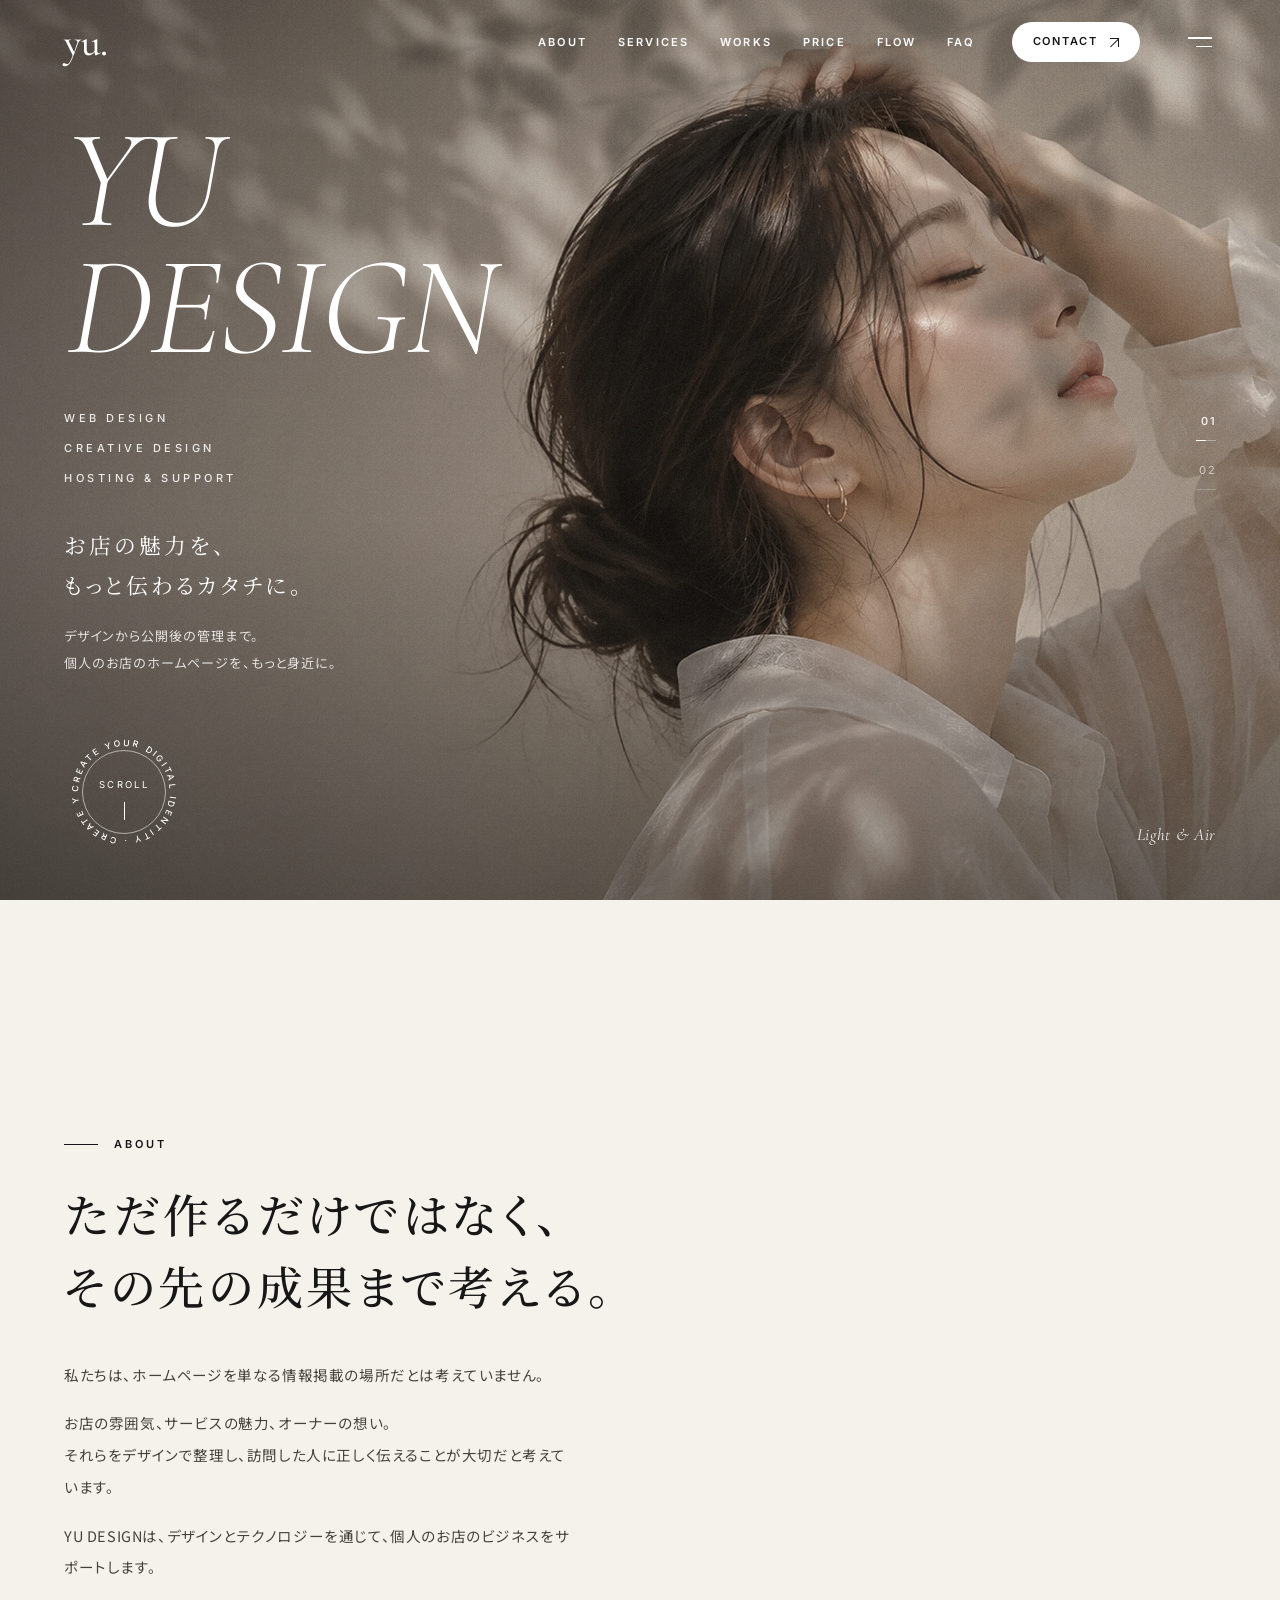
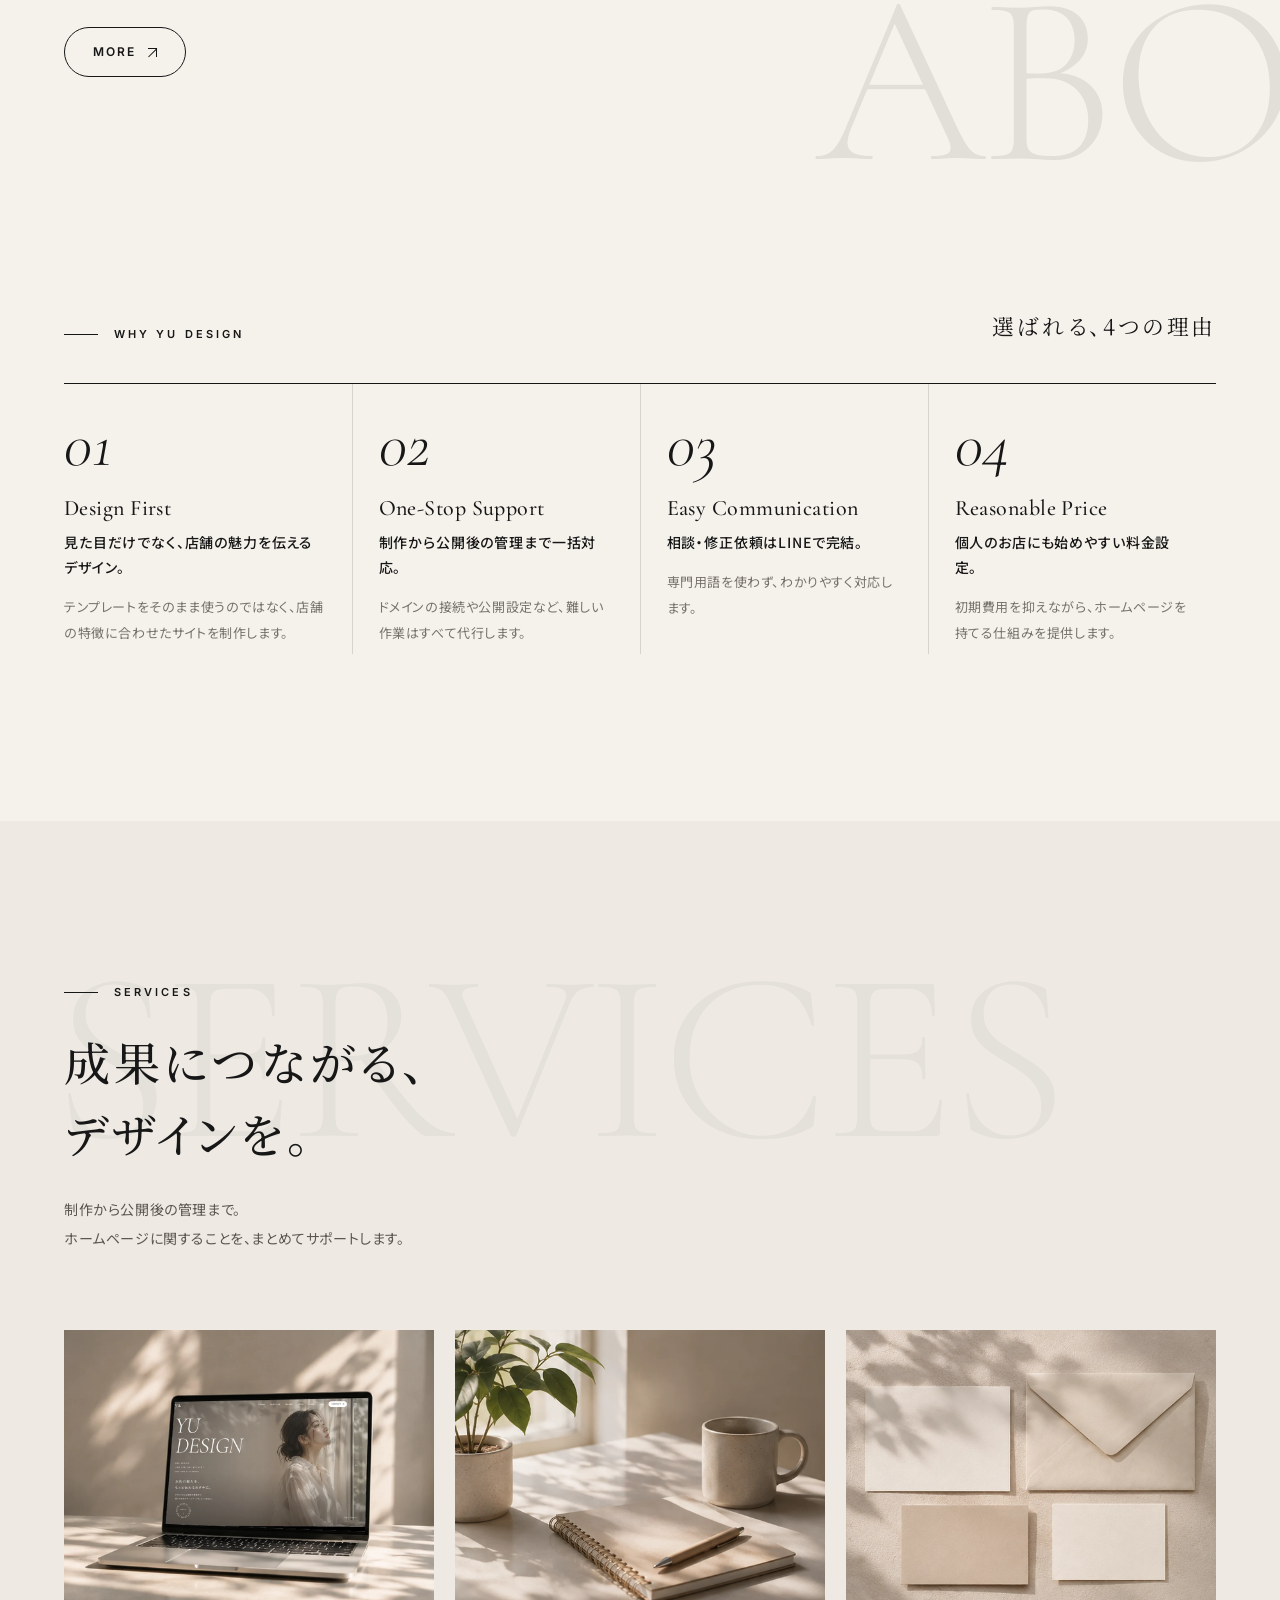
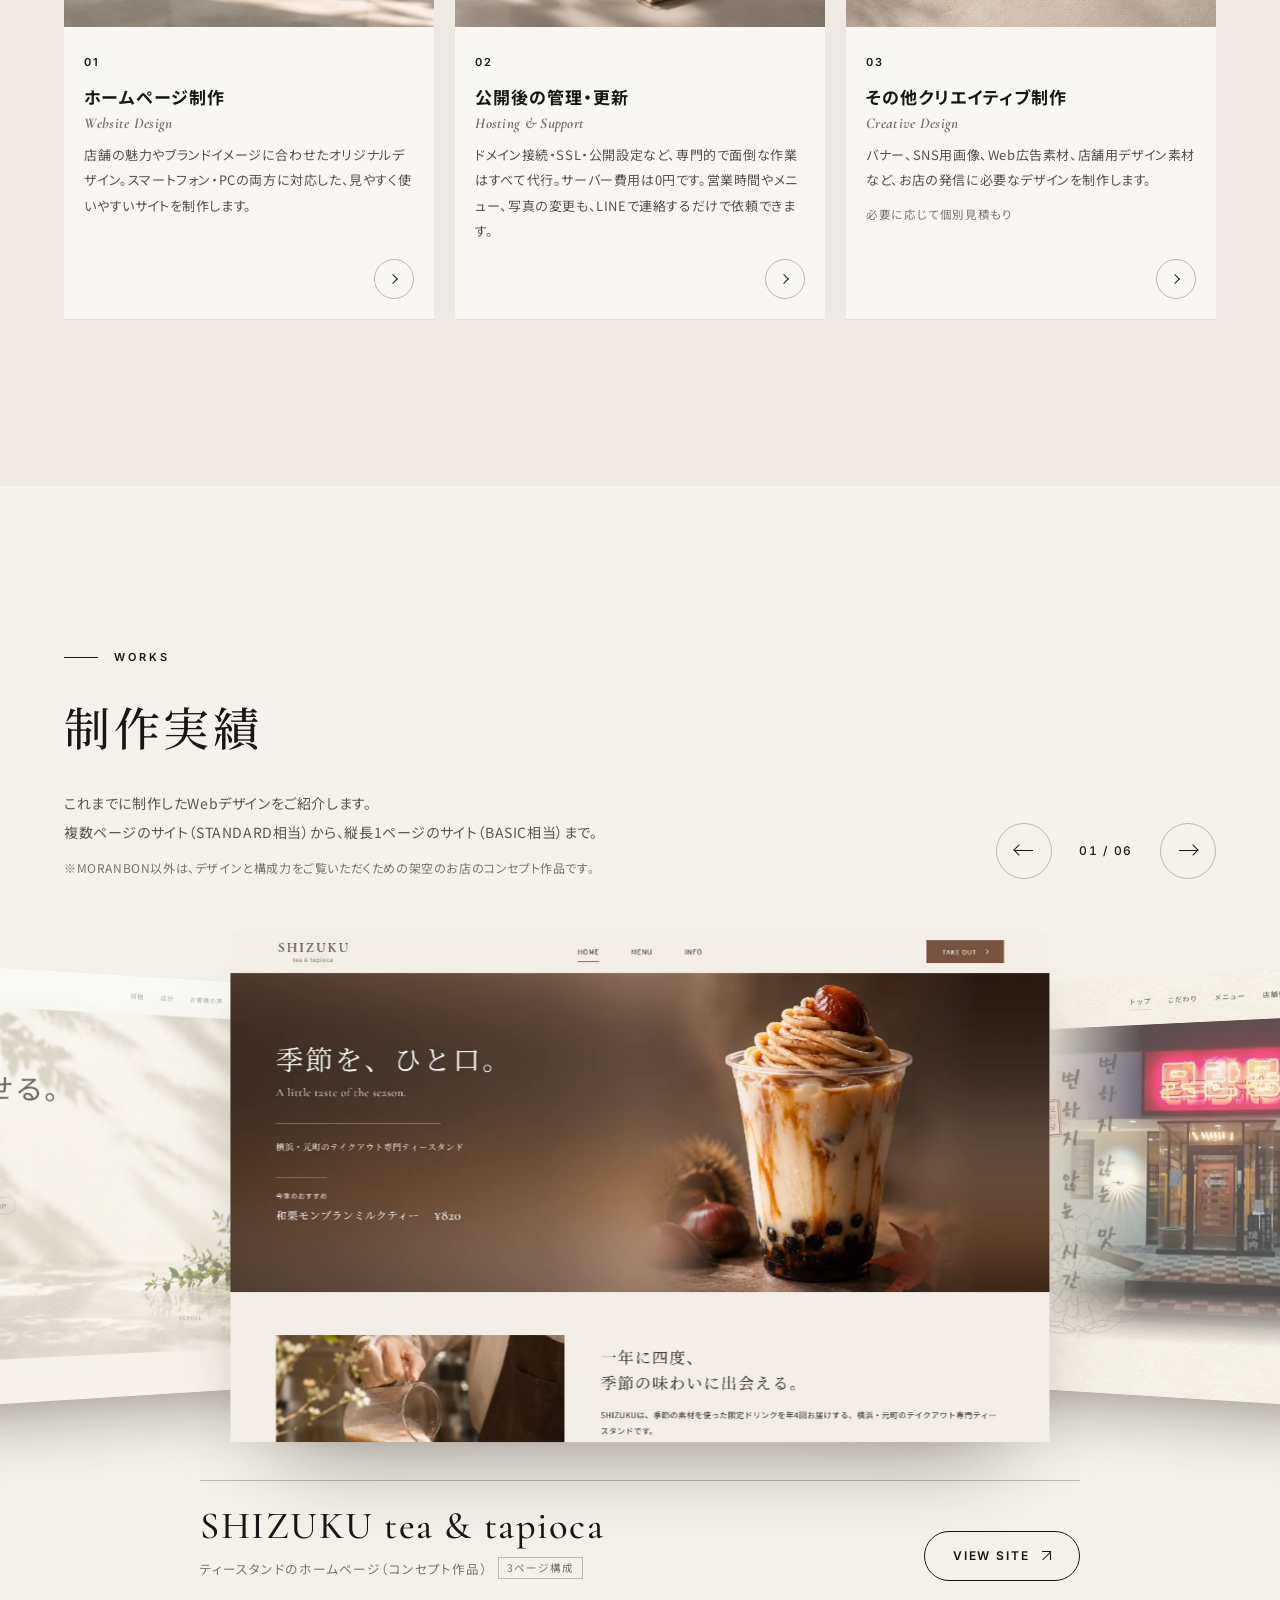
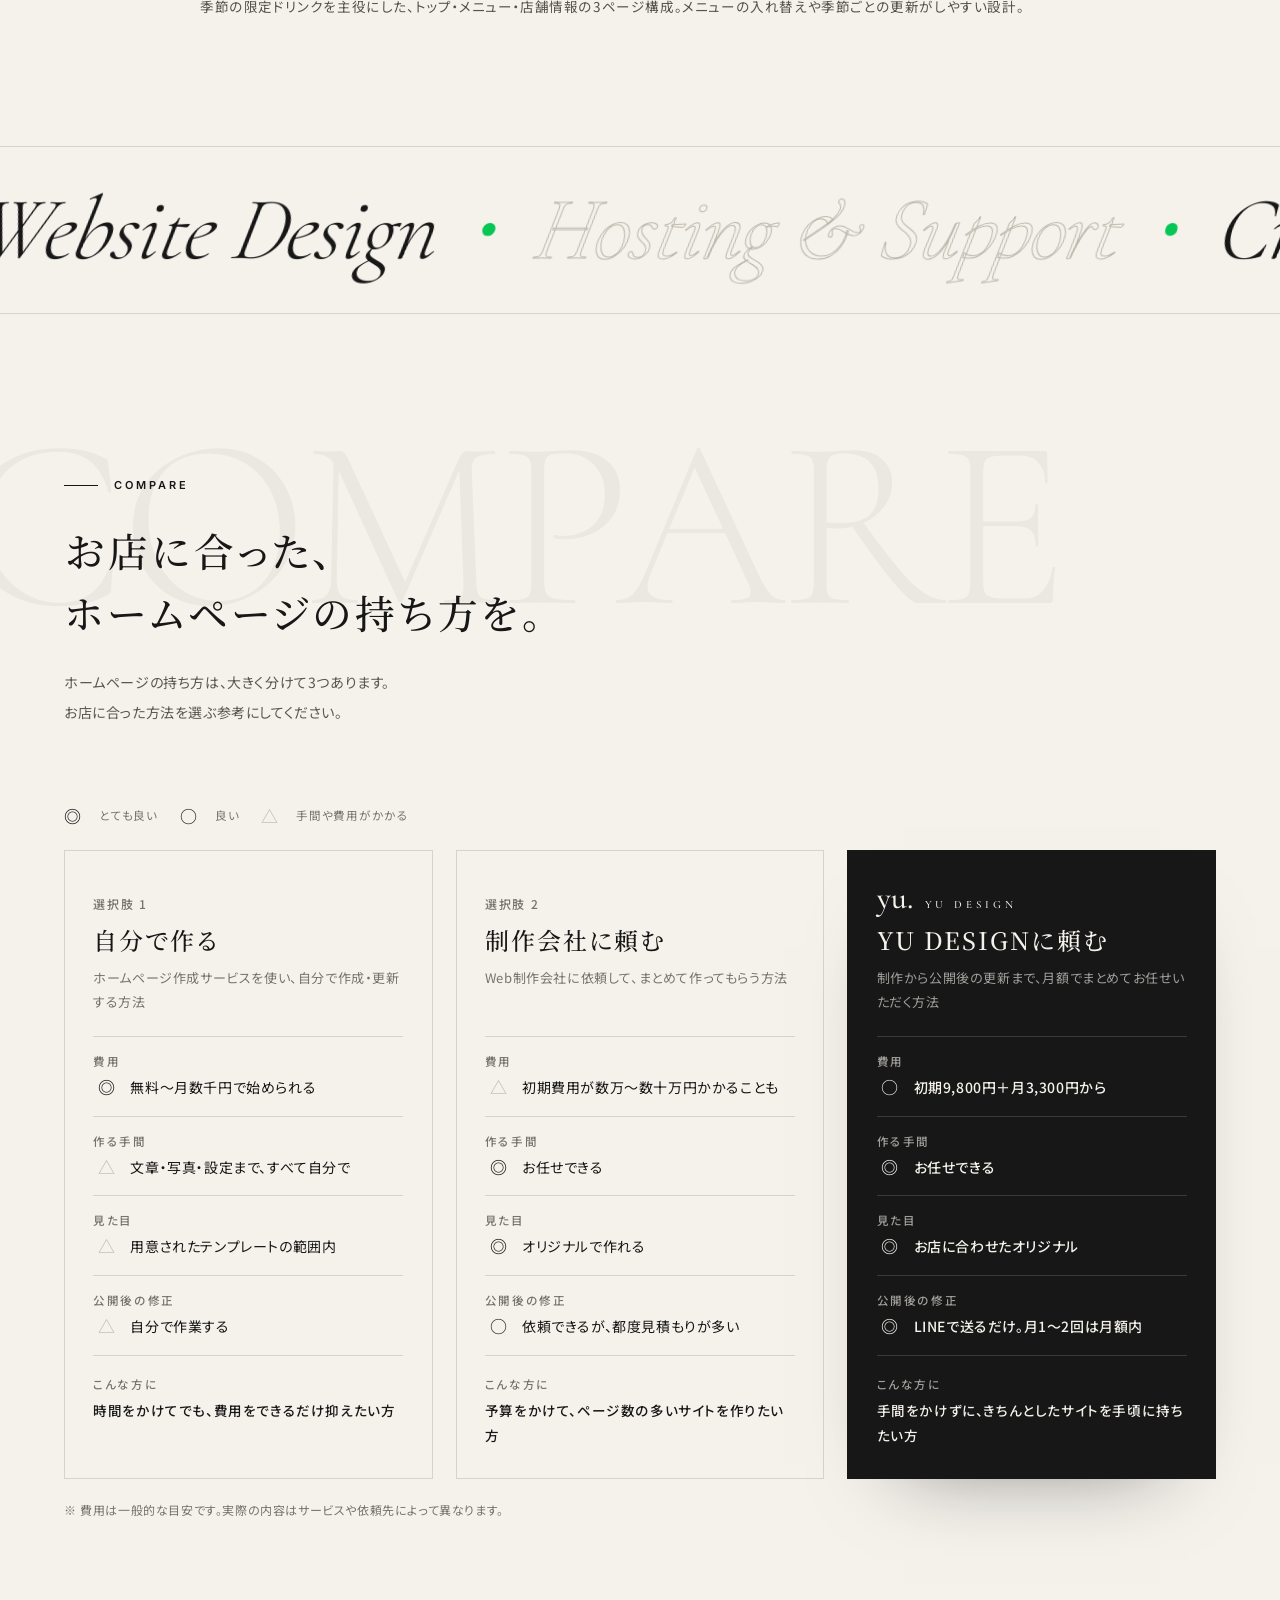
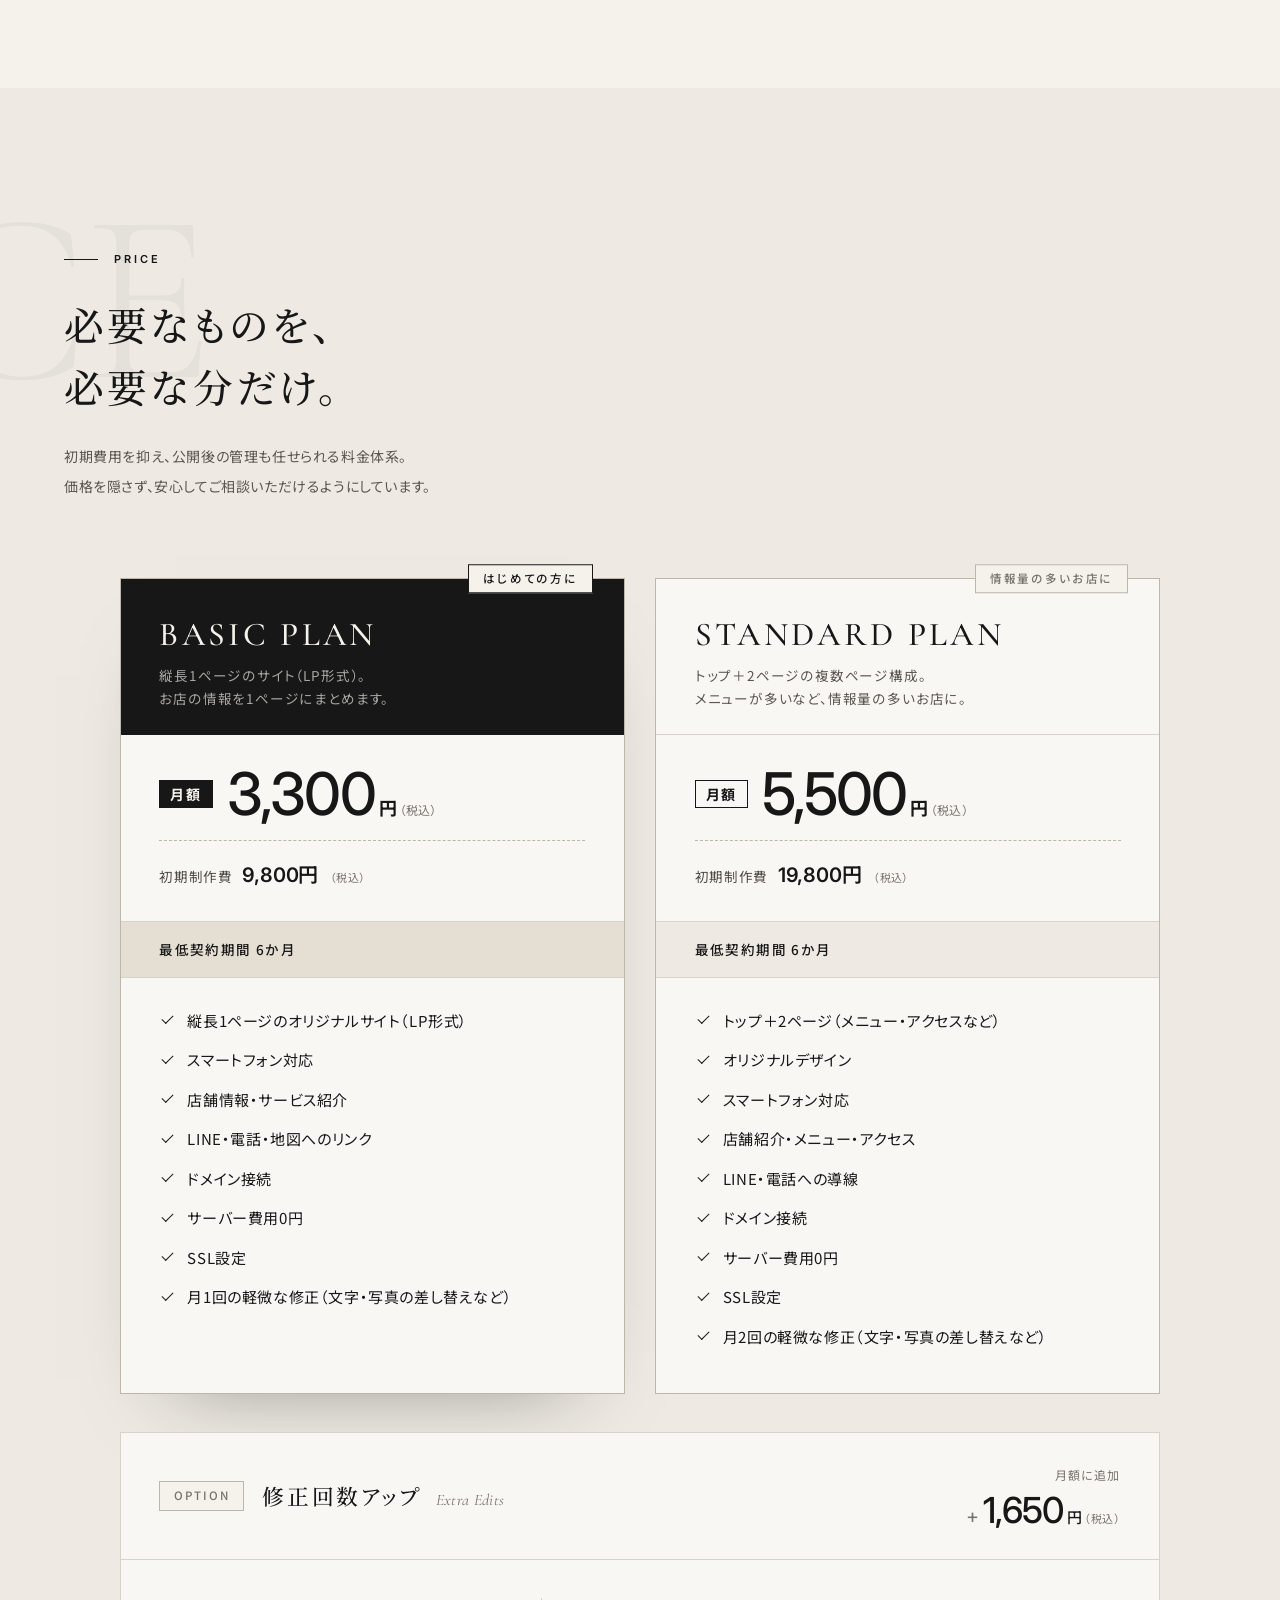
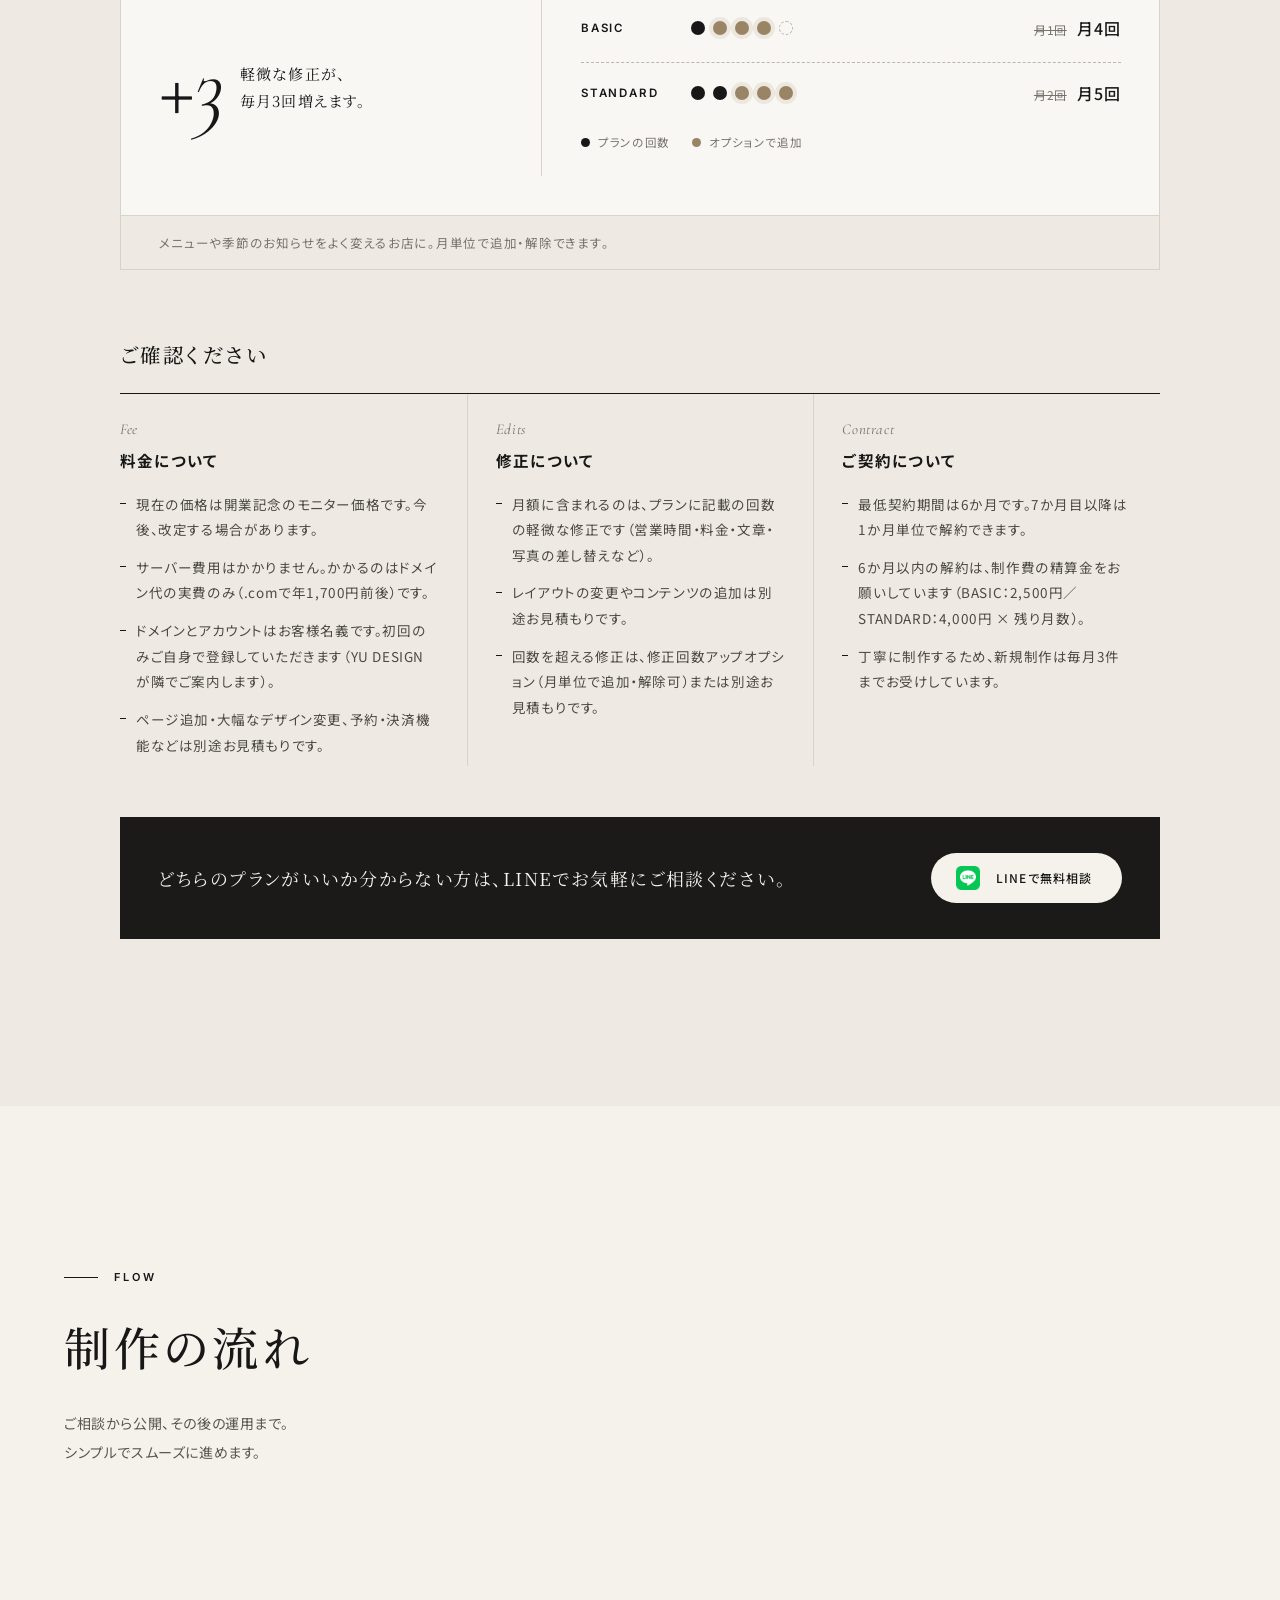
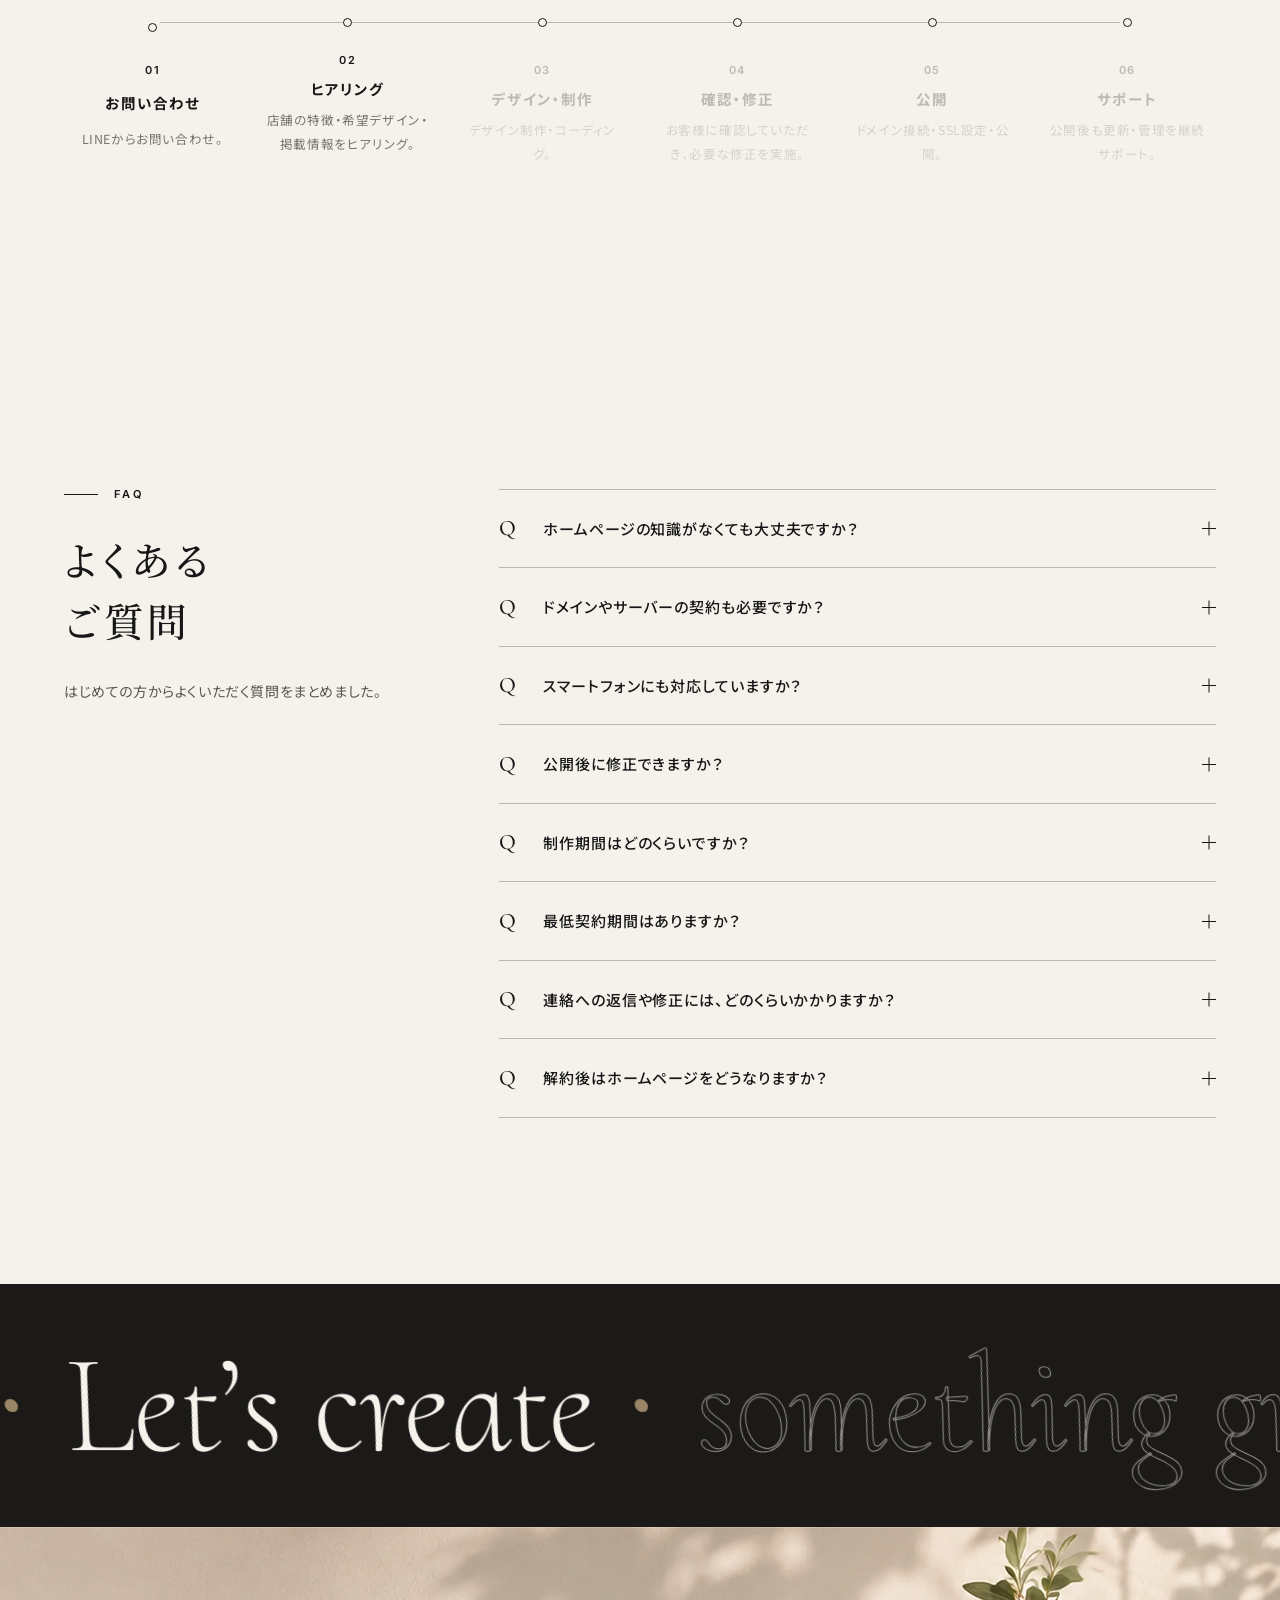
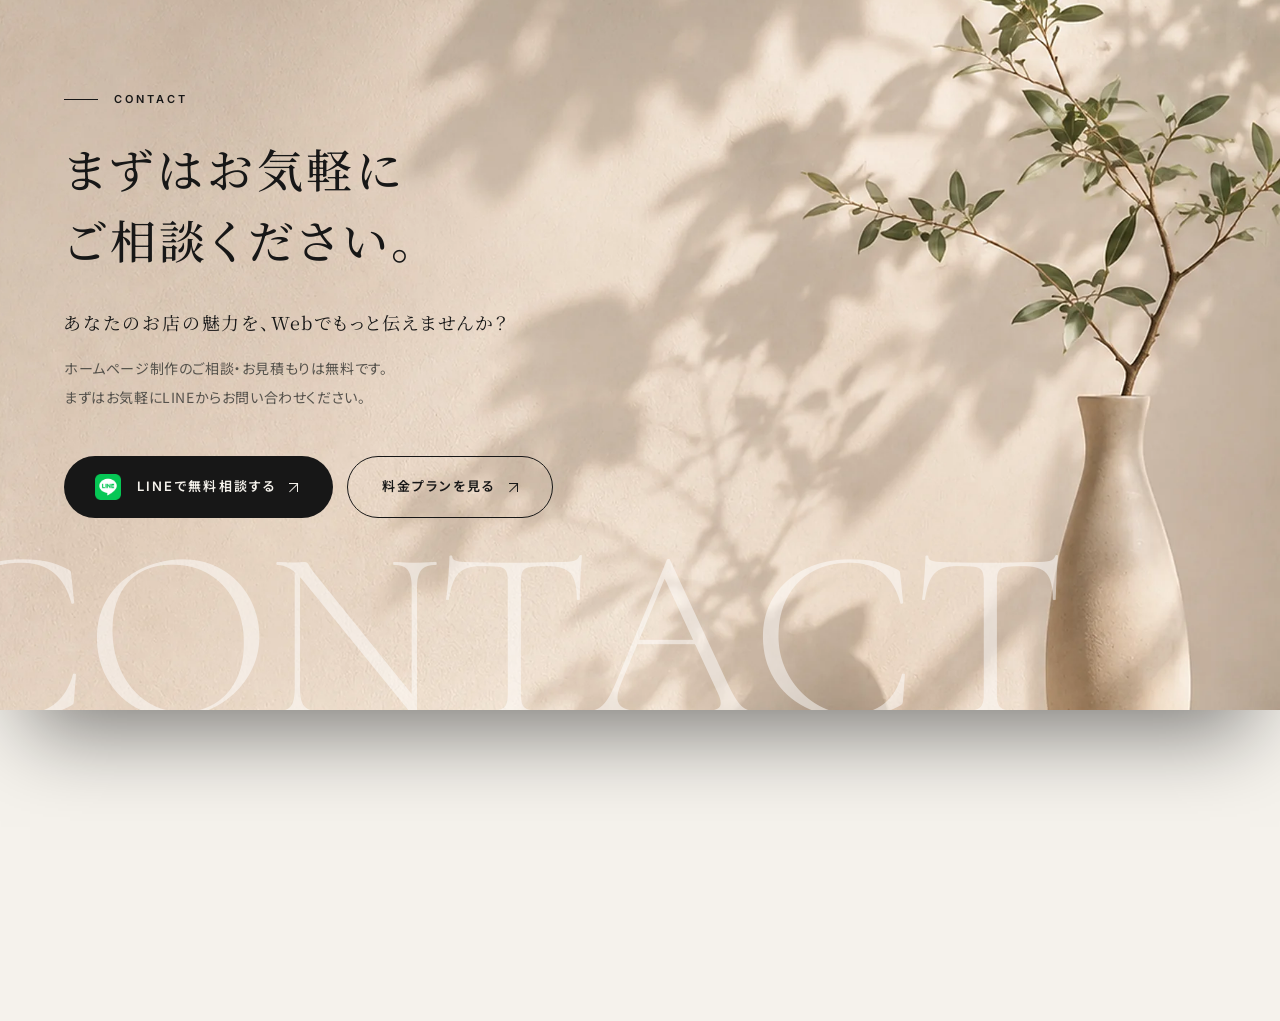
==== index.html @ 45cfcd92 "Feature SHIZUKU (3-page concept site) as the lead work; label it as a sample Co-Authored-By: Claude " ====
<!DOCTYPE html>
<html lang="ja">
<head>
  <meta charset="UTF-8">
  <meta name="viewport" content="width=device-width, initial-scale=1, viewport-fit=cover">
  <title>YU DESIGN｜個人のお店のホームページ制作・管理</title>
  <meta name="description" content="YU DESIGNは、個人経営のお店・個人事業主向けのホームページ制作・管理サービスです。デザイン制作から公開設定、公開後の更新までLINEでまとめてサポート。サーバー費用0円。初期制作費9,800円から。">
  <meta name="theme-color" content="#F5F2EC">
  <link rel="canonical" href="https://yu-creative-studio.github.io/">

  <!-- OGP -->
  <meta property="og:type" content="website">
  <meta property="og:site_name" content="YU DESIGN">
  <meta property="og:title" content="YU DESIGN｜個人のお店のホームページ制作・管理">
  <meta property="og:description" content="デザインから公開後の管理まで。個人のお店のホームページを、もっと身近に。">
  <meta property="og:url" content="https://yu-creative-studio.github.io/">
  <meta property="og:image" content="https://yu-creative-studio.github.io/images/common/ogp.jpg">
  <meta property="og:image:width" content="1200">
  <meta property="og:image:height" content="630">
  <meta property="og:locale" content="ja_JP">
  <meta name="twitter:card" content="summary_large_image">

  <link rel="icon" href="assets/favicon.svg" type="image/svg+xml">
  <link rel="apple-touch-icon" href="assets/apple-touch-icon.png">

  <!-- Fonts -->
  <link rel="preconnect" href="https://fonts.googleapis.com">
  <link rel="preconnect" href="https://fonts.gstatic.com" crossorigin>
  <link rel="stylesheet" href="https://fonts.googleapis.com/css2?family=Cormorant+Garamond:ital,wght@0,300;0,400;0,500;0,600;1,300;1,400;1,500&family=Inter:wght@400;500;600&family=Noto+Sans+JP:wght@400;500;700&family=Noto+Serif+JP:wght@400;500&display=swap">

  <link rel="preload" as="image" href="images/hero/slide-1.webp" type="image/webp">
  <link rel="stylesheet" href="css/style.css">
  <script>document.documentElement.classList.add("js");</script>

  <script type="application/ld+json">
  {
    "@context": "https://schema.org",
    "@type": "ProfessionalService",
    "name": "YU DESIGN",
    "description": "個人経営のお店・個人事業主向けのホームページ制作・管理サービス",
    "url": "https://yu-creative-studio.github.io/",
    "slogan": "Design that moves business forward.",
    "priceRange": "¥9,800〜"
  }
  </script>
</head>
<body>
  <a class="skip-link" href="#main">本文へスキップ</a>

  <!-- ============ LOADER ============ -->
  <div class="loader" aria-hidden="true">
    <div class="loader__panels"><i></i><i></i><i></i><i></i><i></i></div>
    <div class="loader__inner">
      <p class="loader__mark">yu.</p>
      <p class="loader__sub">YU DESIGN</p>
    </div>
    <p class="loader__count"><span class="js-load-num">000</span></p>
  </div>

  <!-- cursor -->
  <div class="cursor" aria-hidden="true"><span class="cursor__dot"></span><span class="cursor__ring"><em class="cursor__label"></em></span></div>
  <div class="progress" aria-hidden="true"><i></i></div>

  <!-- ============ HEADER ============ -->
  <header class="header" id="top">
    <div class="header__inner">
      <a class="logo" href="#top" aria-label="YU DESIGN トップへ戻る"><span class="logo__mark" aria-hidden="true">yu.</span></a>

      <nav class="gnav" aria-label="メインナビゲーション">
        <ul class="gnav__list">
          <li><a href="#about" data-hover>ABOUT</a></li>
          <li><a href="#services" data-hover>SERVICES</a></li>
          <li><a href="#works" data-hover>WORKS</a></li>
          <li><a href="#price" data-hover>PRICE</a></li>
          <li><a href="#flow" data-hover>FLOW</a></li>
          <li><a href="#faq" data-hover>FAQ</a></li>
        </ul>
      </nav>

      <a class="pill pill--dark header__cta js-line" role="link" data-magnetic>CONTACT<span class="pill__arrow" aria-hidden="true"></span></a>

      <button class="menu-btn" type="button" aria-expanded="false" aria-controls="menu" aria-label="メニューを開く" data-magnetic>
        <span></span><span></span>
      </button>
    </div>
  </header>

  <!-- Full-screen menu -->
  <div class="menu" id="menu" aria-hidden="true">
    <div class="menu__bg"></div>
    <div class="menu__inner">
      <nav class="menu__nav" aria-label="メニュー">
        <ol>
          <li><a href="#about"><span class="menu__no">01</span><span class="menu__word">About</span><span class="menu__ja">私たちについて</span></a></li>
          <li><a href="#services"><span class="menu__no">02</span><span class="menu__word">Services</span><span class="menu__ja">サービス</span></a></li>
          <li><a href="#works"><span class="menu__no">03</span><span class="menu__word">Works</span><span class="menu__ja">制作実績</span></a></li>
          <li><a href="#price"><span class="menu__no">04</span><span class="menu__word">Price</span><span class="menu__ja">料金</span></a></li>
          <li><a href="#flow"><span class="menu__no">05</span><span class="menu__word">Flow</span><span class="menu__ja">制作の流れ</span></a></li>
          <li><a href="#contact"><span class="menu__no">06</span><span class="menu__word">Contact</span><span class="menu__ja">お問い合わせ</span></a></li>
        </ol>
      </nav>
      <div class="menu__side">
        <p class="menu__mark">yu.</p>
        <p class="menu__tag">Design that moves business forward.</p>
        <a class="pill pill--line js-line" role="link"><img class="line-logo" src="assets/line-icon.png" alt="" width="24" height="24" aria-hidden="true">LINEで無料相談</a>
      </div>
    </div>
  </div>

  <main id="main">

    <!-- ============ HERO ============ -->
    <section class="hero" aria-labelledby="hero-title">
      <div class="hero__media">
        <img class="hero__fallback" src="images/hero/slide-1.webp" alt="" width="2400" height="1351" fetchpriority="high">
        <canvas class="hero__gl" aria-hidden="true"
          data-slides='[{"src":"images/hero/slide-1.webp","fx":0.8,"fy":0.42},{"src":"images/hero/slide-2.webp","fx":0.76,"fy":0.42}]'></canvas>
      </div>

      <div class="hero__inner">
        <h1 class="hero__title" id="hero-title">
          <span class="visually-hidden">YU DESIGN｜個人のお店のホームページ制作・管理</span>
          <span class="hero__line" aria-hidden="true" data-chars>YU</span>
          <span class="hero__line hero__line--2" aria-hidden="true" data-chars>DESIGN</span>
        </h1>
        <ul class="hero__tags" aria-label="サービス">
          <li>WEB DESIGN</li>
          <li>CREATIVE DESIGN</li>
          <li>HOSTING &amp; SUPPORT</li>
        </ul>
        <p class="hero__catch">お店の魅力を、<br>もっと伝わるカタチに。</p>
        <p class="hero__text">デザインから公開後の管理まで。<br>個人のお店のホームページを、もっと身近に。</p>
      </div>

      <a class="hero__scroll" href="#about" aria-label="下へスクロール" data-magnetic>
        <svg viewBox="0 0 120 120" aria-hidden="true">
          <defs><path id="circlePath" d="M60,60 m-46,0 a46,46 0 1,1 92,0 a46,46 0 1,1 -92,0"/></defs>
          <text><textPath href="#circlePath">CREATE YOUR DIGITAL IDENTITY · CREATE YOUR DIGITAL IDENTITY · </textPath></text>
        </svg>
        <span class="hero__scroll-label">SCROLL</span>
        <span class="hero__scroll-arrow" aria-hidden="true"></span>
      </a>

      <ol class="hero__index" aria-hidden="true">
        <li class="is-active"><span>01</span><i></i></li>
        <li><span>02</span><i></i></li>
      </ol>
      <p class="hero__caption" aria-hidden="true"><span class="js-hero-cap">Light &amp; Air</span></p>
    </section>

    <!-- ============ ABOUT ============ -->
    <section class="section about" id="about" aria-labelledby="about-title">
      <div class="container about__grid">
        <p class="wm wm--about" aria-hidden="true" data-wm>About</p>
        <div class="about__text">
          <p class="kicker" data-reveal>ABOUT</p>
          <h2 class="shead__title shead__title--xl" id="about-title" data-split>ただ作るだけではなく、<br>その先の成果まで考える。</h2>
          <div class="about__body" data-reveal>
            <p>私たちは、ホームページを単なる情報掲載の場所だとは考えていません。</p>
            <p>お店の雰囲気、サービスの魅力、オーナーの想い。<br>それらをデザインで整理し、訪問した人に正しく伝えることが大切だと考えています。</p>
            <p>YU DESIGNは、デザインとテクノロジーを通じて、個人のお店のビジネスをサポートします。</p>
          </div>
          <a class="pill pill--outline" href="#strength" data-reveal data-magnetic>MORE<span class="pill__arrow" aria-hidden="true"></span></a>
        </div>
        <figure class="about__arch" data-reveal="mask">
          <img src="images/common/about-arch.webp" alt="" width="1200" height="1500" loading="lazy" decoding="async" data-parallax-img>
        </figure>
      </div>

      <!-- STRENGTH -->
      <div class="container strength" id="strength">
        <div class="strength__head">
          <p class="kicker" data-reveal>WHY YU DESIGN</p>
          <p class="strength__title" data-reveal>選ばれる、4つの理由</p>
        </div>
        <ol class="strength__list">
          <li class="str" data-reveal>
            <span class="str__num" data-count-text>01</span>
            <h3 class="str__title"><span class="en">Design First</span><span class="ja">見た目だけでなく、店舗の魅力を伝えるデザイン。</span></h3>
            <p class="str__text">テンプレートをそのまま使うのではなく、店舗の特徴に合わせたサイトを制作します。</p>
          </li>
          <li class="str" data-reveal>
            <span class="str__num">02</span>
            <h3 class="str__title"><span class="en">One-Stop Support</span><span class="ja">制作から公開後の管理まで一括対応。</span></h3>
            <p class="str__text">ドメインの接続や公開設定など、難しい作業はすべて代行します。</p>
          </li>
          <li class="str" data-reveal>
            <span class="str__num">03</span>
            <h3 class="str__title"><span class="en">Easy Communication</span><span class="ja">相談・修正依頼はLINEで完結。</span></h3>
            <p class="str__text">専門用語を使わず、わかりやすく対応します。</p>
          </li>
          <li class="str" data-reveal>
            <span class="str__num">04</span>
            <h3 class="str__title"><span class="en">Reasonable Price</span><span class="ja">個人のお店にも始めやすい料金設定。</span></h3>
            <p class="str__text">初期費用を抑えながら、ホームページを持てる仕組みを提供します。</p>
          </li>
        </ol>
      </div>
    </section>

    <!-- ============ SERVICES ============ -->
    <section class="section services" id="services" aria-labelledby="services-title">
      <p class="wm wm--services" aria-hidden="true" data-wm>Services</p>
      <div class="container">
        <div class="shead">
          <p class="kicker" data-reveal>SERVICES</p>
          <h2 class="shead__title shead__title--xl" id="services-title" data-split>成果につながる、<br>デザインを。</h2>
          <p class="shead__lead" data-reveal>制作から公開後の管理まで。<br>ホームページに関することを、まとめてサポートします。</p>
        </div>

        <ul class="svc-list" role="list">
          <li class="svc" data-reveal data-tilt>
            <figure class="svc__img"><img src="images/service/service-01.webp" alt="ノートPCに表示されたYU DESIGNのWebサイト" width="1200" height="960" loading="lazy" decoding="async"></figure>
            <div class="svc__body">
              <p class="svc__num">01</p>
              <h3 class="svc__title"><span class="ja">ホームページ制作</span><span class="en">Website Design</span></h3>
              <p class="svc__text">店舗の魅力やブランドイメージに合わせたオリジナルデザイン。スマートフォン・PCの両方に対応した、見やすく使いやすいサイトを制作します。</p>
            </div>
            <span class="svc__go" aria-hidden="true"></span>
          </li>
          <li class="svc" data-reveal data-tilt>
            <figure class="svc__img"><img src="images/service/service-02.webp" alt="観葉植物とノートが置かれた作業デスク" width="1200" height="960" loading="lazy" decoding="async"></figure>
            <div class="svc__body">
              <p class="svc__num">02</p>
              <h3 class="svc__title"><span class="ja">公開後の管理・更新</span><span class="en">Hosting &amp; Support</span></h3>
              <p class="svc__text">ドメイン接続・SSL・公開設定など、専門的で面倒な作業はすべて代行。サーバー費用は0円です。営業時間やメニュー、写真の変更も、LINEで連絡するだけで依頼できます。</p>
            </div>
            <span class="svc__go" aria-hidden="true"></span>
          </li>
          <li class="svc" data-reveal data-tilt>
            <figure class="svc__img"><img src="images/service/service-04.webp" alt="カードや封筒などの紙のデザイン制作物" width="1200" height="960" loading="lazy" decoding="async"></figure>
            <div class="svc__body">
              <p class="svc__num">03</p>
              <h3 class="svc__title"><span class="ja">その他クリエイティブ制作</span><span class="en">Creative Design</span></h3>
              <p class="svc__text">バナー、SNS用画像、Web広告素材、店舗用デザイン素材など、お店の発信に必要なデザインを制作します。</p>
              <p class="svc__note">必要に応じて個別見積もり</p>
            </div>
            <span class="svc__go" aria-hidden="true"></span>
          </li>
        </ul>
      </div>
    </section>

    <!-- ============ WORKS ============ -->
    <section class="section works" id="works" aria-labelledby="works-title">
      <div class="container works__head">
        <div class="shead">
          <p class="kicker" data-reveal>WORKS</p>
          <h2 class="shead__title shead__title--xl" id="works-title" data-split>制作実績</h2>
          <p class="shead__lead" data-reveal>これまでに制作したWebデザインをご紹介します。<br>複数ページのサイト（STANDARD相当）から、縦長1ページのサイト（BASIC相当）まで。<br><small class="works__note">※MORANBON以外は、デザインと構成力をご覧いただくための架空のお店のコンセプト作品です。</small></p>
        </div>
        <div class="works__nav" data-reveal>
          <button class="round-btn js-works-prev" type="button" aria-label="前の作品" data-magnetic><span class="round-btn__arrow round-btn__arrow--prev" aria-hidden="true"></span></button>
          <p class="works__count" aria-live="polite"><em class="js-works-cur">01</em> / <span class="js-works-total">06</span></p>
          <button class="round-btn js-works-next" type="button" aria-label="次の作品" data-magnetic><span class="round-btn__arrow" aria-hidden="true"></span></button>
        </div>
      </div>

      <div class="coverflow" data-reveal>
        <ul class="coverflow__track" role="list">
          <li class="cf" data-work="shizuku" data-type="3ページ構成">
            <a class="cf__card js-work" aria-label="SHIZUKU tea &amp; tapioca">
              <img src="images/works/shizuku.webp" alt="SHIZUKU tea &amp; tapioca ティースタンドのホームページのトップ画面" width="1440" height="900" loading="lazy" decoding="async" draggable="false">
            </a>
            <div class="cf__meta">
              <h3 class="cf__title">SHIZUKU tea &amp; tapioca</h3>
              <p class="cf__cat">ティースタンドのホームページ（コンセプト作品）</p>
              <p class="cf__desc">季節の限定ドリンクを主役にした、トップ・メニュー・店舗情報の3ページ構成。メニューの入れ替えや季節ごとの更新がしやすい設計。</p>
            </div>
          </li>
          <li class="cf" data-work="moranbon" data-type="1ページ構成・実案件">
            <a class="cf__card js-work" aria-label="MORANBON">
              <img src="images/works/moranbon.webp" alt="MORANBON 韓国料理店のホームページのトップ画面" width="1440" height="900" loading="lazy" decoding="async" draggable="false">
            </a>
            <div class="cf__meta">
              <h3 class="cf__title">MORANBON</h3>
              <p class="cf__cat">韓国料理店のホームページ</p>
              <p class="cf__desc">韓紙をイメージした背景で、韓国の伝統的な雰囲気と高級感のある店舗の世界観を表現。</p>
            </div>
          </li>
          <li class="cf" data-work="rezard">
            <a class="cf__card js-work" aria-label="REZARD GYM">
              <img src="images/works/rezard-gym.webp" alt="REZARD GYM フィットネス・ジム向けLPのトップ画面" width="1440" height="900" loading="lazy" decoding="async" draggable="false">
            </a>
            <div class="cf__meta">
              <h3 class="cf__title">REZARD GYM</h3>
              <p class="cf__cat">フィットネス・ジム向けLP（コンセプト作品）</p>
              <p class="cf__desc">トレーニングの力強さを、スタイリッシュな構成で。サービスの魅力が伝わる導線設計。</p>
            </div>
          </li>
          <li class="cf" data-work="lumie">
            <a class="cf__card js-work" aria-label="LUMIÉ">
              <img src="images/works/lumie-nail.webp" alt="Nail Atelier LUMIÉ ネイルサロン向けLPのトップ画面" width="1440" height="900" loading="lazy" decoding="async" draggable="false">
            </a>
            <div class="cf__meta">
              <h3 class="cf__title">LUMIÉ</h3>
              <p class="cf__cat">ネイルサロン向けLP（コンセプト作品）</p>
              <p class="cf__desc">韓国トレンドネイルの世界観を、やわらかなピンクの配色で表現。LINE予約へ自然につながる導線設計。</p>
            </div>
          </li>
          <li class="cf" data-work="kohi">
            <a class="cf__card js-work" aria-label="KOH-I SEOUL">
              <img src="images/works/kohi-seoul.webp" alt="KOH-I SEOUL カフェ向けLPのトップ画面" width="1440" height="900" loading="lazy" decoding="async" draggable="false">
            </a>
            <div class="cf__meta">
              <h3 class="cf__title">KOH-I SEOUL</h3>
              <p class="cf__cat">カフェ向けLP（コンセプト作品）</p>
              <p class="cf__desc">韓国カフェの世界観を、写真を活かしたミニマルなデザインで表現。</p>
            </div>
          </li>
          <li class="cf" data-work="botanica">
            <a class="cf__card js-work" aria-label="BOTANICA">
              <img src="images/works/botanica.webp" alt="BOTANICA ヘアケア・シャンプーブランド向けLPのトップ画面" width="1440" height="900" loading="lazy" decoding="async" draggable="false">
            </a>
            <div class="cf__meta">
              <h3 class="cf__title">BOTANICA</h3>
              <p class="cf__cat">ヘアケア・シャンプーブランド向けLP（コンセプト作品）</p>
              <p class="cf__desc">美容ブランドらしい上質な配色と、商品の魅力を引き出すビジュアル構成。</p>
            </div>
          </li>
        </ul>
      </div>
      <div class="container works__info" aria-live="polite">
        <div class="works__info-inner js-works-info"></div>
      </div>
    </section>

    <div class="marquee" aria-hidden="true">
      <div class="marquee__track">
        <span>Website Design</span><i></i><span>Hosting &amp; Support</span><i></i><span>Creative Design</span><i></i><span>Brand Visual</span><i></i>
        <span>Website Design</span><i></i><span>Hosting &amp; Support</span><i></i><span>Creative Design</span><i></i><span>Brand Visual</span><i></i>
      </div>
    </div>

    <!-- ============ COMPARE ============ -->
    <section class="section compare" id="compare" aria-labelledby="compare-title">
      <p class="wm" aria-hidden="true" data-wm>Compare</p>
      <div class="container">
        <div class="shead">
          <p class="kicker" data-reveal>COMPARE</p>
          <h2 class="shead__title" id="compare-title" data-split>お店に合った、<br>ホームページの持ち方を。</h2>
          <p class="shead__lead" data-reveal>ホームページの持ち方は、大きく分けて3つあります。<br>お店に合った方法を選ぶ参考にしてください。</p>
        </div>

        <ul class="opt-legend" data-reveal aria-label="記号の見方">
          <li><span class="mk mk--best" aria-hidden="true">◎</span>とても良い</li>
          <li><span class="mk mk--good" aria-hidden="true">○</span>良い</li>
          <li><span class="mk mk--weak" aria-hidden="true">△</span>手間や費用がかかる</li>
        </ul>

        <div class="opts">
          <article class="opt" data-reveal>
            <header class="opt__head">
              <p class="opt__no">選択肢 1</p>
              <h3 class="opt__title">自分で作る</h3>
              <p class="opt__desc">ホームページ作成サービスを使い、自分で作成・更新する方法</p>
            </header>
            <div class="opt__row"><p class="opt__label">費用</p><p class="opt__val"><span class="mk mk--best" role="img" aria-label="とても良い">◎</span><span>無料〜月数千円で始められる</span></p></div>
            <div class="opt__row"><p class="opt__label">作る手間</p><p class="opt__val"><span class="mk mk--weak" role="img" aria-label="手間や費用がかかる">△</span><span>文章・写真・設定まで、すべて自分で</span></p></div>
            <div class="opt__row"><p class="opt__label">見た目</p><p class="opt__val"><span class="mk mk--weak" role="img" aria-label="手間や費用がかかる">△</span><span>用意されたテンプレートの範囲内</span></p></div>
            <div class="opt__row"><p class="opt__label">公開後の修正</p><p class="opt__val"><span class="mk mk--weak" role="img" aria-label="手間や費用がかかる">△</span><span>自分で作業する</span></p></div>
            <p class="opt__fit"><span>こんな方に</span>時間をかけてでも、費用をできるだけ抑えたい方</p>
          </article>
          <article class="opt" data-reveal>
            <header class="opt__head">
              <p class="opt__no">選択肢 2</p>
              <h3 class="opt__title">制作会社に頼む</h3>
              <p class="opt__desc">Web制作会社に依頼して、まとめて作ってもらう方法</p>
            </header>
            <div class="opt__row"><p class="opt__label">費用</p><p class="opt__val"><span class="mk mk--weak" role="img" aria-label="手間や費用がかかる">△</span><span>初期費用が数万〜数十万円かかることも</span></p></div>
            <div class="opt__row"><p class="opt__label">作る手間</p><p class="opt__val"><span class="mk mk--best" role="img" aria-label="とても良い">◎</span><span>お任せできる</span></p></div>
            <div class="opt__row"><p class="opt__label">見た目</p><p class="opt__val"><span class="mk mk--best" role="img" aria-label="とても良い">◎</span><span>オリジナルで作れる</span></p></div>
            <div class="opt__row"><p class="opt__label">公開後の修正</p><p class="opt__val"><span class="mk mk--good" role="img" aria-label="良い">○</span><span>依頼できるが、都度見積もりが多い</span></p></div>
            <p class="opt__fit"><span>こんな方に</span>予算をかけて、ページ数の多いサイトを作りたい方</p>
          </article>
          <article class="opt opt--us" data-reveal>
            <header class="opt__head">
              <p class="opt__no"><span class="opt__mark">yu.</span>YU DESIGN</p>
              <h3 class="opt__title">YU DESIGNに頼む</h3>
              <p class="opt__desc">制作から公開後の更新まで、月額でまとめてお任せいただく方法</p>
            </header>
            <div class="opt__row"><p class="opt__label">費用</p><p class="opt__val"><span class="mk mk--good" role="img" aria-label="良い">○</span><span>初期9,800円＋月3,300円から</span></p></div>
            <div class="opt__row"><p class="opt__label">作る手間</p><p class="opt__val"><span class="mk mk--best" role="img" aria-label="とても良い">◎</span><span>お任せできる</span></p></div>
            <div class="opt__row"><p class="opt__label">見た目</p><p class="opt__val"><span class="mk mk--best" role="img" aria-label="とても良い">◎</span><span>お店に合わせたオリジナル</span></p></div>
            <div class="opt__row"><p class="opt__label">公開後の修正</p><p class="opt__val"><span class="mk mk--best" role="img" aria-label="とても良い">◎</span><span>LINEで送るだけ。月1〜2回は月額内</span></p></div>
            <p class="opt__fit"><span>こんな方に</span>手間をかけずに、きちんとしたサイトを手頃に持ちたい方</p>
          </article>
        </div>
        <p class="cmp__note" data-reveal>※ 費用は一般的な目安です。実際の内容はサービスや依頼先によって異なります。</p>
      </div>
    </section>

    <!-- ============ PRICE ============ -->
    <section class="section price" id="price" aria-labelledby="price-title">
      <p class="wm" aria-hidden="true" data-wm>Price</p>
      <div class="container">
        <div class="shead">
          <p class="kicker" data-reveal>PRICE</p>
          <h2 class="shead__title" id="price-title" data-split>必要なものを、<br>必要な分だけ。</h2>
          <p class="shead__lead" data-reveal>初期費用を抑え、公開後の管理も任せられる料金体系。<br>価格を隠さず、安心してご相談いただけるようにしています。</p>
        </div>

        <div class="plans">
          <article class="plan plan--featured" data-reveal aria-labelledby="plan-basic">
            <p class="plan__badge">はじめての方に</p>
            <header class="plan__head">
              <h3 class="plan__name" id="plan-basic">BASIC PLAN</h3>
              <p class="plan__desc">縦長1ページのサイト（LP形式）。<br>お店の情報を1ページにまとめます。</p>
            </header>
            <div class="plan__prices">
              <p class="plan__price-main"><span class="plan__price-label">月額</span><span class="num">3,300</span><span class="yen">円</span><small>（税込）</small></p>
              <p class="plan__price-sub"><span>初期制作費</span><b>9,800円</b><small>（税込）</small></p>
            </div>
            <p class="plan__term">最低契約期間 6か月</p>
            <ul class="plan__list" role="list">
              <li>縦長1ページのオリジナルサイト（LP形式）</li>
              <li>スマートフォン対応</li>
              <li>店舗情報・サービス紹介</li>
              <li>LINE・電話・地図へのリンク</li>
              <li>ドメイン接続</li>
              <li>サーバー費用0円</li>
              <li>SSL設定</li>
              <li>月1回の軽微な修正（文字・写真の差し替えなど）</li>
            </ul>
          </article>

          <article class="plan" data-reveal aria-labelledby="plan-standard">
            <p class="plan__badge plan__badge--sub">情報量の多いお店に</p>
            <header class="plan__head">
              <h3 class="plan__name" id="plan-standard">STANDARD PLAN</h3>
              <p class="plan__desc">トップ＋2ページの複数ページ構成。<br>メニューが多いなど、情報量の多いお店に。</p>
            </header>
            <div class="plan__prices">
              <p class="plan__price-main"><span class="plan__price-label">月額</span><span class="num">5,500</span><span class="yen">円</span><small>（税込）</small></p>
              <p class="plan__price-sub"><span>初期制作費</span><b>19,800円</b><small>（税込）</small></p>
            </div>
            <p class="plan__term">最低契約期間 6か月</p>
            <ul class="plan__list" role="list">
              <li>トップ＋2ページ（メニュー・アクセスなど）</li>
              <li>オリジナルデザイン</li>
              <li>スマートフォン対応</li>
              <li>店舗紹介・メニュー・アクセス</li>
              <li>LINE・電話への導線</li>
              <li>ドメイン接続</li>
              <li>サーバー費用0円</li>
              <li>SSL設定</li>
              <li>月2回の軽微な修正（文字・写真の差し替えなど）</li>
            </ul>
          </article>
        </div>

        <article class="opt-card" data-reveal>
          <header class="opt-card__head">
            <div class="opt-card__name">
              <span class="plan__badge plan__badge--sub">OPTION</span>
              <h3 class="opt-card__title">修正回数アップ<span class="opt-card__en">Extra Edits</span></h3>
            </div>
            <dl class="opt-card__price">
              <dt>月額に追加</dt>
              <dd><span class="opt-card__plus">+</span><span class="num">1,650</span><span class="yen">円</span><small>（税込）</small></dd>
            </dl>
          </header>
          <div class="opt-card__body">
            <p class="opt-card__lead"><span class="opt-card__big">+3</span><span>軽微な修正が、<br>毎月3回増えます。</span></p>
            <div class="opt-card__right">
            <ul class="opt-card__rows" role="list">
              <li class="opt-row">
                <span class="opt-row__plan">BASIC</span>
                <span class="opt-row__meter" aria-hidden="true"><i class="dot dot--base"></i><i class="dot dot--add" style="--d:0"></i><i class="dot dot--add" style="--d:1"></i><i class="dot dot--add" style="--d:2"></i><i class="dot dot--empty"></i></span>
                <span class="opt-row__val"><s>月1回</s><b>月4回</b></span>
              </li>
              <li class="opt-row">
                <span class="opt-row__plan">STANDARD</span>
                <span class="opt-row__meter" aria-hidden="true"><i class="dot dot--base"></i><i class="dot dot--base"></i><i class="dot dot--add" style="--d:0"></i><i class="dot dot--add" style="--d:1"></i><i class="dot dot--add" style="--d:2"></i></span>
                <span class="opt-row__val"><s>月2回</s><b>月5回</b></span>
              </li>
            </ul>
            <p class="opt-legend" aria-hidden="true"><span><i class="dot dot--base"></i>プランの回数</span><span><i class="dot dot--add" style="--d:0"></i>オプションで追加</span></p>
            </div>
          </div>
          <p class="opt-card__foot">メニューや季節のお知らせをよく変えるお店に。月単位で追加・解除できます。</p>
        </article>

        <div class="price-notes" data-reveal>
          <h3 class="price-notes__title">ご確認ください</h3>
          <div class="price-notes__grid">
            <section class="price-notes__col">
              <p class="price-notes__en">Fee</p>
              <h4>料金について</h4>
              <ul role="list">
                <li>現在の価格は開業記念のモニター価格です。今後、改定する場合があります。</li>
                <li>サーバー費用はかかりません。かかるのはドメイン代の実費のみ（.comで年1,700円前後）です。</li>
                <li>ドメインとアカウントはお客様名義です。初回のみご自身で登録していただきます（YU DESIGNが隣でご案内します）。</li>
                <li>ページ追加・大幅なデザイン変更、予約・決済機能などは別途お見積もりです。</li>
              </ul>
            </section>
            <section class="price-notes__col">
              <p class="price-notes__en">Edits</p>
              <h4>修正について</h4>
              <ul role="list">
                <li>月額に含まれるのは、プランに記載の回数の軽微な修正です（営業時間・料金・文章・写真の差し替えなど）。</li>
                <li>レイアウトの変更やコンテンツの追加は別途お見積もりです。</li>
                <li>回数を超える修正は、修正回数アップオプション（月単位で追加・解除可）または別途お見積もりです。</li>
              </ul>
            </section>
            <section class="price-notes__col">
              <p class="price-notes__en">Contract</p>
              <h4>ご契約について</h4>
              <ul role="list">
                <li>最低契約期間は6か月です。7か月目以降は1か月単位で解約できます。</li>
                <li>6か月以内の解約は、制作費の精算金をお願いしています（BASIC：2,500円／STANDARD：4,000円 × 残り月数）。</li>
                <li>丁寧に制作するため、新規制作は毎月3件までお受けしています。</li>
              </ul>
            </section>
          </div>
        </div>

        <div class="price-cta" data-reveal>
          <p class="price-cta__text">どちらのプランがいいか分からない方は、<br class="sp-only">LINEでお気軽にご相談ください。</p>
          <a class="pill pill--line js-line" data-magnetic role="link"><img class="line-logo" src="assets/line-icon.png" alt="" width="24" height="24" aria-hidden="true">LINEで無料相談</a>
        </div>
      </div>
    </section>

    <!-- ============ FLOW ============ -->
    <section class="section flow" id="flow" aria-labelledby="flow-title">
      <div class="container">
        <div class="shead">
          <p class="kicker" data-reveal>FLOW</p>
          <h2 class="shead__title shead__title--xl" id="flow-title" data-split>制作の流れ</h2>
          <p class="shead__lead" data-reveal>ご相談から公開、その後の運用まで。<br>シンプルでスムーズに進めます。</p>
        </div>
        <ol class="flow__list" data-line>
          <li class="step">
            <span class="step__icon" aria-hidden="true"><svg viewBox="0 0 32 32"><path d="M5 8.5C5 7.1 6.1 6 7.5 6h17C25.9 6 27 7.1 27 8.5v11c0 1.4-1.1 2.5-2.5 2.5H14l-6 4.5V22h-.5C6.1 22 5 20.9 5 19.5z"/><path d="M11 13h10M11 16.5h6"/></svg></span>
            <span class="step__dot" aria-hidden="true"></span>
            <span class="step__num">01</span>
            <h3 class="step__title">お問い合わせ</h3>
            <p class="step__text">LINEからお問い合わせ。</p>
          </li>
          <li class="step">
            <span class="step__icon" aria-hidden="true"><svg viewBox="0 0 32 32"><rect x="8" y="5.5" width="16" height="22" rx="1.5"/><path d="M12.5 5.5V4h7v1.5"/><path d="M12 12h8M12 16h8M12 20h5"/></svg></span>
            <span class="step__dot" aria-hidden="true"></span>
            <span class="step__num">02</span>
            <h3 class="step__title">ヒアリング</h3>
            <p class="step__text">店舗の特徴・希望デザイン・掲載情報をヒアリング。</p>
          </li>
          <li class="step">
            <span class="step__icon" aria-hidden="true"><svg viewBox="0 0 32 32"><rect x="4.5" y="7" width="23" height="15" rx="1.5"/><path d="M12 26h8M16 22v4"/><path d="M10 17.5l3-4 2.5 3 2-2 3.5 3"/></svg></span>
            <span class="step__dot" aria-hidden="true"></span>
            <span class="step__num">03</span>
            <h3 class="step__title">デザイン・制作</h3>
            <p class="step__text">デザイン制作・コーディング。</p>
          </li>
          <li class="step">
            <span class="step__icon" aria-hidden="true"><svg viewBox="0 0 32 32"><circle cx="16" cy="16" r="11"/><path d="M11 16.3l3.3 3.2 6.7-6.8"/></svg></span>
            <span class="step__dot" aria-hidden="true"></span>
            <span class="step__num">04</span>
            <h3 class="step__title">確認・修正</h3>
            <p class="step__text">お客様に確認していただき、必要な修正を実施。</p>
          </li>
          <li class="step">
            <span class="step__icon" aria-hidden="true"><svg viewBox="0 0 32 32"><circle cx="16" cy="16" r="11"/><path d="M5 16h22M16 5c3 3 4.5 6.8 4.5 11S19 24 16 27c-3-3-4.5-6.8-4.5-11S13 8 16 5z"/></svg></span>
            <span class="step__dot" aria-hidden="true"></span>
            <span class="step__num">05</span>
            <h3 class="step__title">公開</h3>
            <p class="step__text">ドメイン接続・SSL設定・公開。</p>
          </li>
          <li class="step">
            <span class="step__icon" aria-hidden="true"><svg viewBox="0 0 32 32"><path d="M25.5 13A10 10 0 0 0 7.8 9.5M6.5 19a10 10 0 0 0 17.7 3.5"/><path d="M7 5v5h5M25 27v-5h-5"/></svg></span>
            <span class="step__dot" aria-hidden="true"></span>
            <span class="step__num">06</span>
            <h3 class="step__title">サポート</h3>
            <p class="step__text">公開後も更新・管理を継続サポート。</p>
          </li>
        </ol>
      </div>
    </section>

    <!-- ============ FAQ ============ -->
    <section class="section faq" id="faq" aria-labelledby="faq-title">
      <div class="container faq__grid">
        <div class="shead">
          <p class="kicker" data-reveal>FAQ</p>
          <h2 class="shead__title" id="faq-title" data-split>よくある<br>ご質問</h2>
          <p class="shead__lead" data-reveal>はじめての方からよくいただく質問をまとめました。</p>
        </div>
        <div class="faq__list">
          <details class="qa" data-reveal>
            <summary><span class="qa__q">Q</span><span class="qa__text">ホームページの知識がなくても大丈夫ですか？</span><span class="qa__icon" aria-hidden="true"></span></summary>
            <div class="qa__a"><span class="qa__mark">A</span><p>問題ありません。必要な情報をお伺いし、制作から公開までサポートします。</p></div>
          </details>
          <details class="qa" data-reveal>
            <summary><span class="qa__q">Q</span><span class="qa__text">ドメインやサーバーの契約も必要ですか？</span><span class="qa__icon" aria-hidden="true"></span></summary>
            <div class="qa__a"><span class="qa__mark">A</span><p>サーバー費用は0円です。初回のお打ち合わせで、お客様ご自身のスマートフォンからアカウント登録とドメイン取得をしていただきます（15〜20分ほど。YU DESIGNが隣でご案内します）。ドメイン代（.comの場合で年1,700円前後）は、お客様から直接お支払いいただく実費です。その後の設定・公開・管理はすべてYU DESIGNが行います。</p></div>
          </details>
          <details class="qa" data-reveal>
            <summary><span class="qa__q">Q</span><span class="qa__text">スマートフォンにも対応していますか？</span><span class="qa__icon" aria-hidden="true"></span></summary>
            <div class="qa__a"><span class="qa__mark">A</span><p>はい。スマートフォン・タブレット・PCに対応したレスポンシブデザインで制作します。</p></div>
          </details>
          <details class="qa" data-reveal>
            <summary><span class="qa__q">Q</span><span class="qa__text">公開後に修正できますか？</span><span class="qa__icon" aria-hidden="true"></span></summary>
            <div class="qa__a"><span class="qa__mark">A</span><p>はい。プランに応じた軽微な修正を月額管理費内で対応します。</p></div>
          </details>
          <details class="qa" data-reveal>
            <summary><span class="qa__q">Q</span><span class="qa__text">制作期間はどのくらいですか？</span><span class="qa__icon" aria-hidden="true"></span></summary>
            <div class="qa__a"><span class="qa__mark">A</span><p>掲載内容やページ数によって異なります。ヒアリング後に目安をご案内します。</p></div>
          </details>
          <details class="qa" data-reveal>
            <summary><span class="qa__q">Q</span><span class="qa__text">最低契約期間はありますか？</span><span class="qa__icon" aria-hidden="true"></span></summary>
            <div class="qa__a"><span class="qa__mark">A</span><p>6か月です。初期制作費を抑えた分を月額でいただく仕組みのため、6か月以内に解約される場合は、残り月数に応じた制作費の精算金をお願いしています（BASIC：2,500円×残り月数／STANDARD：4,000円×残り月数）。7か月目以降は1か月単位で解約できます。</p></div>
          </details>
          <details class="qa" data-reveal>
            <summary><span class="qa__q">Q</span><span class="qa__text">連絡への返信や修正には、どのくらいかかりますか？</span><span class="qa__icon" aria-hidden="true"></span></summary>
            <div class="qa__a"><span class="qa__mark">A</span><p>LINEでのご連絡には、原則24時間以内に返信します。軽微な修正は、内容を確認したうえで数日以内に反映します。</p></div>
          </details>
          <details class="qa" data-reveal>
            <summary><span class="qa__q">Q</span><span class="qa__text">解約後はホームページをどうなりますか？</span><span class="qa__icon" aria-hidden="true"></span></summary>
            <div class="qa__a"><span class="qa__mark">A</span><p>ドメインとアカウントはもともとお客様名義のため、そのままお使いいただけます。YU DESIGNの管理権限を外し、ご希望に応じてサイトデータ一式をお渡しします。</p></div>
          </details>
        </div>
      </div>
    </section>

    <div class="marquee marquee--cta" aria-hidden="true">
      <div class="marquee__track" data-dir="1">
        <span>Let’s create</span><i></i><span>something great</span><i></i><span>Let’s create</span><i></i><span>something great</span><i></i><span>Let’s create</span><i></i><span>something great</span><i></i>
      </div>
    </div>

    <!-- ============ CONTACT ============ -->
    <section class="contact" id="contact" aria-labelledby="contact-title">
      <p class="wm wm--contact" aria-hidden="true" data-wm data-wmchars>Contact</p>
      <figure class="contact__visual" aria-hidden="true"><img src="images/common/contact-bg.webp" alt="" width="2400" height="1351" loading="lazy" decoding="async"></figure>
      <div class="container contact__inner">
        <p class="kicker" data-reveal>CONTACT</p>
        <h2 class="shead__title shead__title--xl" id="contact-title" data-split>まずはお気軽に<br>ご相談ください。</h2>
        <p class="contact__lead" data-reveal>あなたのお店の魅力を、Webでもっと伝えませんか？</p>
        <p class="contact__text" data-reveal>ホームページ制作のご相談・お見積もりは無料です。<br>まずはお気軽にLINEからお問い合わせください。</p>
        <div class="contact__cta" data-reveal>
          <a class="pill pill--dark pill--lg js-line" role="link" data-magnetic><img class="line-logo" src="assets/line-icon.png" alt="" width="24" height="24" aria-hidden="true">LINEで無料相談する<span class="pill__arrow" aria-hidden="true"></span></a>
          <a class="pill pill--outline pill--lg" href="#price" data-magnetic>料金プランを見る<span class="pill__arrow" aria-hidden="true"></span></a>
        </div>
        <p class="line-status" hidden>LINE公式アカウントは現在準備中です。公開まで今しばらくお待ちください。</p>
      </div>
    </section>
  </main>

  <!-- ============ FOOTER ============ -->
  <footer class="footer">
    <div class="container footer__inner">
      <a class="footer__logo" href="#top" aria-label="YU DESIGN トップへ戻る"><span class="logo__mark" aria-hidden="true">yu.</span><span class="footer__sub" aria-hidden="true">YU DESIGN</span></a>
      <nav aria-label="フッターナビゲーション">
        <ul class="footer__nav">
          <li><a href="#about">ABOUT</a></li>
          <li><a href="#services">SERVICES</a></li>
          <li><a href="#works">WORKS</a></li>
          <li><a href="#price">PRICE</a></li>
          <li><a href="#flow">FLOW</a></li>
          <li><a href="#faq">FAQ</a></li>
          <li><a href="#contact">CONTACT</a></li>
        </ul>
      </nav>
      <a class="footer__line js-line" role="link" aria-label="LINE公式アカウント"><img class="line-logo" src="assets/line-icon.png" alt="" width="24" height="24" aria-hidden="true"></a>
      <p class="footer__tag">Design that moves business forward.</p>
      <p class="footer__copy"><small>Copyright © YU DESIGN. All Rights Reserved.</small></p>
    </div>
    <p class="footer__big" aria-hidden="true" data-wmchars>yu.</p>
  </footer>

  <!-- Mobile sticky CTA -->
  <div class="sticky-cta" aria-hidden="true">
    <a class="pill pill--line pill--block js-line" role="link" tabindex="-1"><img class="line-logo" src="assets/line-icon.png" alt="" width="24" height="24" aria-hidden="true">LINEで無料相談</a>
  </div>

  <script src="js/config.js"></script>
  <script src="js/hero-gl.js" defer></script>
  <script src="js/main.js" defer></script>
</body>
</html>
---- css/style.css ----
/* =========================================================
   YU DESIGN — Official Website v2
   Editorial × Korean minimal × light & shadow
   ========================================================= */

:root {
  --bg: #F5F2EC;
  --bg-2: #EEEAE3;
  --bg-3: #E4DED3;
  --card: #F9F7F3;
  --ink: #171717;
  --sub: #77736C;
  --line: #D8D3CA;
  --line-strong: #BDB6AA;
  --green: #06C755;
  --white: #FFFFFF;
  --dark: #1B1A18;

  --f-logo: "Cormorant Garamond", "Noto Serif JP", serif;
  --f-display: "Cormorant Garamond", "Noto Serif JP", "Hiragino Mincho ProN", serif;
  --f-en: "Inter", "Noto Sans JP", system-ui, sans-serif;
  --f-ja: "Noto Sans JP", "Hiragino Sans", "Hiragino Kaku Gothic ProN", "Yu Gothic", sans-serif;
  --f-ja-serif: "Noto Serif JP", "Hiragino Mincho ProN", "Yu Mincho", serif;

  --gutter: clamp(20px, 5vw, 80px);
  --container: 1280px;
  --header-h: 84px;
  --sec-pad: clamp(110px, 13vw, 200px);
  --ease: cubic-bezier(.22, .61, .36, 1);
  --ease-out: cubic-bezier(.16, 1, .3, 1);
  --ease-io: cubic-bezier(.76, 0, .24, 1);
  --acc: #9A8466;
}

*, *::before, *::after { box-sizing: border-box; }
html { -webkit-text-size-adjust: 100%; scroll-padding-top: 72px; }
body {
  margin: 0; background: var(--bg); color: var(--ink);
  font-family: var(--f-ja); font-size: 15px; line-height: 2; letter-spacing: .04em;
  -webkit-font-smoothing: antialiased; -moz-osx-font-smoothing: grayscale;
  font-feature-settings: "palt" 1; overflow-x: clip;
}
img { display: block; max-width: 100%; height: auto; }
a { color: inherit; text-decoration: none; }
ul, ol { list-style: none; margin: 0; padding: 0; }
h1, h2, h3, p, figure, dl, dd { margin: 0; }
button { font: inherit; color: inherit; background: none; border: 0; padding: 0; cursor: pointer; }
:focus-visible { outline: 2px solid var(--ink); outline-offset: 3px; }
::selection { background: var(--ink); color: var(--bg); }
.sp-only { display: none; }
.visually-hidden { position: absolute !important; width: 1px; height: 1px; overflow: hidden; clip: rect(0 0 0 0); white-space: nowrap; }
.skip-link { position: fixed; left: 12px; top: 12px; z-index: 900; padding: 10px 16px; background: var(--ink); color: var(--bg); font-size: 13px; transform: translateY(-200%); transition: transform .2s; }
.skip-link:focus { transform: none; }
.container { width: min(100% - var(--gutter) * 2, var(--container)); margin-inline: auto; }
.section { position: relative; padding-block: var(--sec-pad); }

/* ---------- Type ---------- */
.kicker {
  display: flex; align-items: center; gap: 16px;
  font-family: var(--f-en); font-size: 11px; font-weight: 600; letter-spacing: .28em; line-height: 1;
  margin-bottom: 28px;
}
.kicker::before { content: ""; width: 34px; height: 1px; background: currentColor; transform-origin: left; transition: transform 1.2s var(--ease-out) .1s; }
.js .kicker[data-reveal]:not(.is-in)::before { transform: scaleX(0); }
.shead { position: relative; z-index: 1; margin-bottom: clamp(56px, 6vw, 88px); max-width: 760px; }
.shead__title {
  font-family: var(--f-ja-serif); font-weight: 500;
  font-size: clamp(28px, 3.1vw, 44px); line-height: 1.55; letter-spacing: .08em;
  font-feature-settings: "palt" 1;
}
.shead__title--xl { font-size: clamp(30px, 3.6vw, 52px); }
.shead__lead { margin-top: 26px; font-size: 14px; line-height: 2.1; color: #5a5650; }

/* Watermark words */
.wm {
  position: absolute; z-index: 0; pointer-events: none; user-select: none;
  font-family: var(--f-display); font-weight: 300; font-style: normal;
  font-size: clamp(120px, 19vw, 320px); line-height: .8; letter-spacing: -.02em; white-space: nowrap;
  color: rgba(23, 23, 23, .045); text-transform: uppercase;
  will-change: transform;
}

/* ---------- Pills & buttons ---------- */
.pill {
  --h: 50px;
  position: relative; isolation: isolate; overflow: hidden;
  display: inline-flex; align-items: center; justify-content: center; gap: 12px;
  min-height: var(--h); padding: 0 28px; border-radius: 999px;
  font-family: var(--f-en); font-size: 12px; font-weight: 600; letter-spacing: .16em; line-height: 1.2;
  border: 1px solid transparent; white-space: nowrap; cursor: pointer;
  transition: color .5s var(--ease), border-color .5s var(--ease);
}
.pill::before {
  content: ""; position: absolute; z-index: -1; left: 50%; top: 100%;
  width: 150%; aspect-ratio: 1; border-radius: 50%;
  transform: translate(-50%, 0) scale(.2); transition: transform .65s var(--ease-io), top .65s var(--ease-io);
}
.pill:hover::before { top: 50%; transform: translate(-50%, -50%) scale(1); }
.pill--lg { --h: 62px; padding: 0 34px; font-size: 13px; }
.pill--block { display: flex; width: 100%; }
.pill--dark { background: var(--ink); color: var(--bg); }
.pill--dark::before { background: #3a3732; }
.pill--outline { border-color: var(--ink); color: var(--ink); }
.pill--outline::before { background: var(--ink); }
.pill--outline:hover { color: var(--bg); }
.pill--line { background: var(--ink); color: var(--white); letter-spacing: .1em; font-family: var(--f-ja); font-weight: 500; }
.pill--line::before { background: #000; }
.menu .pill--line { background: var(--bg); color: var(--ink); }
.menu .pill--line::before { background: #fff; }
.pill__arrow { position: relative; width: 9px; height: 9px; flex: none; }
.pill__arrow::before { content: ""; position: absolute; inset: 0; border-top: 1.2px solid currentColor; border-right: 1.2px solid currentColor; }
.pill__arrow::after { content: ""; position: absolute; right: 0; top: 0; width: 12px; height: 1.2px; background: currentColor; transform-origin: right; transform: rotate(-45deg); }
.pill:hover .pill__arrow { animation: arrowOut .6s var(--ease-io); }
@keyframes arrowOut { 0% { transform: none; } 45% { transform: translate(10px, -10px); opacity: 0; } 46% { transform: translate(-10px, 10px); opacity: 0; } 100% { transform: none; opacity: 1; } }
.js-line.is-pending { cursor: default; }
.js-line.is-pending::before { display: none; }
.line-status { margin-top: 16px; font-size: 12px; color: var(--sub); }

.round-btn { position: relative; width: 56px; height: 56px; border-radius: 50%; border: 1px solid var(--line-strong); display: grid; place-items: center; transition: background-color .4s var(--ease), border-color .4s var(--ease); }
.round-btn:hover { background: var(--ink); border-color: var(--ink); }
.round-btn__arrow { position: relative; width: 18px; height: 1px; background: var(--ink); transition: background-color .4s; }
.round-btn__arrow::after { content: ""; position: absolute; right: 0; top: -4px; width: 8px; height: 8px; border-top: 1px solid var(--ink); border-right: 1px solid var(--ink); transform: rotate(45deg); transition: border-color .4s; }
.round-btn__arrow--prev { transform: scaleX(-1); }
.round-btn:hover .round-btn__arrow { background: var(--bg); }
.round-btn:hover .round-btn__arrow::after { border-color: var(--bg); }

.line-logo { flex: none; display: block; width: 24px; height: 24px; margin: 0 4px 0 -4px; position: relative; z-index: 1; }
.pill--lg .line-logo { width: 26px; height: 26px; }
.footer__line .line-logo { width: 32px; height: 32px; margin: 0; }

/* =========================================================
   LOADER
   ========================================================= */
.loader { position: fixed; inset: 0; z-index: 800; pointer-events: none; }
html:not(.js) .loader, .loader.is-skip { display: none; }
.loader__panels { position: absolute; inset: 0; display: grid; grid-template-columns: repeat(5, 1fr); }
.loader__panels i { background: var(--bg); transition: transform 1.1s var(--ease-io); }
.loader__panels i:nth-child(2) { transition-delay: .06s; } .loader__panels i:nth-child(3) { transition-delay: .12s; }
.loader__panels i:nth-child(4) { transition-delay: .18s; } .loader__panels i:nth-child(5) { transition-delay: .24s; }
.loader__inner { position: absolute; inset: 0; display: grid; place-content: center; justify-items: center; gap: 18px; transition: opacity .5s var(--ease), transform .9s var(--ease-io); }
.loader__mark { font-family: var(--f-logo); font-weight: 500; font-size: clamp(88px, 12vw, 150px); line-height: .8; clip-path: inset(0 100% 0 0); animation: ldMark 1.2s var(--ease-io) .1s forwards; }
.loader__sub { font-family: var(--f-logo); font-weight: 500; font-size: 13px; letter-spacing: .6em; margin-right: -.6em; opacity: 0; animation: ldFade .8s var(--ease) .8s forwards; }
.loader__count { position: absolute; right: var(--gutter); bottom: calc(28px + env(safe-area-inset-bottom, 0px)); font-family: var(--f-display); font-size: clamp(48px, 7vw, 96px); font-weight: 300; line-height: 1; font-variant-numeric: tabular-nums; transition: opacity .4s; }
@keyframes ldMark { to { clip-path: inset(0 0 0 0); } }
@keyframes ldFade { to { opacity: 1; } }
.is-loaded .loader__inner { opacity: 0; transform: translateY(-40px); }
.is-loaded .loader__count { opacity: 0; }
.is-loaded .loader__panels i { transform: translateY(-101%); }
.is-gone .loader { display: none; }

/* =========================================================
   CURSOR / PROGRESS
   ========================================================= */
.cursor { position: fixed; left: 0; top: 0; z-index: 700; pointer-events: none; mix-blend-mode: difference; display: none; }
.has-cursor .cursor { display: block; }
.cursor__dot, .cursor__ring { position: absolute; left: 0; top: 0; border-radius: 50%; will-change: transform; }
.cursor__dot { width: 6px; height: 6px; margin: -3px 0 0 -3px; background: #fff; transition: opacity .3s; }
.cursor__ring { width: 40px; height: 40px; margin: -20px 0 0 -20px; border: 1px solid rgba(255,255,255,.7); display: grid; place-items: center; transition: width .45s var(--ease-out), height .45s var(--ease-out), margin .45s var(--ease-out), background-color .45s var(--ease-out), border-color .45s; }
.cursor__label { font-style: normal; font-family: var(--f-en); font-size: 10px; font-weight: 600; letter-spacing: .16em; color: #000; opacity: 0; transition: opacity .3s; }
.cursor.is-hover .cursor__ring { width: 72px; height: 72px; margin: -36px 0 0 -36px; border-color: rgba(255,255,255,.95); }
.cursor.is-label .cursor__ring { width: 96px; height: 96px; margin: -48px 0 0 -48px; background: #fff; border-color: #fff; }
.cursor.is-label .cursor__label { opacity: 1; }
.cursor.is-label .cursor__dot { opacity: 0; }
.has-cursor, .has-cursor a, .has-cursor button { cursor: none; }
.progress { position: fixed; left: 0; top: 0; right: 0; z-index: 650; height: 2px; pointer-events: none; }
.progress i { display: block; height: 100%; background: var(--ink); transform-origin: left; transform: scaleX(var(--p, 0)); }

/* =========================================================
   HEADER & MENU
   ========================================================= */
.header {
  position: fixed; left: 0; right: 0; top: 0; z-index: 600;
  height: var(--header-h); color: var(--white);
  transition: transform .6s var(--ease-out), color .4s var(--ease), background-color .4s var(--ease), height .4s var(--ease);
}
.header::before { content: ""; position: absolute; inset: 0; background: rgba(245,242,236,.86); backdrop-filter: blur(14px) saturate(1.2); -webkit-backdrop-filter: blur(14px) saturate(1.2); border-bottom: 1px solid rgba(216,211,202,.7); opacity: 0; transition: opacity .4s var(--ease); }
.header.is-solid { color: var(--ink); --header-h: 70px; }
.header.is-solid::before { opacity: 1; }
.header.is-hidden { transform: translateY(-100%); }
.menu-open .header { color: var(--bg); transform: none; }
.menu-open .header::before { opacity: 0; }
.header__inner { position: relative; height: 100%; width: min(100% - var(--gutter) * 2, 1520px); margin-inline: auto; display: flex; align-items: center; gap: 36px; }
.logo { display: inline-flex; align-items: center; }
.logo__mark { font-family: var(--f-logo); font-size: 40px; font-weight: 500; line-height: .8; letter-spacing: -.01em; }
.gnav { margin-left: auto; }
.gnav__list { display: flex; gap: clamp(20px, 2.4vw, 40px); }
.gnav__list a { position: relative; display: block; font-family: var(--f-en); font-size: 11px; font-weight: 600; letter-spacing: .2em; padding-block: 8px; overflow: hidden; }
.gnav__list a::after { content: ""; position: absolute; left: 0; right: 0; bottom: 3px; height: 1px; background: currentColor; transform: scaleX(0); transform-origin: right; transition: transform .5s var(--ease-out); }
.gnav__list a:hover::after, .gnav__list a.is-current::after { transform: scaleX(1); transform-origin: left; }
.header__cta { --h: 40px; padding: 0 20px; font-size: 11px; }
.header:not(.is-solid) .header__cta { background: var(--white); color: var(--ink); }
.header:not(.is-solid) .header__cta::before { background: #e9e4db; }
.menu-btn { position: relative; width: 48px; height: 48px; border-radius: 50%; display: grid; place-content: center; gap: 7px; margin-right: -8px; }
.menu-btn span { display: block; width: 24px; height: 1.2px; background: currentColor; transition: transform .6s var(--ease-io), width .4s; }
.menu-btn span:last-child { width: 16px; justify-self: end; }
.menu-btn:hover span:last-child { width: 24px; }
.menu-open .menu-btn span:first-child { transform: translateY(4.2px) rotate(45deg); }
.menu-open .menu-btn span:last-child { width: 24px; transform: translateY(-4.2px) rotate(-45deg); }

.menu { position: fixed; inset: 0; z-index: 590; visibility: hidden; color: var(--bg); }
.menu__bg { position: absolute; inset: 0; background: var(--dark); clip-path: circle(0 at calc(100% - var(--gutter) - 16px) 42px); transition: clip-path .9s var(--ease-io); }
.menu.is-open { visibility: visible; }
.menu.is-open .menu__bg { clip-path: circle(150% at calc(100% - var(--gutter) - 16px) 42px); }
.menu__inner { position: relative; height: 100%; width: min(100% - var(--gutter) * 2, 1520px); margin-inline: auto; display: grid; grid-template-columns: minmax(0, 1fr) 320px; align-items: center; gap: 48px; padding-block: calc(var(--header-h) + 24px) 40px; overflow-y: auto; }
.menu__nav li { overflow: hidden; border-bottom: 1px solid rgba(245,242,236,.12); }
.menu__nav a { display: grid; grid-template-columns: 56px auto 1fr; align-items: baseline; gap: 20px; padding: 10px 0 14px; transform: translateY(105%); transition: transform .9s var(--ease-out), opacity .4s; }
.menu.is-open .menu__nav a { transform: none; }
.menu.is-open .menu__nav li:nth-child(1) a { transition-delay: .25s; } .menu.is-open .menu__nav li:nth-child(2) a { transition-delay: .3s; }
.menu.is-open .menu__nav li:nth-child(3) a { transition-delay: .35s; } .menu.is-open .menu__nav li:nth-child(4) a { transition-delay: .4s; }
.menu.is-open .menu__nav li:nth-child(5) a { transition-delay: .45s; } .menu.is-open .menu__nav li:nth-child(6) a { transition-delay: .5s; }
.menu__no { font-family: var(--f-en); font-size: 11px; letter-spacing: .2em; opacity: .5; }
.menu__word { font-family: var(--f-display); font-style: italic; font-weight: 300; font-size: clamp(44px, 6vw, 92px); line-height: 1; letter-spacing: -.01em; transition: transform .6s var(--ease-out); }
.menu__ja { font-size: 12px; letter-spacing: .14em; opacity: .55; justify-self: end; }
.menu__nav ol:hover a { opacity: .35; }
.menu__nav ol:hover a:hover { opacity: 1; }
.menu__nav a:hover .menu__word { transform: translateX(18px); }
.menu__side { display: grid; gap: 20px; justify-items: start; opacity: 0; transform: translateY(20px); transition: opacity .6s var(--ease) 0s, transform .8s var(--ease-out) 0s; }
.menu.is-open .menu__side { opacity: 1; transform: none; transition-delay: .6s; }
.menu__mark { font-family: var(--f-logo); font-size: 96px; line-height: .8; font-weight: 500; }
.menu__tag { font-family: var(--f-display); font-style: italic; font-size: 18px; opacity: .7; }
.menu-open { overflow: hidden; }

/* =========================================================
   HERO
   ========================================================= */
.hero { position: relative; height: 100svh; min-height: 640px; max-height: 1200px; overflow: hidden; background: #8f8a83; color: var(--white); isolation: isolate; }
.hero__media { position: absolute; inset: 0; z-index: -1; }
.hero__fallback { position: absolute; inset: 0; width: 100%; height: 100%; object-fit: cover; filter: grayscale(.35) brightness(.72) contrast(1.02); transition: opacity 1s var(--ease); }
.hero__gl { position: absolute; inset: 0; width: 100%; height: 100%; display: block; }
.gl-ready .hero__fallback { opacity: 0; }
.hero__media::after { content: ""; position: absolute; inset: 0; background: linear-gradient(100deg, rgba(20,18,16,.42) 0%, rgba(20,18,16,.12) 46%, rgba(20,18,16,0) 70%), linear-gradient(0deg, rgba(20,18,16,.32), rgba(20,18,16,0) 42%); pointer-events: none; }
.hero__inner { position: absolute; left: max(var(--gutter), calc((100vw - 1520px) / 2)); top: calc(var(--header-h) + 3.5vh); width: min(760px, 70vw); }
.hero__title { font-family: var(--f-display); font-style: italic; font-weight: 300; font-size: clamp(72px, min(11vw, 18vh), 200px); line-height: .84; letter-spacing: -.02em; margin-bottom: clamp(30px, 3vw, 44px); }
.hero__line { display: block; overflow: hidden; padding: .04em .12em .1em 0; margin-bottom: -.08em; }
.hero__line--2 { margin-left: .02em; }
.ch { display: inline-block; will-change: transform; }
.js .hero__line .ch { transform: translateY(115%) skewY(10deg); opacity: 0; transition: transform 1.4s var(--ease-out), opacity .8s var(--ease); transition-delay: calc(var(--i) * 55ms + .15s); }
.is-loaded .hero__line .ch { transform: none; opacity: 1; }
.hero__tags { display: grid; gap: 8px; margin-bottom: clamp(28px, 4vh, 52px); font-family: var(--f-en); font-size: 11px; font-weight: 500; letter-spacing: .32em; opacity: .88; }
.hero__catch { font-family: var(--f-ja-serif); font-size: clamp(18px, 1.7vw, 24px); font-weight: 400; line-height: 1.8; letter-spacing: .14em; margin-bottom: 18px; }
.hero__text { font-size: 13px; line-height: 2.1; opacity: .82; letter-spacing: .08em; }
.js .hero__tags li, .js .hero__catch, .js .hero__text { opacity: 0; transform: translateY(24px); transition: opacity 1s var(--ease), transform 1.2s var(--ease-out); }
.js .hero__tags li:nth-child(1) { transition-delay: .7s; } .js .hero__tags li:nth-child(2) { transition-delay: .78s; } .js .hero__tags li:nth-child(3) { transition-delay: .86s; }
.js .hero__catch { transition-delay: 1s; } .js .hero__text { transition-delay: 1.12s; }
.is-loaded .hero__tags li, .is-loaded .hero__catch { opacity: 1; transform: none; }
.is-loaded .hero__text { opacity: .82; transform: none; }
.hero__scroll { position: absolute; left: max(var(--gutter), calc((100vw - 1520px) / 2)); bottom: clamp(28px, 4vw, 48px); width: 120px; height: 120px; display: grid; place-items: center; }
.hero__scroll svg { position: absolute; inset: 0; width: 100%; height: 100%; animation: spin 18s linear infinite; }
.hero__scroll text { fill: currentColor; font-family: var(--f-en); font-size: 8.6px; letter-spacing: 2.6px; font-weight: 500; }
.hero__scroll::before { content: ""; position: absolute; inset: 18px; border: 1px solid rgba(255,255,255,.55); border-radius: 50%; transition: transform .6s var(--ease-out), background-color .5s; }
.hero__scroll:hover::before { transform: scale(1.12); background: rgba(255,255,255,.12); }
.hero__scroll-label { font-family: var(--f-en); font-size: 9.5px; letter-spacing: .24em; transform: translateY(-8px); }
.hero__scroll-arrow { position: absolute; left: 50%; top: 58%; width: 1px; height: 18px; background: currentColor; overflow: hidden; animation: drip 2.2s var(--ease-io) infinite; }
.hero__scroll-arrow::after { content: ""; position: absolute; left: -3px; bottom: 0; width: 7px; height: 7px; border-right: 1px solid currentColor; border-bottom: 1px solid currentColor; transform: rotate(45deg); }
@keyframes spin { to { transform: rotate(360deg); } }
@keyframes drip { 0% { clip-path: inset(0 0 100% 0); } 50% { clip-path: inset(0 0 0 0); } 100% { clip-path: inset(100% 0 0 0); } }
.js .hero__scroll { opacity: 0; transition: opacity 1s var(--ease) 1.3s; }
.is-loaded .hero__scroll { opacity: 1; }
.hero__index { position: absolute; right: max(var(--gutter), calc((100vw - 1520px) / 2)); top: 50%; transform: translateY(-50%); display: grid; gap: 18px; font-family: var(--f-en); font-size: 11px; font-weight: 500; letter-spacing: .12em; }
.hero__index li { display: grid; justify-items: end; gap: 8px; opacity: .55; transition: opacity .5s; }
.hero__index li.is-active { opacity: 1; }
.hero__index i { display: block; width: 20px; height: 1px; background: rgba(255,255,255,.35); position: relative; overflow: hidden; }
.hero__index i::after { content: ""; position: absolute; inset: 0; background: #fff; transform-origin: left; transform: scaleX(0); }
.hero__index li.is-active i::after { transform: scaleX(var(--hp, 0)); }
.hero__caption { position: absolute; right: max(var(--gutter), calc((100vw - 1520px) / 2)); bottom: clamp(28px, 4vw, 48px); font-family: var(--f-display); font-style: italic; font-size: 17px; letter-spacing: .04em; overflow: hidden; opacity: .9; }
.hero__caption span { display: block; transition: transform .7s var(--ease-io), opacity .5s; }
.hero__caption.is-swap span { transform: translateY(-100%); opacity: 0; }

/* =========================================================
   ABOUT
   ========================================================= */
.about { overflow: hidden; }
.wm--about { left: 44%; bottom: -.12em; z-index: 2; color: rgba(255, 255, 255, .42); mix-blend-mode: soft-light; }
.about .wm--about { color: rgba(60, 52, 44, .1); mix-blend-mode: normal; }
.about__grid { position: relative; z-index: 1; display: grid; grid-template-columns: minmax(0, 6fr) minmax(0, 5fr); gap: clamp(40px, 7vw, 120px); align-items: center; }
.about__body { margin: 38px 0 44px; display: grid; gap: 1.1em; max-width: 34em; }
.about__body p { font-size: 14.5px; line-height: 2.2; color: #45423d; }
.about__arch { position: relative; aspect-ratio: 4 / 5; overflow: hidden; background: var(--bg-3); margin-right: calc(-1 * max(var(--gutter), (100vw - 1280px) / 2)); }
.about__arch img { position: absolute; inset: -8% 0; width: 100%; height: 116%; object-fit: cover; will-change: transform; }
.about__arch::after { content: ""; position: absolute; inset: 0; border-radius: inherit; box-shadow: inset 0 0 0 1px rgba(23,23,23,.05); pointer-events: none; }

.strength { position: relative; z-index: 1; margin-top: clamp(110px, 12vw, 180px); }
.strength__head { display: flex; align-items: baseline; justify-content: space-between; gap: 24px; margin-bottom: 36px; }
.strength__head .kicker { margin: 0; }
.strength__title { font-family: var(--f-ja-serif); font-size: clamp(18px, 1.7vw, 22px); letter-spacing: .12em; }
.strength__list { display: grid; grid-template-columns: repeat(4, minmax(0, 1fr)); border-top: 1px solid var(--ink); }
.str { padding: 32px clamp(16px, 2vw, 30px) 8px 0; position: relative; }
.str + .str { padding-left: clamp(16px, 2vw, 30px); border-left: 1px solid var(--line); }
.str__num { display: block; font-family: var(--f-display); font-style: italic; font-weight: 300; font-size: clamp(56px, 5vw, 80px); line-height: .9; color: var(--ink); margin-bottom: 22px; }
.str__title { display: grid; gap: 10px; margin-bottom: 14px; }
.str__title .en { font-family: var(--f-display); font-size: 22px; font-weight: 500; letter-spacing: .02em; line-height: 1.1; }
.str__title .ja { font-size: 14px; font-weight: 500; line-height: 1.8; letter-spacing: .06em; }
.str__text { font-size: 13px; color: var(--sub); line-height: 2; }

/* =========================================================
   SERVICES
   ========================================================= */
.services { background: var(--bg-2); overflow: hidden; }
.wm--services { right: -3vw; top: clamp(90px, 11vw, 170px); }
.svc-list { position: relative; z-index: 1; display: grid; grid-template-columns: repeat(3, minmax(0, 1fr)); gap: clamp(14px, 1.6vw, 24px); perspective: 1200px; }
.svc {
  --rx: 0deg; --ry: 0deg; --mx: 50%; --my: 50%;
  position: relative; display: flex; flex-direction: column; background: var(--card);
  transform: rotateX(var(--rx)) rotateY(var(--ry)); transform-style: preserve-3d;
  transition: transform .6s var(--ease-out), box-shadow .6s var(--ease-out);
  box-shadow: 0 1px 0 rgba(23,23,23,.04);
}
.svc:hover { box-shadow: 0 40px 70px -40px rgba(43,34,24,.45); }
.svc::after { content: ""; position: absolute; inset: 0; pointer-events: none; background: radial-gradient(420px circle at var(--mx) var(--my), rgba(255,255,255,.55), transparent 45%); opacity: 0; transition: opacity .5s; mix-blend-mode: soft-light; }
.svc:hover::after { opacity: 1; }
.svc__img { aspect-ratio: 4 / 3.2; overflow: hidden; background: var(--bg-3); }
.svc__img img { width: 100%; height: 100%; object-fit: cover; transform: scale(1.04); transition: transform 1.4s var(--ease-out); }
.svc:hover .svc__img img { transform: scale(1.12); }
.svc__body { padding: 24px clamp(18px, 1.6vw, 26px) 76px; display: grid; gap: 10px; align-content: start; }
.svc__num { font-family: var(--f-en); font-size: 11px; font-weight: 600; letter-spacing: .16em; }
.svc__title { display: grid; gap: 4px; }
.svc__title .ja { font-size: 17px; font-weight: 700; letter-spacing: .06em; line-height: 1.6; }
.svc__title .en { font-family: var(--f-display); font-style: italic; font-size: 15px; color: var(--sub); letter-spacing: .02em; line-height: 1.2; }
.svc__text { font-size: 13px; line-height: 1.95; color: #55524c; }
.svc__note { font-size: 11.5px; color: var(--sub); }
.svc__go { position: absolute; right: 20px; bottom: 20px; width: 40px; height: 40px; border-radius: 50%; border: 1px solid var(--line-strong); transition: background-color .4s, border-color .4s, transform .6s var(--ease-out); }
.svc__go::before { content: ""; position: absolute; left: 50%; top: 50%; width: 7px; height: 7px; border-top: 1px solid var(--ink); border-right: 1px solid var(--ink); transform: translate(-65%, -50%) rotate(45deg); transition: border-color .4s; }
.svc:hover .svc__go { background: var(--ink); border-color: var(--ink); transform: rotate(-45deg); }
.svc:hover .svc__go::before { border-color: var(--bg); }

/* =========================================================
   WORKS — coverflow
   ========================================================= */
.works { overflow: hidden; padding-bottom: clamp(80px, 9vw, 130px); }
.works__head { display: flex; align-items: flex-end; justify-content: space-between; gap: 32px; }
.works__head .shead { margin-bottom: clamp(40px, 4vw, 60px); }
.works__nav { display: flex; align-items: center; gap: 22px; margin-bottom: clamp(40px, 4vw, 60px); }
.works__count { font-family: var(--f-en); font-size: 12px; font-weight: 500; letter-spacing: .14em; font-variant-numeric: tabular-nums; min-width: 64px; text-align: center; }
.works__count em { font-style: normal; color: var(--ink); }
.coverflow { position: relative; height: clamp(300px, 40vw, 600px); perspective: 1800px; touch-action: pan-y; user-select: none; -webkit-user-select: none; }
.coverflow__track { position: absolute; inset: 0; transform-style: preserve-3d; }
.cf { position: absolute; left: 50%; top: 50%; width: min(64vw, 880px); aspect-ratio: 16 / 10; margin: 0; transform-style: preserve-3d; will-change: transform; }
.cf__card { position: absolute; inset: 0; display: block; overflow: hidden; background: #d9d3c9; box-shadow: 0 50px 90px -50px rgba(40,30,20,.55); }
.cf__card img { width: 100%; height: 100%; object-fit: cover; object-position: 50% 0; pointer-events: none; }
.cf__card::after { content: ""; position: absolute; inset: 0; background: var(--bg); opacity: var(--dim, 0); pointer-events: none; transition: opacity .3s; }
.cf__meta { display: none; }
.works__info { margin-top: clamp(30px, 3vw, 44px); min-height: 150px; }
.works__info-inner { display: grid; grid-template-columns: minmax(0, 1fr) auto; align-items: end; gap: 12px 32px; max-width: 880px; margin-inline: auto; border-top: 1px solid var(--line-strong); padding-top: 24px; }
.works__info-inner > * { transition: opacity .5s var(--ease), transform .7s var(--ease-out); }
.works__info-inner.is-swap > * { opacity: 0; transform: translateY(12px); }
.wi__title { font-family: var(--f-display); font-size: clamp(30px, 3vw, 44px); font-weight: 500; letter-spacing: .04em; line-height: 1.1; }
.wi__cat { margin-top: 8px; font-size: 12.5px; color: var(--sub); letter-spacing: .08em; display: flex; flex-wrap: wrap; gap: 10px; align-items: center; }
.wi__tag { padding: 2px 8px; border: 1px solid var(--line-strong); font-size: 10.5px; line-height: 1.5; }
.wi__desc { grid-column: 1 / -1; font-size: 13.5px; line-height: 2; color: #55524c; }
.wi__link { grid-row: 1; grid-column: 2; }

/* marquee */
.marquee { overflow: hidden; border-block: 1px solid var(--line); background: var(--bg); padding-block: clamp(22px, 3vw, 40px); }
.marquee__track { display: flex; align-items: center; gap: clamp(28px, 3.4vw, 56px); width: max-content; will-change: transform; }
.marquee__track span { font-family: var(--f-display); font-style: italic; font-weight: 300; font-size: clamp(44px, 7vw, 120px); line-height: 1; white-space: nowrap; letter-spacing: -.01em; }
.marquee__track span:nth-of-type(even) { color: transparent; -webkit-text-stroke: 1px var(--line-strong); }
.marquee__track i { flex: none; width: clamp(8px, 1vw, 14px); aspect-ratio: 1; border-radius: 50%; background: var(--green); }

/* =========================================================
   COMPARE — three ways to have a website
   ========================================================= */
.visually-hidden { position: absolute !important; width: 1px; height: 1px; overflow: hidden; clip: rect(0 0 0 0); white-space: nowrap; }
.opt-legend { display: flex; flex-wrap: wrap; gap: 8px 28px; margin-bottom: 22px; font-size: 12.5px; color: var(--sub); }
.opt-legend li { display: flex; align-items: center; gap: 8px; }
.opts {
  display: grid;
  grid-template-columns: repeat(3, minmax(0, 1fr));
  grid-template-rows: repeat(6, auto);
  gap: 0 clamp(14px, 1.8vw, 24px);
}
.opt {
  display: grid; grid-row: span 6; grid-template-rows: subgrid;
  background: var(--bg); border: 1px solid var(--line);
  padding: 0 clamp(20px, 2.2vw, 32px);
}
.opt__head { padding: clamp(26px, 2.6vw, 34px) 0 22px; }
.opt__no { font-size: 12px; font-weight: 500; letter-spacing: .14em; color: var(--sub); line-height: 1; height: 26px; display: flex; align-items: flex-end; }
.opt__title { font-family: var(--f-ja-serif); font-size: clamp(20px, 1.9vw, 24px); font-weight: 500; letter-spacing: .08em; line-height: 1.5; margin-top: 12px; }
.opt__desc { font-size: 13px; line-height: 1.85; color: var(--sub); margin-top: 8px; }
.opt__row { border-top: 1px solid var(--line); padding: 16px 0; }
.opt__label { font-size: 11.5px; font-weight: 500; letter-spacing: .14em; color: var(--sub); line-height: 1.4; margin-bottom: 6px; }
.opt__val { display: flex; align-items: flex-start; gap: 10px; font-size: 14px; line-height: 1.75; }
.mk { flex: none; display: inline-grid; place-items: center; width: 1.6em; font-size: 17px; line-height: 1.4; font-weight: 700; font-family: var(--f-ja); }
.mk--best { color: var(--ink); }
.mk--good { color: var(--ink); font-weight: 400; }
.mk--weak { color: var(--line-strong); font-weight: 400; }
.opt__fit { border-top: 1px solid var(--line); padding: 18px 0 clamp(24px, 2.4vw, 32px); font-size: 13.5px; line-height: 1.8; font-weight: 500; }
.opt__fit span { display: block; font-size: 11.5px; font-weight: 500; letter-spacing: .14em; color: var(--sub); margin-bottom: 4px; }

.opt--us { background: var(--ink); color: var(--bg); border-color: var(--ink); box-shadow: 0 40px 80px -56px rgba(23,23,23,.55); }
.opt--us .opt__no { color: var(--bg); font-family: var(--f-logo); font-size: 11px; letter-spacing: .36em; gap: 12px; }
.opt__mark { font-size: 32px; letter-spacing: 0; line-height: .8;  font-family: var(--f-logo);}
.opt--us .opt__desc, .opt--us .opt__label, .opt--us .opt__fit span { color: rgba(245,242,236,.62); }
.opt--us .opt__row, .opt--us .opt__fit { border-color: rgba(245,242,236,.16); }
.opt--us .mk--best, .opt--us .mk--good { color: var(--bg); }
.opt--us .opt__val { font-weight: 500; }
.cmp__note { margin-top: 20px; font-size: 12px; line-height: 1.9; color: var(--sub); }

/* =========================================================
   PRICE
   ========================================================= */
.price { background: var(--bg-2); }
.plans {
  display: grid;
  grid-template-columns: repeat(2, minmax(0, 1fr));
  gap: clamp(16px, 2.4vw, 32px);
  align-items: stretch;
  max-width: 1040px;
  margin-inline: auto;
}
.plan {
  position: relative;
  background: var(--bg);
  border: 1px solid var(--line);
  padding: 0 0 clamp(32px, 3.4vw, 44px);
  display: flex; flex-direction: column;
}
.plan__head { padding: clamp(28px, 3vw, 40px) clamp(24px, 3vw, 44px) 26px; border-bottom: 1px solid var(--line); }
.plan__name { font-family: var(--f-display); font-size: clamp(26px, 2.4vw, 32px); font-weight: 500; letter-spacing: .1em; line-height: 1.1; }
.plan__desc { font-size: 12.5px; color: var(--sub); margin-top: 10px; letter-spacing: .06em; line-height: 1.7; }
.plan__prices { display: grid; grid-template-columns: 1fr 1fr; padding: 28px clamp(24px, 3vw, 44px); gap: 16px; border-bottom: 1px solid var(--line); }
.plan__prices dt { font-size: 12px; color: var(--sub); letter-spacing: .1em; margin-bottom: 8px; line-height: 1.4; }
.plan__prices dd { display: flex; align-items: baseline; flex-wrap: wrap; line-height: 1; }
.plan__prices .num { font-family: var(--f-en); font-size: clamp(32px, 3.1vw, 44px); font-weight: 500; letter-spacing: -.02em; }
.plan__prices .yen { font-size: 15px; font-weight: 500; margin-left: 3px; }
.plan__prices small { font-size: 11px; color: var(--sub); margin-left: 2px; letter-spacing: .02em; }
.plan__term { padding: 14px clamp(24px, 3vw, 44px); font-size: 12.5px; font-weight: 500; letter-spacing: .1em; border-bottom: 1px solid var(--line); background: var(--bg-2); }
.plan--featured .plan__term { background: var(--bg-3); }
.plan__list { padding: 28px clamp(24px, 3vw, 44px) 0; display: grid; gap: 12px; }
.plan__list li { position: relative; padding-left: 28px; font-size: 14px; line-height: 1.7; }
.plan__list li::before {
  content: ""; position: absolute; left: 3px; top: .5em; width: 11px; height: 6px;
  border-left: 1.5px solid currentColor; border-bottom: 1.5px solid currentColor; transform: rotate(-45deg);
}
.plan--featured { border-color: var(--ink); box-shadow: 0 40px 80px -56px rgba(23,23,23,.5); }
.plan--featured .plan__head { background: var(--ink); color: var(--bg); border-color: var(--ink); }
.plan--featured .plan__desc { color: rgba(245,242,236,.66); }
.plan__badge {
  position: absolute; top: 0; right: clamp(20px, 2.4vw, 32px); transform: translateY(-50%); z-index: 1;
  background: var(--bg); color: var(--ink); border: 1px solid var(--ink);
  font-size: 11.5px; font-weight: 500; letter-spacing: .16em; line-height: 1; padding: 8px 14px;
}
.plan__badge--sub { color: var(--sub); border-color: var(--line-strong); }
.work__type { display: inline-block; margin-left: 10px; padding: 3px 8px; border: 1px solid var(--line-strong); font-size: 10.5px; letter-spacing: .08em; line-height: 1.3; vertical-align: 1px; color: var(--sub); }

.price__foot {
  max-width: 1040px; margin: clamp(40px, 4vw, 56px) auto 0;
  display: grid; grid-template-columns: minmax(0, 1.5fr) minmax(0, 1fr); gap: clamp(24px, 4vw, 64px); align-items: end;
}
.price__notes-title { font-size: 13px; font-weight: 500; letter-spacing: .12em; margin-bottom: 14px; }
.price__notes li { position: relative; padding-left: 1.2em; font-size: 12.5px; line-height: 1.95; color: var(--sub); }
.price__notes li::before { content: "※"; position: absolute; left: 0; }
.price__cta { display: grid; gap: 18px; justify-items: start; }
.price__cta p { font-family: var(--f-ja-serif); font-size: 16px; line-height: 1.8; letter-spacing: .08em; }

/* =========================================================
   FAQ
   ========================================================= */
.faq { padding-top: var(--sec-pad); }
.faq__grid { display: grid; grid-template-columns: minmax(0, 4fr) minmax(0, 8fr); gap: clamp(32px, 6vw, 96px); padding-top: var(--sec-pad); border-top: 1px solid var(--line); }
.faq__list { border-top: 1px solid var(--line-strong); }
.qa { border-bottom: 1px solid var(--line-strong); }
.qa summary {
  list-style: none; cursor: pointer;
  display: grid; grid-template-columns: 36px 1fr 28px; align-items: center; gap: 8px;
  padding: 26px 0;
  font-size: 15px; font-weight: 500; letter-spacing: .06em; line-height: 1.7;
}
.qa summary::-webkit-details-marker { display: none; }
.qa__q, .qa__mark { font-family: var(--f-display); font-size: 22px; line-height: 1; font-weight: 500; }
.qa__icon { position: relative; width: 14px; height: 14px; justify-self: end; }
.qa__icon::before, .qa__icon::after { content: ""; position: absolute; left: 0; top: 50%; width: 100%; height: 1px; background: currentColor; transition: transform .45s var(--ease); }
.qa__icon::after { transform: rotate(90deg); }
.qa[open] .qa__icon::after { transform: rotate(0); }
.qa summary:hover .qa__text { opacity: .7; }
.qa__a { display: grid; grid-template-columns: 36px 1fr; gap: 8px; padding: 0 44px 28px 0; }
.qa__mark { color: var(--sub); padding-top: 4px; }
.qa__a p { font-size: 14px; line-height: 2.05; color: #4b4842; }
.qa__a { animation: qaOpen .5s var(--ease-out); }
@keyframes qaOpen { from { opacity: 0; transform: translateY(-6px); } to { opacity: 1; transform: none; } }


/* =========================================================
   COMPARE / PRICE overrides for v2
   ========================================================= */
.compare, .price, .faq { overflow: hidden; }
.compare .wm { right: -2vw; top: clamp(70px, 9vw, 140px); }
.price { background: var(--bg-2); }
.price .wm { left: -1vw; top: clamp(70px, 9vw, 140px); }
.compare .container, .price .container { position: relative; z-index: 1; }
.opt { transition: transform .7s var(--ease-out), box-shadow .7s var(--ease-out); }
.opt:hover { transform: translateY(-6px); box-shadow: 0 40px 70px -46px rgba(43,34,24,.45); }
.price__cta .pill { justify-self: start; }

/* =========================================================
   FLOW
   ========================================================= */
.flow__list { position: relative; display: grid; grid-template-columns: repeat(6, minmax(0, 1fr)); gap: 0 clamp(10px, 1.4vw, 22px); }
.flow__list::before, .flow__list::after { content: ""; position: absolute; left: calc(100% / 12); right: calc(100% / 12); top: 78px; height: 1px; }
.flow__list::before { background: var(--line-strong); }
.flow__list::after { background: var(--ink); transform-origin: left; transform: scaleX(var(--p, 0)); }
.step { position: relative; z-index: 1; display: grid; justify-items: center; text-align: center; }
.step__icon { width: 56px; height: 56px; display: grid; place-items: center; margin-bottom: 18px; }
.step__icon svg { width: 34px; height: 34px; fill: none; stroke: var(--ink); stroke-width: 1.2; stroke-linecap: round; stroke-linejoin: round; }
.step__icon path, .step__icon rect, .step__icon circle { stroke-dasharray: 120; stroke-dashoffset: var(--dash, 0); transition: stroke-dashoffset 1.6s var(--ease-out); }
.js .step:not(.is-on) .step__icon { --dash: 120; }
.step__dot { width: 9px; height: 9px; border-radius: 50%; background: var(--bg); border: 1px solid var(--ink); margin-bottom: 22px; transition: background-color .5s, transform .6s var(--ease-out); }
.step.is-on .step__dot { background: var(--ink); transform: scale(1.25); }
.step__num { font-family: var(--f-en); font-size: 11px; font-weight: 600; letter-spacing: .14em; margin-bottom: 6px; }
.step__title { font-size: 14.5px; font-weight: 700; letter-spacing: .08em; line-height: 1.6; margin-bottom: 8px; }
.step__text { font-size: 12.5px; line-height: 1.9; color: var(--sub); max-width: 13em; }
.step > :not(.step__dot) { transition: opacity .8s var(--ease), transform .9s var(--ease-out); }
.js .step:not(.is-on) > :not(.step__dot):not(.step__icon) { opacity: .25; transform: translateY(10px); }

/* =========================================================
   FAQ
   ========================================================= */
.faq__grid { display: grid; grid-template-columns: minmax(0, 4fr) minmax(0, 8fr); gap: clamp(32px, 6vw, 96px); padding-top: 0; border-top: 0; }
.faq .shead { margin-bottom: 0; }
.qa__a { overflow: hidden; }

/* =========================================================
   CONTACT
   ========================================================= */
.contact { position: relative; overflow: hidden; background: var(--bg-2); padding-block: clamp(120px, 13vw, 200px) clamp(150px, 15vw, 230px); }
.wm--contact { left: -1vw; bottom: -.1em; z-index: 1; color: rgba(255,255,255,.5); }
.contact__visual { position: absolute; inset: 0; overflow: hidden; }
.contact__visual img { position: absolute; inset: -12% 0; width: 100%; height: 124%; object-fit: cover; object-position: 100% 70%; }
.contact__inner { position: relative; z-index: 1; }
.contact__lead { margin-top: 30px; font-family: var(--f-ja-serif); font-size: clamp(16px, 1.4vw, 19px); letter-spacing: .1em; line-height: 1.9; }
.contact__text { margin-top: 14px; font-size: 14px; line-height: 2.1; color: #55524c; }
.contact__cta { display: flex; flex-wrap: wrap; gap: 14px; margin-top: 44px; }
.contact__en { position: absolute; right: max(var(--gutter), calc((100vw - 1280px) / 2)); bottom: clamp(36px, 4vw, 60px); z-index: 1; font-family: var(--f-display); font-style: italic; font-size: clamp(18px, 1.6vw, 22px); color: var(--sub); }

/* =========================================================
   FOOTER
   ========================================================= */
.footer { position: relative; overflow: hidden; background: var(--dark); color: var(--bg); padding: clamp(64px, 7vw, 96px) 0 calc(36px + env(safe-area-inset-bottom, 0px)); }
.footer__inner { position: relative; z-index: 1; display: grid; grid-template-columns: auto 1fr auto; grid-template-areas: "logo nav line" "tag tag tag" "copy copy copy"; align-items: center; gap: 28px 48px; }
.footer__logo { grid-area: logo; display: inline-flex; align-items: baseline; gap: 16px; }
.footer__logo .logo__mark { font-size: 44px; }
.footer__sub { font-family: var(--f-logo); font-size: 11px; letter-spacing: .5em; opacity: .7; }
.footer__nav { grid-area: nav; display: flex; flex-wrap: wrap; justify-content: center; gap: 12px 30px; }
.footer__nav a { font-family: var(--f-en); font-size: 11px; font-weight: 600; letter-spacing: .18em; opacity: .8; transition: opacity .3s; }
.footer__nav a:hover { opacity: 1; }
.footer__line { grid-area: line; width: 44px; height: 44px; display: grid; place-items: center; transition: opacity .4s; }
.footer__line:hover { opacity: .8; }
.footer__tag { grid-area: tag; font-family: var(--f-display); font-style: italic; font-size: 17px; opacity: .6; padding-top: 28px; border-top: 1px solid rgba(245,242,236,.12); }
.footer__copy { grid-area: copy; font-family: var(--f-en); font-size: 11px; letter-spacing: .08em; opacity: .5; }
.footer__big { position: absolute; right: -2vw; bottom: -.24em; font-family: var(--f-logo); font-weight: 500; font-size: clamp(200px, 32vw, 520px); line-height: 1; color: rgba(245,242,236,.035); pointer-events: none; }

.sticky-cta { display: none; }

/* =========================================================
   REVEALS
   ========================================================= */
.js [data-reveal] { opacity: 0; transform: translateY(40px); transition: opacity 1.2s var(--ease), transform 1.4s var(--ease-out); transition-delay: var(--d, 0s); }
.js [data-reveal].is-in { opacity: 1; transform: none; }
.js [data-reveal="mask"] { opacity: 1; transform: none; clip-path: inset(100% 0 0 0); transition: clip-path 1.8s var(--ease-io); }
.js [data-reveal="mask"].is-in { clip-path: inset(0 0 0 0); }
.js [data-reveal="mask"] img { scale: 1.3; transition: scale 2.4s var(--ease-out); }
.js [data-reveal="mask"].is-in img { scale: 1; }
.js .kicker[data-reveal] { transform: none; }
.sl { display: block; overflow: hidden; padding-bottom: .08em; margin-bottom: -.08em; }
.sl > span { display: block; transform: translateY(110%) rotate(3deg); transform-origin: left top; transition: transform 1.3s var(--ease-out); transition-delay: calc(var(--l, 0) * 90ms); }
.is-in .sl > span, .no-split .sl > span { transform: none; }
.svc[data-reveal] { transition: opacity 1.2s var(--ease), transform 1.4s var(--ease-out), box-shadow .6s var(--ease-out); }
.coverflow[data-reveal] { transform: translateY(60px) scale(.96); }
.coverflow[data-reveal].is-in { transform: none; }

/* =========================================================
   RESPONSIVE
   ========================================================= */
@media (max-width: 1100px) {
  .gnav { display: none; }
  .header__cta { margin-left: auto; }
  .svc-list { grid-template-columns: repeat(3, minmax(0, 1fr)); }
  .strength__list { grid-template-columns: repeat(2, minmax(0, 1fr)); }
  .str:nth-child(3) { padding-left: 0; border-left: 0; }
  .str:nth-child(n+3) { border-top: 1px solid var(--line); margin-top: 24px; }
  .flow__list { grid-template-columns: repeat(3, minmax(0, 1fr)); row-gap: 56px; }
  .flow__list::before, .flow__list::after { display: none; }
  .menu__inner { grid-template-columns: 1fr; align-content: center; }
  .menu__side { display: none; }
}

@media (max-width: 767px) {
  :root { --header-h: 64px; --sec-pad: 100px; }
  body { font-size: 14px; }
  .sp-only { display: inline; }
  .header.is-solid { --header-h: 58px; }
  .logo__mark { font-size: 34px; }
  .header__cta { display: none; }
  .menu-btn { margin-left: auto; }
  .shead { margin-bottom: 48px; }
  .shead__title, .shead__title--xl { font-size: clamp(26px, 7.4vw, 32px); }
  .shead__lead { font-size: 13px; }
  .wm { font-size: clamp(96px, 30vw, 150px); }

  .menu__nav a { grid-template-columns: 34px 1fr; gap: 12px; padding: 8px 0 10px; }
  .menu__ja { display: none; }
  .menu__word { font-size: clamp(40px, 12vw, 56px); }

  .hero { min-height: 600px; }
  .hero__inner { top: auto; bottom: 168px; transform: none; width: calc(100% - var(--gutter) * 2); }
  .hero__title { font-size: clamp(76px, 24vw, 112px); margin-bottom: 26px; }
  .hero__tags { font-size: 10px; letter-spacing: .26em; gap: 6px; margin-bottom: 28px; }
  .hero__catch { font-size: 18px; margin-bottom: 10px; }
  .hero__text { font-size: 12.5px; }
  .hero__scroll { width: 92px; height: 92px; bottom: 34px; }
  .hero__scroll::before { inset: 14px; }
  .hero__scroll text { font-size: 10px; letter-spacing: 2.2px; }
  .hero__index { top: auto; bottom: 46px; transform: none; display: flex; gap: 16px; }
  .hero__index li { justify-items: center; }
  .hero__caption { display: none; }
  .hero__media::after { background: linear-gradient(0deg, rgba(20,18,16,.72) 0%, rgba(20,18,16,.45) 45%, rgba(20,18,16,.08) 80%); }

  .about__grid { grid-template-columns: 1fr; }
  .about__arch { width: 82%; margin-left: auto; margin-top: 24px; }
  .about__body { margin: 30px 0 36px; }
  .about__body p { font-size: 14px; }
  .strength__head { display: block; }
  .strength__title { margin-top: -8px; }
  .strength__list { grid-template-columns: 1fr; }
  .str, .str + .str { padding: 26px 0; border-left: 0; display: grid; grid-template-columns: 70px 1fr; column-gap: 12px; margin: 0; }
  .str + .str { border-top: 1px solid var(--line); }
  .str__num { grid-row: span 2; font-size: 48px; margin: 0; }

  .services .container { width: 100%; }
  .services .shead { width: calc(100% - var(--gutter) * 2); margin-inline: auto; }
  .svc-list { display: flex; overflow-x: auto; scroll-snap-type: x mandatory; gap: 12px; padding: 0 var(--gutter) 10px; scroll-padding-inline: var(--gutter); scrollbar-width: none; perspective: none; }
  .svc-list::-webkit-scrollbar { display: none; }
  .svc { flex: 0 0 82%; scroll-snap-align: start; transform: none !important; }

  .works__head { display: block; }
  .works__nav { justify-content: space-between; margin-bottom: 28px; }
  .coverflow { height: clamp(220px, 66vw, 320px); }
  .cf { width: 78vw; }
  .works__info-inner { width: calc(100% - 0px); grid-template-columns: 1fr; }
  .wi__link { grid-row: auto; grid-column: auto; justify-self: start; }

  .faq__grid { grid-template-columns: 1fr; }

  .flow__list { grid-template-columns: 1fr; row-gap: 0; }
  .flow__list::before, .flow__list::after { display: block; left: 27px; right: auto; top: 28px; bottom: 28px; width: 1px; height: auto; }
  .flow__list::after { transform-origin: top; transform: scaleY(var(--p, 0)); }
  .step { grid-template-columns: 56px 1fr; justify-items: start; text-align: left; column-gap: 18px; padding-bottom: 28px; }
  .step__icon { grid-row: span 3; margin: 0; background: var(--bg); }
  .step__dot { display: none; }
  .step__num { margin: 6px 0 2px; }
  .step__text { max-width: none; }

  .contact__visual img { object-position: 96% 100%; opacity: .7; }
  .contact__visual::after { content: ""; position: absolute; inset: 0; background: linear-gradient(180deg, rgba(238,234,227,.9) 0%, rgba(238,234,227,.82) 55%, rgba(238,234,227,.2) 100%); }
  .contact__cta { flex-direction: column; }
  .contact__cta .pill { width: 100%; }
  .contact__en { left: var(--gutter); right: auto; }

  .footer { padding-bottom: calc(110px + env(safe-area-inset-bottom, 0px)); }
  .footer__inner { grid-template-columns: 1fr auto; grid-template-areas: "logo line" "nav nav" "tag tag" "copy copy"; }
  .footer__nav { justify-content: flex-start; gap: 14px 22px; }

  .sticky-cta { display: block; position: fixed; left: 0; right: 0; bottom: 0; z-index: 560; padding: 12px var(--gutter) calc(12px + env(safe-area-inset-bottom, 0px)); background: rgba(245,242,236,.94); border-top: 1px solid var(--line); transform: translateY(110%); transition: transform .5s var(--ease-out); }
  .sticky-cta.is-show { transform: none; }
}

@media (max-width: 380px) {
  .hero__title { font-size: 72px; }
  .hero__inner { bottom: 150px; }
}

@media (prefers-reduced-motion: reduce) {
  *, *::before, *::after { animation-duration: .01ms !important; animation-iteration-count: 1 !important; transition-duration: .01ms !important; transition-delay: 0s !important; }
  .js [data-reveal], .js [data-reveal="mask"], .js [data-reveal="mask"] img { opacity: 1; transform: none; clip-path: none; scale: 1; }
  .sl > span, .js .hero__line .ch { transform: none; opacity: 1; }
  .js .hero__tags li, .js .hero__catch, .js .hero__text, .js .hero__scroll { opacity: 1; transform: none; }
  .loader { display: none; }
  .js .step:not(.is-on) > * { opacity: 1; transform: none; }
  .js .step:not(.is-on) .step__icon { --dash: 0; }
}

@media (max-width: 767px) {
  /* COMPARE: stacked cards, our option first */
  .opts { grid-template-columns: 1fr; grid-template-rows: none; gap: 16px; }
  .opt { grid-row: auto; grid-template-rows: none; display: block; }
  .opt--us { order: -1; }
  .opt__head { padding-top: 26px; }
  .opt__row { display: grid; grid-template-columns: 6.5em 1fr; gap: 10px; align-items: baseline; padding: 13px 0; }
  .opt__label { margin: 0; }
  .opt__val { font-size: 13.5px; }

  /* PRICE */
  .plans { grid-template-columns: 1fr; gap: 28px; }
  .plan--featured { order: -1; }

}

.works__note { display: block; margin-top: 10px; font-size: 12px; color: var(--sub); line-height: 1.8; }

/* price option */
.opt-card { position: relative; z-index: 1; max-width: 1040px; margin: clamp(28px, 3vw, 40px) auto 0; background: var(--card); border: 1px solid var(--line); overflow: hidden; }
.opt-card__head { display: flex; align-items: center; justify-content: space-between; gap: 24px; padding: clamp(22px, 2.4vw, 30px) clamp(24px, 3vw, 44px); border-bottom: 1px solid var(--line); }
.opt-card__name { display: flex; align-items: center; gap: 18px; }
.opt-card__name .plan__badge { position: static; transform: none; }
.opt-card__title { font-family: var(--f-ja-serif); font-size: clamp(19px, 1.7vw, 23px); font-weight: 500; letter-spacing: .12em; display: flex; align-items: baseline; gap: 14px; }
.opt-card__en { font-family: var(--f-display); font-style: italic; font-weight: 400; font-size: 16px; letter-spacing: .02em; color: var(--sub); }
.opt-card__price { text-align: right; }
.opt-card__price dt { font-size: 12px; color: var(--sub); letter-spacing: .1em; margin-bottom: 6px; }
.opt-card__price dd { display: flex; align-items: baseline; justify-content: flex-end; line-height: 1; }
.opt-card__price .num { font-family: var(--f-en); font-size: clamp(30px, 2.8vw, 40px); font-weight: 500; letter-spacing: -.02em; }
.opt-card__plus { font-family: var(--f-en); font-size: 20px; font-weight: 400; margin-right: 4px; color: var(--sub); }
.opt-card__price .yen { font-size: 15px; font-weight: 500; margin-left: 3px; }
.opt-card__price small { font-size: 11px; color: var(--sub); margin-left: 2px; }
.opt-card__body { display: grid; grid-template-columns: minmax(0, 4fr) minmax(0, 7fr); align-items: center; gap: clamp(24px, 4vw, 64px); padding: clamp(26px, 3vw, 40px) clamp(24px, 3vw, 44px); }
.opt-card__lead { display: flex; align-items: center; gap: 18px; font-family: var(--f-ja-serif); font-size: 15px; letter-spacing: .08em; line-height: 1.8; }
.opt-card__big { font-family: var(--f-display); font-style: italic; font-weight: 300; font-size: clamp(72px, 7vw, 104px); line-height: .8; letter-spacing: -.02em; }
.opt-card__right { border-left: 1px solid var(--line); padding-left: clamp(20px, 3vw, 48px); }
.opt-card__rows { display: grid; gap: 4px; }
.opt-row { display: grid; grid-template-columns: 92px 1fr auto; align-items: center; gap: 18px; padding: 14px 0; }
.opt-row + .opt-row { border-top: 1px dashed var(--line-strong); }
.opt-row__plan { font-family: var(--f-en); font-size: 11.5px; font-weight: 600; letter-spacing: .16em; }
.opt-row__meter { display: flex; gap: 8px; }
.dot { width: 14px; height: 14px; border-radius: 50%; display: block; }
.dot--base { background: var(--ink); }
.dot--add { background: var(--acc, #9A8466); box-shadow: 0 0 0 4px rgba(154,132,102,.14); }
.dot--empty { border: 1px dashed var(--line-strong); }
.opt-row__val { display: flex; align-items: baseline; gap: 10px; white-space: nowrap; }
.opt-row__val s { font-size: 12px; color: var(--sub); text-decoration-thickness: 1px; }
.opt-row__val b { font-size: 16px; font-weight: 500; letter-spacing: .06em; }
.opt-legend { display: flex; gap: 22px; margin-top: 8px; font-size: 11.5px; color: var(--sub); letter-spacing: .06em; }
.opt-legend span { display: flex; align-items: center; gap: 8px; }
.opt-legend .dot { width: 9px; height: 9px; box-shadow: none; }
.js .opt-card .opt-legend .dot--add { transform: none; }
.opt-card__foot { padding: 14px clamp(24px, 3vw, 44px); font-size: 12.5px; letter-spacing: .06em; color: var(--sub); background: var(--bg-2); border-top: 1px solid var(--line); }
/* reveal: added dots pop in */
.js .opt-card .dot--add { transform: scale(0); transition: transform .7s cubic-bezier(.34,1.56,.64,1) calc(.5s + var(--d) * .14s); }
.js .opt-card.is-in .dot--add { transform: scale(1); }
.js .opt-card .opt-card__big { display: inline-block; transform: translateY(30%); opacity: 0; transition: transform 1.2s var(--ease-out), opacity 1.2s; }
.js .opt-card.is-in .opt-card__big { transform: none; opacity: 1; }
@media (prefers-reduced-motion: reduce) { .js .opt-card .dot--add, .js .opt-card .opt-card__big { transform: none; opacity: 1; transition: none; } }
@media (max-width: 767px) {
  .opt-card__head { flex-direction: column; align-items: flex-start; gap: 16px; padding: 24px 22px; }
  .opt-card__name { flex-direction: column; align-items: flex-start; gap: 12px; }
  .opt-card__price { text-align: left; }
  .opt-card__price dd { justify-content: flex-start; }
  .opt-card__body { grid-template-columns: 1fr; gap: 22px; padding: 24px 22px; }
  .opt-card__right { border-left: 0; padding-left: 0; border-top: 1px solid var(--line); padding-top: 6px; }
  .opt-row { grid-template-columns: 1fr auto; gap: 10px 14px; }
  .opt-row__meter { grid-column: 1 / -1; grid-row: 2; }
  .opt-card__foot { padding: 14px 22px; }
  .opt-legend { margin-top: 4px; }
}

/* =========================================================
   LATTER-HALF FX (compare / price / flow / faq / contact / footer)
   ========================================================= */
/* spotlight that follows the pointer */
.plan, .opt, .opt-card, .qa { position: relative; }
.plan::after, .opt::after, .opt-card::after { content: ""; position: absolute; inset: 0; pointer-events: none; opacity: 0; transition: opacity .5s; background: radial-gradient(420px circle at var(--sx, 50%) var(--sy, 50%), rgba(154,132,102,.16), transparent 60%); z-index: 2; }
.opt--us::after, .plan--featured::after { background: radial-gradient(420px circle at var(--sx, 50%) var(--sy, 50%), rgba(255,255,255,.14), transparent 60%); }
.plan:hover::after, .opt:hover::after, .opt-card:hover::after { opacity: 1; }

/* compare: cards fall into place in 3D */
.js .opts > .opt[data-reveal] { opacity: 0; transform: perspective(1400px) rotateX(52deg) translateY(110px) scale(.9); transform-origin: 50% 0; transition: opacity 1s var(--ease), transform 1.7s var(--ease-out); transition-delay: var(--d, 0s); }
.js .opts > .opt[data-reveal].is-in { opacity: 1; transform: none; }
.js .opt .mk { transform: scale(0) rotate(-120deg); transition: transform .9s cubic-bezier(.34,1.56,.64,1); transition-delay: calc(var(--d, 0s) + .7s + var(--r, 0) * .12s); }
.js .opt.is-in .mk { transform: none; }
.opt--us { overflow: hidden; }
.opt--us::before { content: ""; position: absolute; top: -20%; bottom: -20%; left: -60%; width: 40%; background: linear-gradient(100deg, transparent, rgba(255,255,255,.18), transparent); transform: skewX(-18deg); pointer-events: none; z-index: 3; }
.js .opt--us.is-in::before { animation: yu-sheen 1.6s var(--ease-io) 1.2s 1 both; }
@keyframes yu-sheen { from { left: -60%; } to { left: 140%; } }

/* price: plans swing in from both sides */
.js .plans > .plan[data-reveal] { opacity: 0; transition: opacity 1s var(--ease), transform 1.8s var(--ease-out); transition-delay: var(--d, 0s); }
.js .plans > .plan[data-reveal]:nth-child(1) { transform: perspective(1600px) rotateY(28deg) translate3d(-90px, 70px, 0); transform-origin: 0 50%; }
.js .plans > .plan[data-reveal]:nth-child(2) { transform: perspective(1600px) rotateY(-28deg) translate3d(90px, 70px, 0); transform-origin: 100% 50%; }
.js .plans > .plan[data-reveal].is-in { opacity: 1; transform: none; }
.js .plan .plan__list li { opacity: 0; transform: translateX(-22px); transition: opacity .7s var(--ease), transform .9s var(--ease-out); transition-delay: calc(.45s + var(--li, 0) * .05s); }
.js .plan.is-in .plan__list li { opacity: 1; transform: none; }
.js .plan .plan__list li::before { transform: scale(0) rotate(-135deg); transition: transform .6s cubic-bezier(.34,1.56,.64,1); transition-delay: calc(.6s + var(--li, 0) * .05s); }
.js .plan.is-in .plan__list li::before { transform: rotate(-45deg); }
.plan--featured { overflow: visible; }
.js .plan--featured .plan__head { position: relative; overflow: hidden; }
.js .plan--featured .plan__head::before { content: ""; position: absolute; top: 0; bottom: 0; left: -60%; width: 35%; background: linear-gradient(100deg, transparent, rgba(255,255,255,.16), transparent); transform: skewX(-18deg); pointer-events: none; }
.js .plan--featured.is-in .plan__head::before { animation: yu-sheen 1.6s var(--ease-io) 1.1s 1 both; }
.js .opt-card[data-reveal] { transform: translateY(80px) scale(.94); transition: opacity 1s var(--ease), transform 1.6s var(--ease-out); }
.js .opt-card[data-reveal].is-in { transform: none; }

/* flow: icons spring in, a glowing runner rides the line */
.js .step .step__icon { transform: scale(.4) rotate(-35deg); opacity: .2; transition: transform 1s cubic-bezier(.34,1.56,.64,1), opacity .6s; }
.js .step.is-on .step__icon { transform: none; opacity: 1; }
.js .step.is-on .step__dot { animation: yu-ping 1s var(--ease-out) 1; }
@keyframes yu-ping { 0% { box-shadow: 0 0 0 0 rgba(23,23,23,.35); } 100% { box-shadow: 0 0 0 16px rgba(23,23,23,0); } }
.flow__runner { position: absolute; z-index: 2; top: 78px; left: calc(100% / 12 + (100% - 100% / 6) * var(--p, 0)); width: 15px; height: 15px; margin: -7px 0 0 -7px; border-radius: 50%; background: var(--ink); box-shadow: 0 0 0 6px rgba(23,23,23,.08), 0 0 24px 6px rgba(154,132,102,.45); pointer-events: none; transition: transform .4s var(--ease-out); opacity: calc(min(1, var(--p, 0) * 30)); }
.flow__runner.is-run { transform: scale(1.5); }
.flow__runner::after { content: ""; position: absolute; inset: -9px; border-radius: 50%; border: 1px solid rgba(23,23,23,.35); animation: yu-ring 1.8s var(--ease-out) infinite; }
@keyframes yu-ring { from { transform: scale(.4); opacity: 1; } to { transform: scale(1.6); opacity: 0; } }

/* faq: questions slide in from the right with blur */
.js .faq__list > .qa[data-reveal] { opacity: 0; transform: translate3d(120px, 0, 0) rotate(1.5deg); filter: blur(8px); transition: opacity 1s var(--ease), transform 1.4s var(--ease-out), filter 1.1s var(--ease); transition-delay: var(--d, 0s); }
.js .faq__list > .qa[data-reveal].is-in { opacity: 1; transform: none; filter: none; }
.js .qa .qa__q { display: inline-block; transform: rotate(-180deg) scale(.3); transition: transform 1.1s cubic-bezier(.34,1.56,.64,1); transition-delay: calc(var(--d, 0s) + .3s); }
.js .qa.is-in .qa__q { transform: none; }
.qa summary { transition: padding-left .5s var(--ease-out); }
.qa:hover summary { padding-left: 10px; }

/* cta marquee: giant outlined line before contact */
.marquee--cta { background: var(--dark); border: 0; padding-block: clamp(28px, 4vw, 56px); }
.marquee--cta .marquee__track span { font-size: clamp(64px, 11vw, 190px); color: var(--bg); }
.marquee--cta .marquee__track span:nth-of-type(even) { color: transparent; -webkit-text-stroke: 1px rgba(245,242,236,.55); }
.marquee--cta .marquee__track i { background: var(--acc, #9A8466); }

/* contact: photo opens like a window, title letters rise */
.contact { --cp: 0; }
.js .contact__visual { clip-path: inset(calc((1 - var(--cp)) * 14%) calc((1 - var(--cp)) * 10%) round calc((1 - var(--cp)) * 56px)); }
.js .contact__visual img { transform: scale(calc(1.32 - var(--cp) * .32)); }
.wch { display: inline-block; }
.js [data-wmchars] .wch { transform: translate3d(0, 105%, 0) rotate(10deg); transition: transform 1.4s var(--ease-out); transition-delay: calc(var(--i) * .07s); }
.js .contact.is-lit [data-wmchars] .wch { transform: none; }
.js .contact__cta .pill { opacity: 0; transform: translateY(30px) scale(.9); transition: opacity .8s var(--ease), transform 1.1s cubic-bezier(.34,1.56,.64,1); transition-delay: calc(.3s + var(--b, 0) * .12s); }
.js .contact__cta.is-in .pill { opacity: 1; transform: none; }

/* footer curtain reveal */
.has-curtain main { position: relative; z-index: 1; background: var(--bg); box-shadow: 0 50px 80px -30px rgba(0,0,0,.5); }
.has-curtain .footer { position: sticky; bottom: 0; z-index: 0; }
.footer { --fp: 0; }
.js .footer .footer__big .wch { transform: translate3d(0, calc((1 - var(--fp)) * 60%), 0); transition: none; }
.js .footer .footer__big { color: rgba(245,242,236, calc(.03 + var(--fp) * .05)); }
.js .footer__inner > * { opacity: calc(.15 + var(--fp) * 1.2); transform: translateY(calc((1 - var(--fp)) * 40px)); }

@media (max-width: 767px) {
  .flow__runner { display: none; }
  .js .plans > .plan[data-reveal]:nth-child(n) { transform: perspective(1200px) rotateX(30deg) translateY(80px); transform-origin: 50% 0; }
  .js .plans > .plan[data-reveal].is-in:nth-child(n) { transform: none; }
  .js .faq__list > .qa[data-reveal] { transform: translate3d(60px, 0, 0); }
}
@media (prefers-reduced-motion: reduce) {
  .js .opts > .opt[data-reveal], .js .plans > .plan[data-reveal], .js .faq__list > .qa[data-reveal], .js .opt .mk, .js .plan .plan__list li, .js .step .step__icon, .js .qa .qa__q, .js [data-wmchars] .wch, .js .contact__cta .pill, .js .opt-card[data-reveal] { opacity: 1 !important; transform: none !important; filter: none !important; transition: none !important; }
  .js .contact__visual { clip-path: none; } .js .contact__visual img { transform: none; }
  .flow__runner { display: none; }
  .js .footer__inner > * { opacity: 1; transform: none; }
}

/* =========================================================
   PRICE — readability pass
   ========================================================= */
.plan { background: var(--card); border-color: var(--line-strong); }
.plan__head { padding-bottom: 24px; }
.plan__name { font-size: clamp(28px, 2.6vw, 34px); }
.plan__desc { font-size: 13.5px; color: #5b5750; }
.plan__prices { display: block; padding: 30px clamp(24px, 3vw, 44px) 26px; }
.plan__price-main { display: flex; align-items: baseline; flex-wrap: wrap; line-height: 1; }
.plan__price-label { font-size: 14px; font-weight: 700; letter-spacing: .12em; margin-right: 14px; padding: 6px 10px; border: 1px solid var(--ink); line-height: 1; align-self: center; }
.plan__prices .plan__price-main .num { font-family: var(--f-en); font-size: clamp(46px, 4.6vw, 62px); font-weight: 500; letter-spacing: -.03em; }
.plan__prices .plan__price-main .yen { font-size: 18px; font-weight: 700; margin-left: 4px; }
.plan__prices .plan__price-main small { font-size: 12px; color: var(--sub); margin-left: 2px; }
.plan__price-sub { display: flex; align-items: baseline; gap: 10px; margin-top: 16px; padding-top: 14px; border-top: 1px dashed var(--line-strong); font-size: 13.5px; color: #4d4a44; }
.plan__price-sub b { font-family: var(--f-en); font-size: 20px; font-weight: 600; color: var(--ink); letter-spacing: -.01em; }
.plan__price-sub small { font-size: 11px; color: var(--sub); }
.plan__term { font-size: 13.5px; color: var(--ink); }
.plan__list { gap: 14px; padding-top: 30px; }
.plan__list li { font-size: 15px; color: var(--ink); }
.plan--featured .plan__price-label { background: var(--ink); color: var(--bg); }

.price-notes { max-width: 1040px; margin: clamp(48px, 5vw, 72px) auto 0; }
.price-notes__title { font-family: var(--f-ja-serif); font-size: clamp(19px, 1.6vw, 22px); font-weight: 500; letter-spacing: .12em; padding-bottom: 18px; border-bottom: 1px solid var(--ink); }
.price-notes__grid { display: grid; grid-template-columns: repeat(3, minmax(0, 1fr)); }
.price-notes__col { padding: 28px clamp(18px, 2.2vw, 32px) 8px; }
.price-notes__col:first-child { padding-left: 0; }
.price-notes__col + .price-notes__col { border-left: 1px solid var(--line); }
.price-notes__en { font-family: var(--f-display); font-style: italic; font-size: 15px; color: var(--sub); line-height: 1; }
.price-notes__col h4 { font-size: 15.5px; font-weight: 700; letter-spacing: .08em; margin: 8px 0 16px; }
.price-notes__col ul { display: grid; gap: 12px; }
.price-notes__col li { position: relative; padding-left: 16px; font-size: 13.5px; line-height: 1.9; color: #4d4a44; }
.price-notes__col li::before { content: ""; position: absolute; left: 0; top: .85em; width: 6px; height: 1px; background: var(--ink); }

.price-cta { max-width: 1040px; margin: clamp(40px, 4vw, 56px) auto 0; display: flex; align-items: center; justify-content: space-between; gap: 24px; padding: clamp(26px, 3vw, 36px) clamp(24px, 3vw, 44px); background: var(--dark); color: var(--bg); }
.price-cta__text { font-family: var(--f-ja-serif); font-size: clamp(16px, 1.4vw, 19px); letter-spacing: .08em; line-height: 1.8; }
.price-cta .pill--line { background: var(--bg); color: var(--ink); }
.price-cta .pill--line::before { background: #fff; }

@media (max-width: 767px) {
  .plan__prices { padding: 26px 22px 22px; }
  .plan__prices .plan__price-main .num { font-size: 48px; }
  .plan__list li { font-size: 14.5px; }
  .price-notes__grid { grid-template-columns: 1fr; }
  .price-notes__col, .price-notes__col:first-child { padding: 26px 0 4px; }
  .price-notes__col + .price-notes__col { border-left: 0; border-top: 1px solid var(--line); }
  .price-cta { flex-direction: column; align-items: stretch; text-align: center; padding: 30px 22px; }
  .price-cta .pill { width: 100%; justify-content: center; }
}
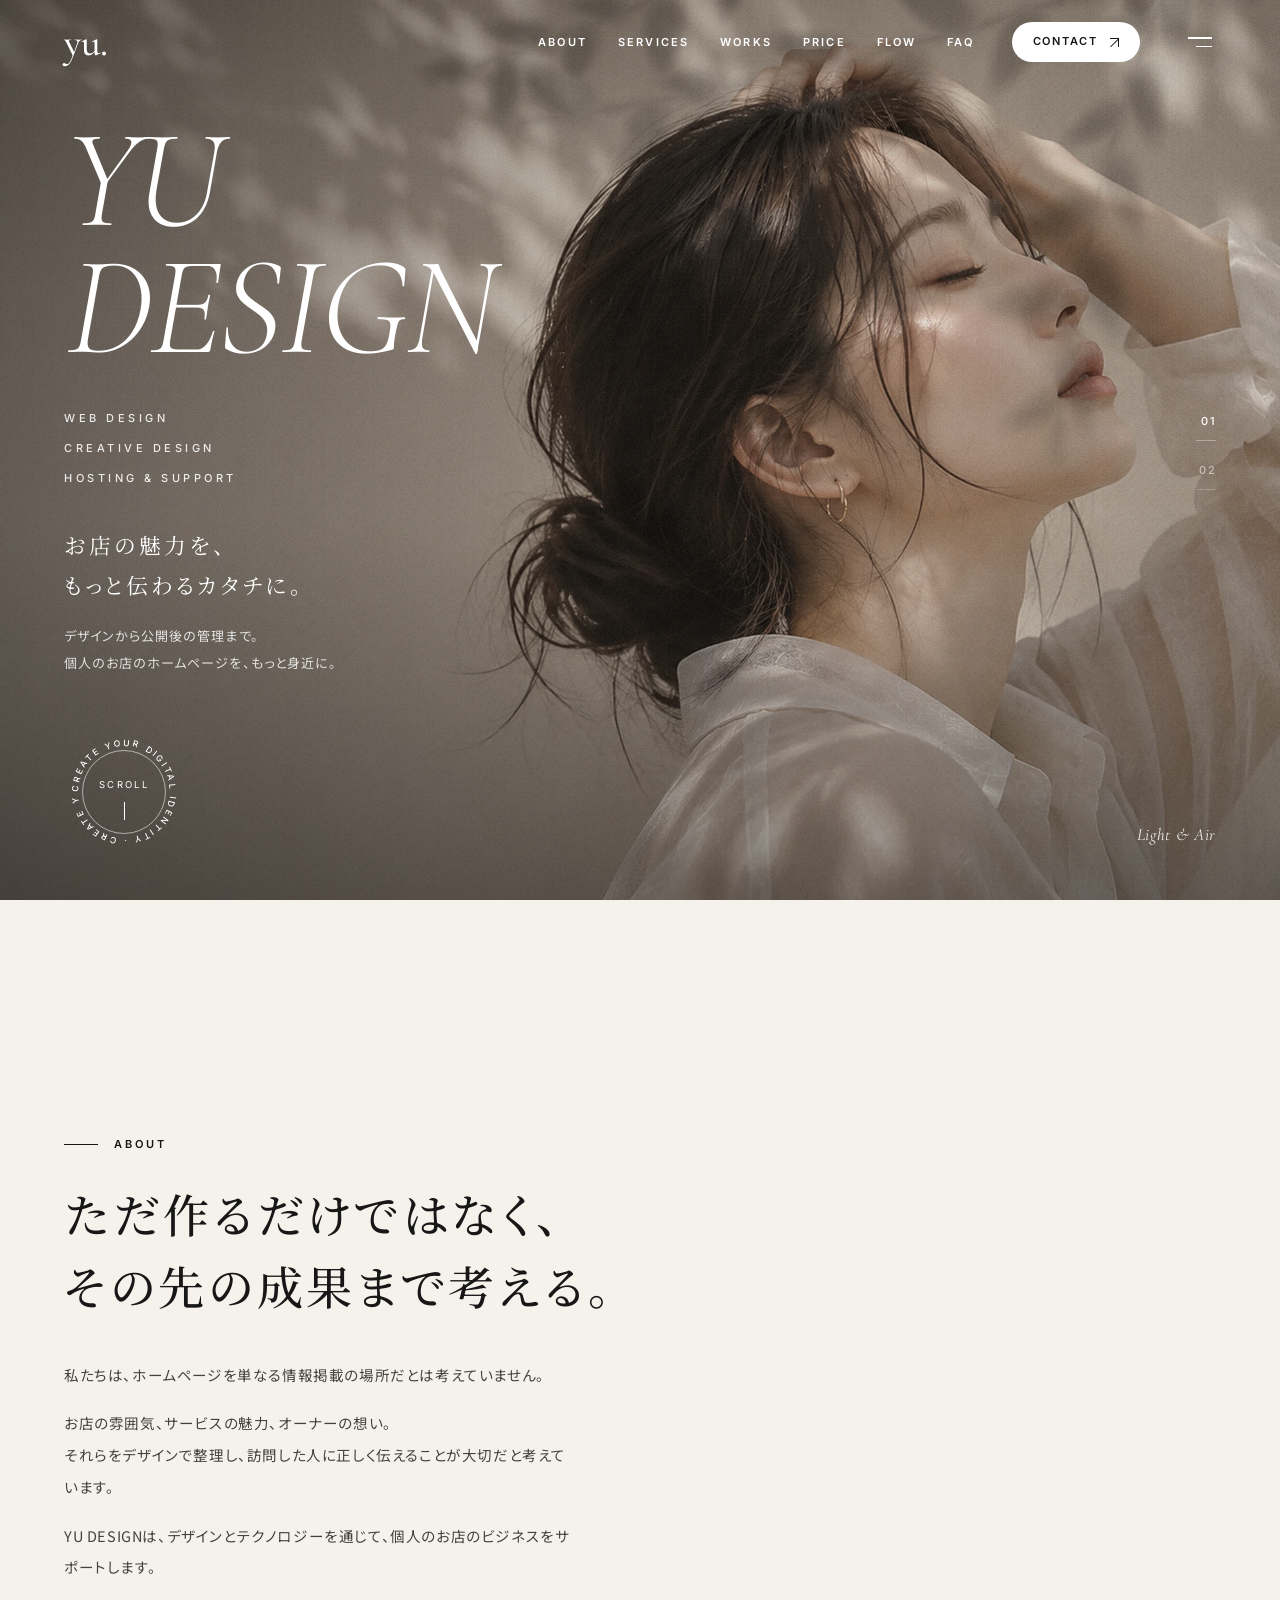
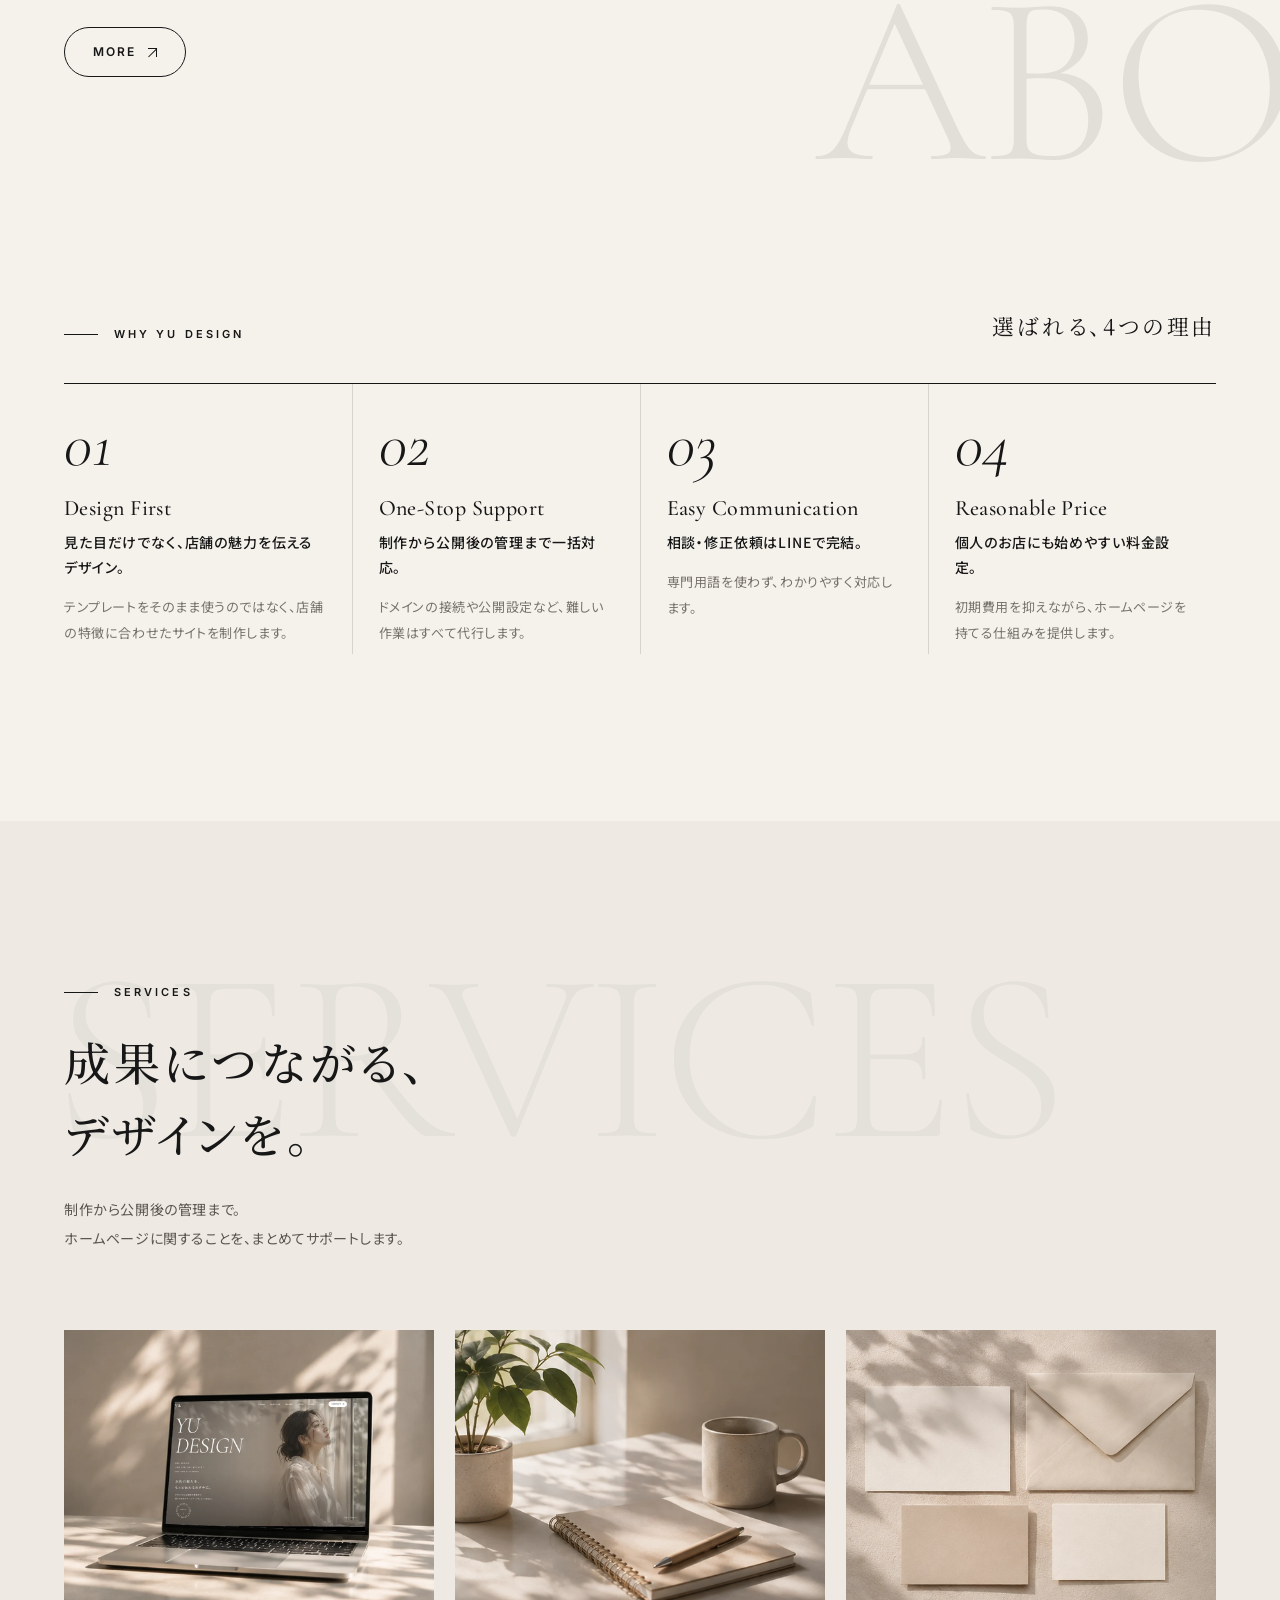
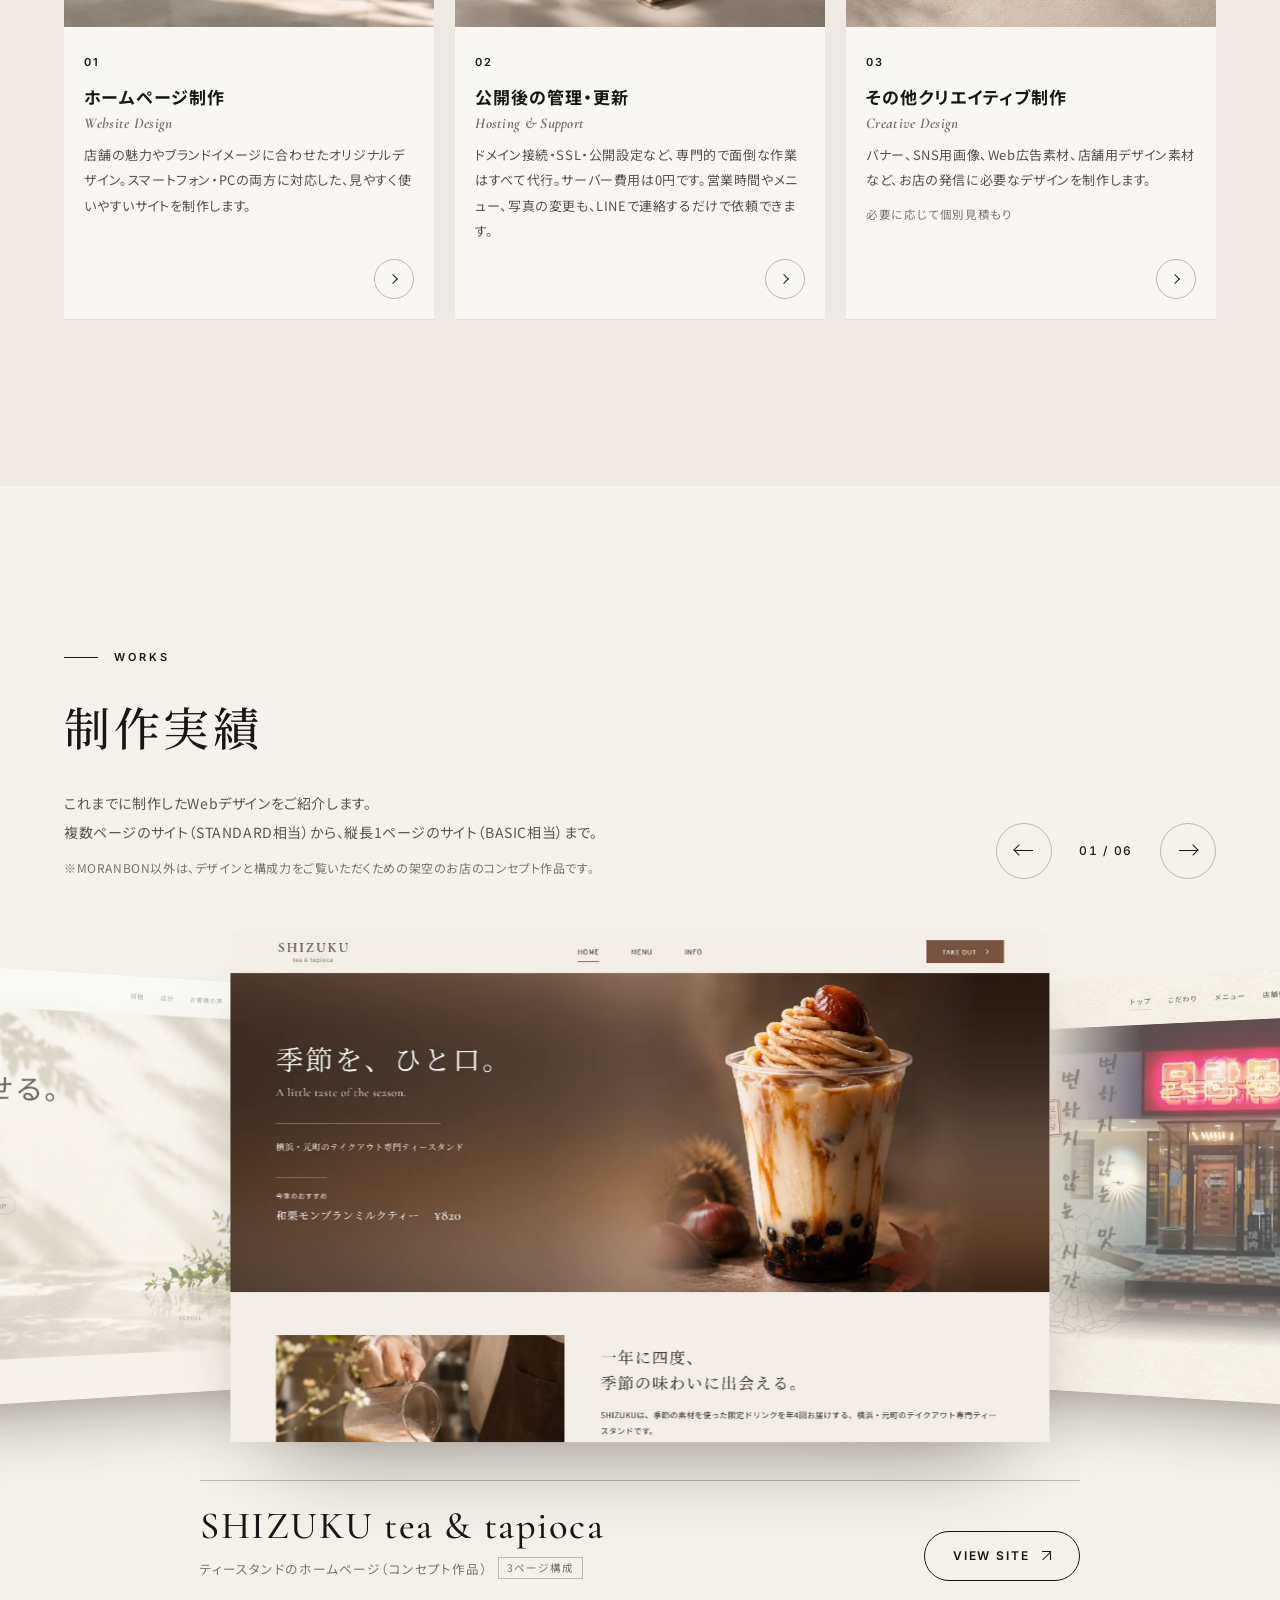
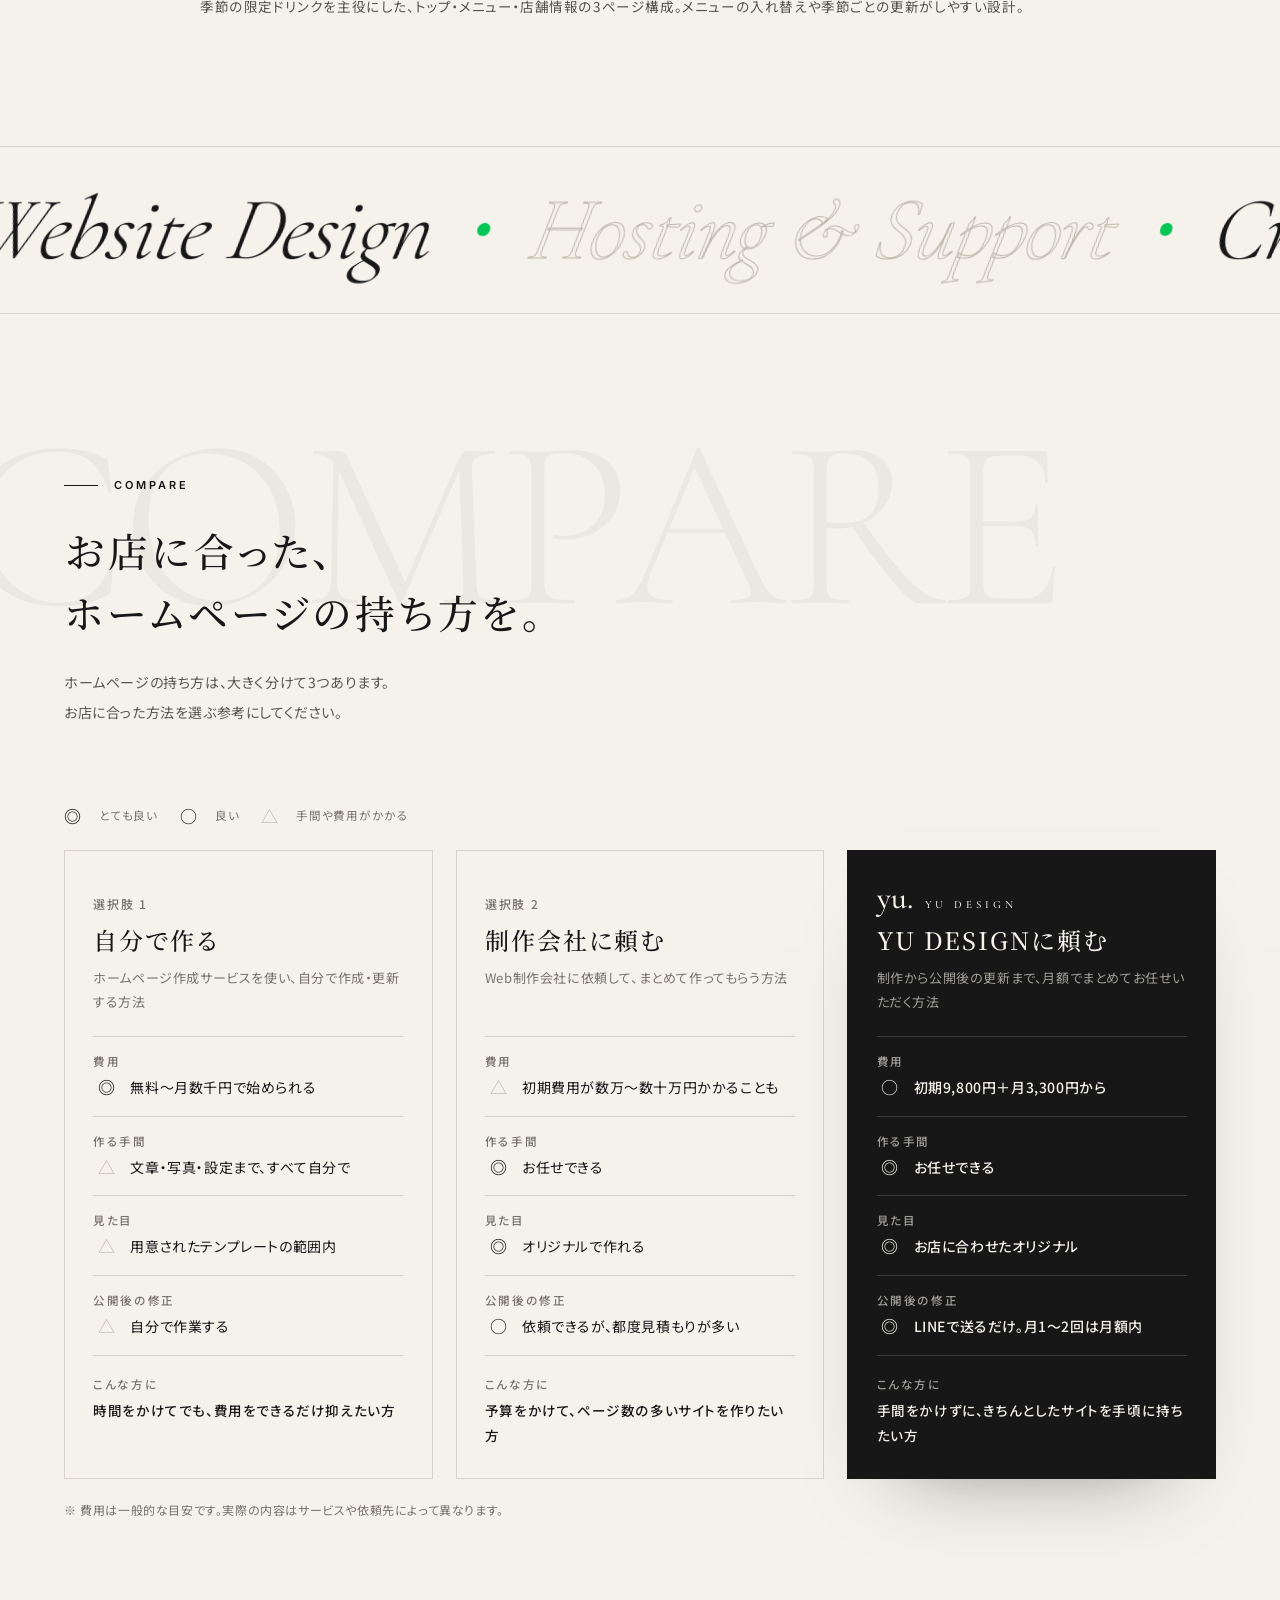
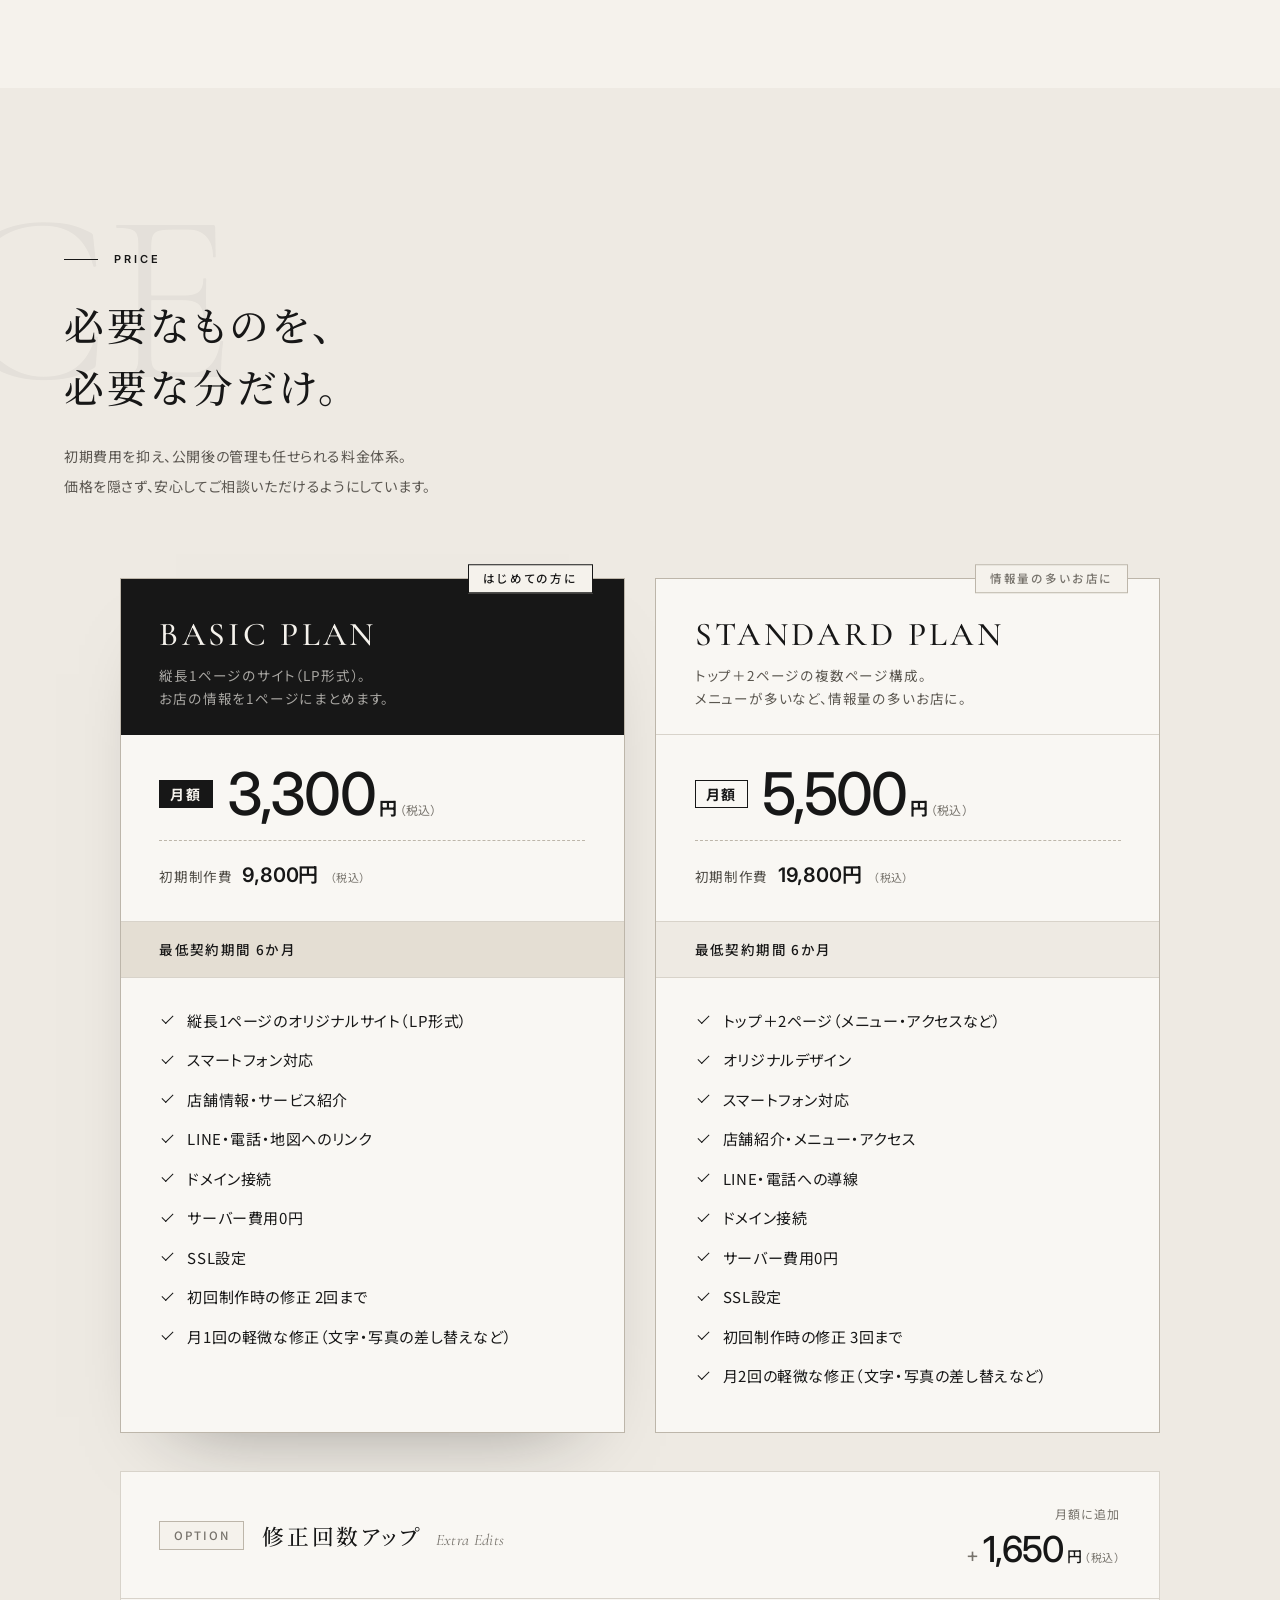
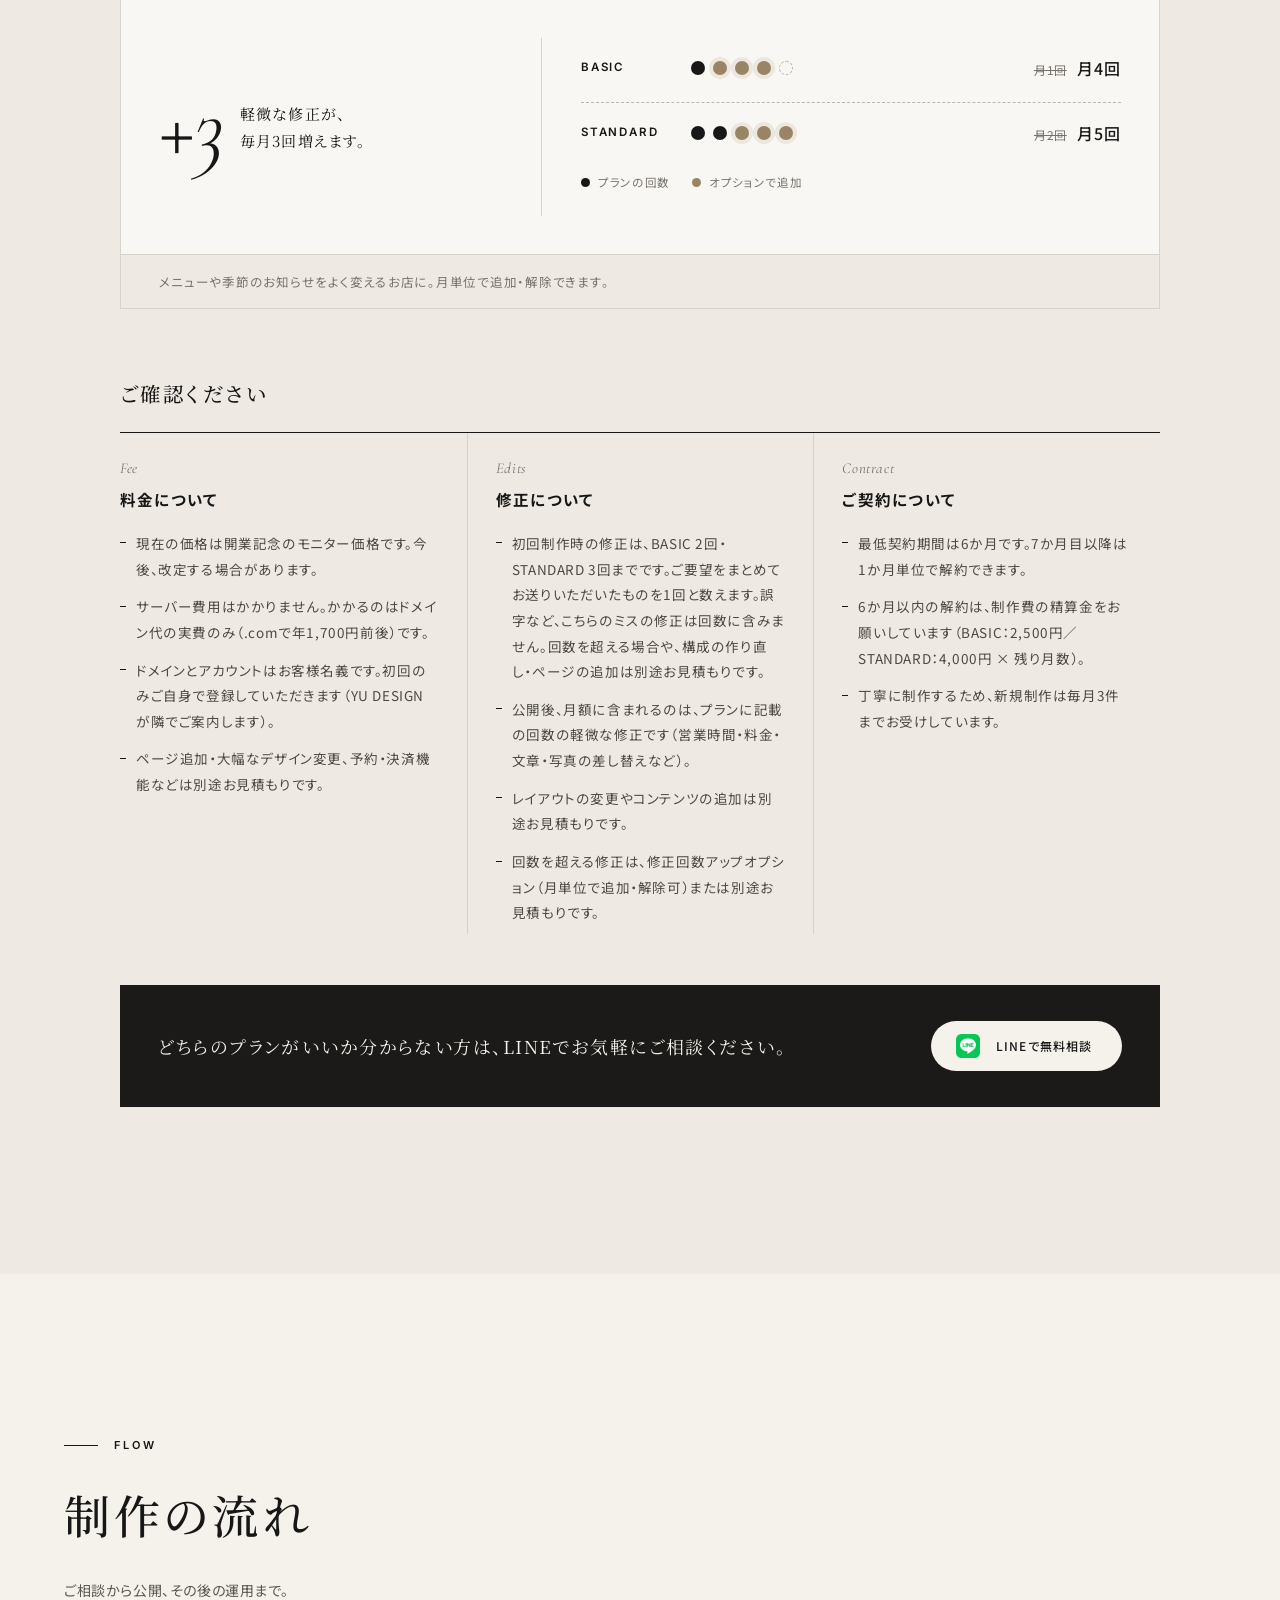
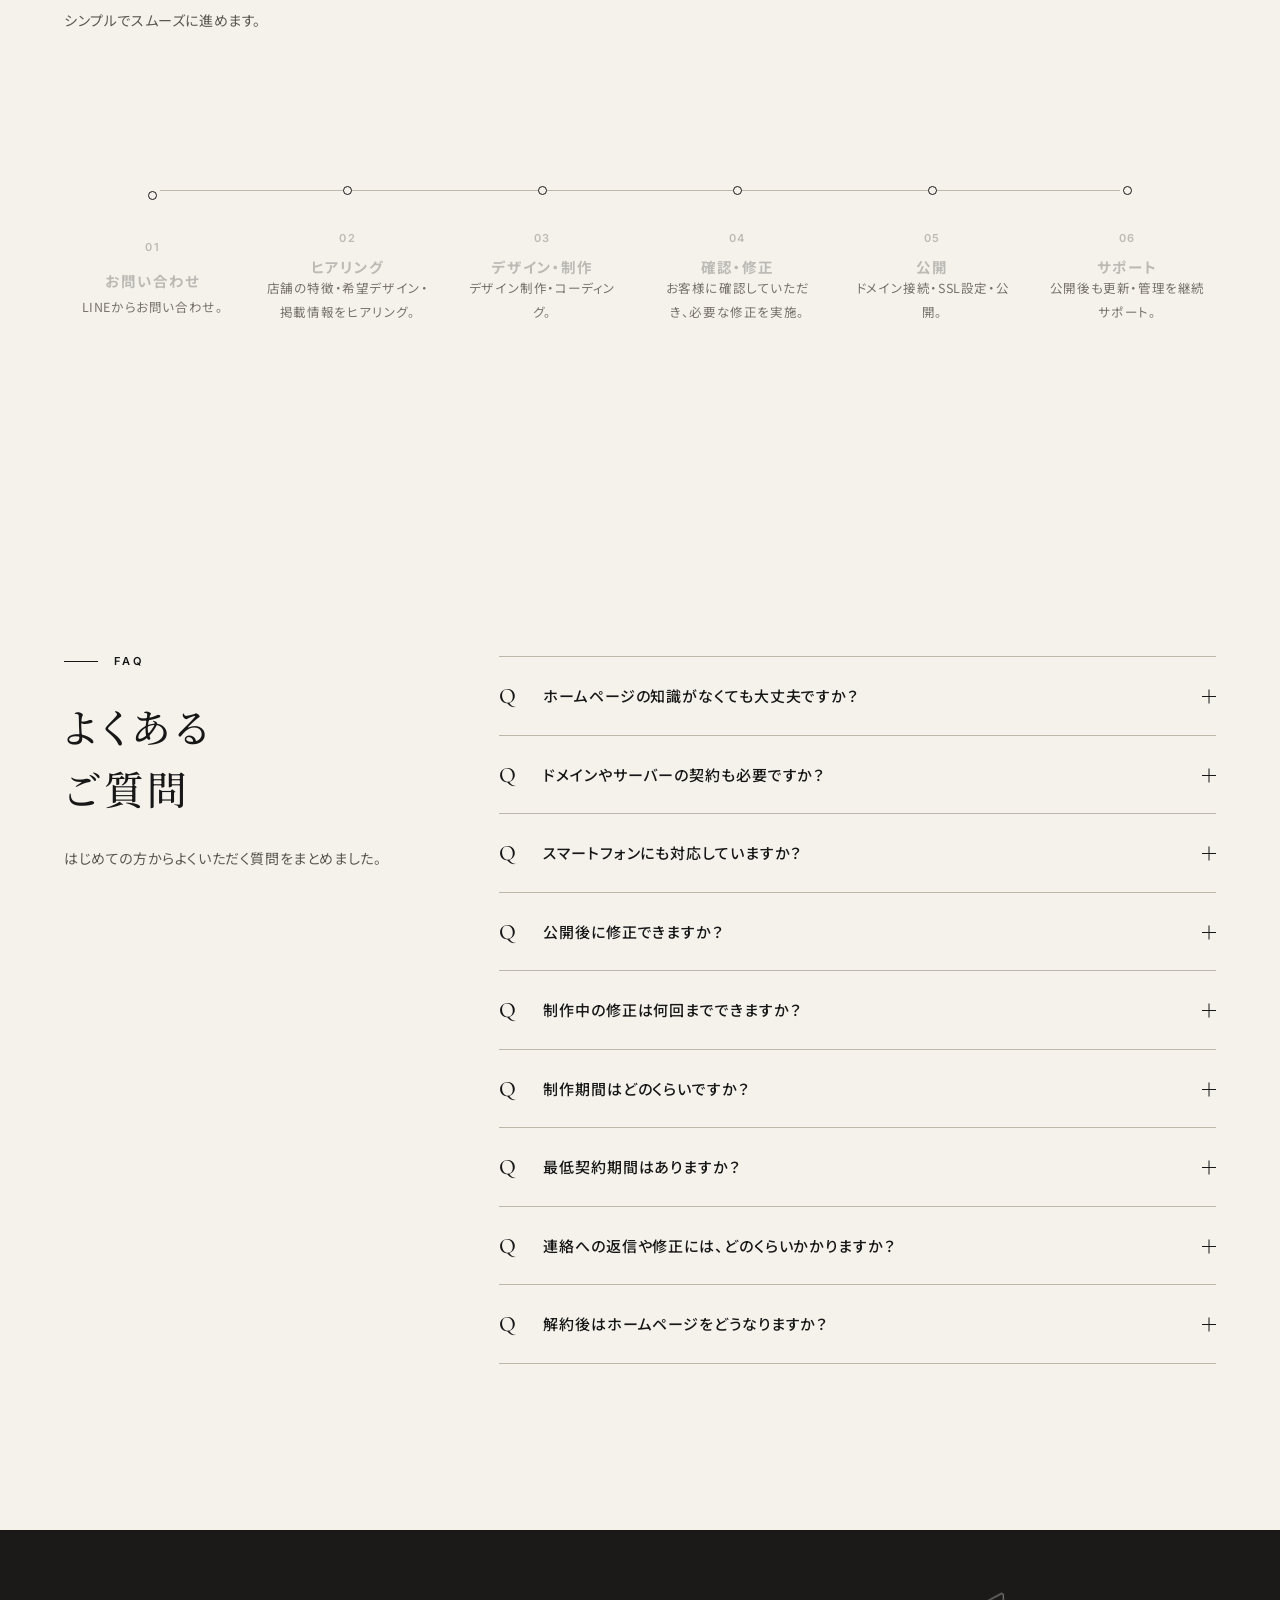
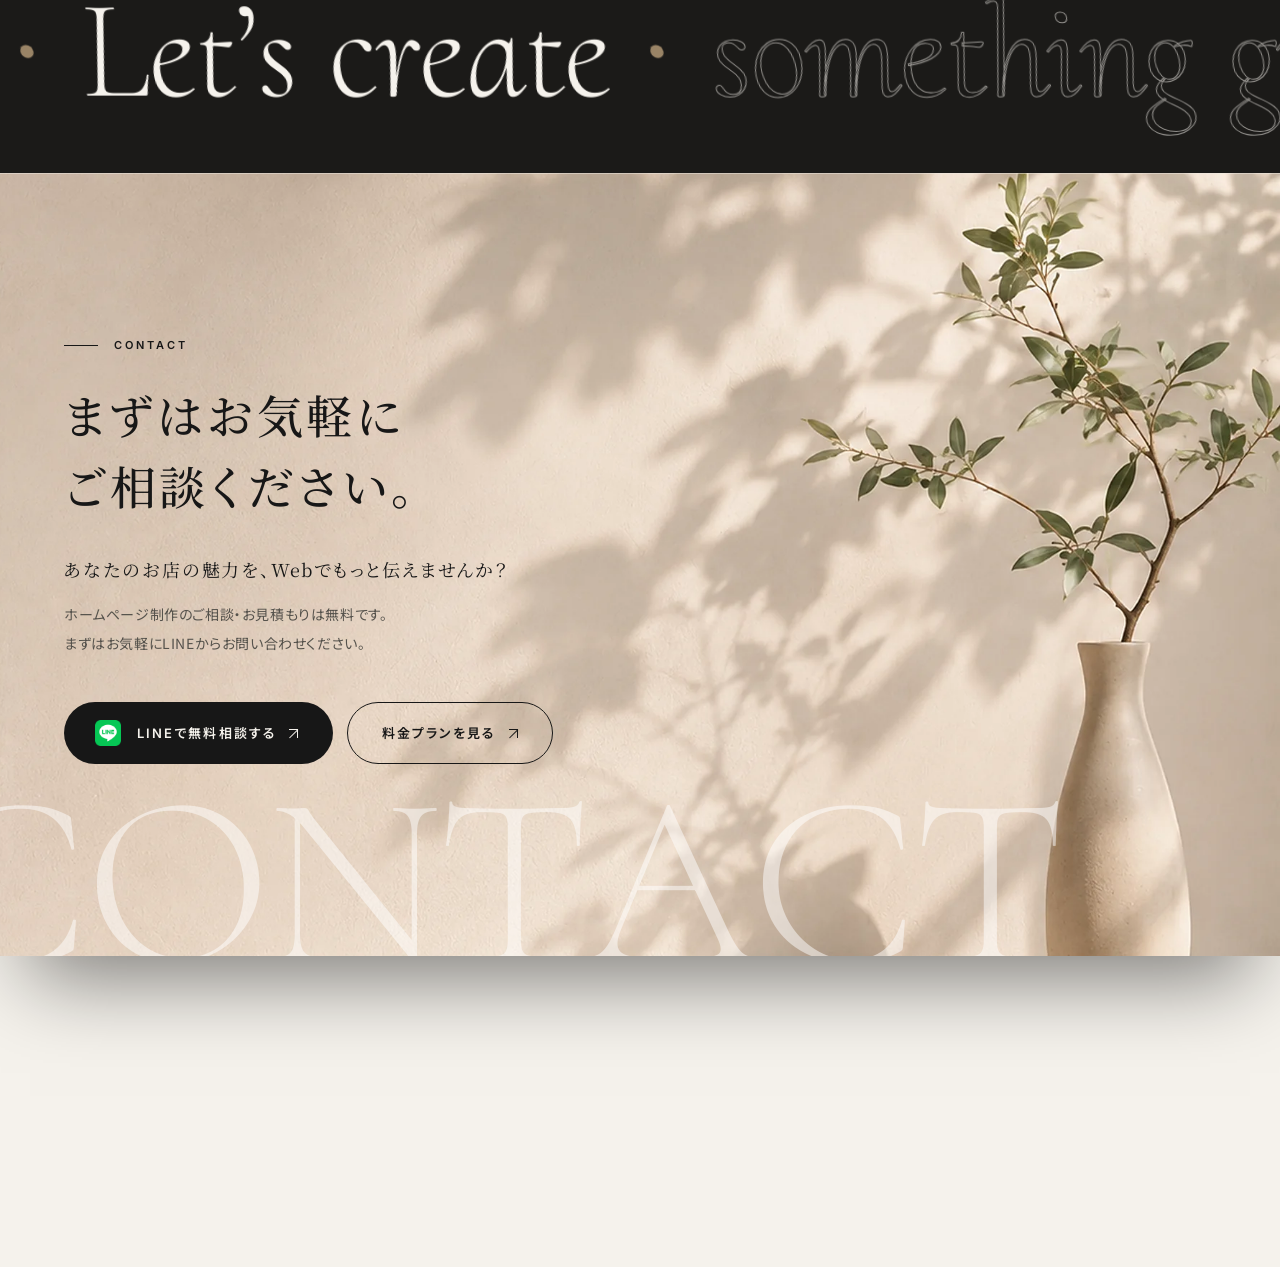
==== commit ad76f581: "Add initial revision limits (BASIC 2 / STANDARD 3) to plans, notes and FAQ Co-Authored-By: Claude Op" ====
--- a/index.html
+++ b/index.html
@@ -420,6 +420,7 @@
               <li>ドメイン接続</li>
               <li>サーバー費用0円</li>
               <li>SSL設定</li>
+              <li>初回制作時の修正 2回まで</li>
               <li>月1回の軽微な修正（文字・写真の差し替えなど）</li>
             </ul>
           </article>
@@ -444,6 +445,7 @@
               <li>ドメイン接続</li>
               <li>サーバー費用0円</li>
               <li>SSL設定</li>
+              <li>初回制作時の修正 3回まで</li>
               <li>月2回の軽微な修正（文字・写真の差し替えなど）</li>
             </ul>
           </article>
@@ -498,7 +500,8 @@
               <p class="price-notes__en">Edits</p>
               <h4>修正について</h4>
               <ul role="list">
-                <li>月額に含まれるのは、プランに記載の回数の軽微な修正です（営業時間・料金・文章・写真の差し替えなど）。</li>
+                <li>初回制作時の修正は、BASIC 2回・STANDARD 3回までです。ご要望をまとめてお送りいただいたものを1回と数えます。誤字など、こちらのミスの修正は回数に含みません。回数を超える場合や、構成の作り直し・ページの追加は別途お見積もりです。</li>
+                <li>公開後、月額に含まれるのは、プランに記載の回数の軽微な修正です（営業時間・料金・文章・写真の差し替えなど）。</li>
                 <li>レイアウトの変更やコンテンツの追加は別途お見積もりです。</li>
                 <li>回数を超える修正は、修正回数アップオプション（月単位で追加・解除可）または別途お見積もりです。</li>
               </ul>
@@ -601,6 +604,10 @@
           <details class="qa" data-reveal>
             <summary><span class="qa__q">Q</span><span class="qa__text">公開後に修正できますか？</span><span class="qa__icon" aria-hidden="true"></span></summary>
             <div class="qa__a"><span class="qa__mark">A</span><p>はい。プランに応じた軽微な修正を月額管理費内で対応します。</p></div>
+          </details>
+          <details class="qa" data-reveal>
+            <summary><span class="qa__q">Q</span><span class="qa__text">制作中の修正は何回までできますか？</span><span class="qa__icon" aria-hidden="true"></span></summary>
+            <div class="qa__a"><span class="qa__mark">A</span><p>BASICは2回、STANDARDは3回までです。ご要望をまとめてお送りいただいたものを1回と数えます。誤字など、こちらのミスによる修正は回数に含みません。</p></div>
           </details>
           <details class="qa" data-reveal>
             <summary><span class="qa__q">Q</span><span class="qa__text">制作期間はどのくらいですか？</span><span class="qa__icon" aria-hidden="true"></span></summary>
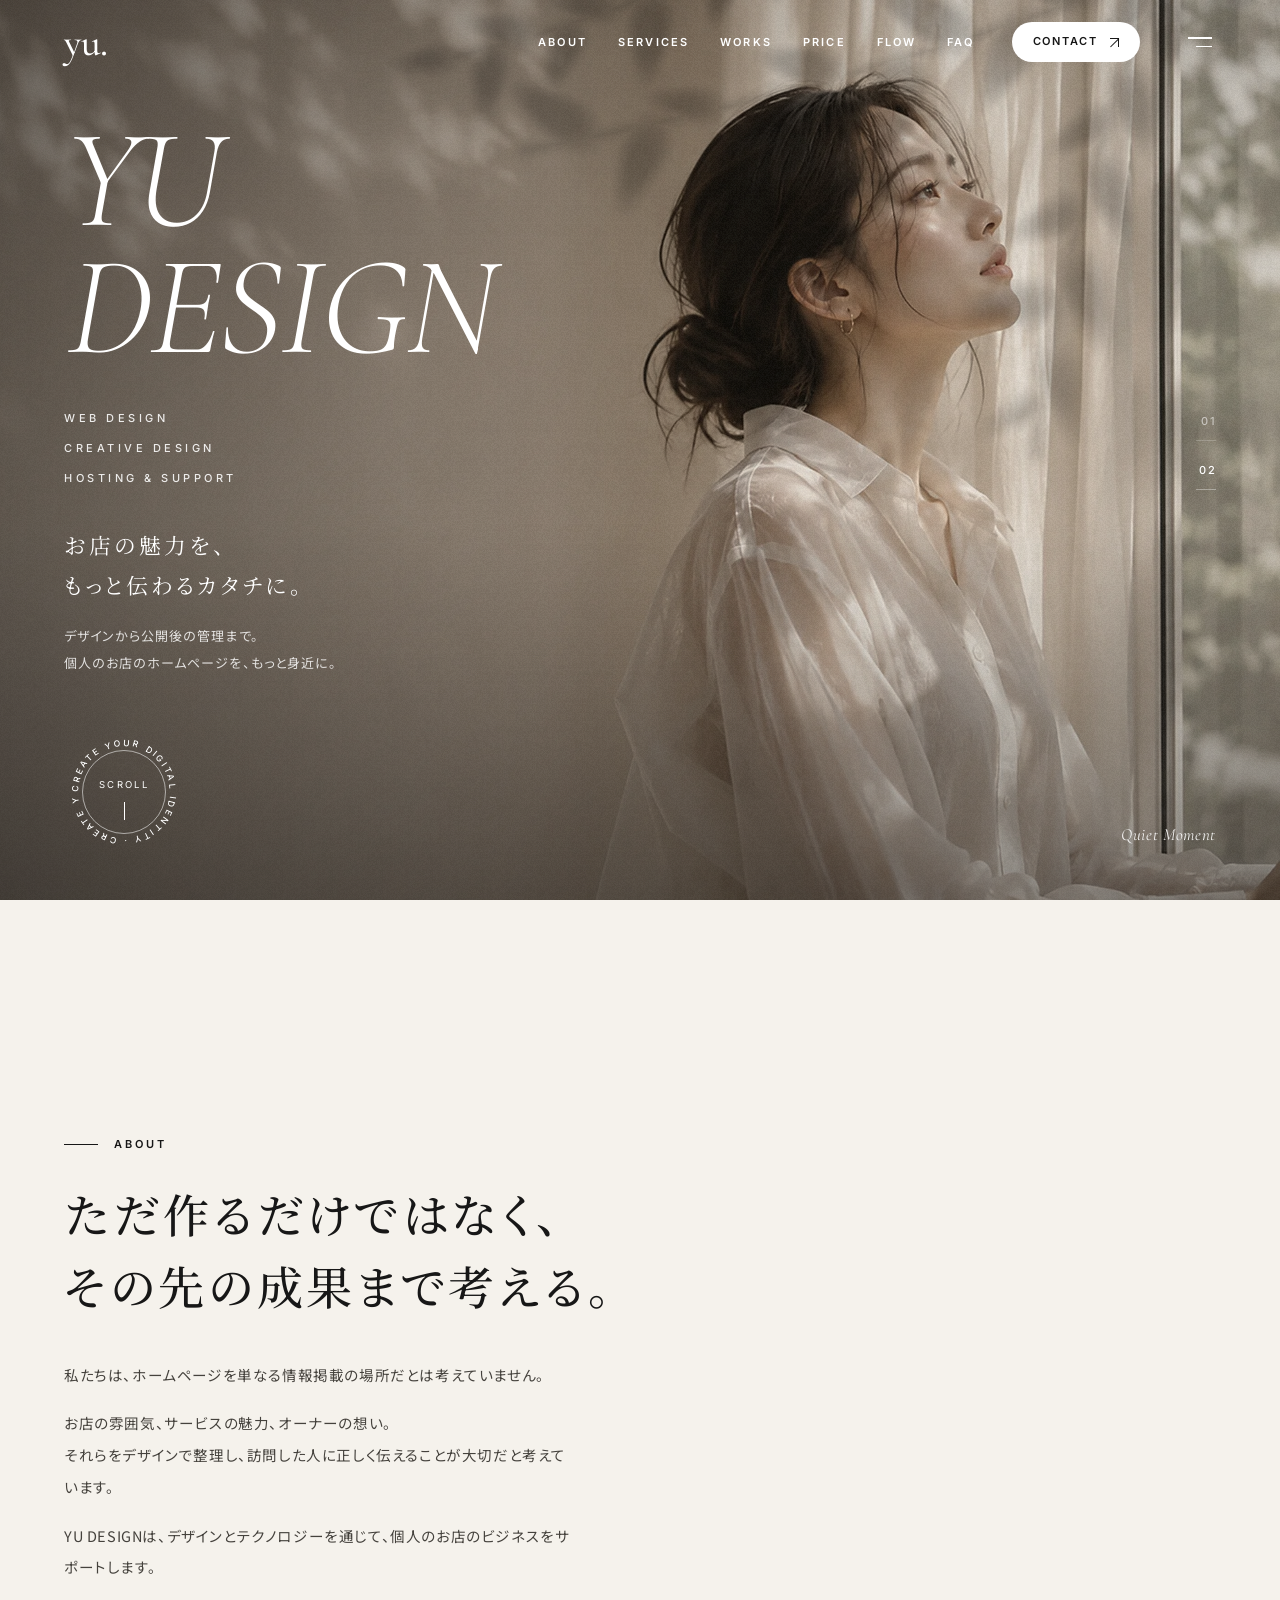
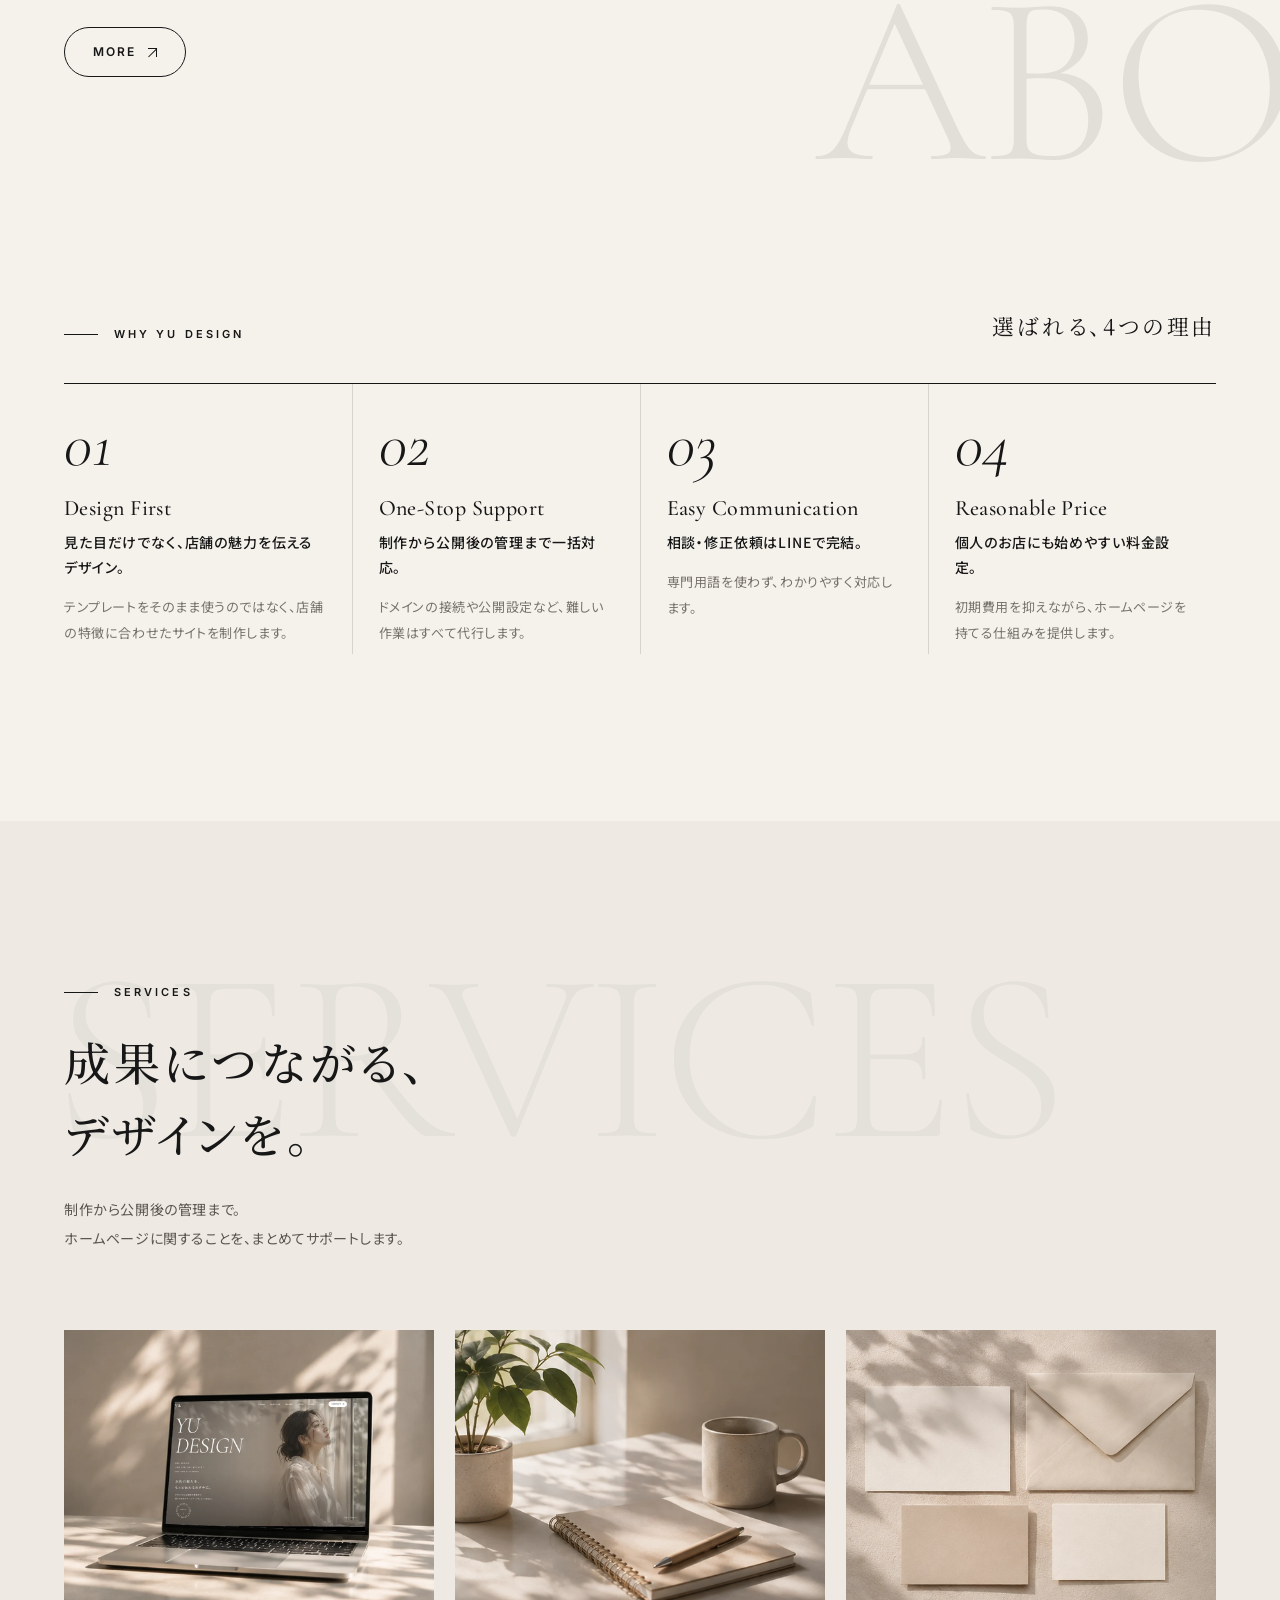
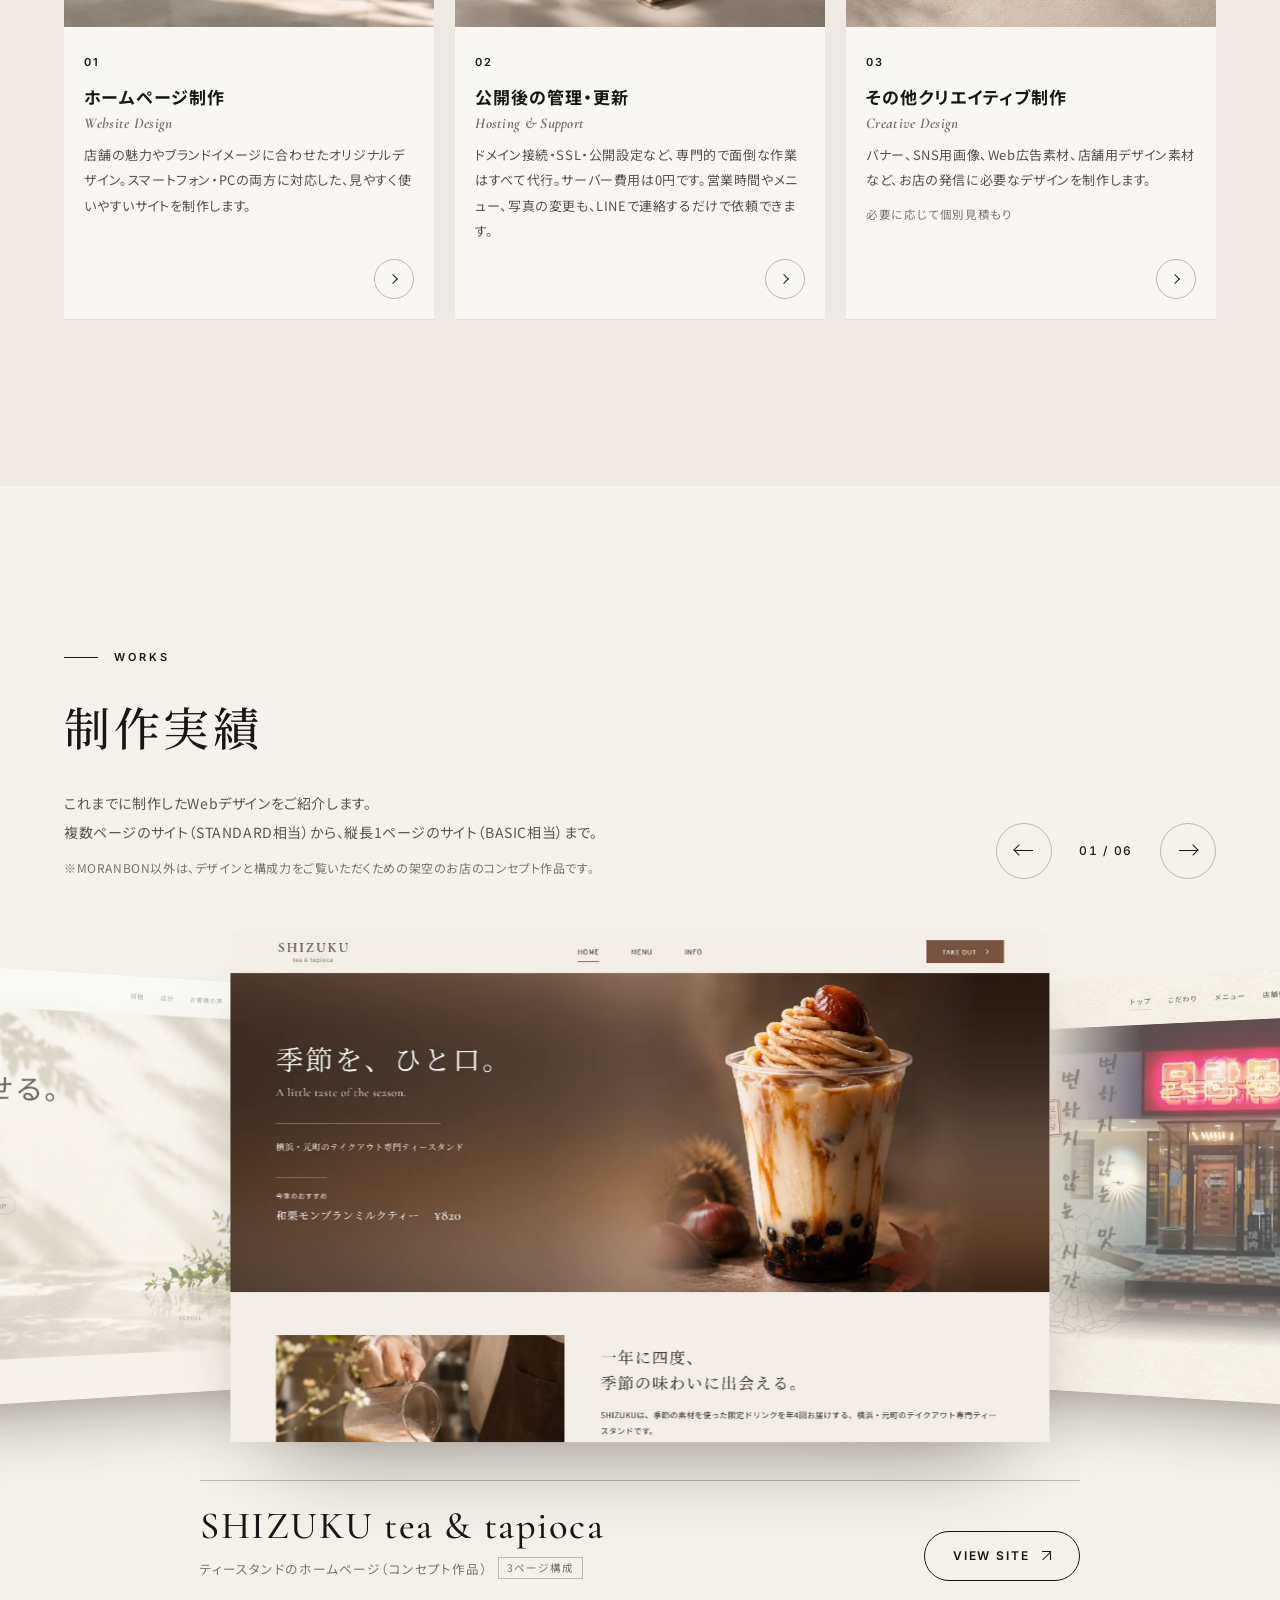
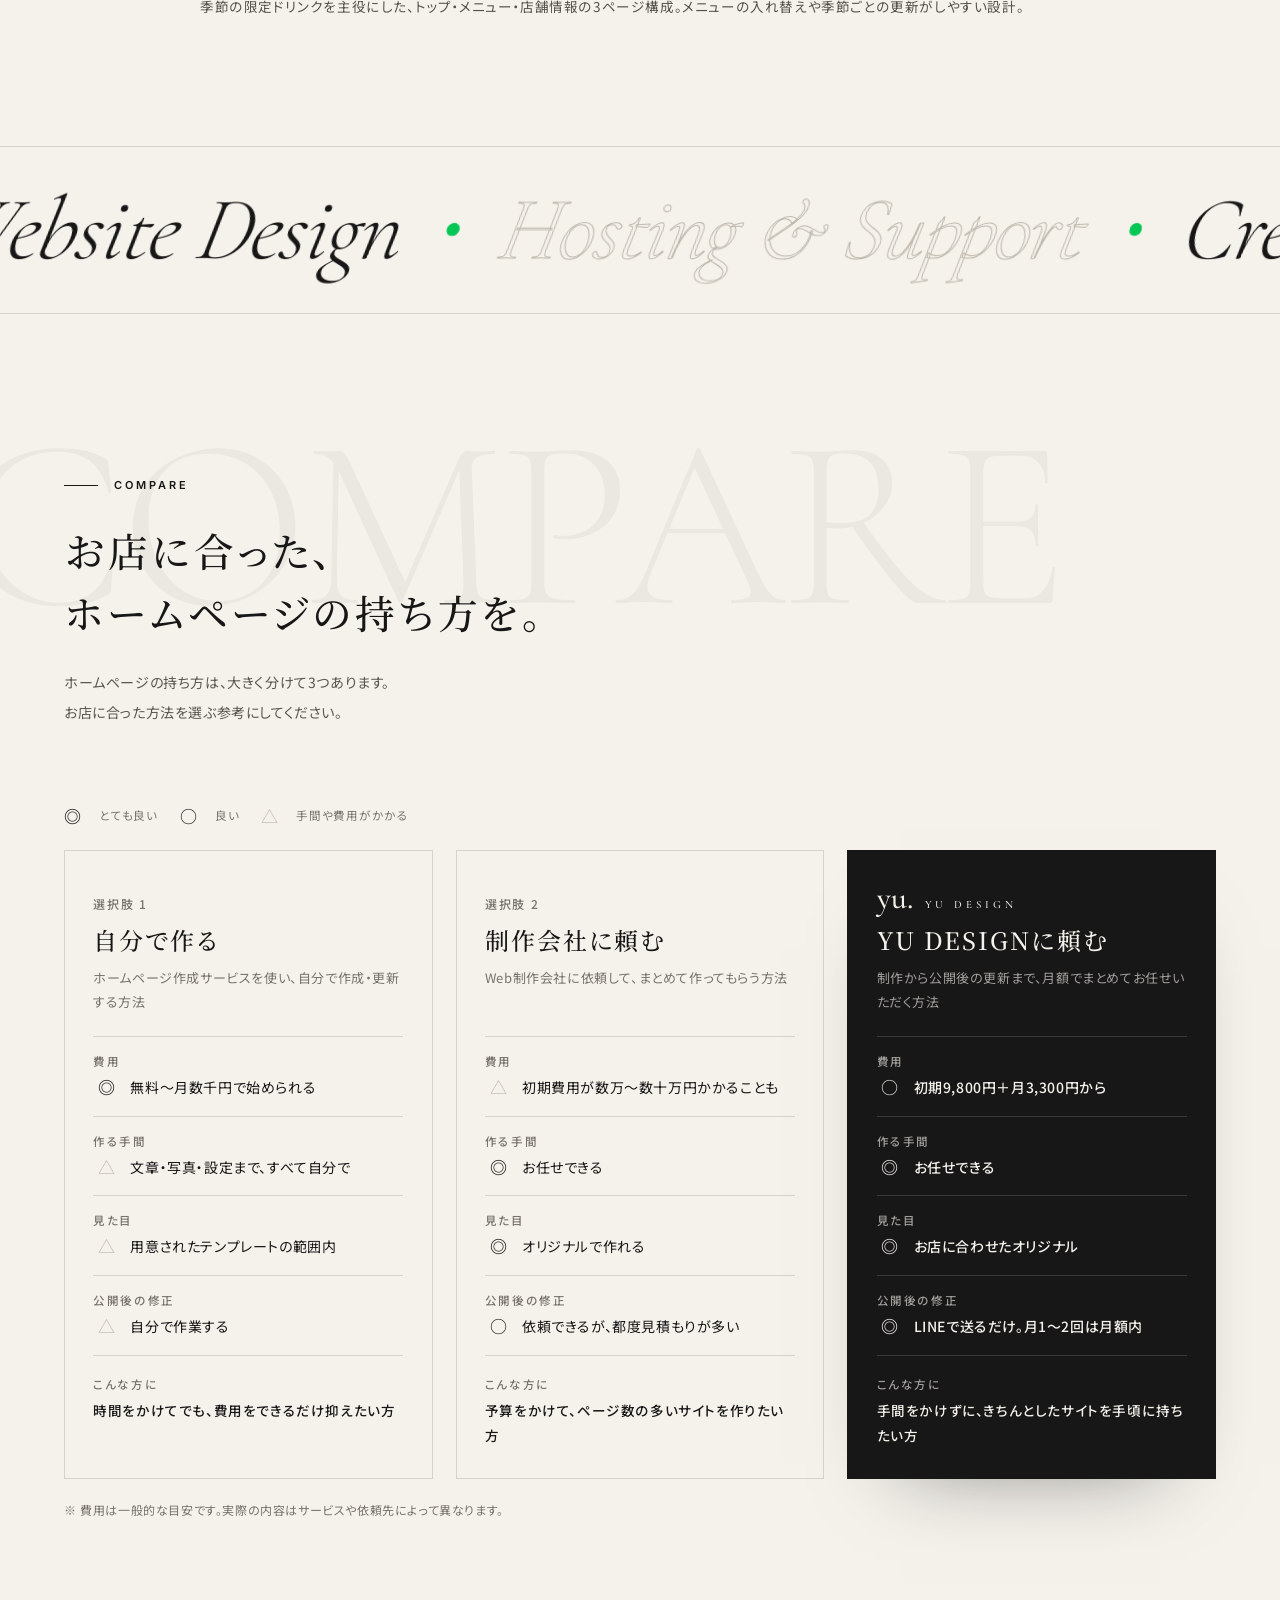
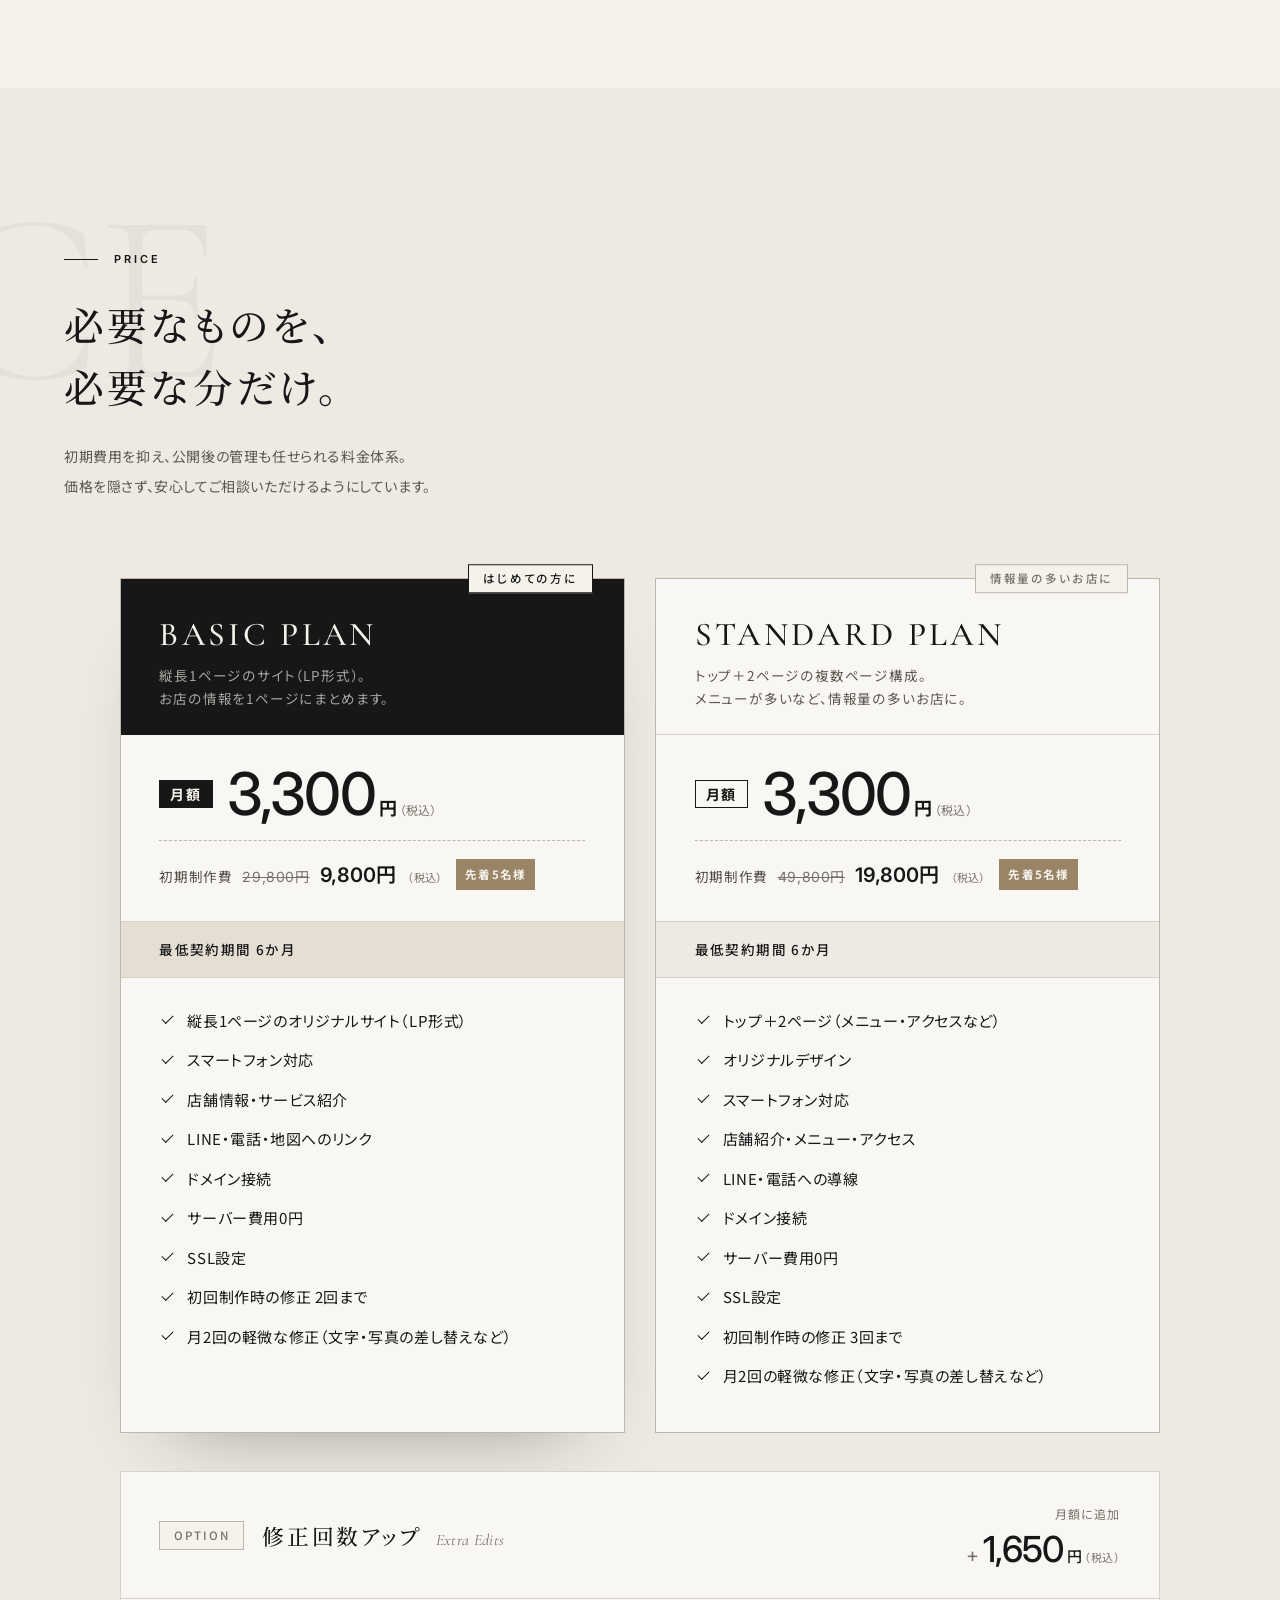
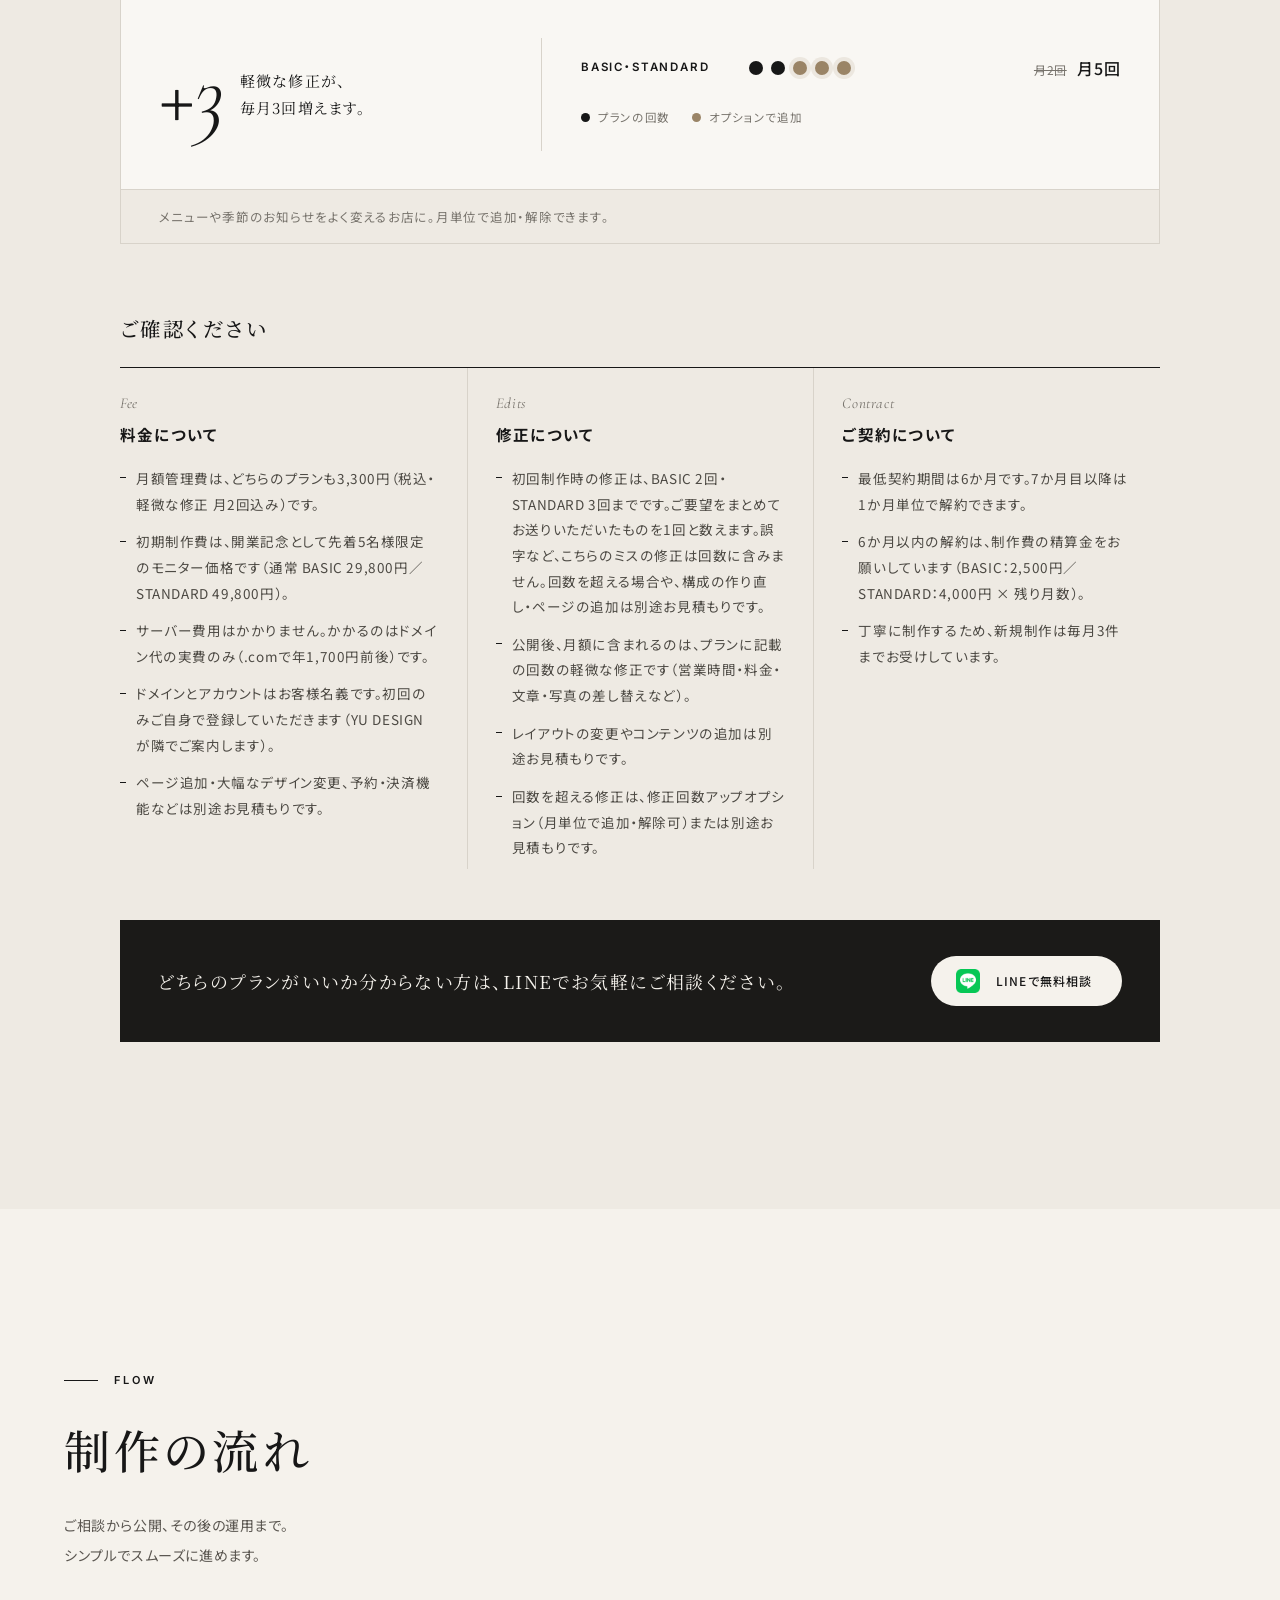
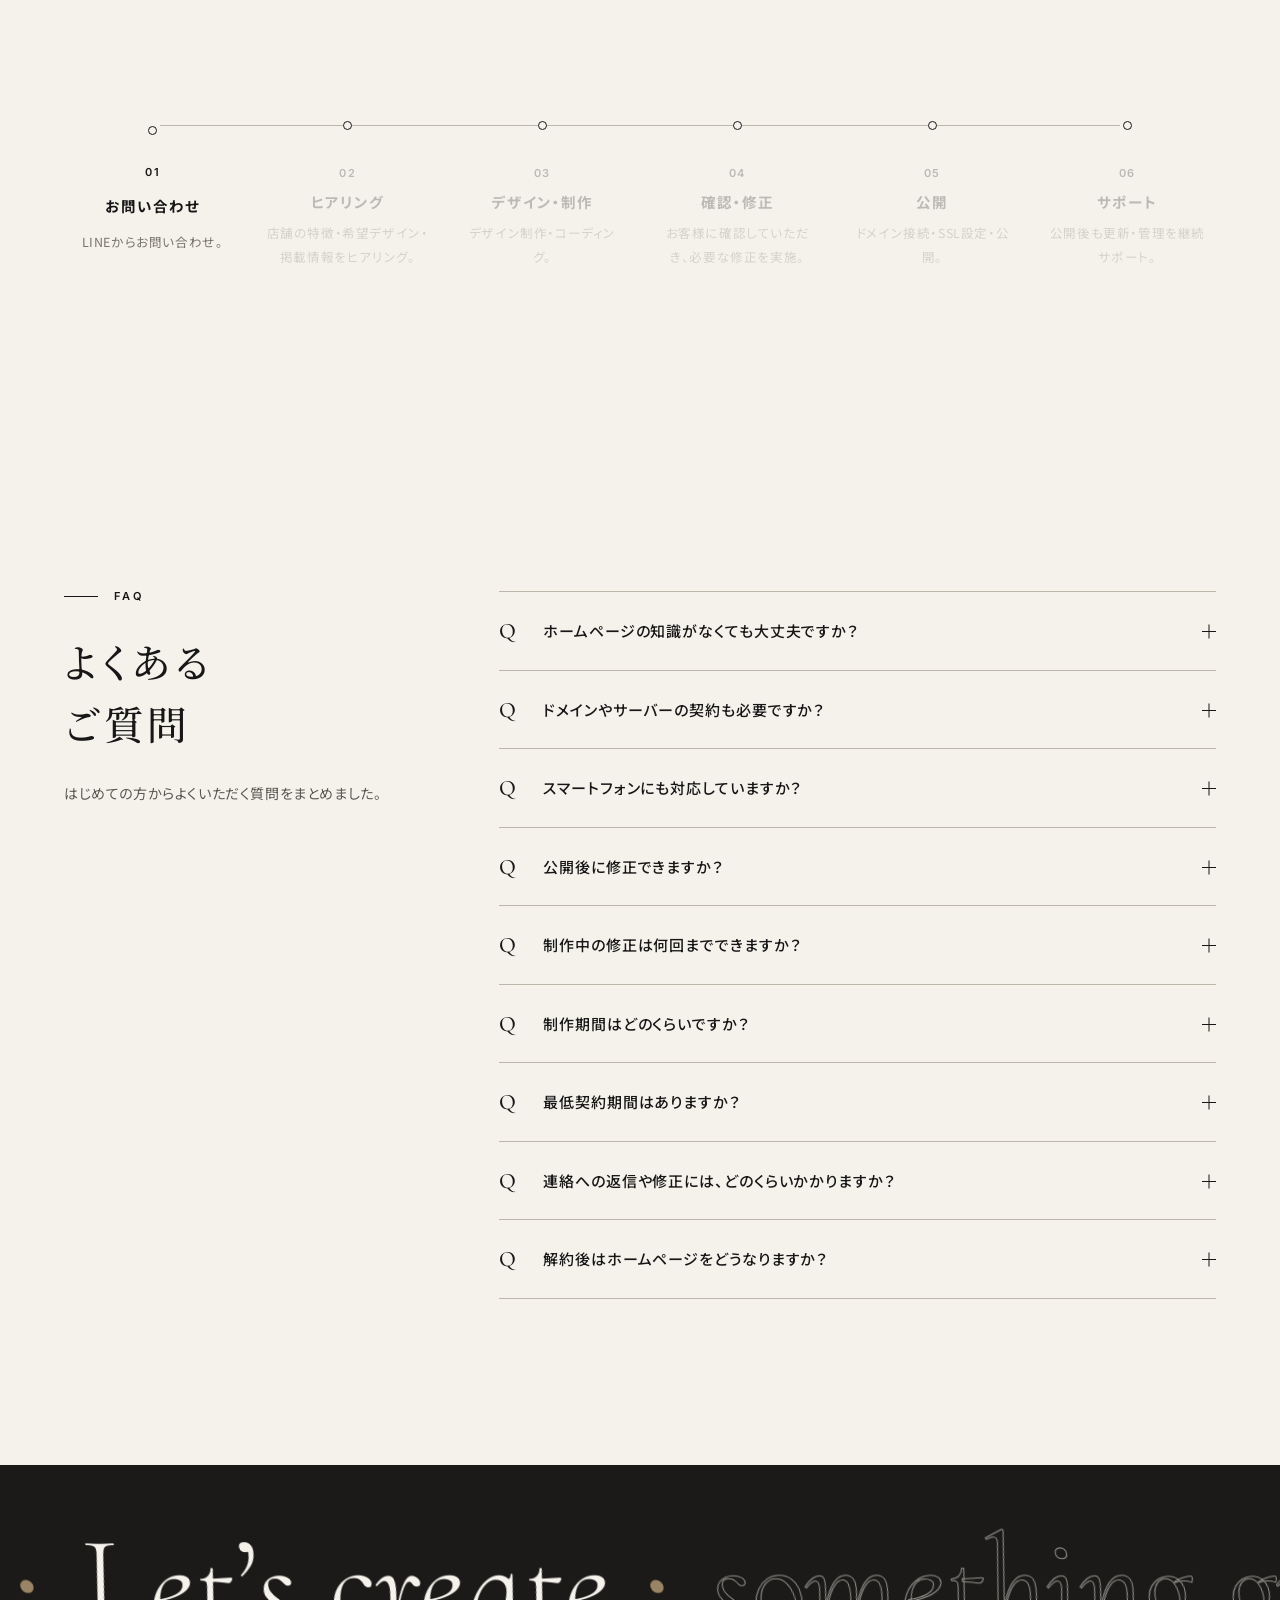
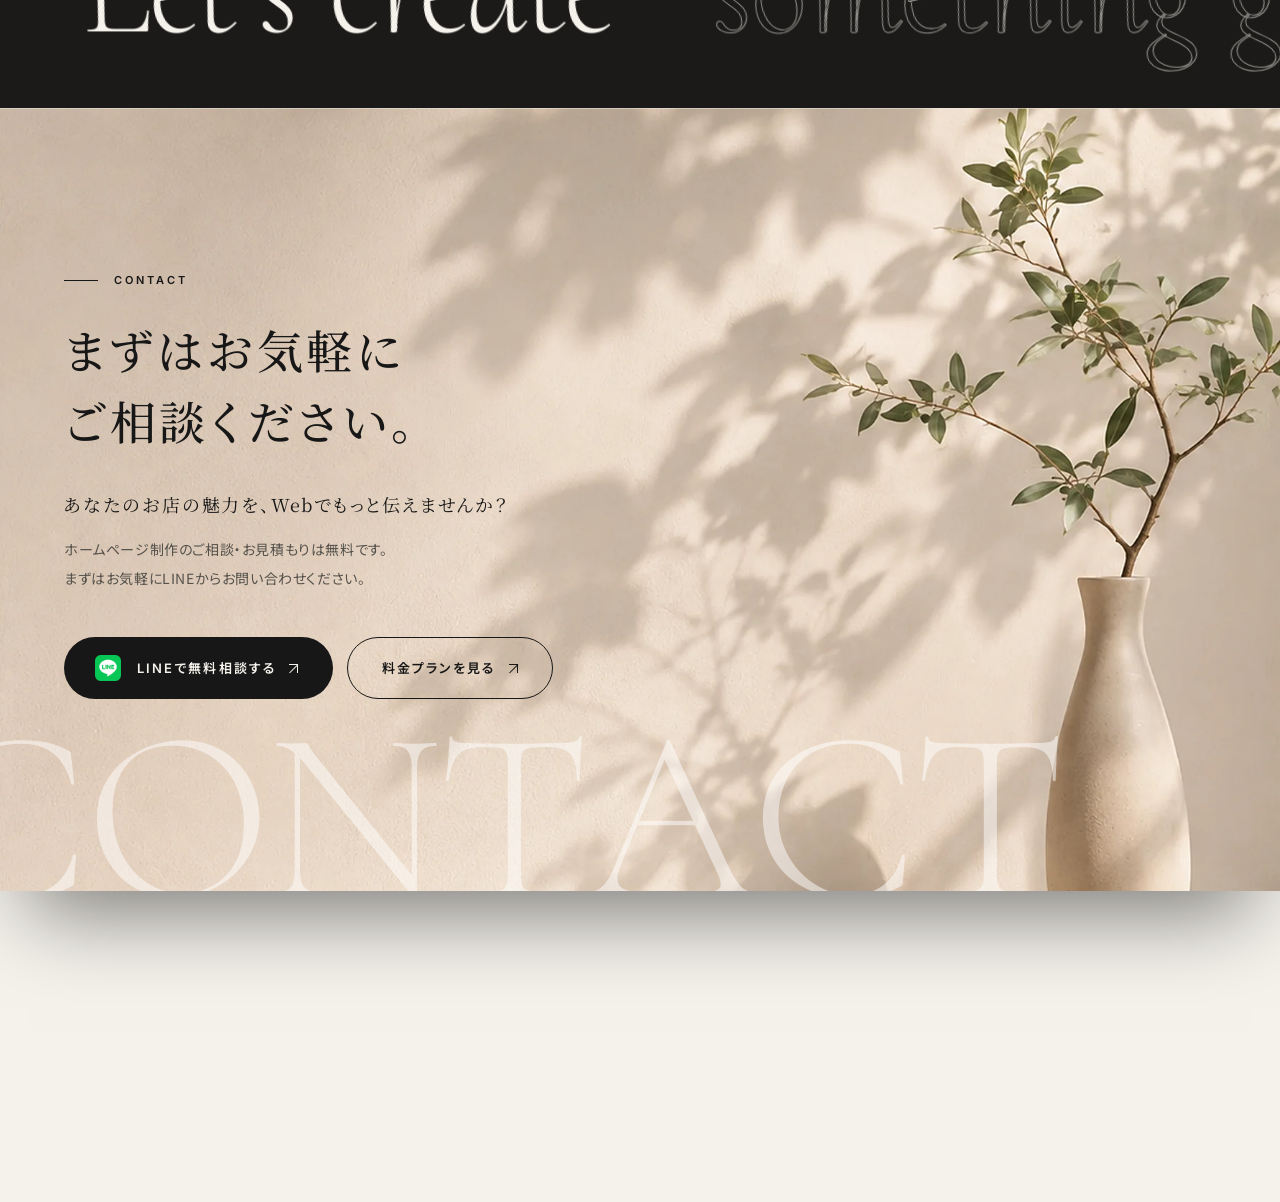
==== commit 12774ac0: "Unify monthly fee at 3,300 yen with 2 edits; monitor initial price for first 5 clients Co-Authored-B" ====
--- a/index.html
+++ b/index.html
@@ -409,7 +409,7 @@
             </header>
             <div class="plan__prices">
               <p class="plan__price-main"><span class="plan__price-label">月額</span><span class="num">3,300</span><span class="yen">円</span><small>（税込）</small></p>
-              <p class="plan__price-sub"><span>初期制作費</span><b>9,800円</b><small>（税込）</small></p>
+              <p class="plan__price-sub"><span>初期制作費</span><s class="plan__price-reg">29,800円</s><b>9,800円</b><small>（税込）</small><em class="plan__monitor">先着5名様</em></p>
             </div>
             <p class="plan__term">最低契約期間 6か月</p>
             <ul class="plan__list" role="list">
@@ -421,7 +421,7 @@
               <li>サーバー費用0円</li>
               <li>SSL設定</li>
               <li>初回制作時の修正 2回まで</li>
-              <li>月1回の軽微な修正（文字・写真の差し替えなど）</li>
+              <li>月2回の軽微な修正（文字・写真の差し替えなど）</li>
             </ul>
           </article>
 
@@ -432,8 +432,8 @@
               <p class="plan__desc">トップ＋2ページの複数ページ構成。<br>メニューが多いなど、情報量の多いお店に。</p>
             </header>
             <div class="plan__prices">
-              <p class="plan__price-main"><span class="plan__price-label">月額</span><span class="num">5,500</span><span class="yen">円</span><small>（税込）</small></p>
-              <p class="plan__price-sub"><span>初期制作費</span><b>19,800円</b><small>（税込）</small></p>
+              <p class="plan__price-main"><span class="plan__price-label">月額</span><span class="num">3,300</span><span class="yen">円</span><small>（税込）</small></p>
+              <p class="plan__price-sub"><span>初期制作費</span><s class="plan__price-reg">49,800円</s><b>19,800円</b><small>（税込）</small><em class="plan__monitor">先着5名様</em></p>
             </div>
             <p class="plan__term">最低契約期間 6か月</p>
             <ul class="plan__list" role="list">
@@ -467,12 +467,7 @@
             <div class="opt-card__right">
             <ul class="opt-card__rows" role="list">
               <li class="opt-row">
-                <span class="opt-row__plan">BASIC</span>
-                <span class="opt-row__meter" aria-hidden="true"><i class="dot dot--base"></i><i class="dot dot--add" style="--d:0"></i><i class="dot dot--add" style="--d:1"></i><i class="dot dot--add" style="--d:2"></i><i class="dot dot--empty"></i></span>
-                <span class="opt-row__val"><s>月1回</s><b>月4回</b></span>
-              </li>
-              <li class="opt-row">
-                <span class="opt-row__plan">STANDARD</span>
+                <span class="opt-row__plan">BASIC・STANDARD</span>
                 <span class="opt-row__meter" aria-hidden="true"><i class="dot dot--base"></i><i class="dot dot--base"></i><i class="dot dot--add" style="--d:0"></i><i class="dot dot--add" style="--d:1"></i><i class="dot dot--add" style="--d:2"></i></span>
                 <span class="opt-row__val"><s>月2回</s><b>月5回</b></span>
               </li>
@@ -490,7 +485,8 @@
               <p class="price-notes__en">Fee</p>
               <h4>料金について</h4>
               <ul role="list">
-                <li>現在の価格は開業記念のモニター価格です。今後、改定する場合があります。</li>
+                <li>月額管理費は、どちらのプランも3,300円（税込・軽微な修正 月2回込み）です。</li>
+                <li>初期制作費は、開業記念として先着5名様限定のモニター価格です（通常 BASIC 29,800円／STANDARD 49,800円）。</li>
                 <li>サーバー費用はかかりません。かかるのはドメイン代の実費のみ（.comで年1,700円前後）です。</li>
                 <li>ドメインとアカウントはお客様名義です。初回のみご自身で登録していただきます（YU DESIGNが隣でご案内します）。</li>
                 <li>ページ追加・大幅なデザイン変更、予約・決済機能などは別途お見積もりです。</li>
--- a/css/style.css
+++ b/css/style.css
@@ -889,3 +889,9 @@
   .price-cta { flex-direction: column; align-items: stretch; text-align: center; padding: 30px 22px; }
   .price-cta .pill { width: 100%; justify-content: center; }
 }
+
+.plan__price-sub { flex-wrap: wrap; row-gap: 6px; }
+.plan__price-reg { font-family: var(--f-en); font-size: 14px; color: var(--sub); text-decoration-thickness: 1px; }
+.plan__monitor { font-style: normal; font-size: 11.5px; font-weight: 700; letter-spacing: .1em; color: var(--bg); background: var(--acc); padding: 4px 9px; margin-left: 4px; align-self: center; }
+.opt-row { grid-template-columns: 150px 1fr auto; }
+@media (max-width: 767px) { .opt-row { grid-template-columns: 1fr auto; } }
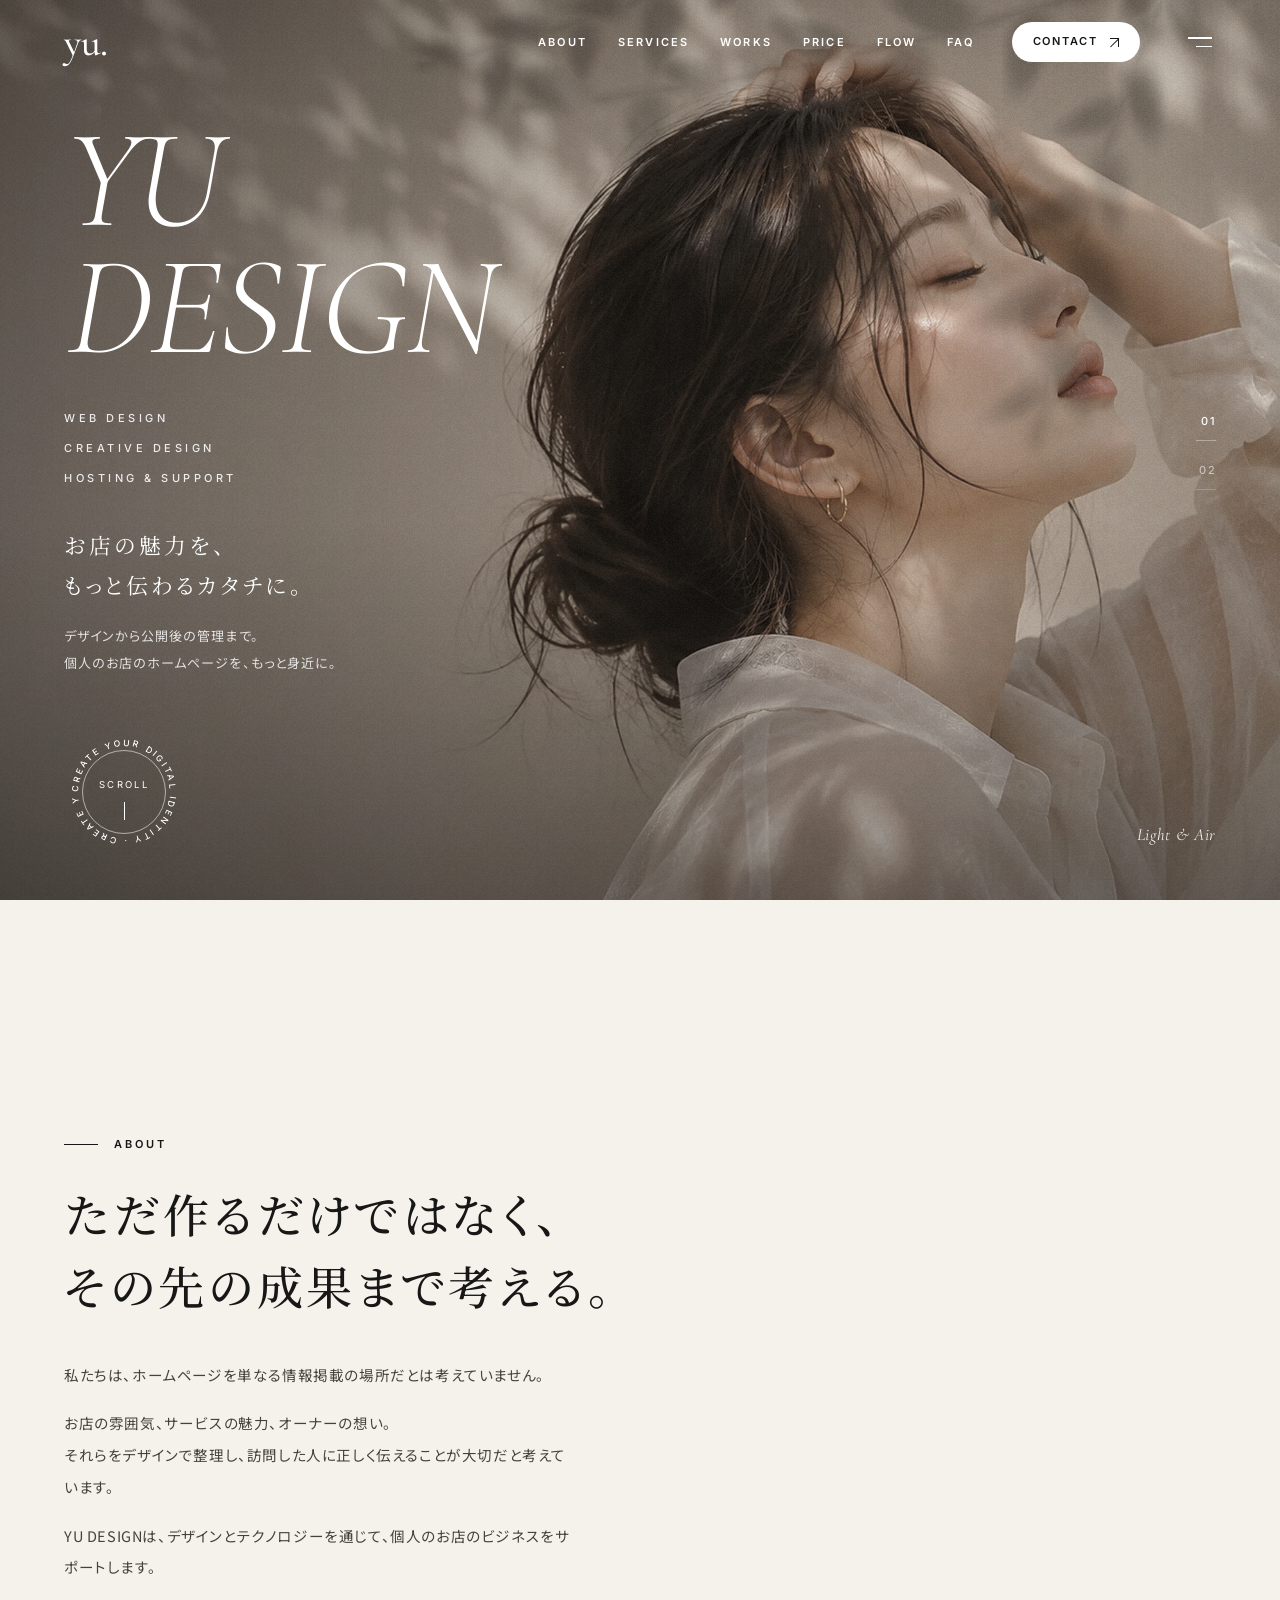
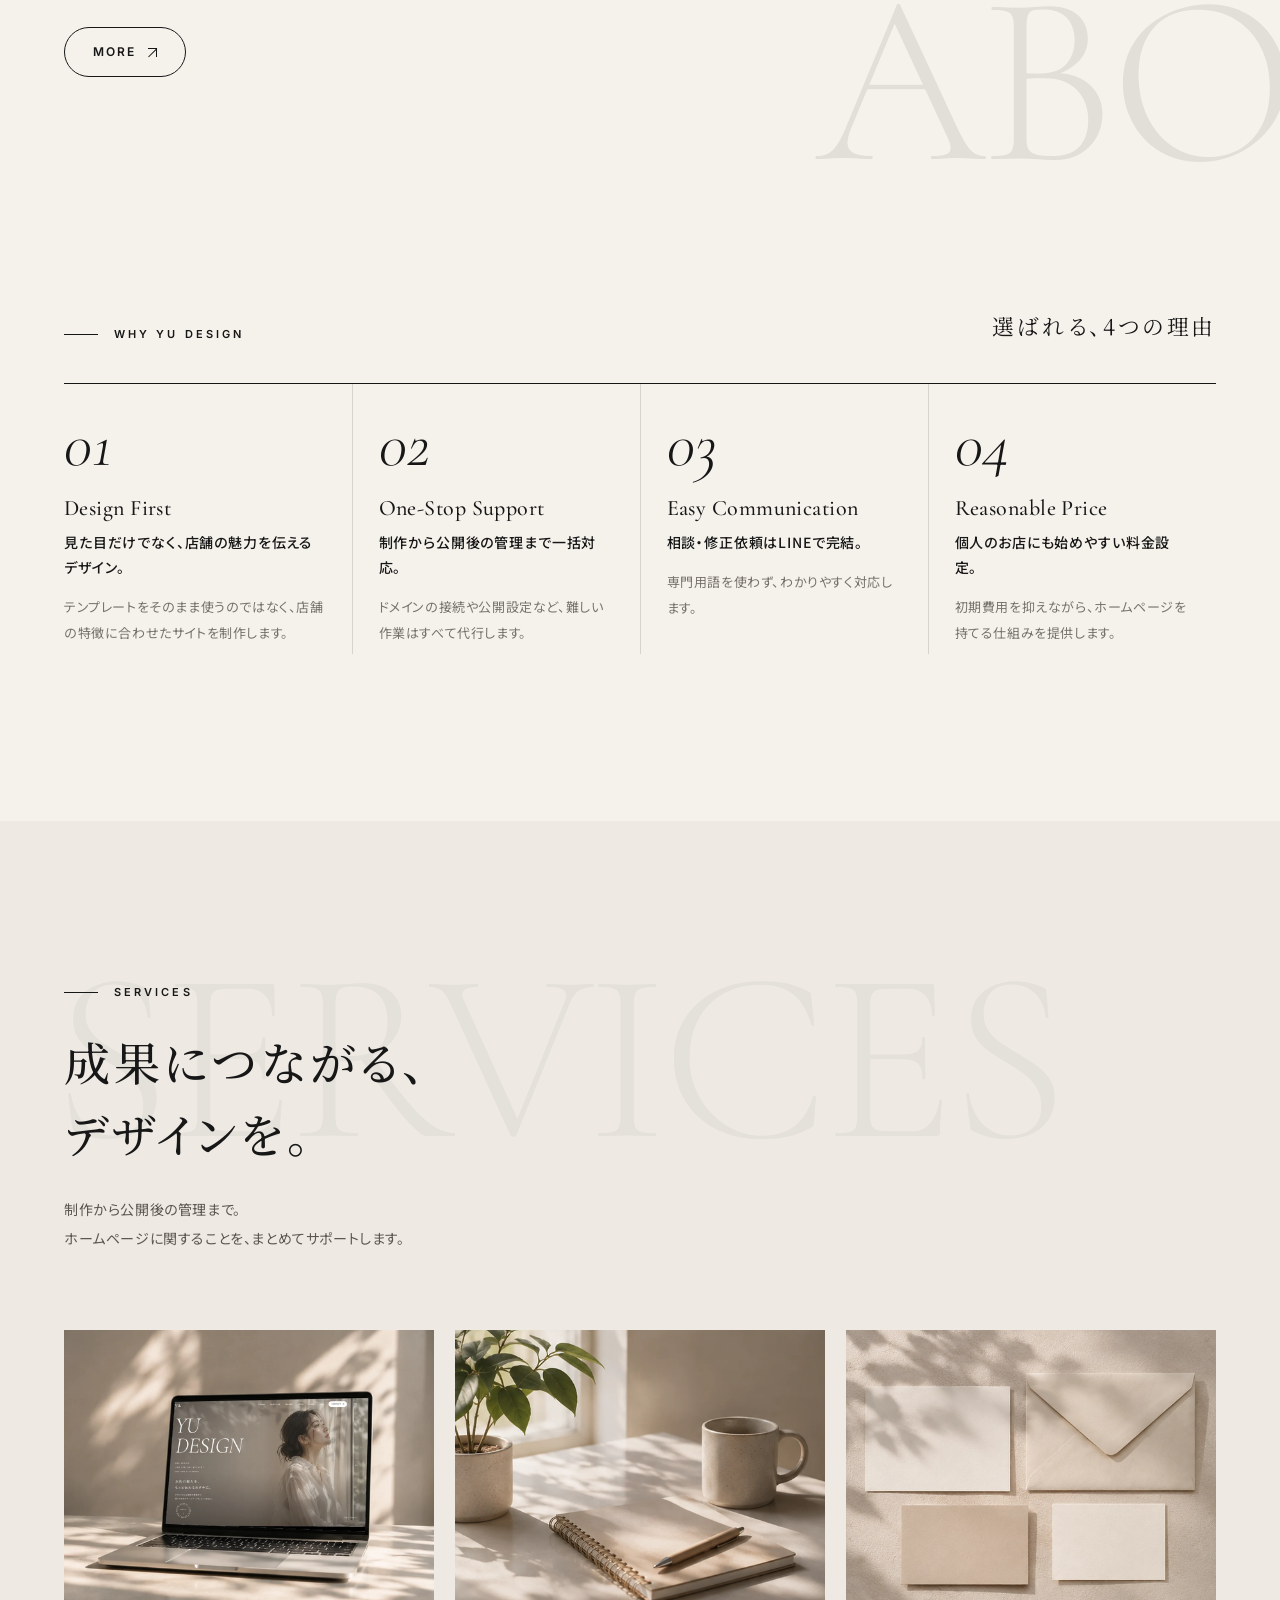
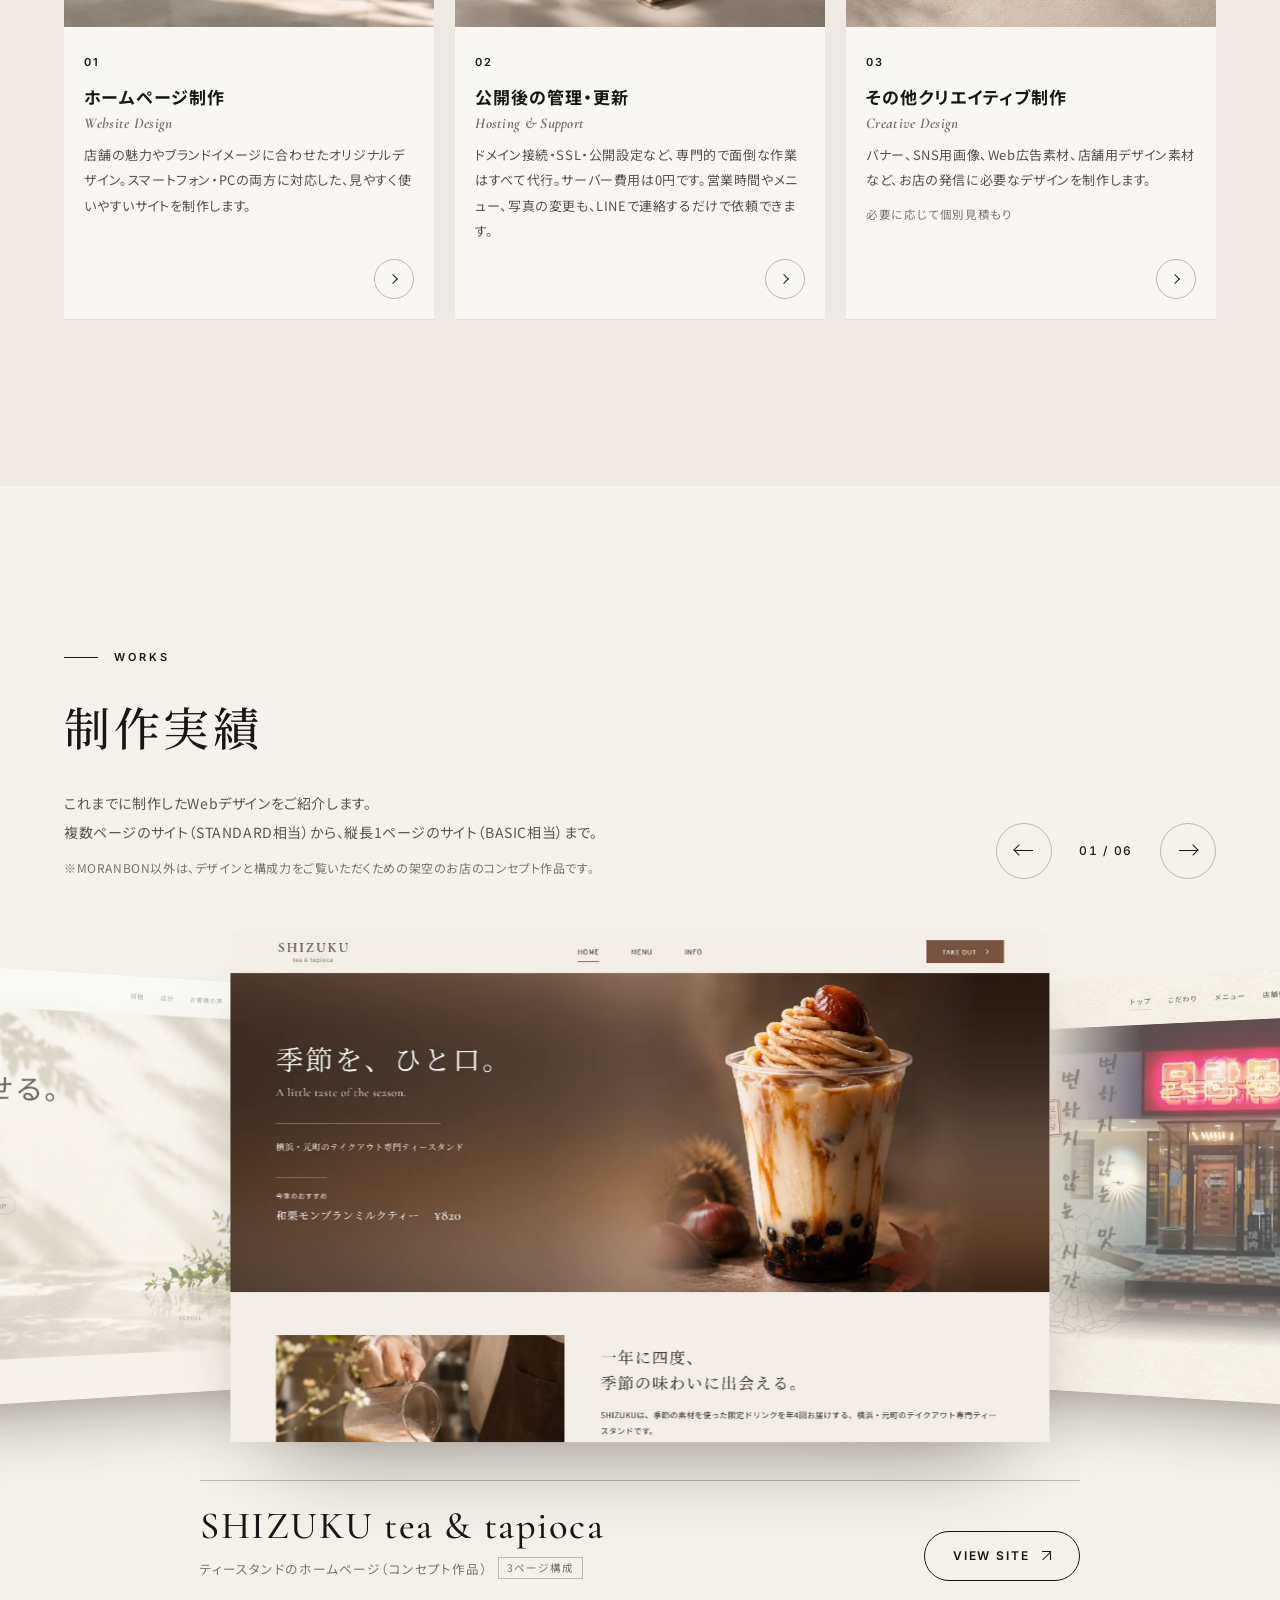
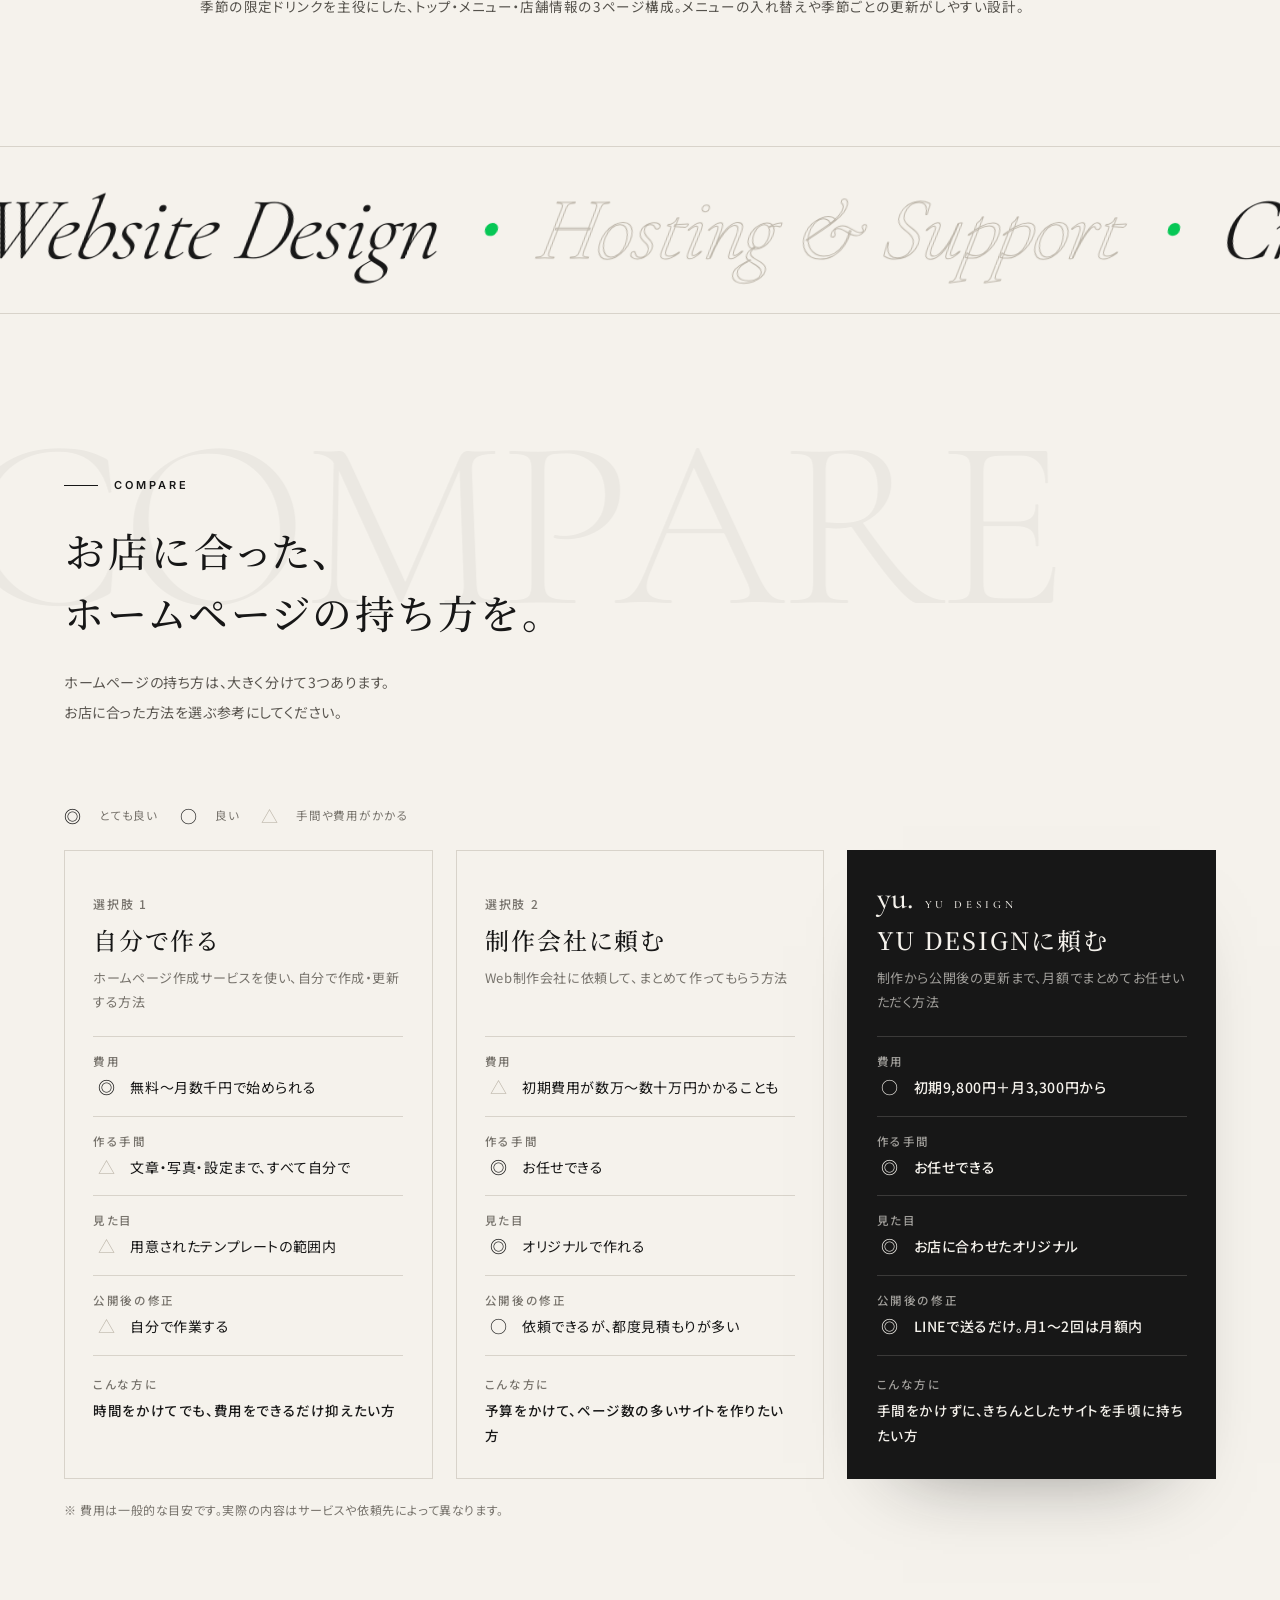
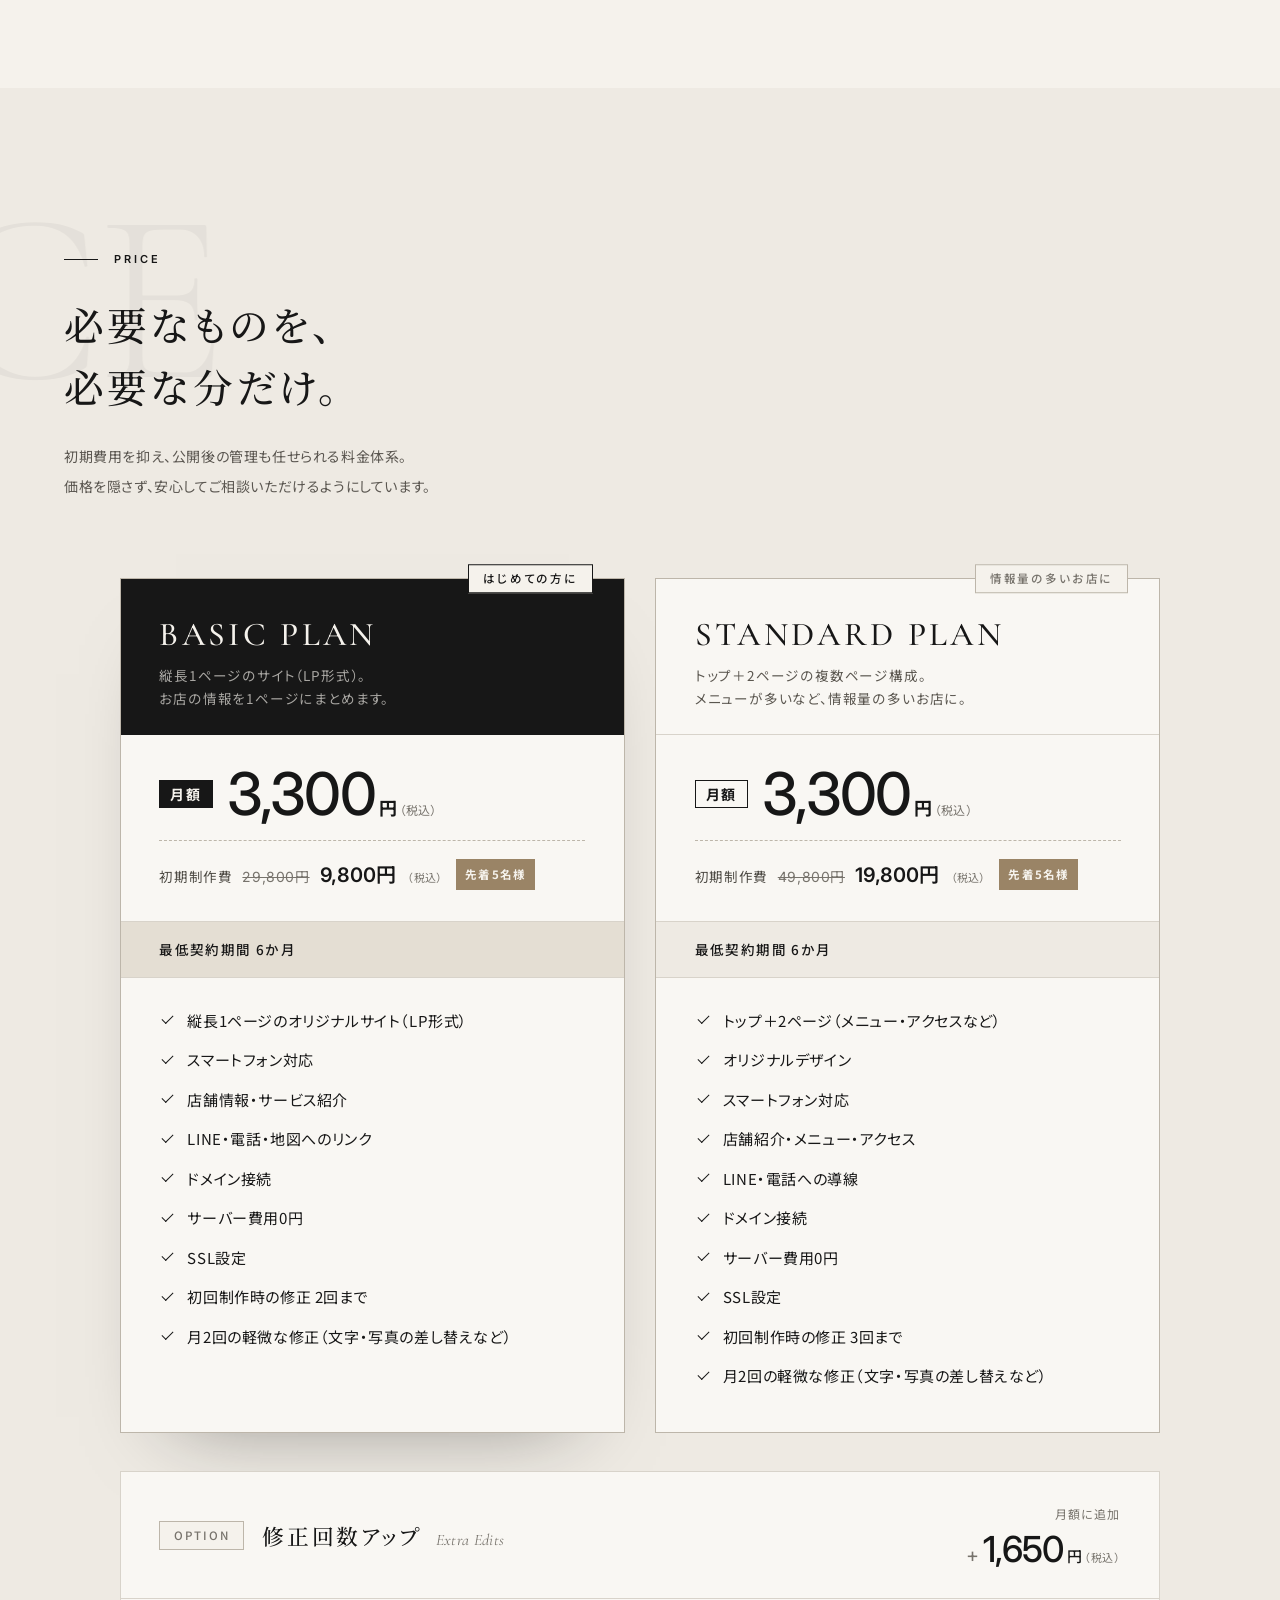
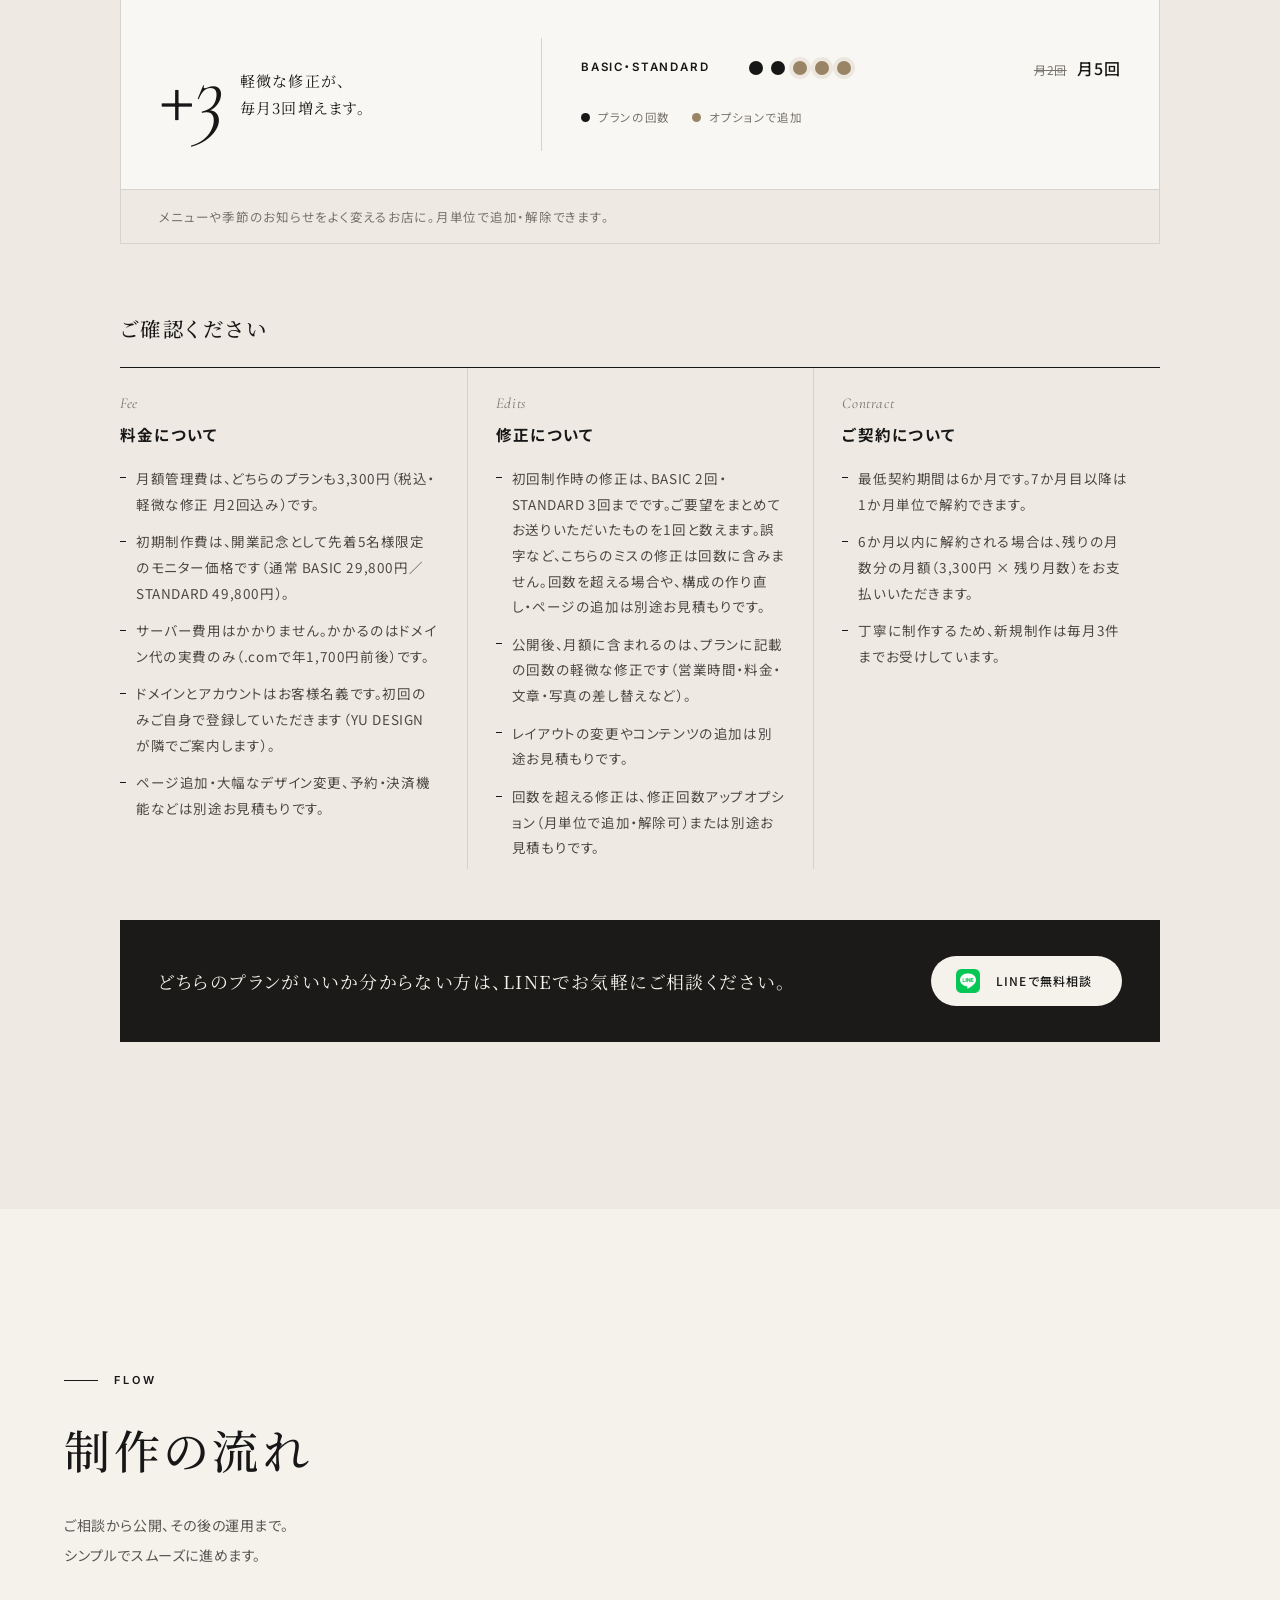
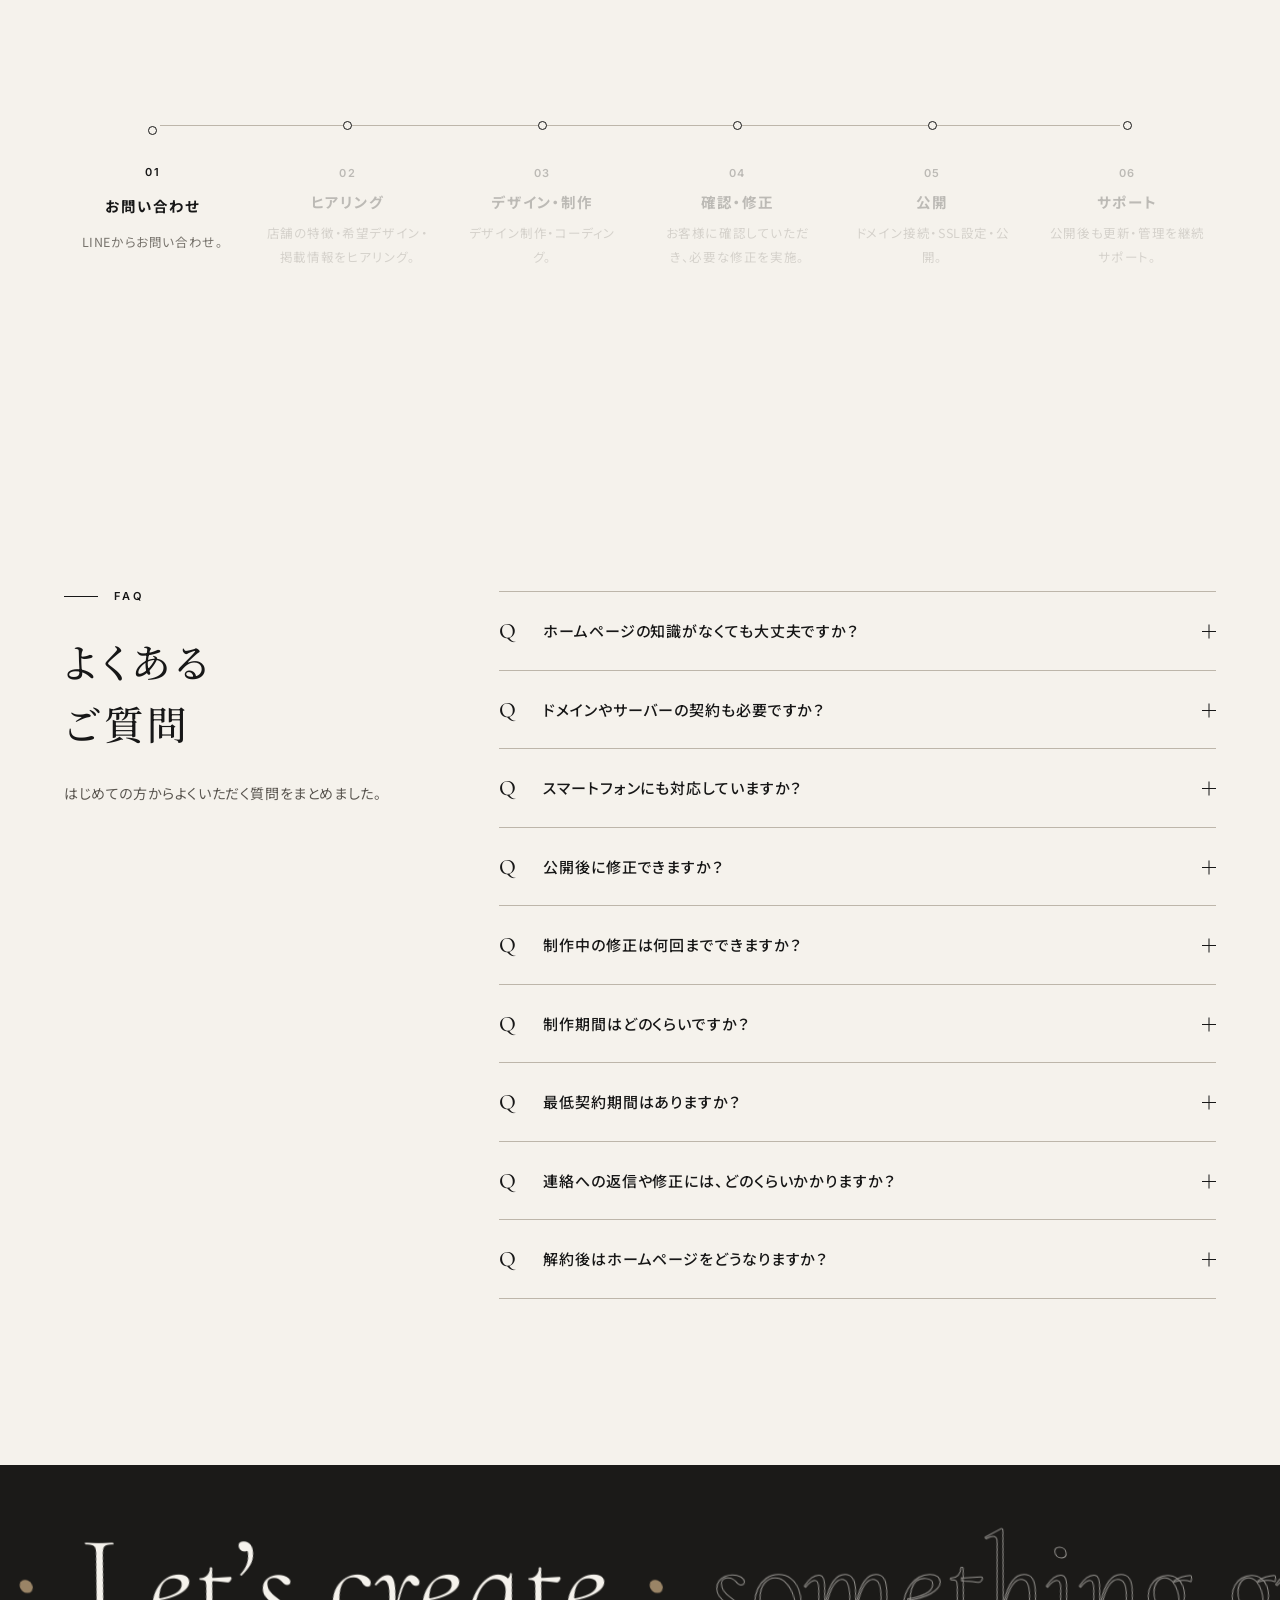
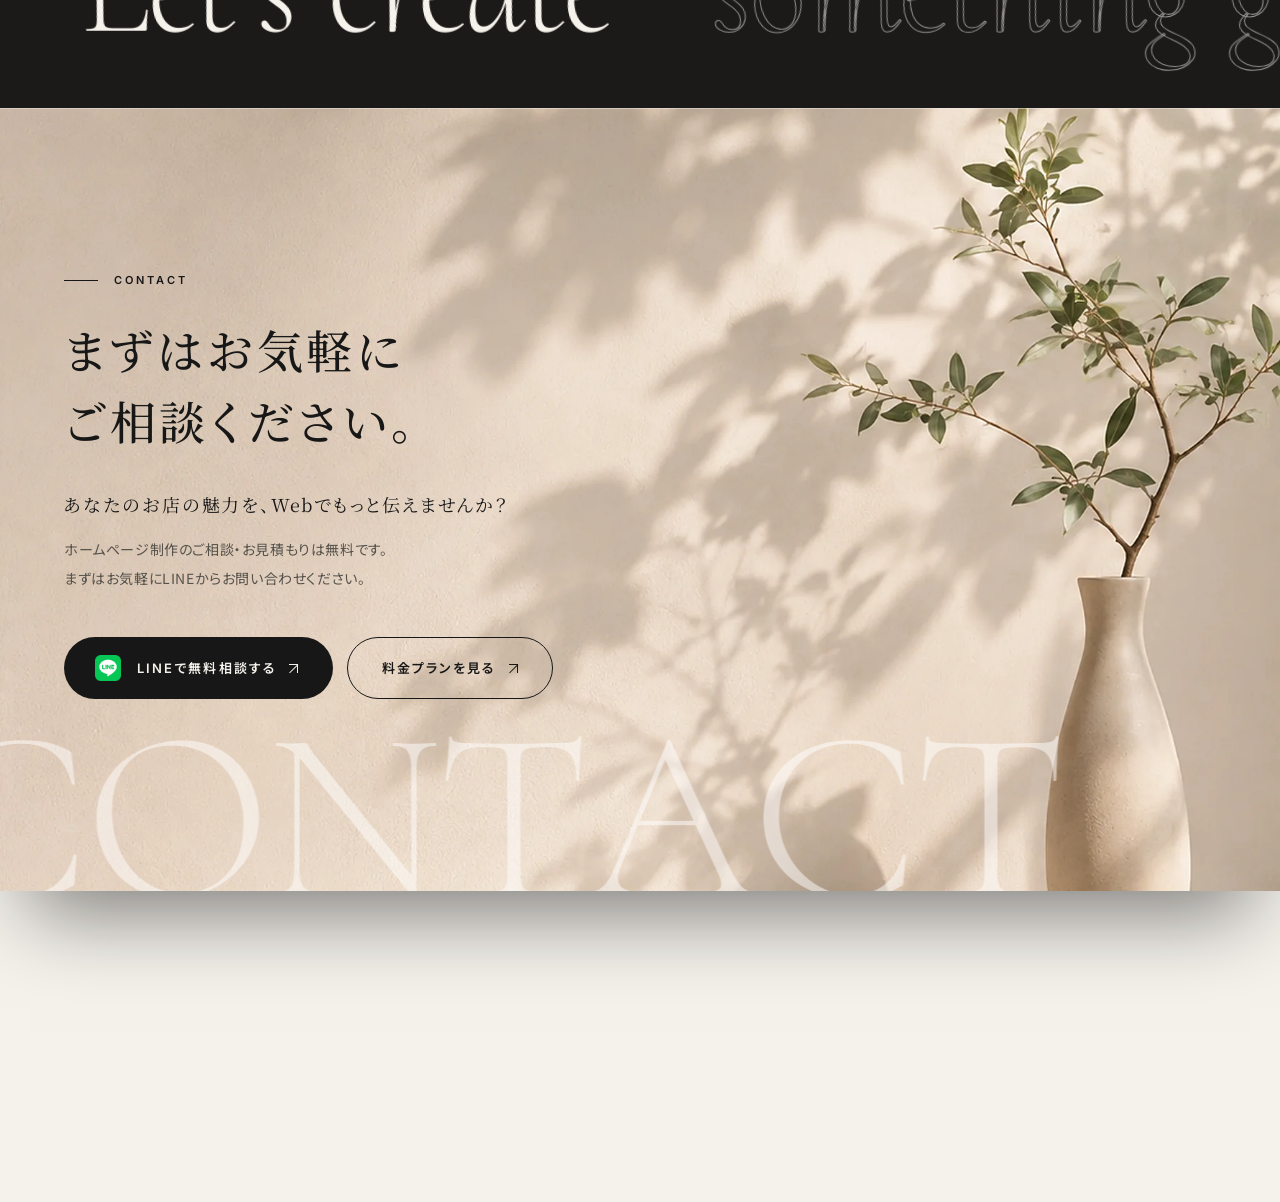
==== commit dc4bbbf1: "Simplify early cancellation: remaining months x 3,300 yen for all plans Co-Authored-By: Claude Opus " ====
--- a/index.html
+++ b/index.html
@@ -507,7 +507,7 @@
               <h4>ご契約について</h4>
               <ul role="list">
                 <li>最低契約期間は6か月です。7か月目以降は1か月単位で解約できます。</li>
-                <li>6か月以内の解約は、制作費の精算金をお願いしています（BASIC：2,500円／STANDARD：4,000円 × 残り月数）。</li>
+                <li>6か月以内に解約される場合は、残りの月数分の月額（3,300円 × 残り月数）をお支払いいただきます。</li>
                 <li>丁寧に制作するため、新規制作は毎月3件までお受けしています。</li>
               </ul>
             </section>
@@ -611,7 +611,7 @@
           </details>
           <details class="qa" data-reveal>
             <summary><span class="qa__q">Q</span><span class="qa__text">最低契約期間はありますか？</span><span class="qa__icon" aria-hidden="true"></span></summary>
-            <div class="qa__a"><span class="qa__mark">A</span><p>6か月です。初期制作費を抑えた分を月額でいただく仕組みのため、6か月以内に解約される場合は、残り月数に応じた制作費の精算金をお願いしています（BASIC：2,500円×残り月数／STANDARD：4,000円×残り月数）。7か月目以降は1か月単位で解約できます。</p></div>
+            <div class="qa__a"><span class="qa__mark">A</span><p>6か月です（どちらのプランも共通）。6か月以内に解約される場合は、残りの月数分の月額（3,300円×残り月数）をお支払いいただきます。7か月目以降は1か月単位で解約できます。</p></div>
           </details>
           <details class="qa" data-reveal>
             <summary><span class="qa__q">Q</span><span class="qa__text">連絡への返信や修正には、どのくらいかかりますか？</span><span class="qa__icon" aria-hidden="true"></span></summary>
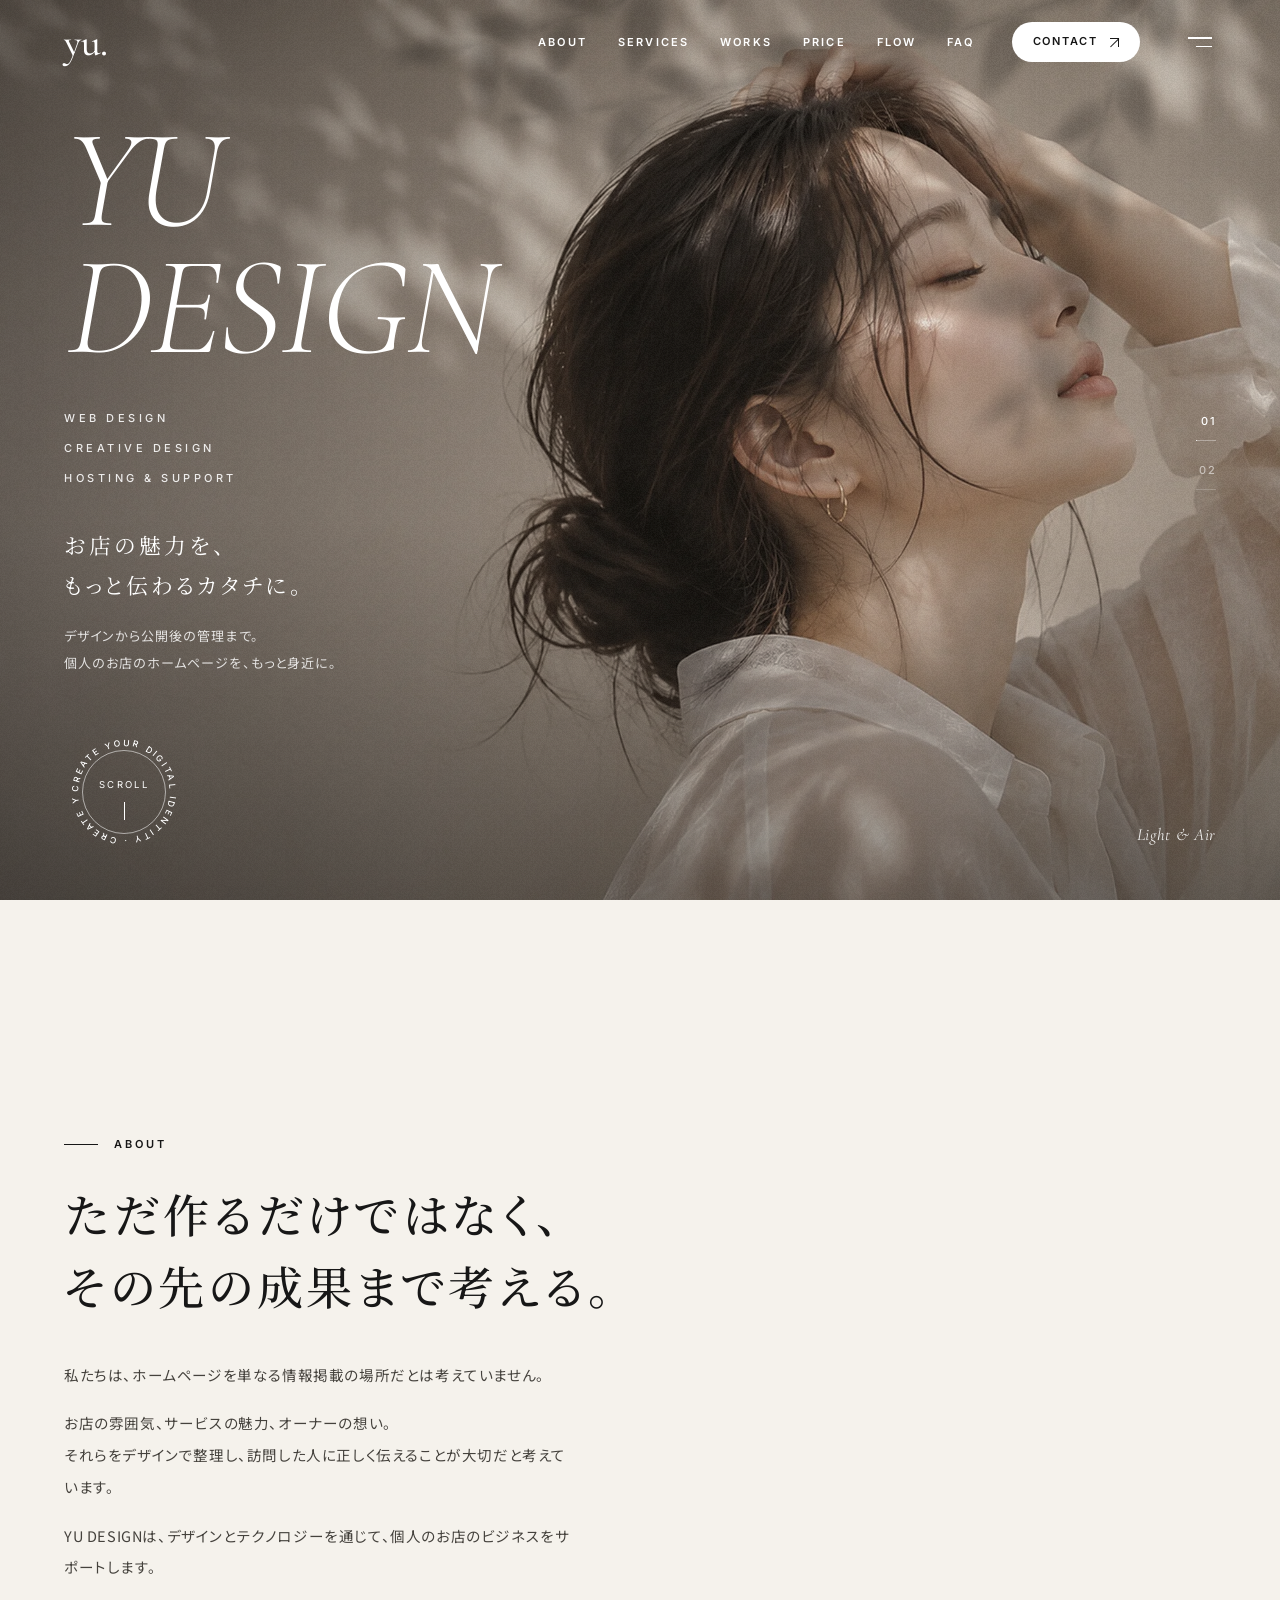
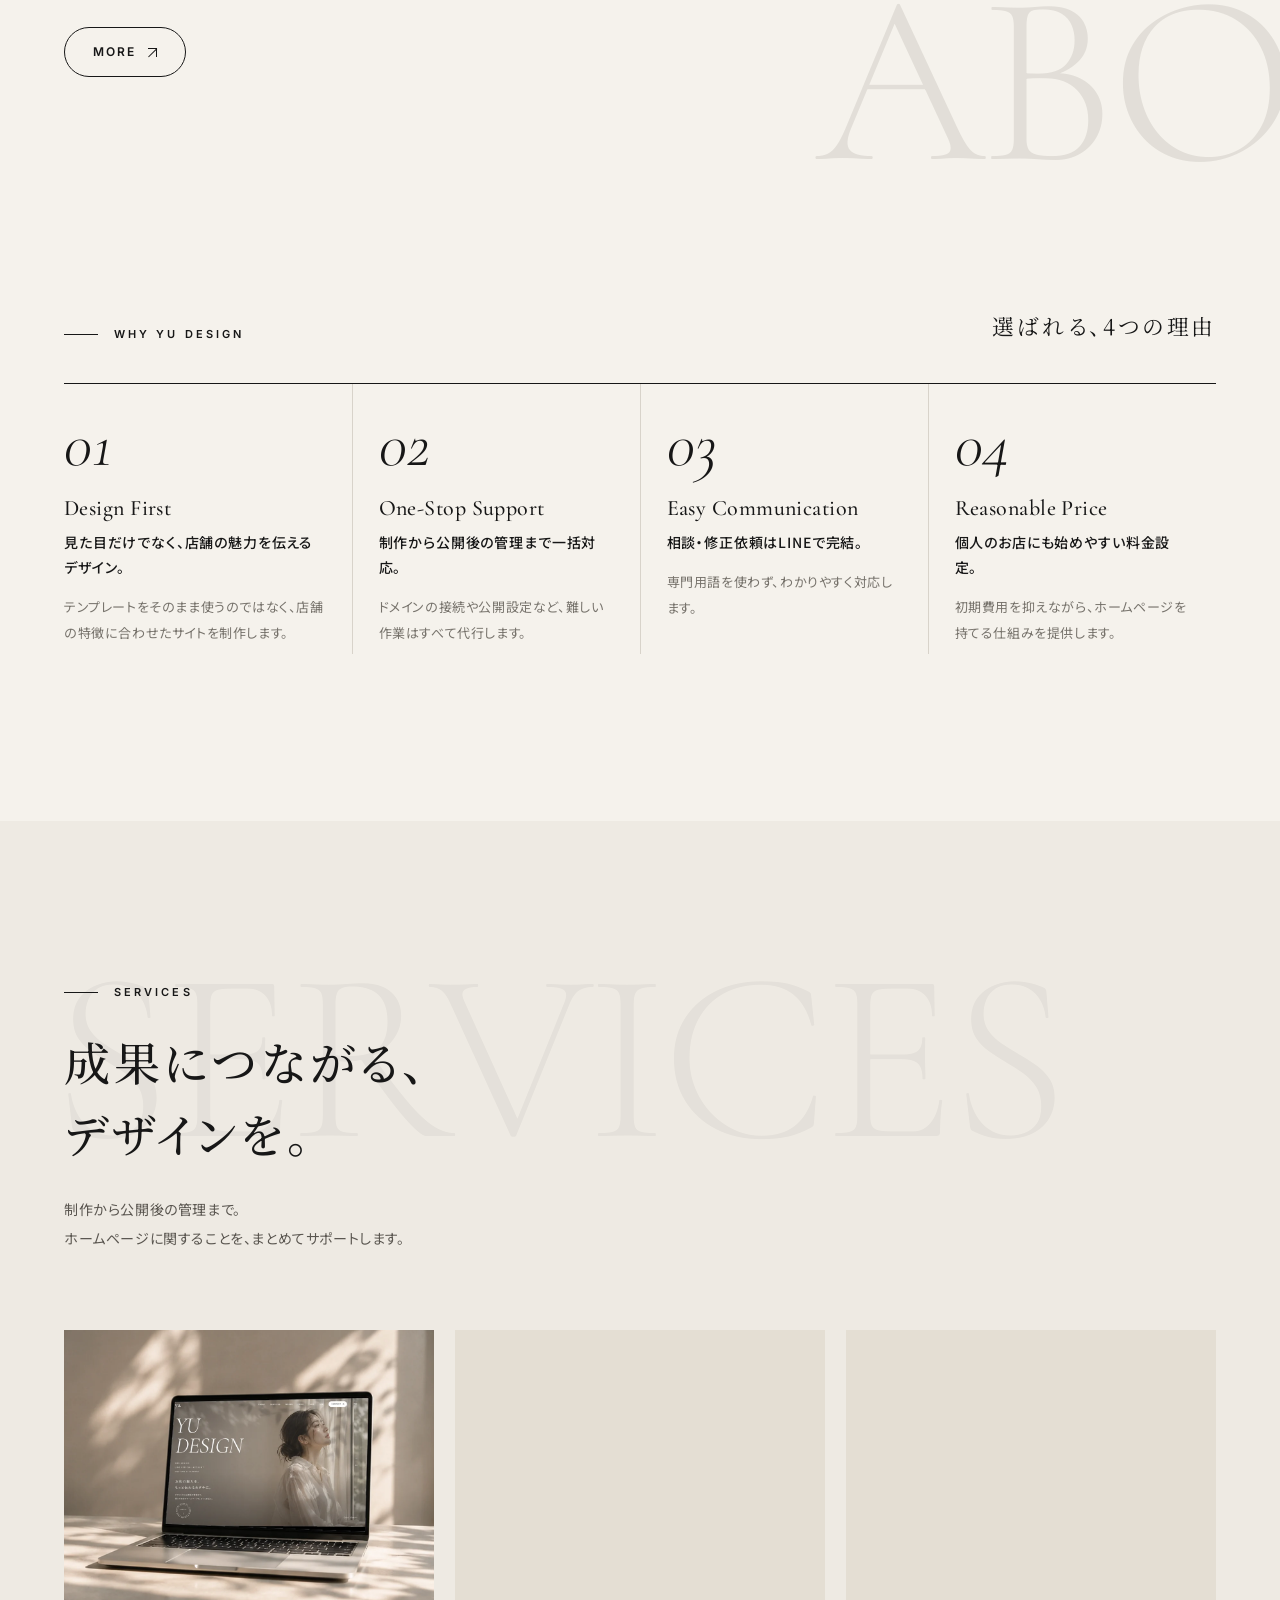
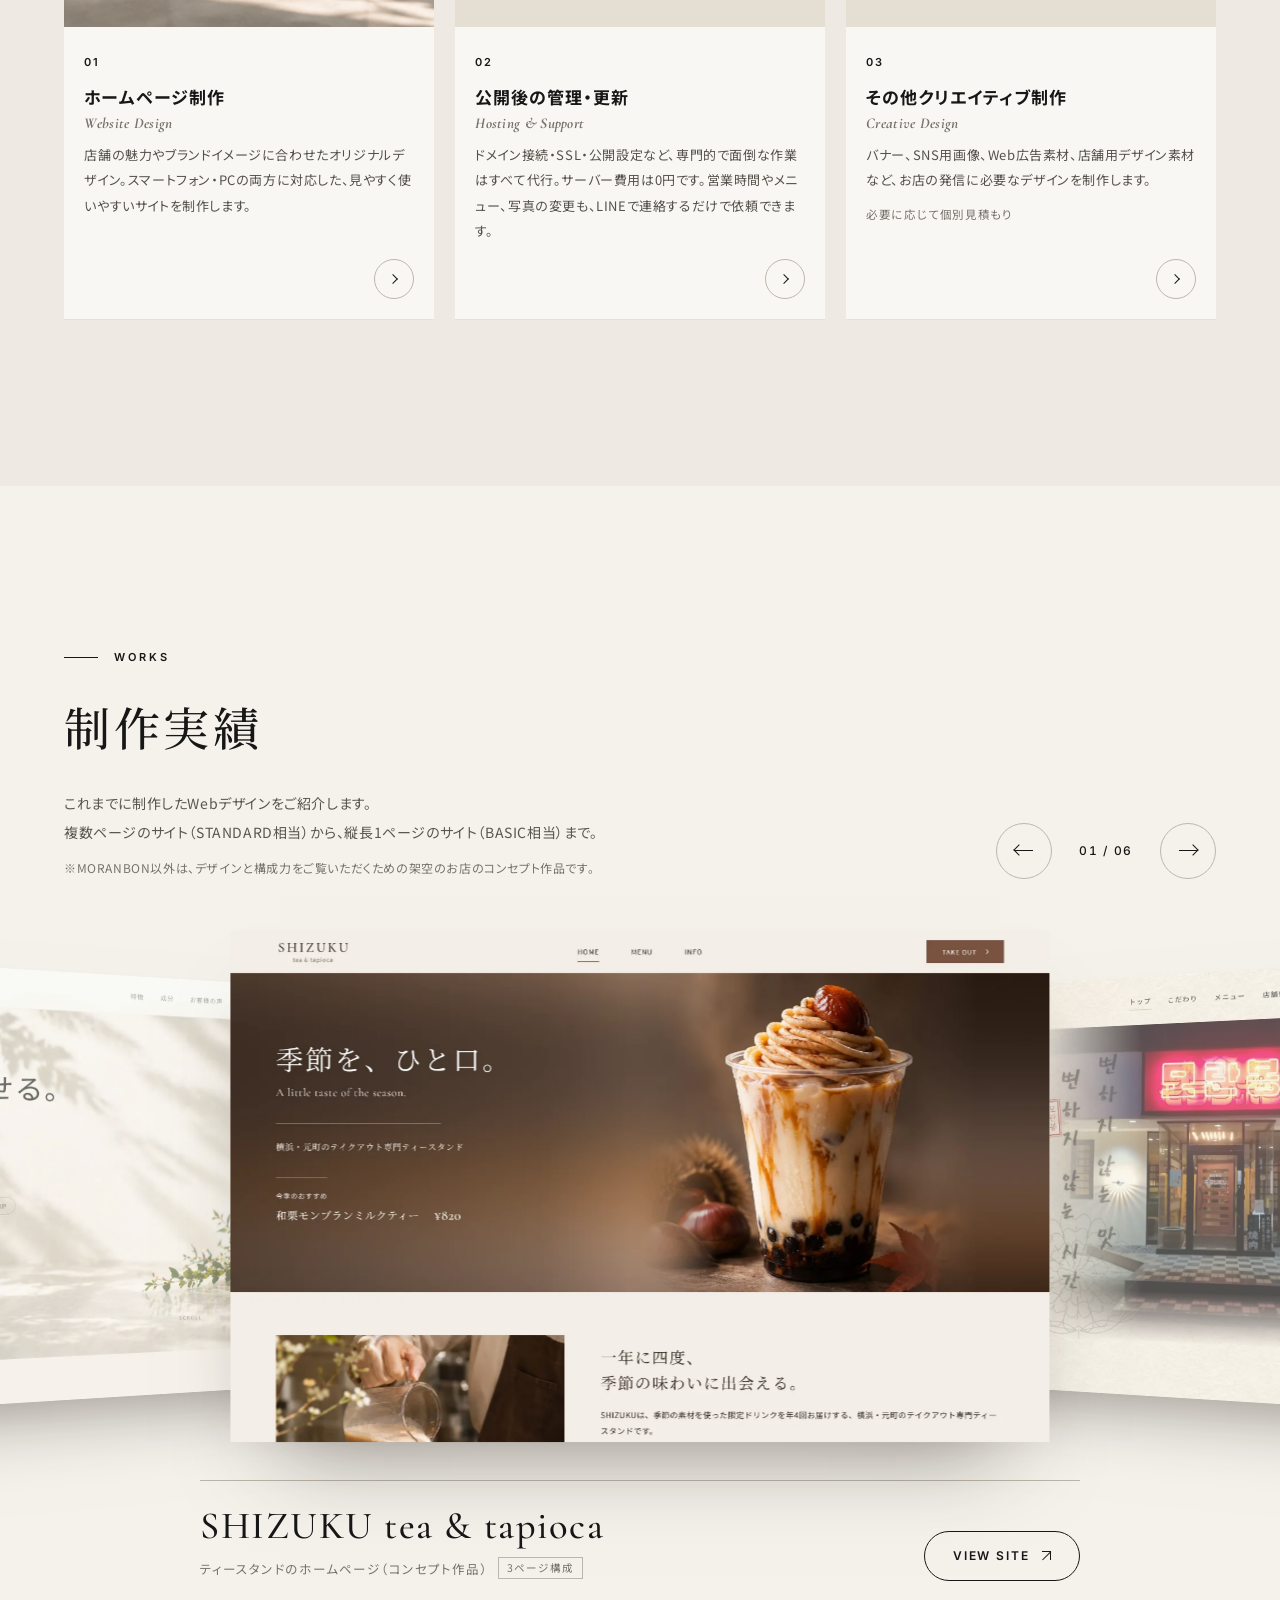
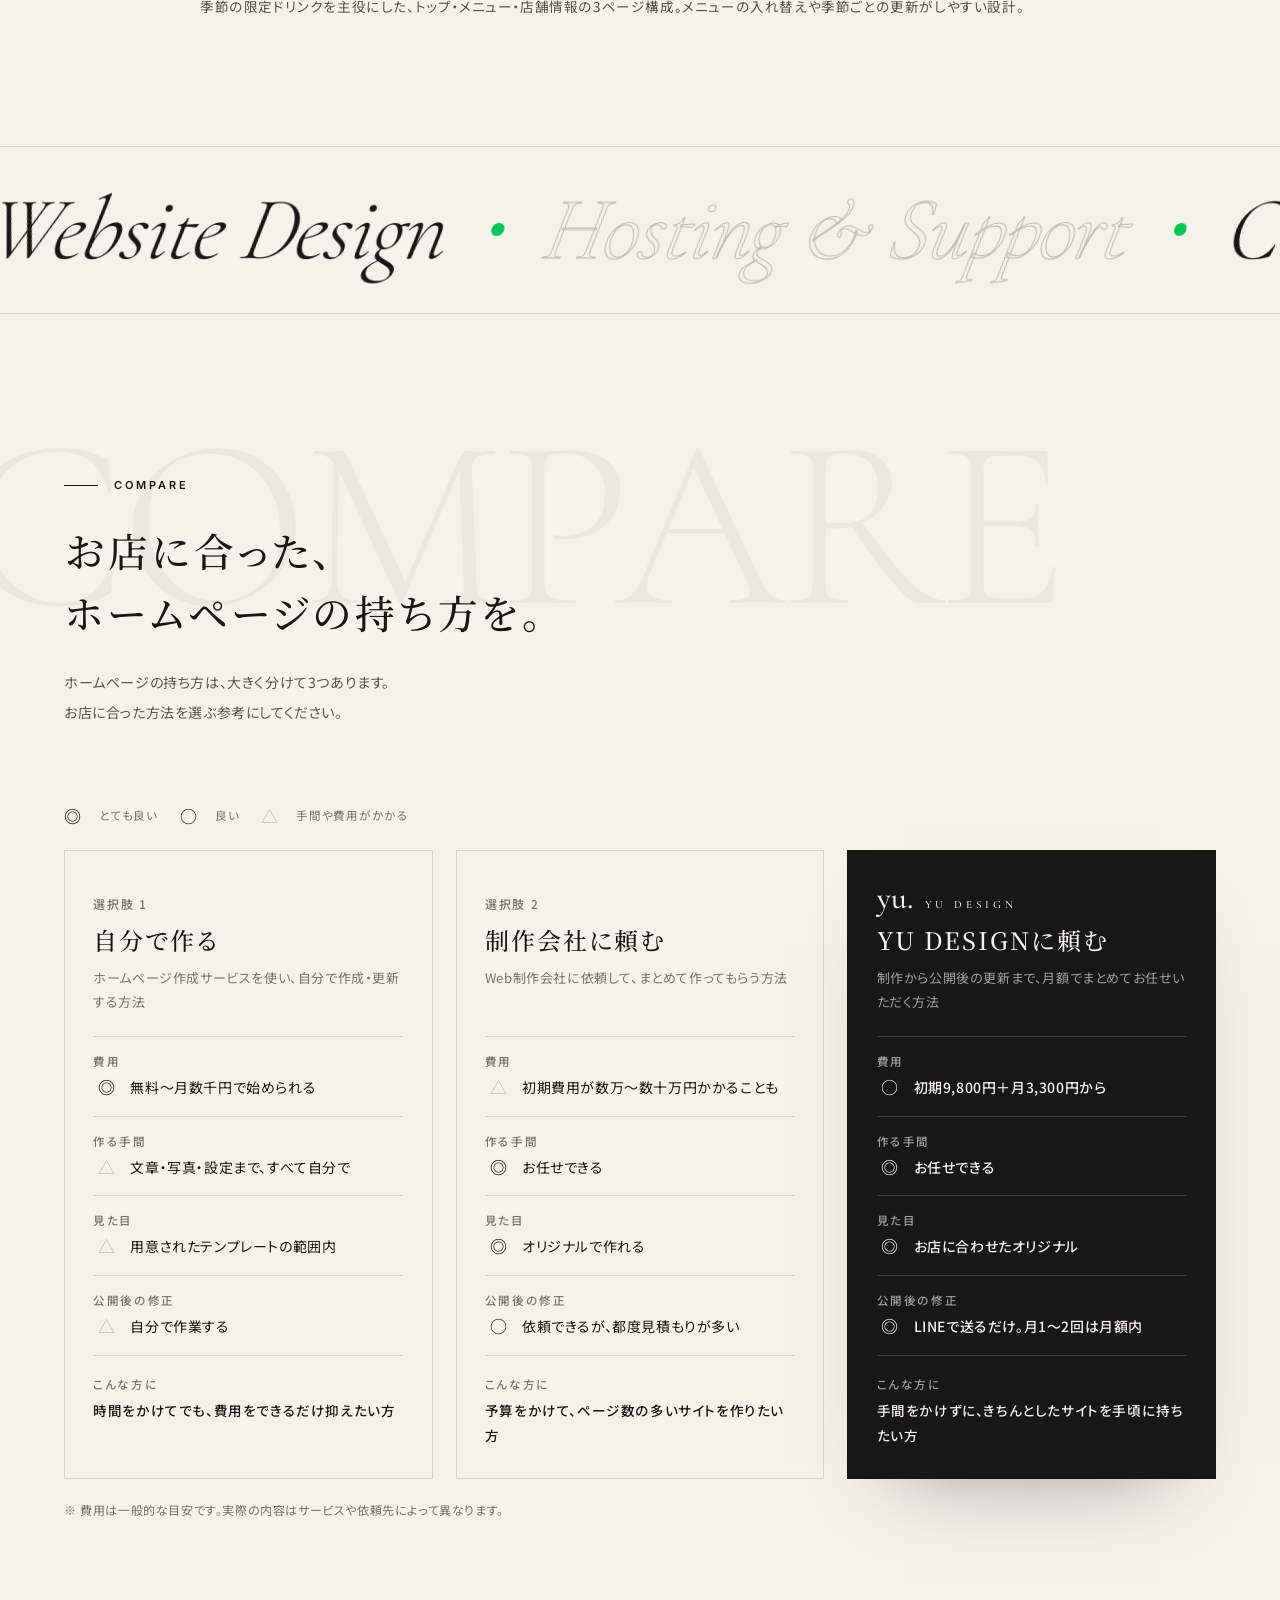
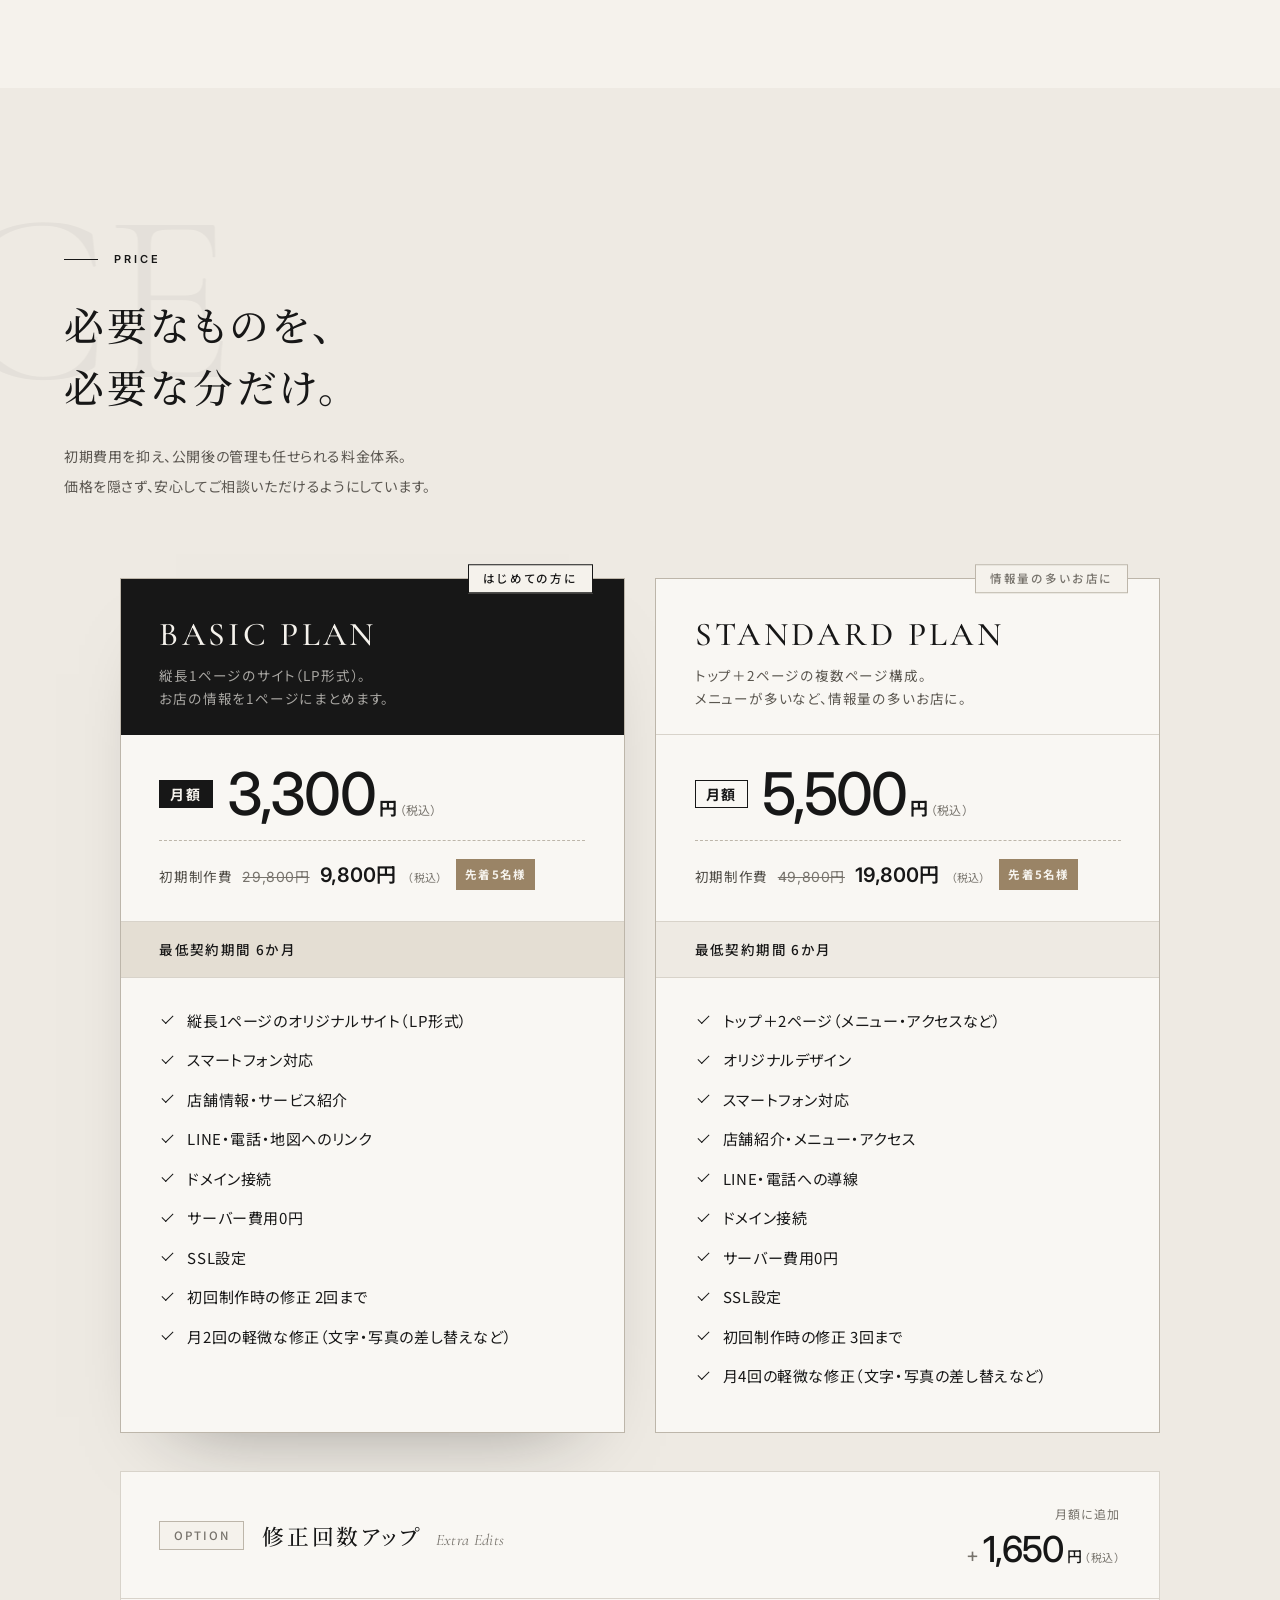
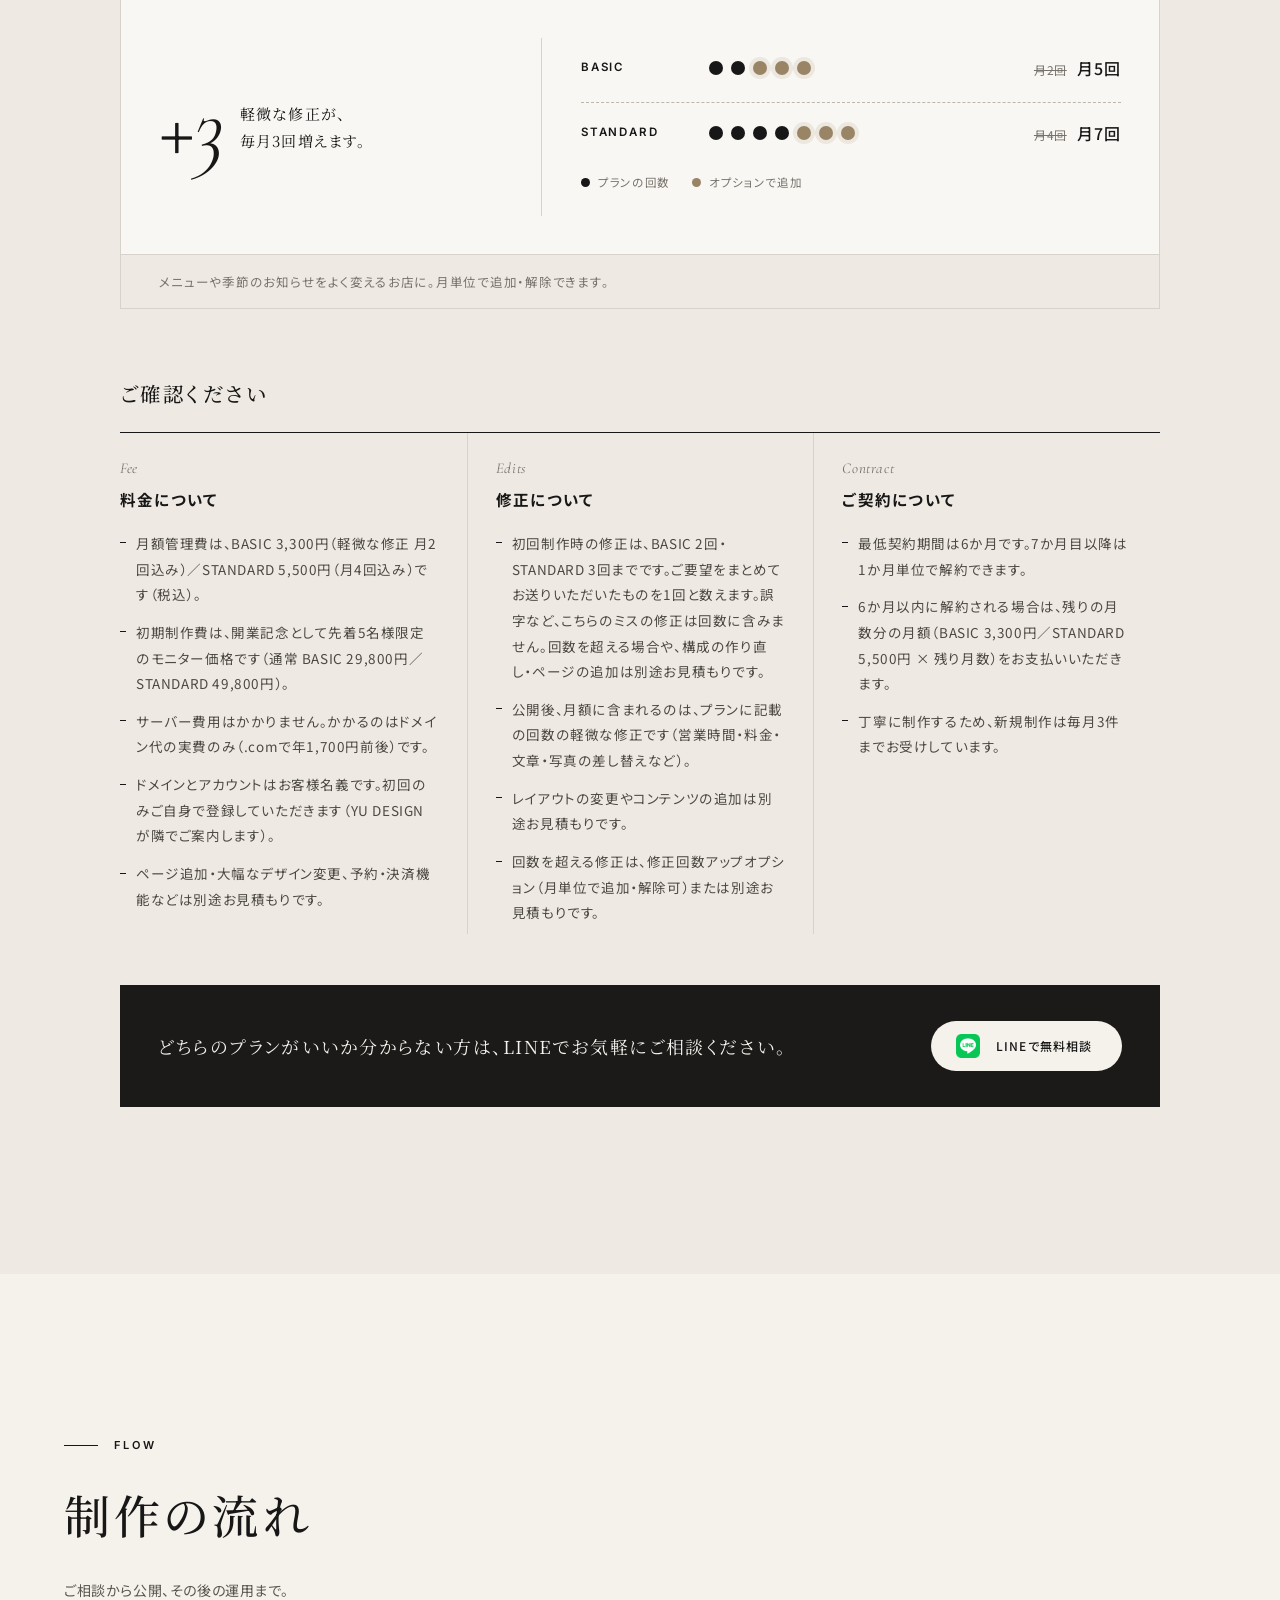
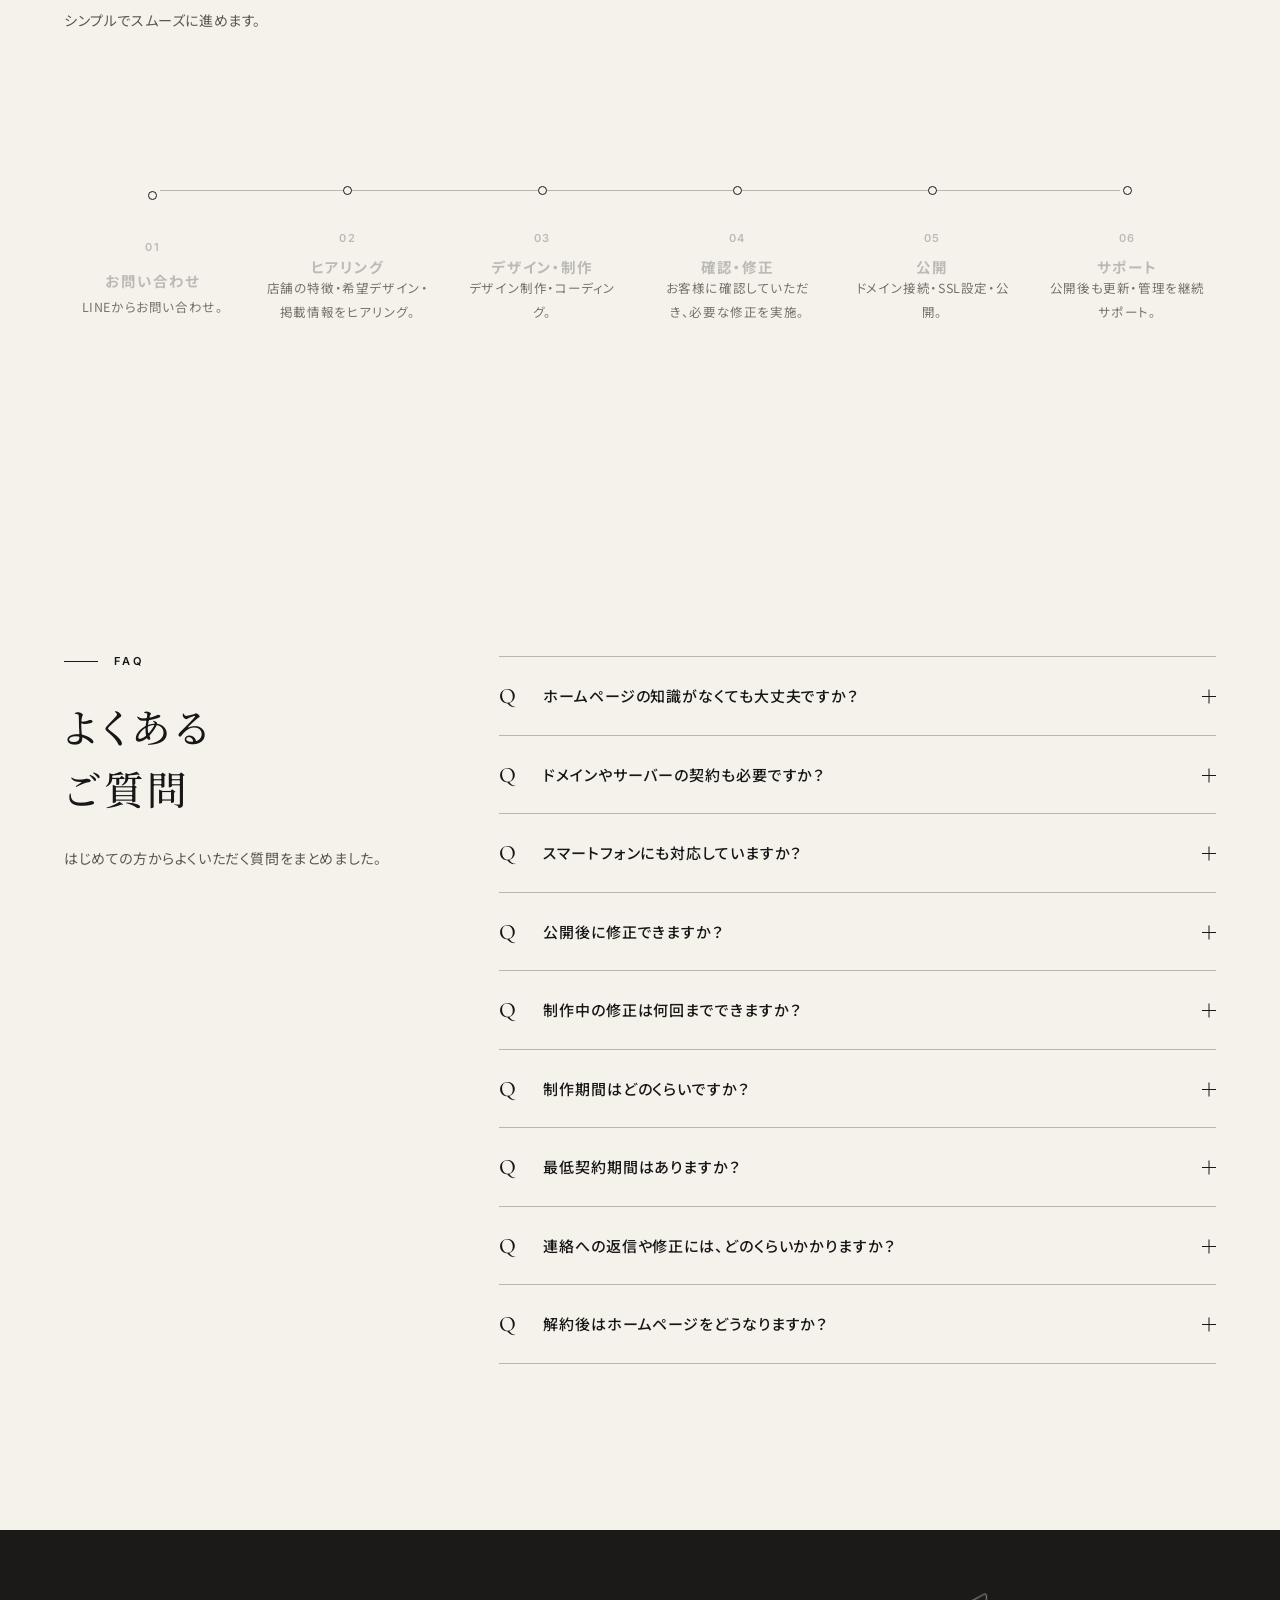
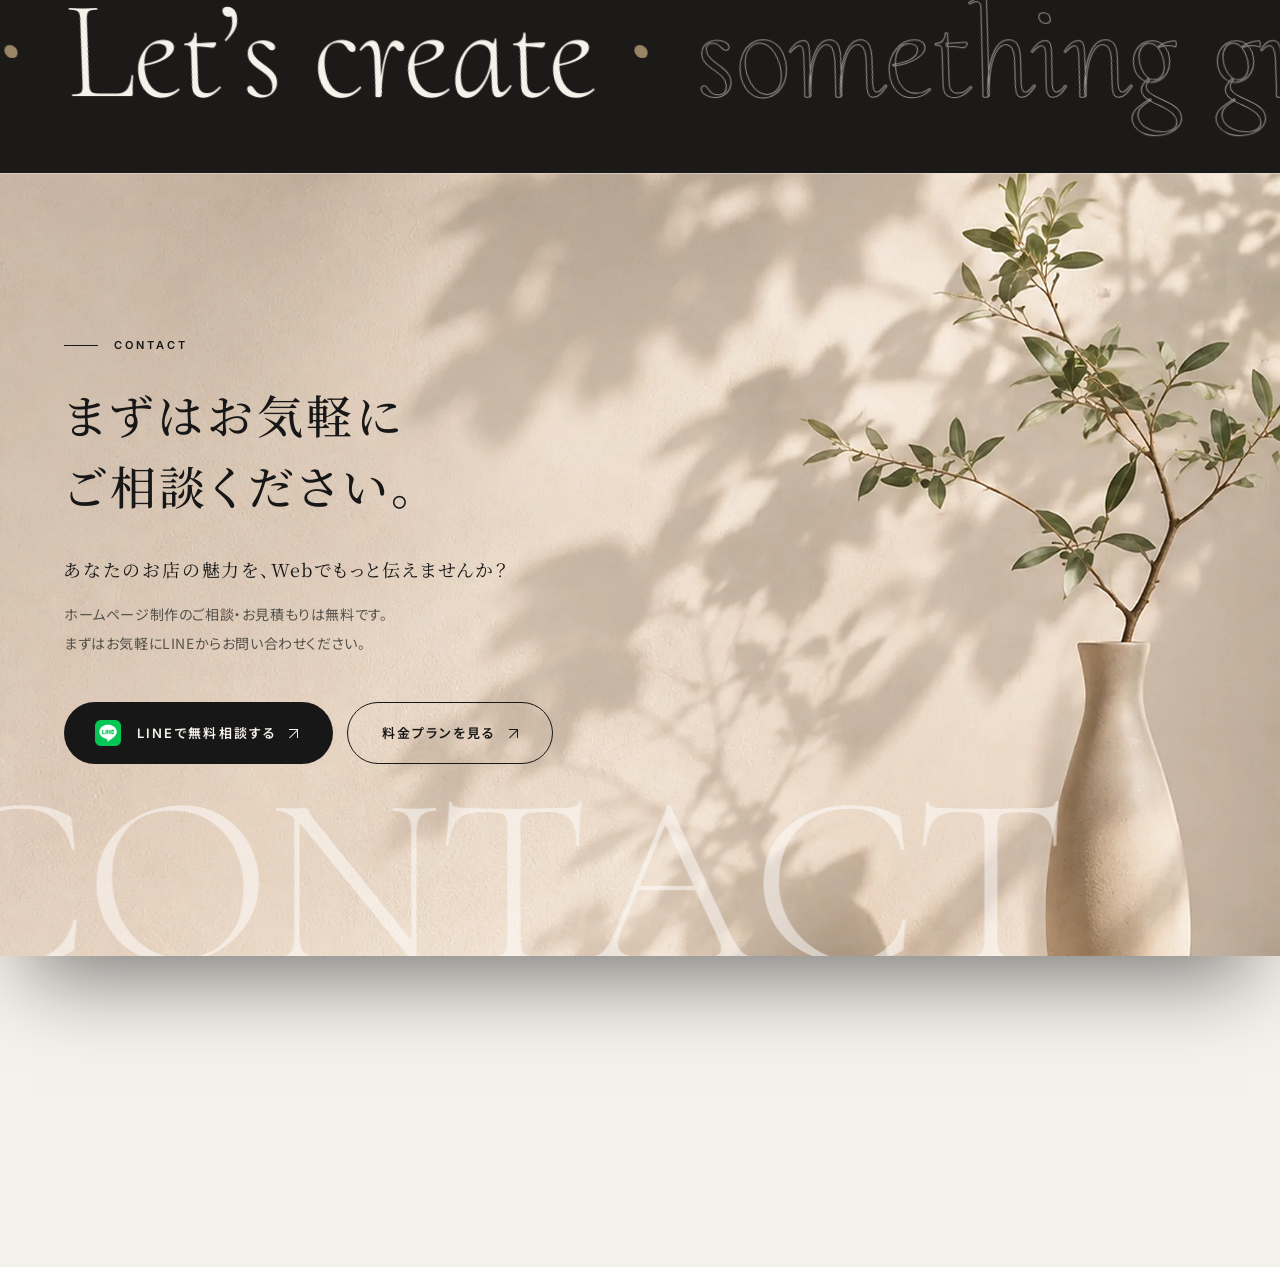
==== commit 1f9acec8: "STANDARD monthly 5,500 yen with 4 edits; update option rows and cancellation wording Co-Authored-By:" ====
--- a/index.html
+++ b/index.html
@@ -432,7 +432,7 @@
               <p class="plan__desc">トップ＋2ページの複数ページ構成。<br>メニューが多いなど、情報量の多いお店に。</p>
             </header>
             <div class="plan__prices">
-              <p class="plan__price-main"><span class="plan__price-label">月額</span><span class="num">3,300</span><span class="yen">円</span><small>（税込）</small></p>
+              <p class="plan__price-main"><span class="plan__price-label">月額</span><span class="num">5,500</span><span class="yen">円</span><small>（税込）</small></p>
               <p class="plan__price-sub"><span>初期制作費</span><s class="plan__price-reg">49,800円</s><b>19,800円</b><small>（税込）</small><em class="plan__monitor">先着5名様</em></p>
             </div>
             <p class="plan__term">最低契約期間 6か月</p>
@@ -446,7 +446,7 @@
               <li>サーバー費用0円</li>
               <li>SSL設定</li>
               <li>初回制作時の修正 3回まで</li>
-              <li>月2回の軽微な修正（文字・写真の差し替えなど）</li>
+              <li>月4回の軽微な修正（文字・写真の差し替えなど）</li>
             </ul>
           </article>
         </div>
@@ -467,9 +467,14 @@
             <div class="opt-card__right">
             <ul class="opt-card__rows" role="list">
               <li class="opt-row">
-                <span class="opt-row__plan">BASIC・STANDARD</span>
+                <span class="opt-row__plan">BASIC</span>
                 <span class="opt-row__meter" aria-hidden="true"><i class="dot dot--base"></i><i class="dot dot--base"></i><i class="dot dot--add" style="--d:0"></i><i class="dot dot--add" style="--d:1"></i><i class="dot dot--add" style="--d:2"></i></span>
                 <span class="opt-row__val"><s>月2回</s><b>月5回</b></span>
+              </li>
+              <li class="opt-row">
+                <span class="opt-row__plan">STANDARD</span>
+                <span class="opt-row__meter" aria-hidden="true"><i class="dot dot--base"></i><i class="dot dot--base"></i><i class="dot dot--base"></i><i class="dot dot--base"></i><i class="dot dot--add" style="--d:0"></i><i class="dot dot--add" style="--d:1"></i><i class="dot dot--add" style="--d:2"></i></span>
+                <span class="opt-row__val"><s>月4回</s><b>月7回</b></span>
               </li>
             </ul>
             <p class="opt-legend" aria-hidden="true"><span><i class="dot dot--base"></i>プランの回数</span><span><i class="dot dot--add" style="--d:0"></i>オプションで追加</span></p>
@@ -485,7 +490,7 @@
               <p class="price-notes__en">Fee</p>
               <h4>料金について</h4>
               <ul role="list">
-                <li>月額管理費は、どちらのプランも3,300円（税込・軽微な修正 月2回込み）です。</li>
+                <li>月額管理費は、BASIC 3,300円（軽微な修正 月2回込み）／STANDARD 5,500円（月4回込み）です（税込）。</li>
                 <li>初期制作費は、開業記念として先着5名様限定のモニター価格です（通常 BASIC 29,800円／STANDARD 49,800円）。</li>
                 <li>サーバー費用はかかりません。かかるのはドメイン代の実費のみ（.comで年1,700円前後）です。</li>
                 <li>ドメインとアカウントはお客様名義です。初回のみご自身で登録していただきます（YU DESIGNが隣でご案内します）。</li>
@@ -507,7 +512,7 @@
               <h4>ご契約について</h4>
               <ul role="list">
                 <li>最低契約期間は6か月です。7か月目以降は1か月単位で解約できます。</li>
-                <li>6か月以内に解約される場合は、残りの月数分の月額（3,300円 × 残り月数）をお支払いいただきます。</li>
+                <li>6か月以内に解約される場合は、残りの月数分の月額（BASIC 3,300円／STANDARD 5,500円 × 残り月数）をお支払いいただきます。</li>
                 <li>丁寧に制作するため、新規制作は毎月3件までお受けしています。</li>
               </ul>
             </section>
@@ -611,7 +616,7 @@
           </details>
           <details class="qa" data-reveal>
             <summary><span class="qa__q">Q</span><span class="qa__text">最低契約期間はありますか？</span><span class="qa__icon" aria-hidden="true"></span></summary>
-            <div class="qa__a"><span class="qa__mark">A</span><p>6か月です（どちらのプランも共通）。6か月以内に解約される場合は、残りの月数分の月額（3,300円×残り月数）をお支払いいただきます。7か月目以降は1か月単位で解約できます。</p></div>
+            <div class="qa__a"><span class="qa__mark">A</span><p>6か月です（どちらのプランも共通）。6か月以内に解約される場合は、残りの月数分の月額（BASIC 3,300円／STANDARD 5,500円 × 残り月数）をお支払いいただきます。7か月目以降は1か月単位で解約できます。</p></div>
           </details>
           <details class="qa" data-reveal>
             <summary><span class="qa__q">Q</span><span class="qa__text">連絡への返信や修正には、どのくらいかかりますか？</span><span class="qa__icon" aria-hidden="true"></span></summary>
--- a/css/style.css
+++ b/css/style.css
@@ -893,5 +893,6 @@
 .plan__price-sub { flex-wrap: wrap; row-gap: 6px; }
 .plan__price-reg { font-family: var(--f-en); font-size: 14px; color: var(--sub); text-decoration-thickness: 1px; }
 .plan__monitor { font-style: normal; font-size: 11.5px; font-weight: 700; letter-spacing: .1em; color: var(--bg); background: var(--acc); padding: 4px 9px; margin-left: 4px; align-self: center; }
-.opt-row { grid-template-columns: 150px 1fr auto; }
+.opt-row { grid-template-columns: 110px 1fr auto; }
+.opt-row__meter { flex-wrap: wrap; }
 @media (max-width: 767px) { .opt-row { grid-template-columns: 1fr auto; } }
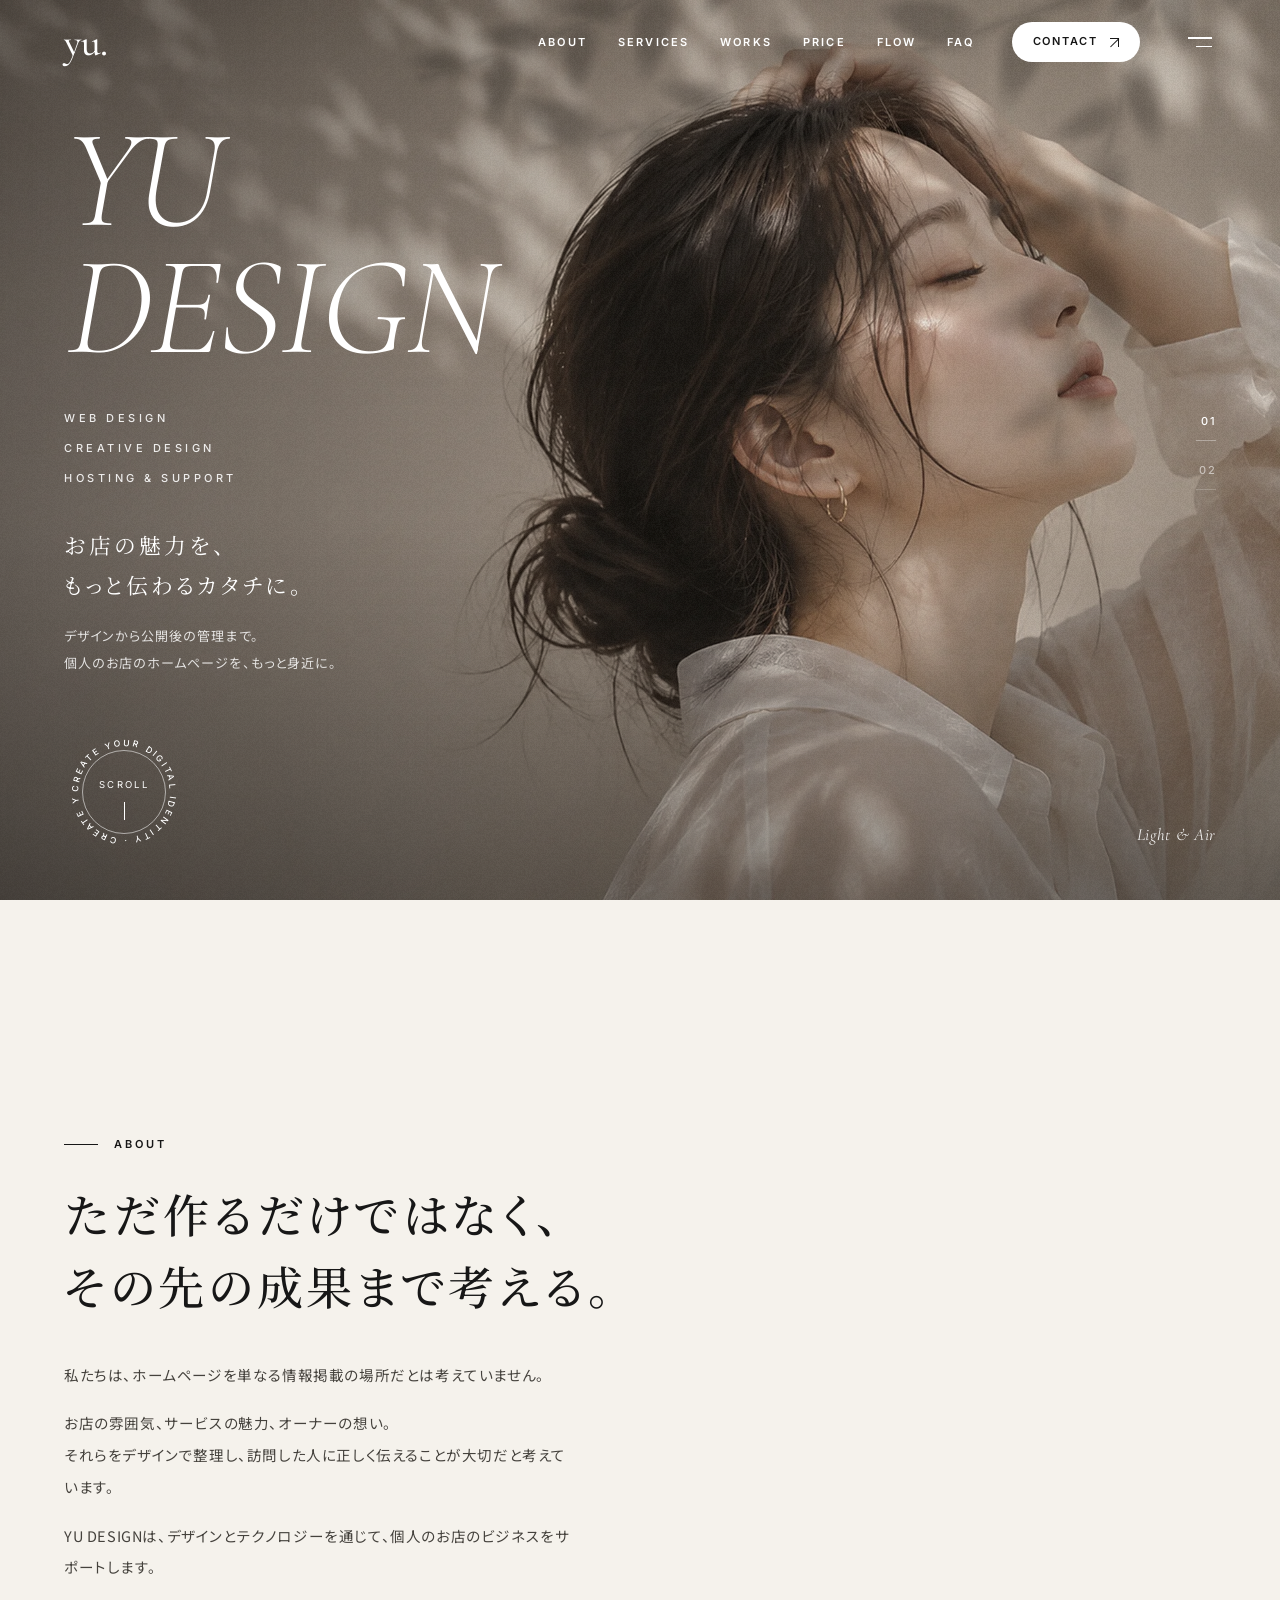
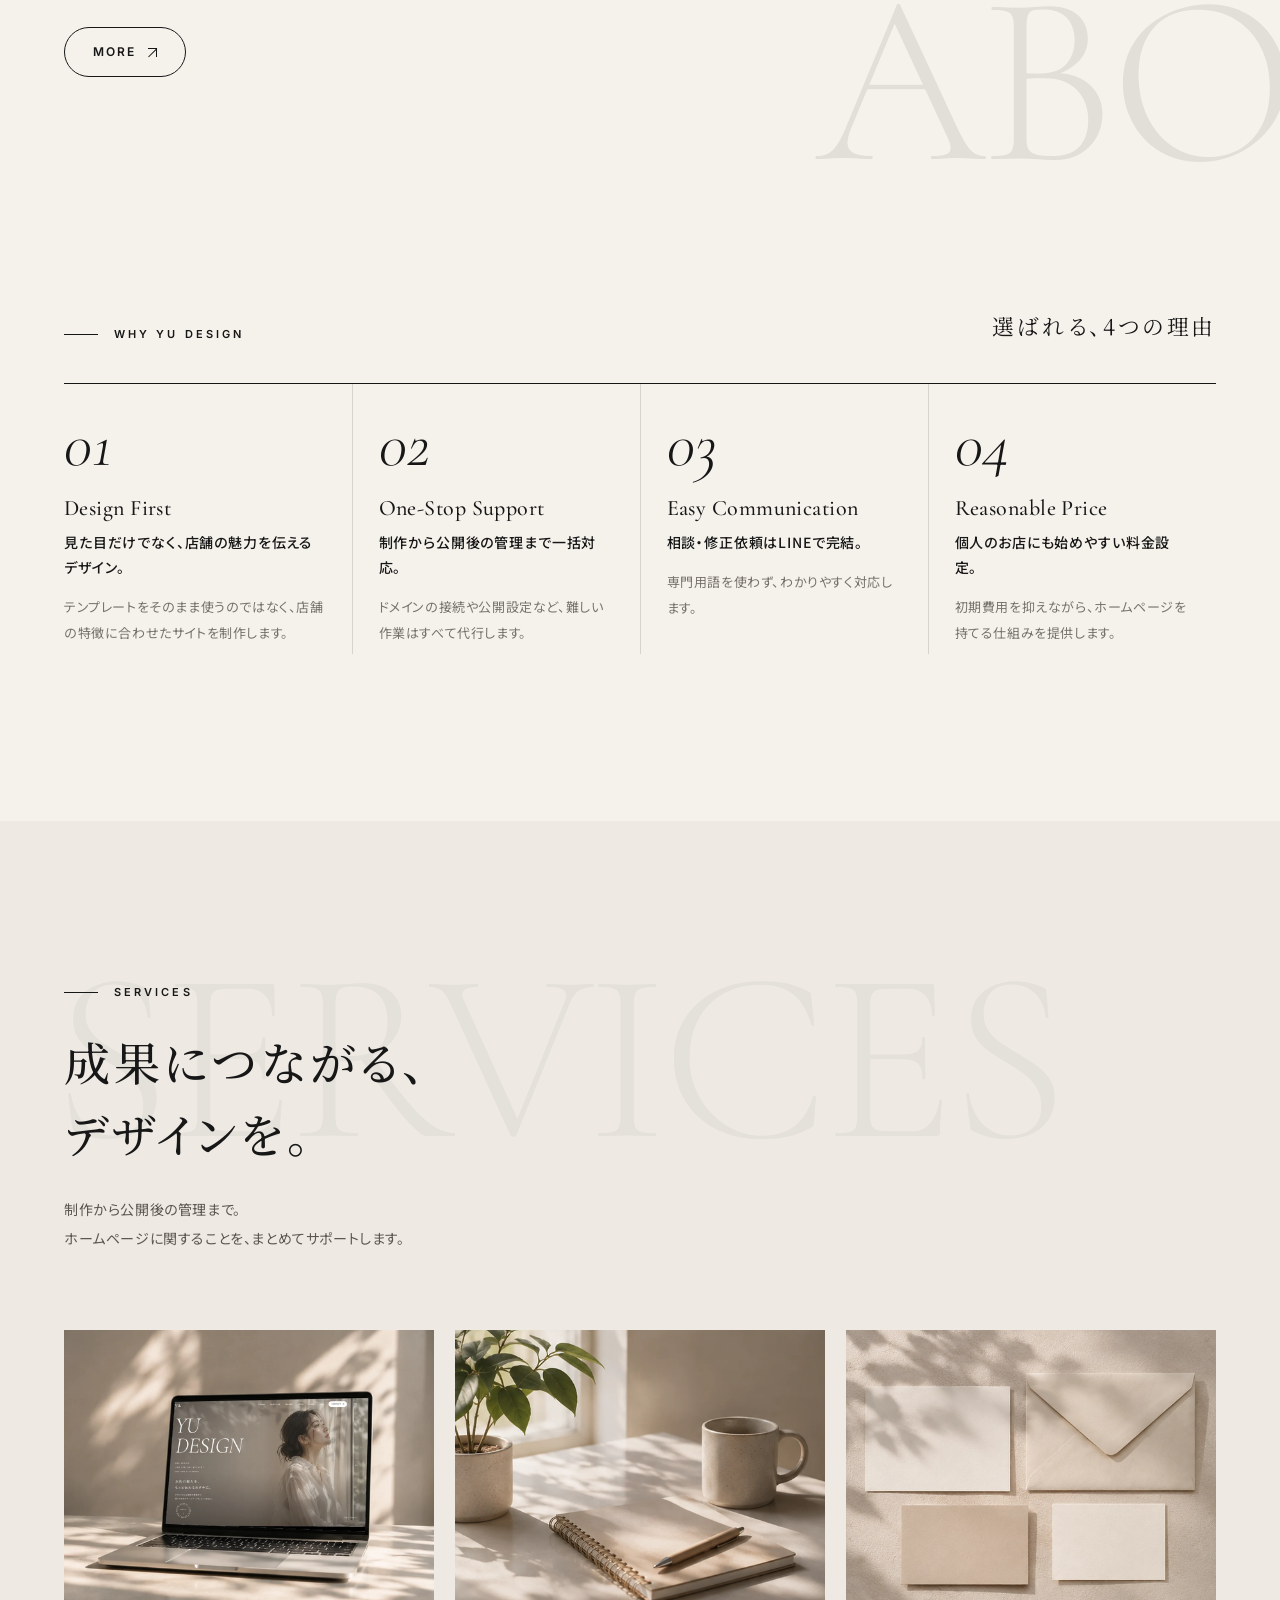
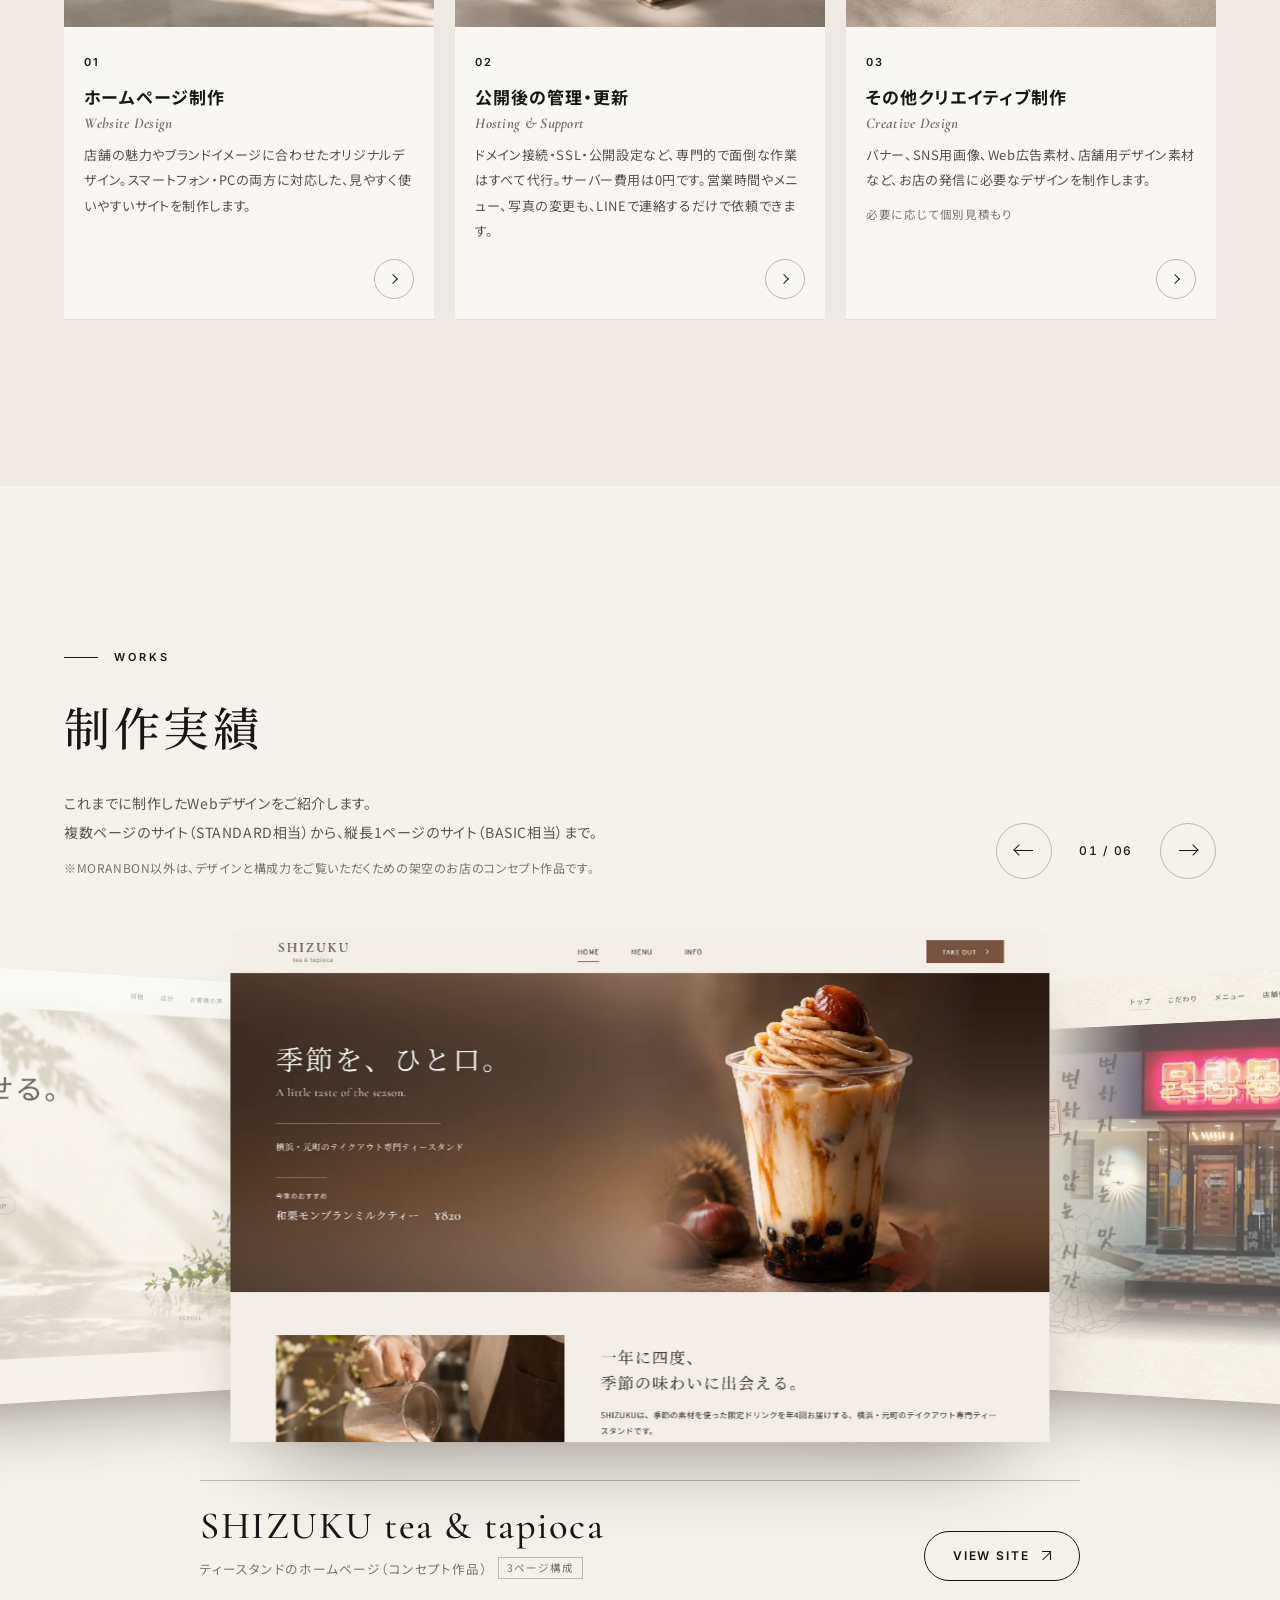
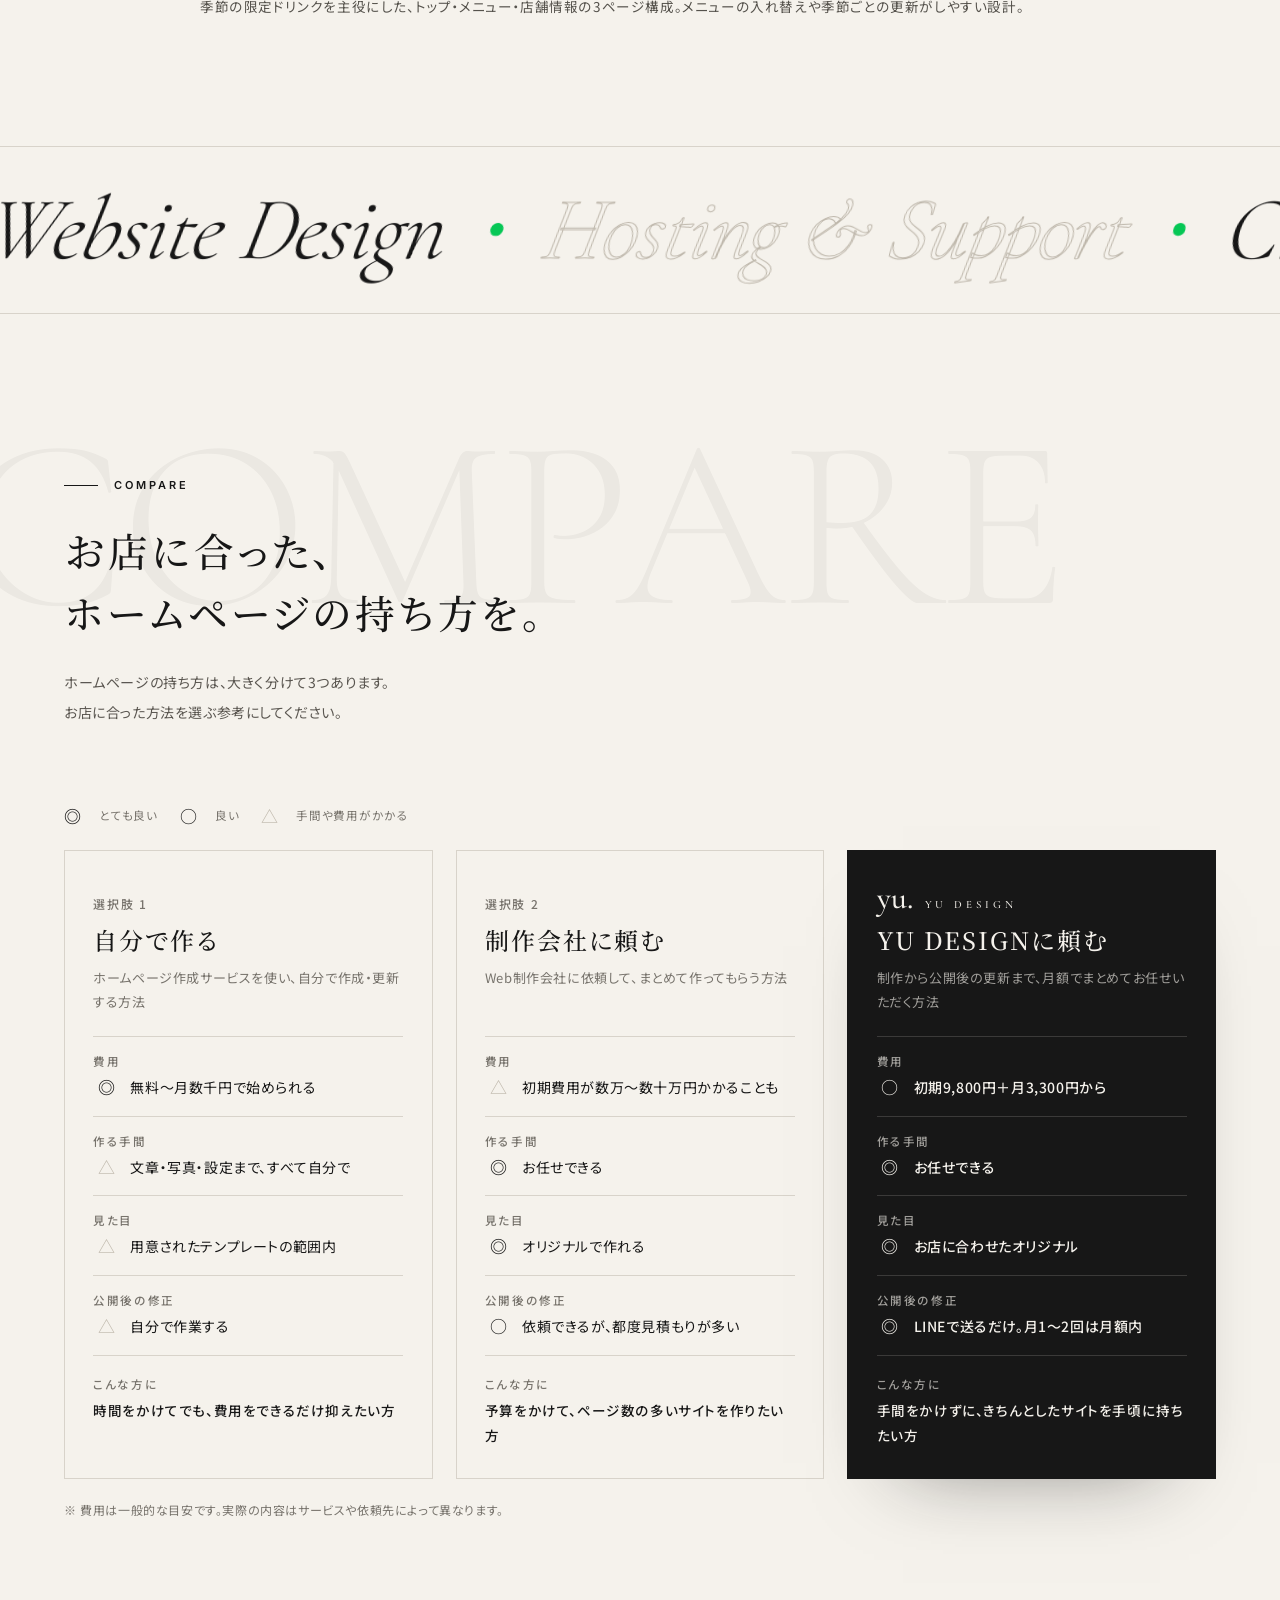
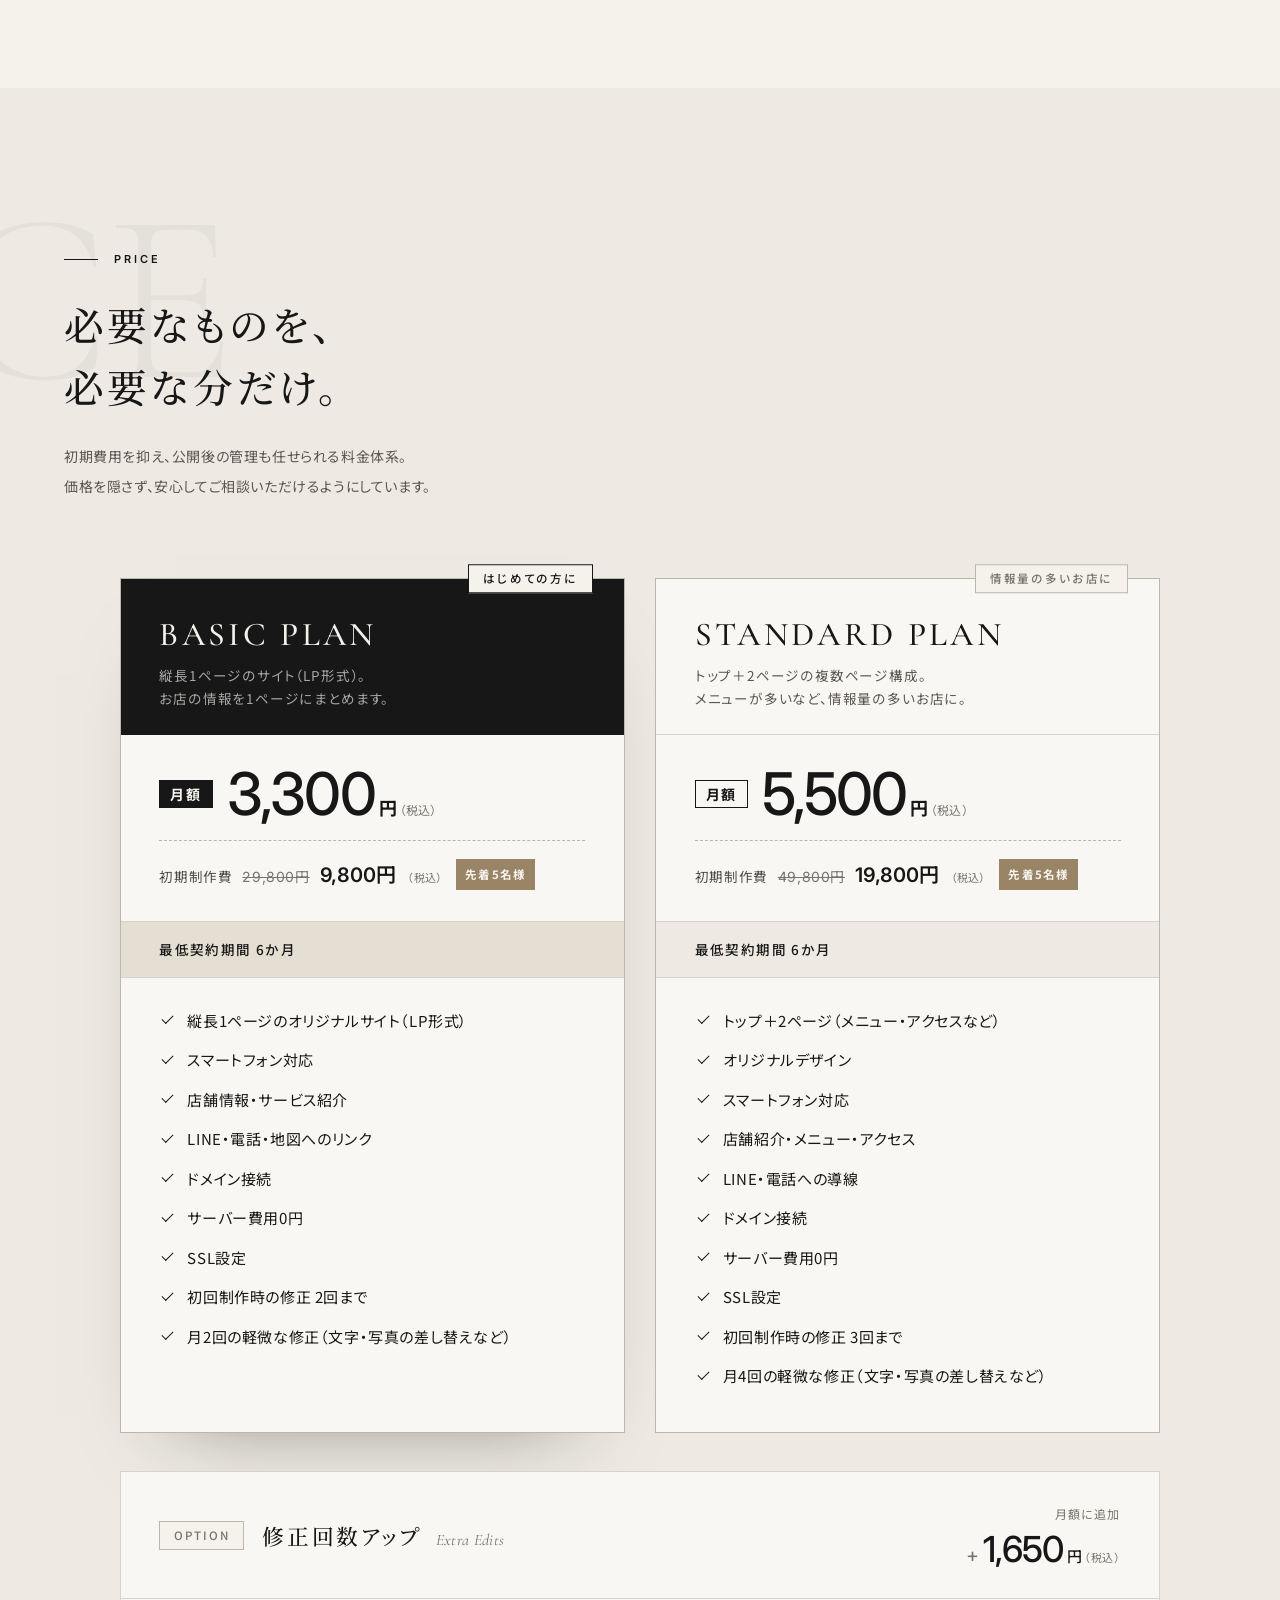
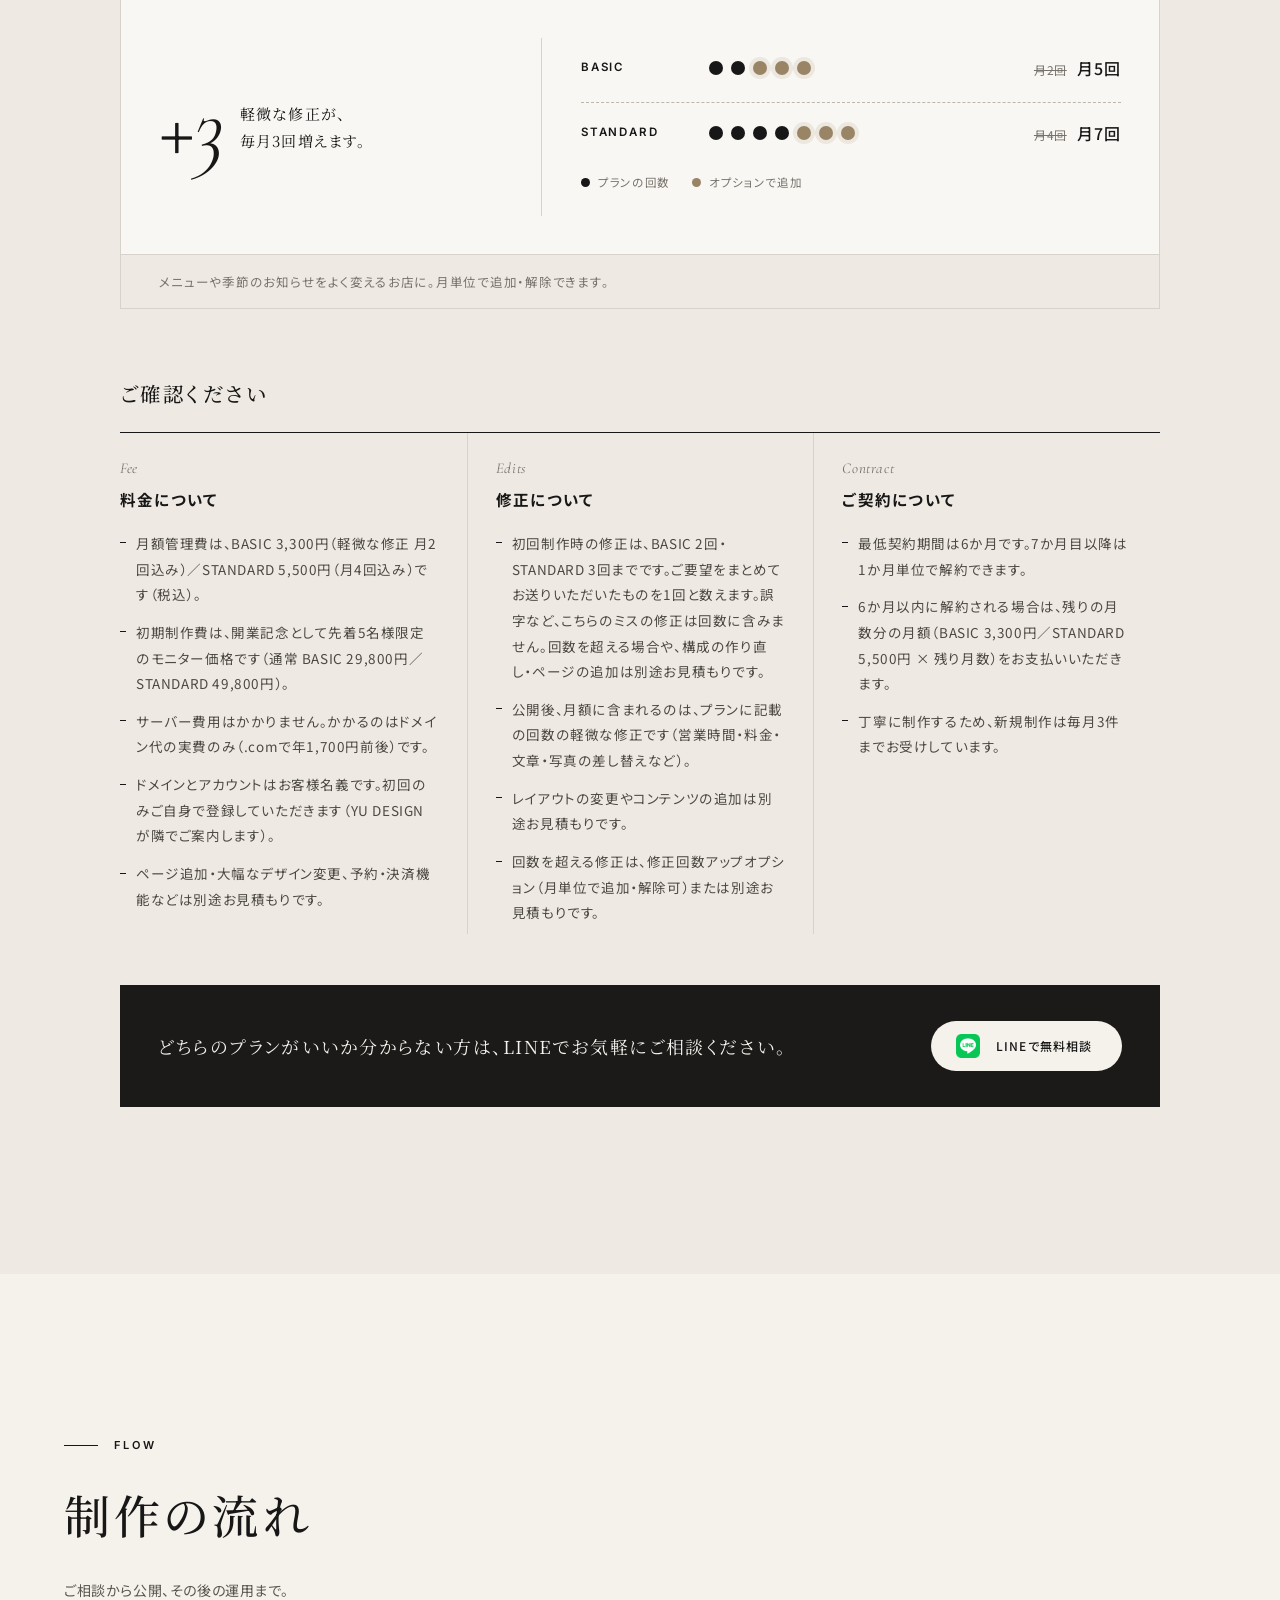
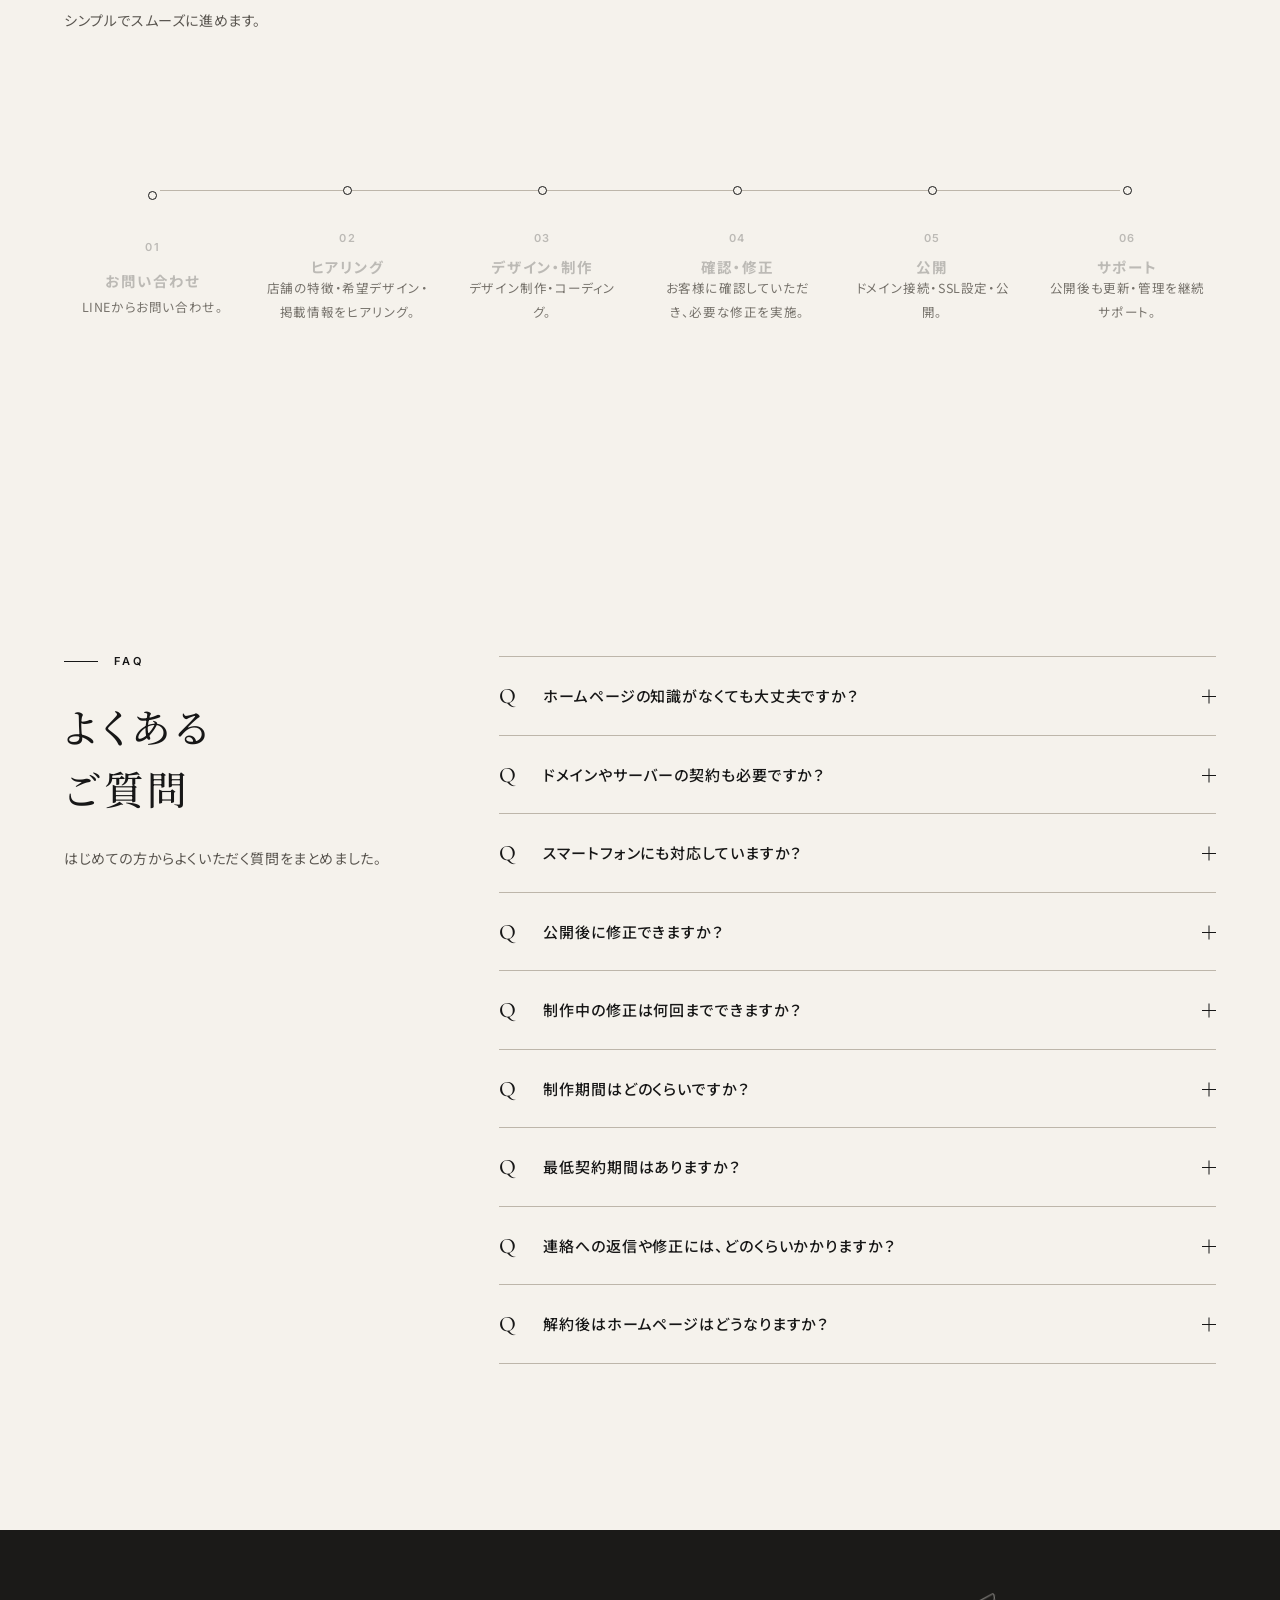
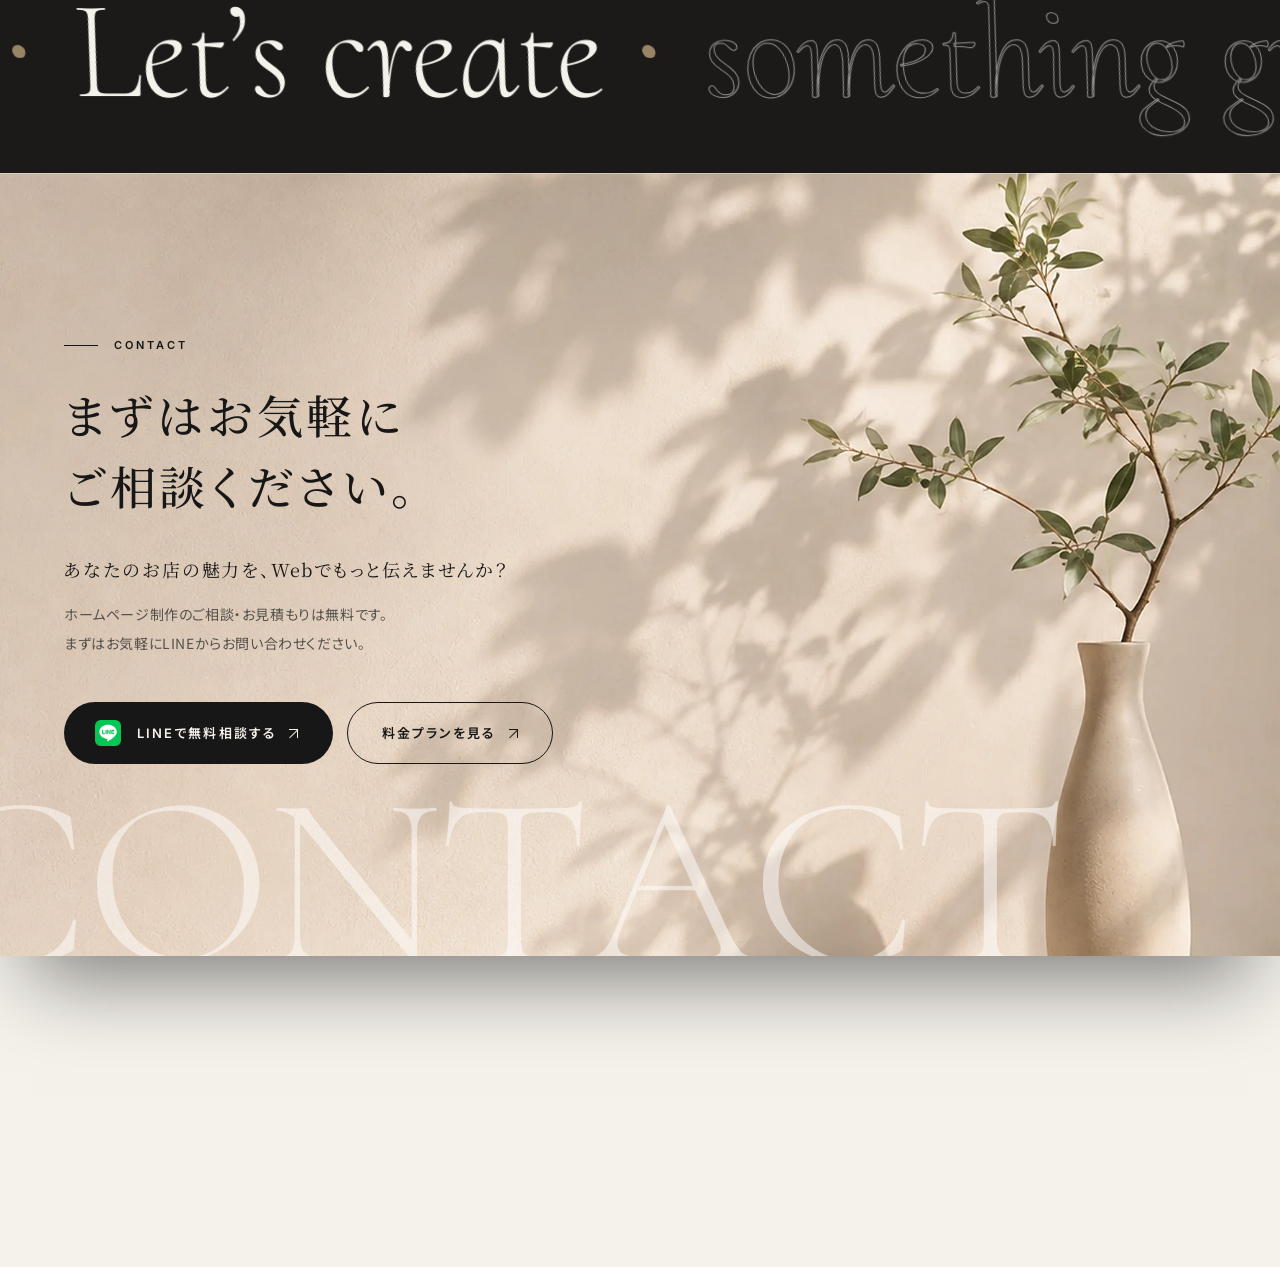
==== commit 2b8aa084: "FAQ: state monthly edit counts per plan; fix typo Co-Authored-By: Claude Opus 5.5 <noreply@anthropic" ====
--- a/index.html
+++ b/index.html
@@ -604,7 +604,7 @@
           </details>
           <details class="qa" data-reveal>
             <summary><span class="qa__q">Q</span><span class="qa__text">公開後に修正できますか？</span><span class="qa__icon" aria-hidden="true"></span></summary>
-            <div class="qa__a"><span class="qa__mark">A</span><p>はい。プランに応じた軽微な修正を月額管理費内で対応します。</p></div>
+            <div class="qa__a"><span class="qa__mark">A</span><p>はい。月額管理費の中で、BASICは月2回、STANDARDは月4回まで軽微な修正（営業時間・料金・文章・写真の差し替えなど）に対応します。修正が多いお店は、修正回数アップ（月額＋1,650円で毎月3回追加）もご利用いただけます。</p></div>
           </details>
           <details class="qa" data-reveal>
             <summary><span class="qa__q">Q</span><span class="qa__text">制作中の修正は何回までできますか？</span><span class="qa__icon" aria-hidden="true"></span></summary>
@@ -623,7 +623,7 @@
             <div class="qa__a"><span class="qa__mark">A</span><p>LINEでのご連絡には、原則24時間以内に返信します。軽微な修正は、内容を確認したうえで数日以内に反映します。</p></div>
           </details>
           <details class="qa" data-reveal>
-            <summary><span class="qa__q">Q</span><span class="qa__text">解約後はホームページをどうなりますか？</span><span class="qa__icon" aria-hidden="true"></span></summary>
+            <summary><span class="qa__q">Q</span><span class="qa__text">解約後はホームページはどうなりますか？</span><span class="qa__icon" aria-hidden="true"></span></summary>
             <div class="qa__a"><span class="qa__mark">A</span><p>ドメインとアカウントはもともとお客様名義のため、そのままお使いいただけます。YU DESIGNの管理権限を外し、ご希望に応じてサイトデータ一式をお渡しします。</p></div>
           </details>
         </div>
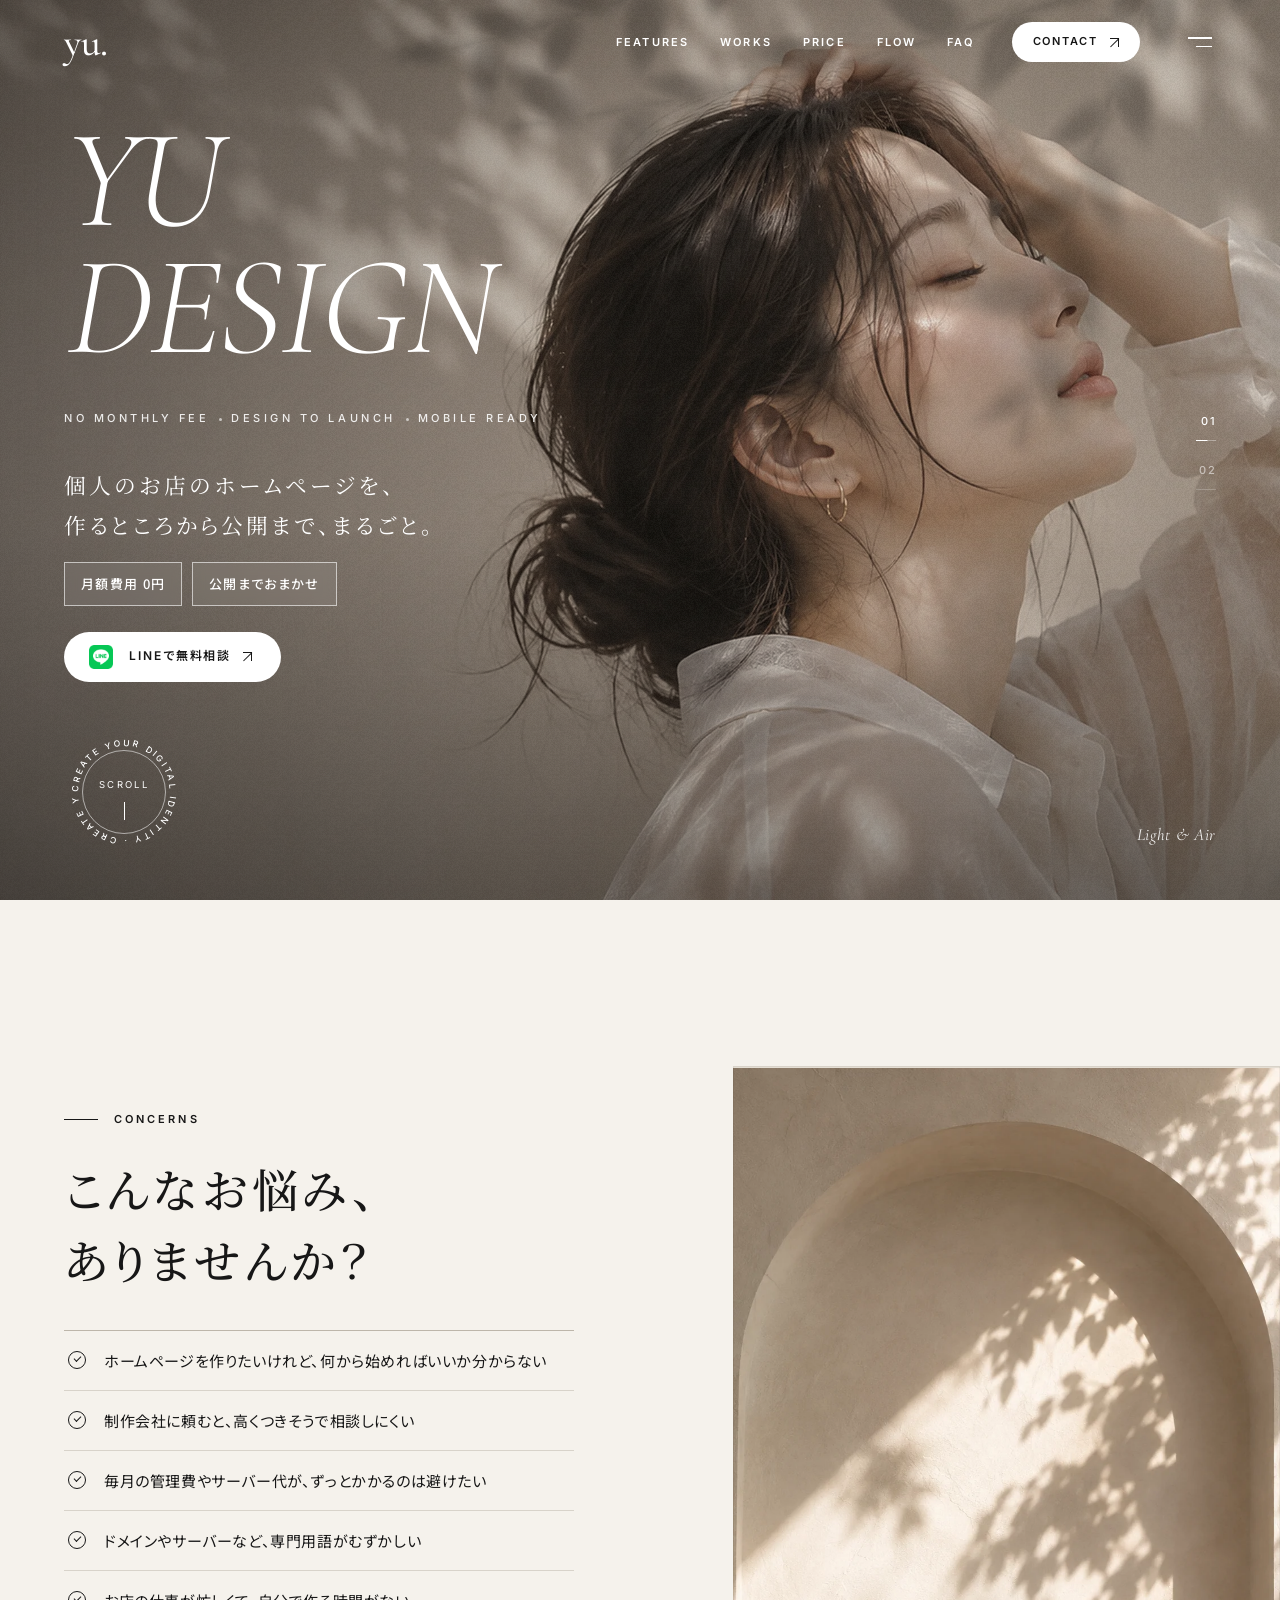
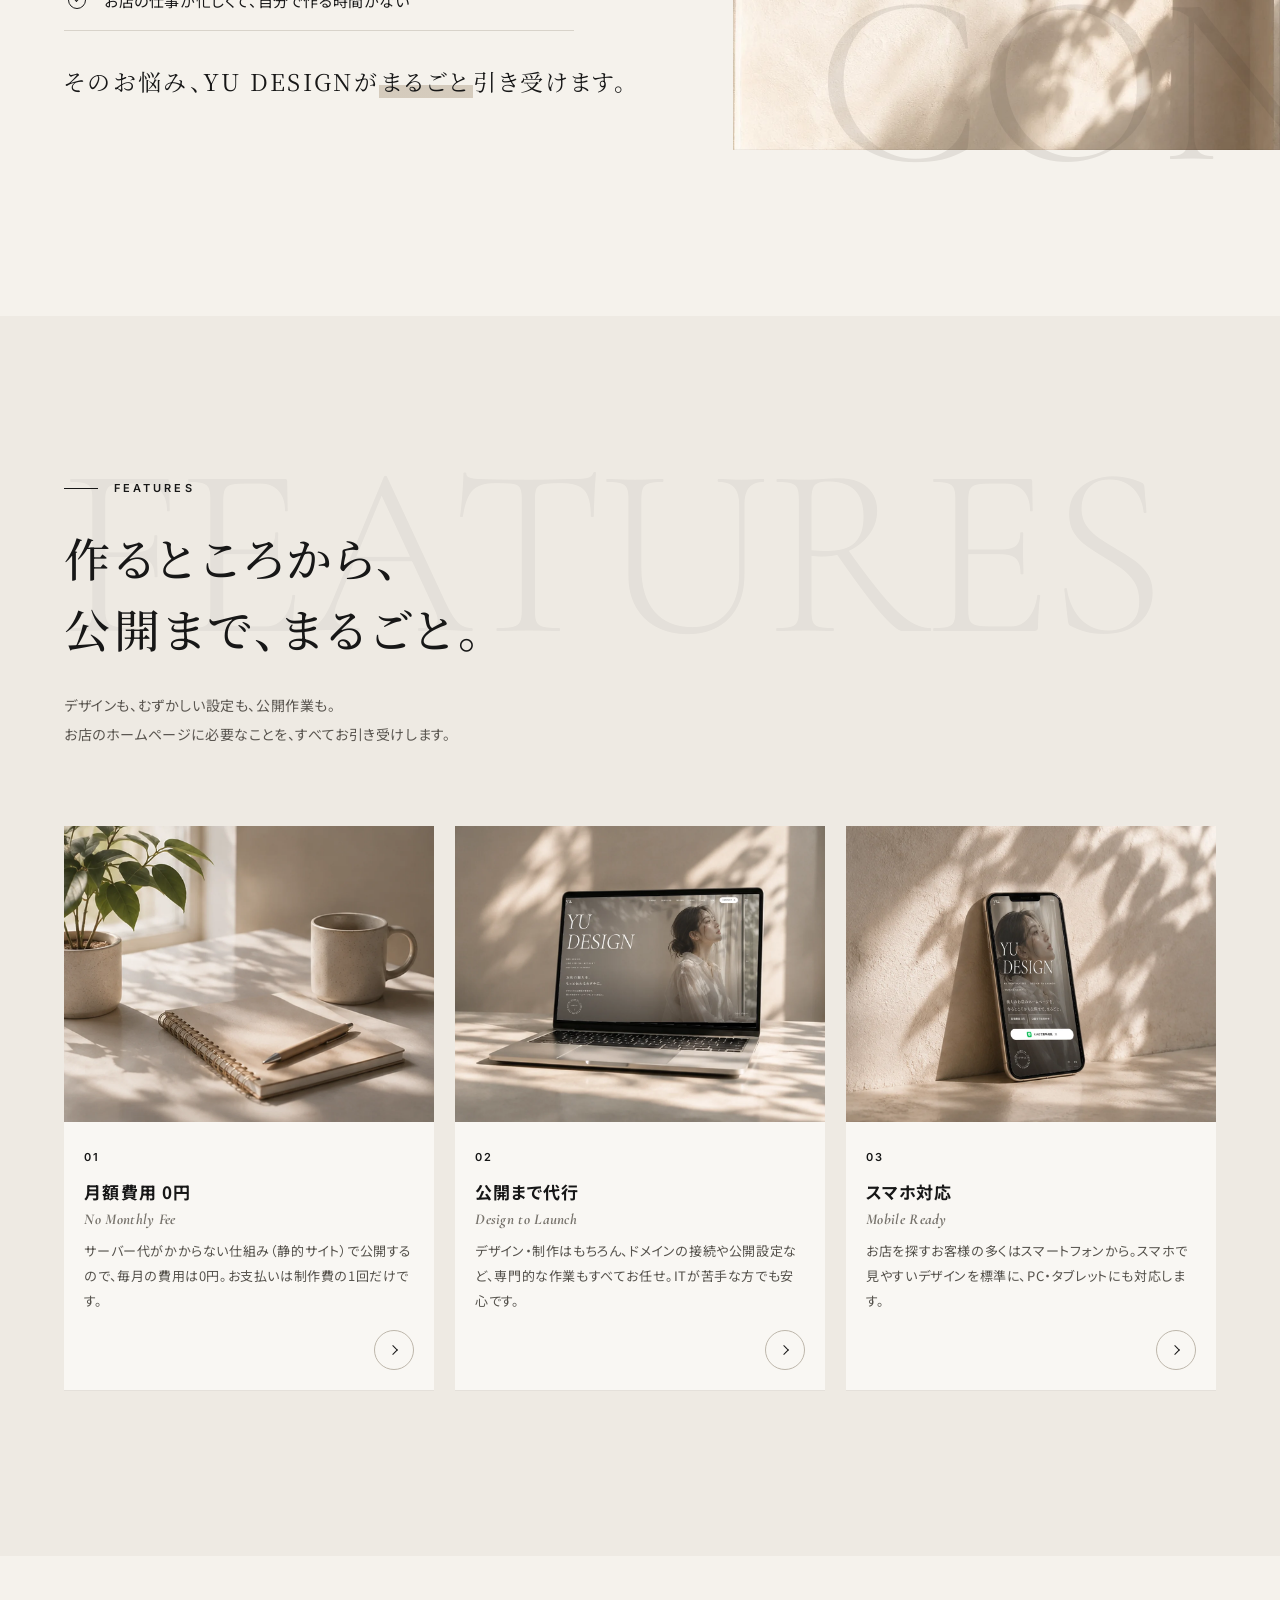
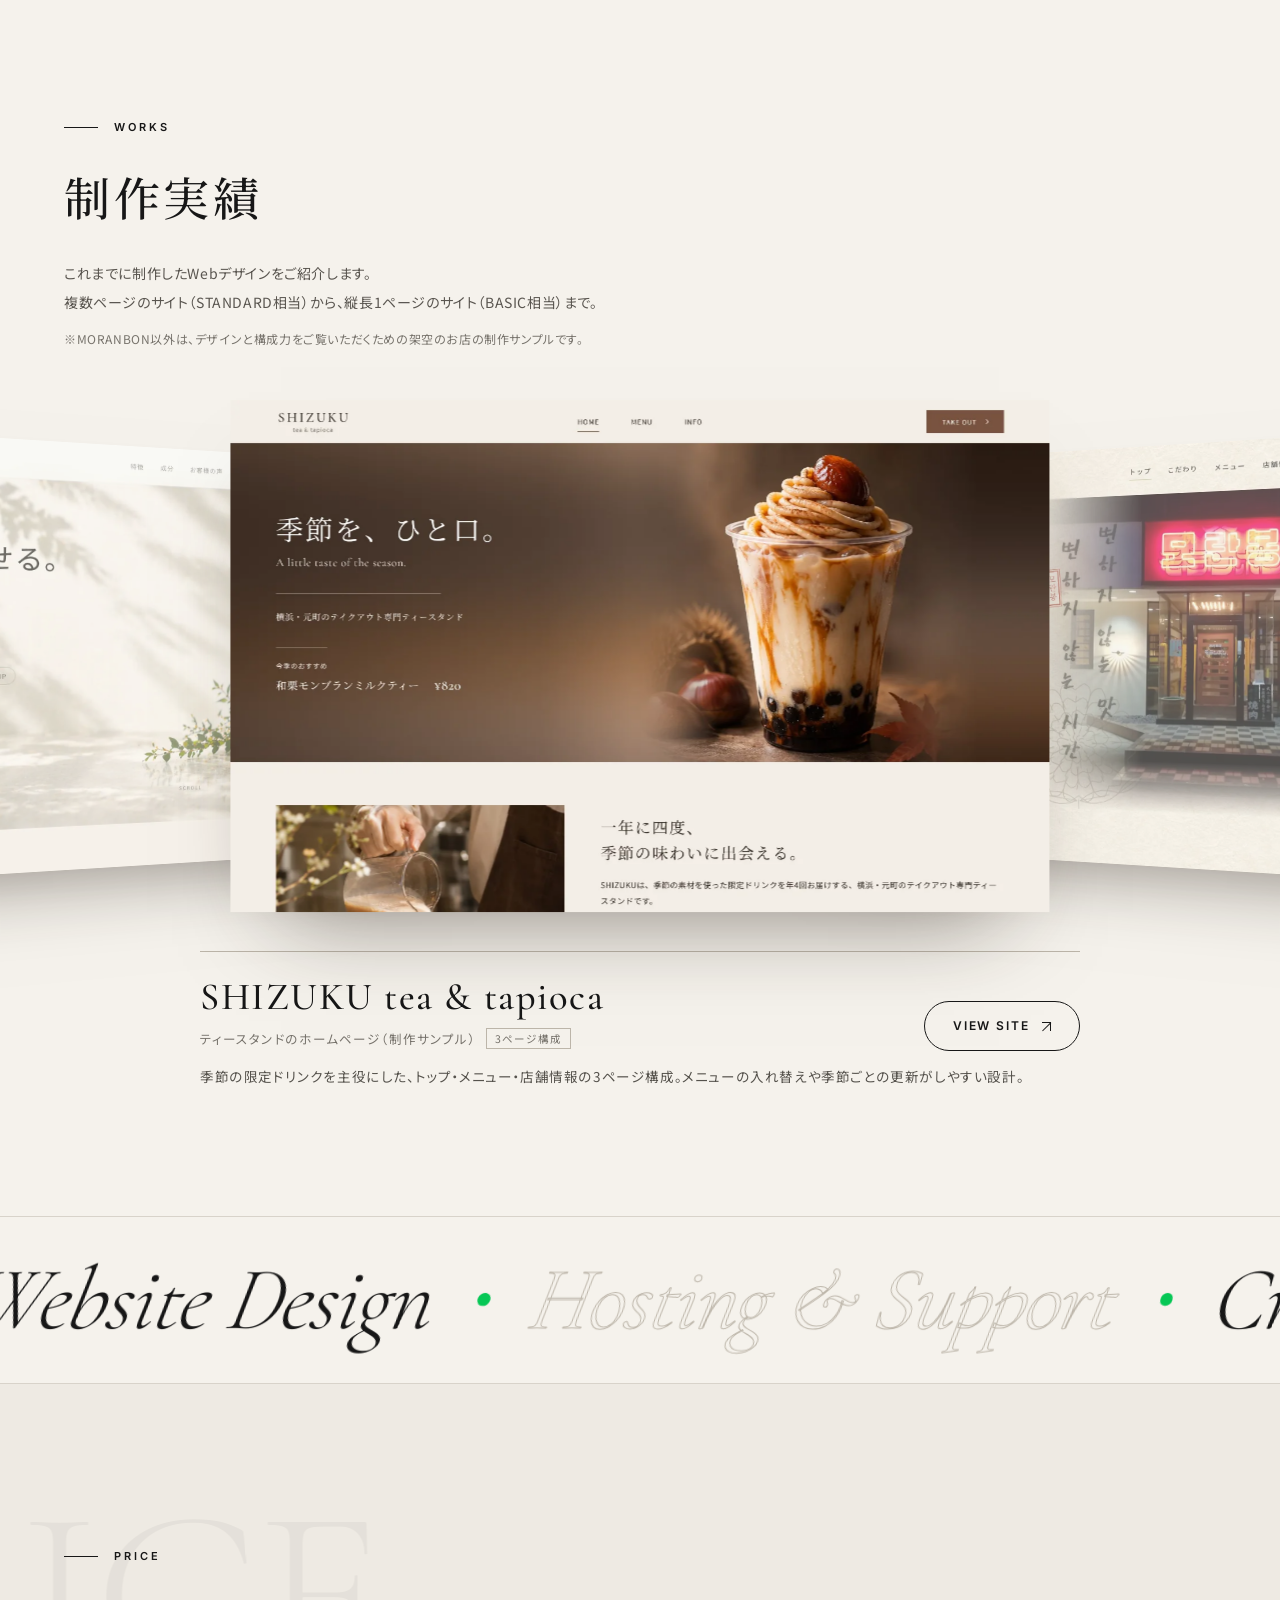
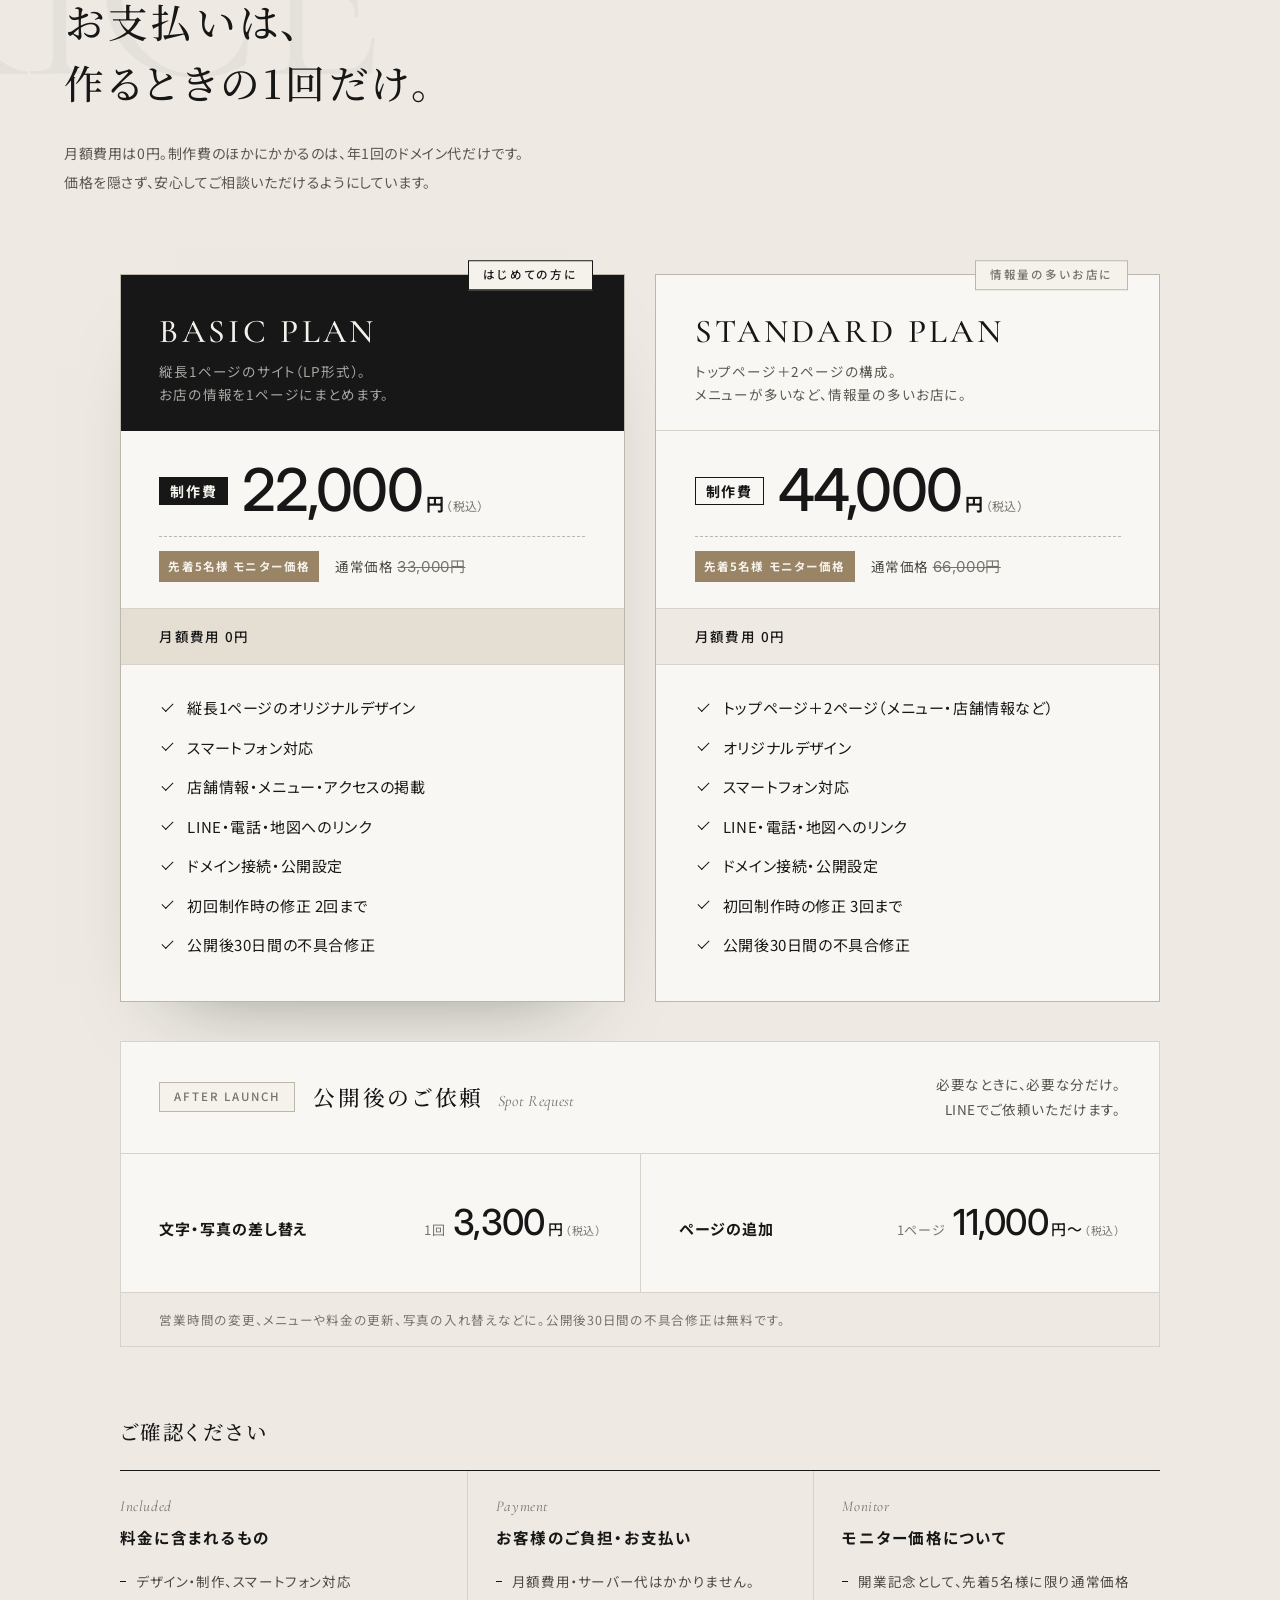
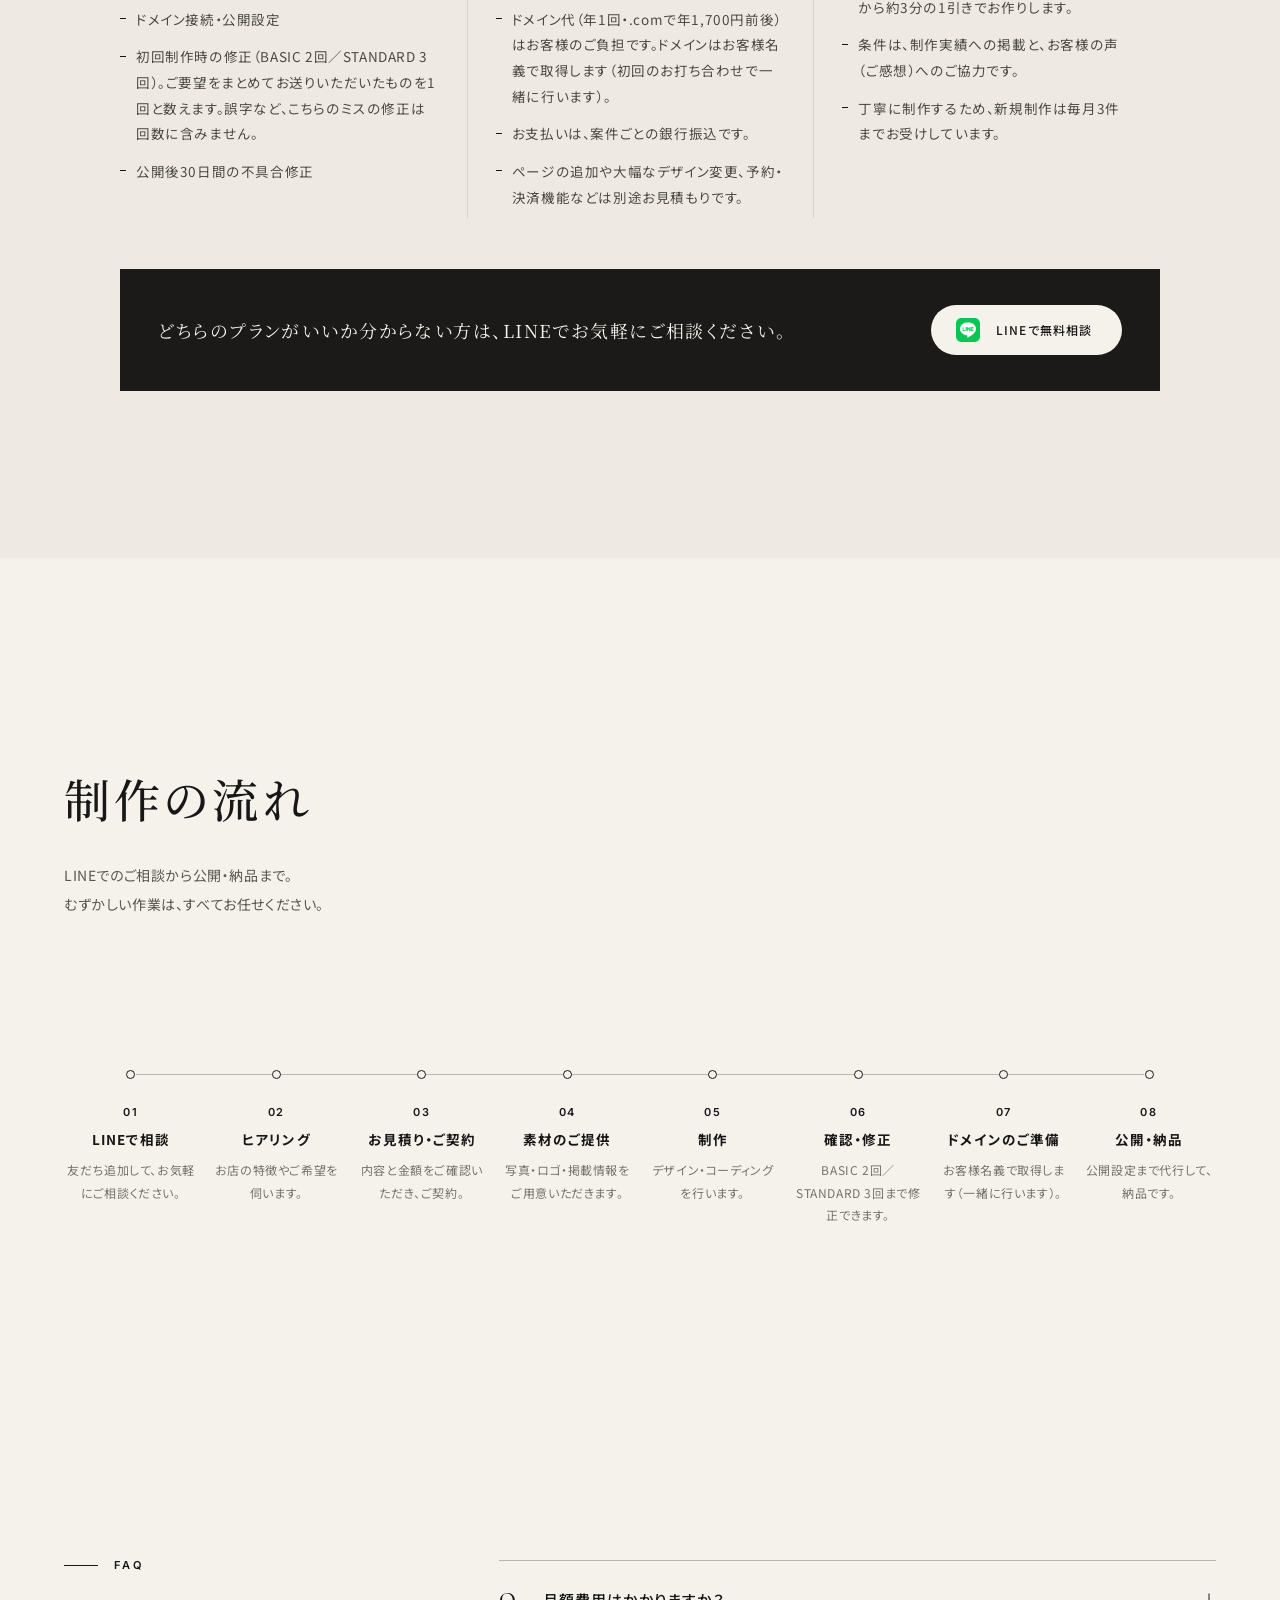
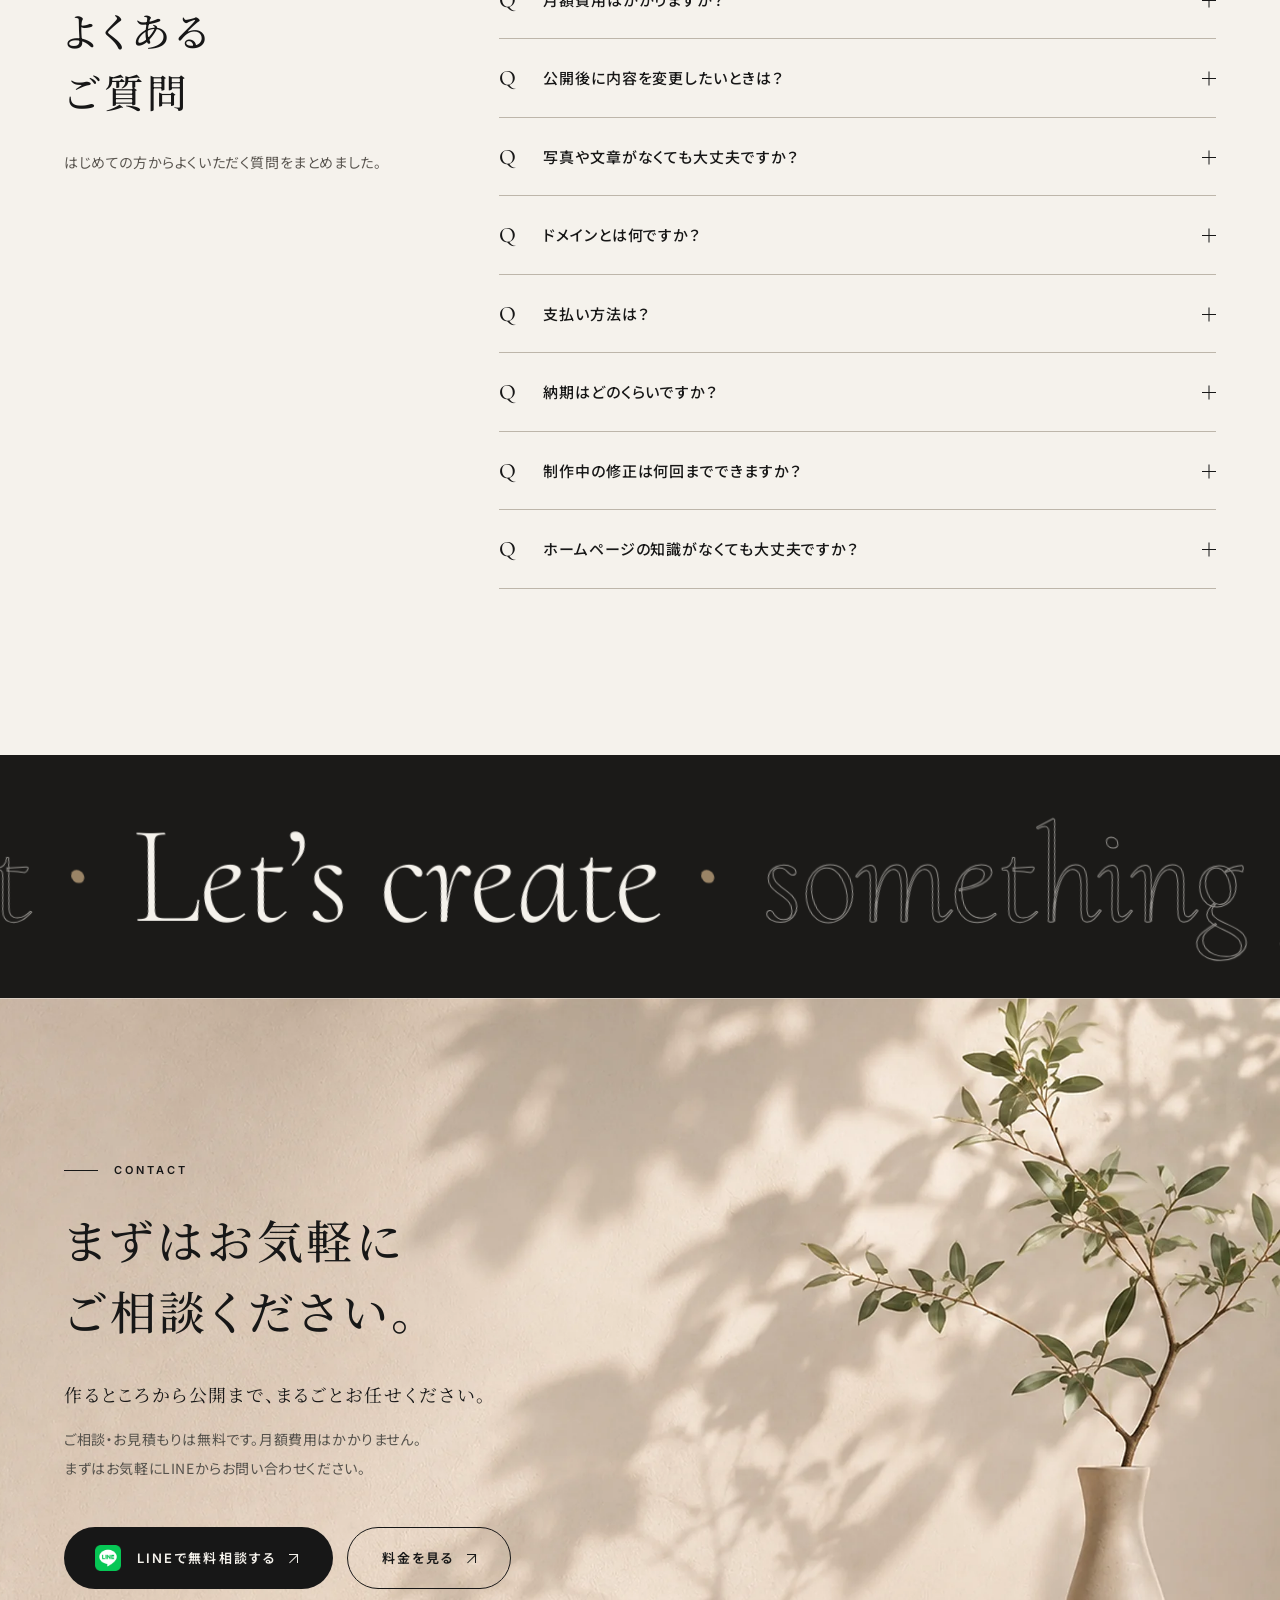
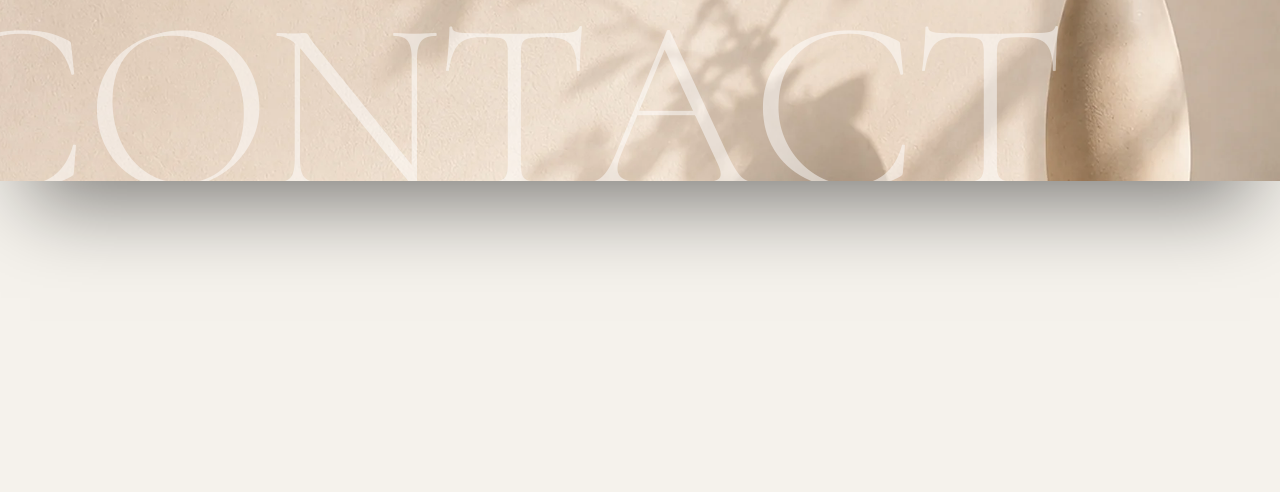
==== commit 3b0e0b86: "Switch site to one-off production model: no monthly fee, new pricing, concerns/features sections, 8-" ====
--- a/index.html
+++ b/index.html
@@ -3,16 +3,16 @@
 <head>
   <meta charset="UTF-8">
   <meta name="viewport" content="width=device-width, initial-scale=1, viewport-fit=cover">
-  <title>YU DESIGN｜個人のお店のホームページ制作・管理</title>
-  <meta name="description" content="YU DESIGNは、個人経営のお店・個人事業主向けのホームページ制作・管理サービスです。デザイン制作から公開設定、公開後の更新までLINEでまとめてサポート。サーバー費用0円。初期制作費9,800円から。">
+  <title>YU DESIGN｜個人のお店のホームページ制作</title>
+  <meta name="description" content="YU DESIGNは、個人のお店・個人事業主向けのホームページ制作サービスです。作るところから公開まで、まるごとお任せ。月額費用0円、制作費22,000円から（先着5名様）。相談はLINEで無料。">
   <meta name="theme-color" content="#F5F2EC">
   <link rel="canonical" href="https://yu-creative-studio.github.io/">
 
   <!-- OGP -->
   <meta property="og:type" content="website">
   <meta property="og:site_name" content="YU DESIGN">
-  <meta property="og:title" content="YU DESIGN｜個人のお店のホームページ制作・管理">
-  <meta property="og:description" content="デザインから公開後の管理まで。個人のお店のホームページを、もっと身近に。">
+  <meta property="og:title" content="YU DESIGN｜個人のお店のホームページ制作">
+  <meta property="og:description" content="個人のお店のホームページを、作るところから公開まで、まるごと。月額費用0円。">
   <meta property="og:url" content="https://yu-creative-studio.github.io/">
   <meta property="og:image" content="https://yu-creative-studio.github.io/images/common/ogp.jpg">
   <meta property="og:image:width" content="1200">
@@ -37,10 +37,10 @@
     "@context": "https://schema.org",
     "@type": "ProfessionalService",
     "name": "YU DESIGN",
-    "description": "個人経営のお店・個人事業主向けのホームページ制作・管理サービス",
+    "description": "個人のお店・個人事業主向けのホームページ制作サービス（月額費用0円）",
     "url": "https://yu-creative-studio.github.io/",
     "slogan": "Design that moves business forward.",
-    "priceRange": "¥9,800〜"
+    "priceRange": "¥22,000〜"
   }
   </script>
 </head>
@@ -68,8 +68,7 @@
 
       <nav class="gnav" aria-label="メインナビゲーション">
         <ul class="gnav__list">
-          <li><a href="#about" data-hover>ABOUT</a></li>
-          <li><a href="#services" data-hover>SERVICES</a></li>
+          <li><a href="#features" data-hover>FEATURES</a></li>
           <li><a href="#works" data-hover>WORKS</a></li>
           <li><a href="#price" data-hover>PRICE</a></li>
           <li><a href="#flow" data-hover>FLOW</a></li>
@@ -91,8 +90,8 @@
     <div class="menu__inner">
       <nav class="menu__nav" aria-label="メニュー">
         <ol>
-          <li><a href="#about"><span class="menu__no">01</span><span class="menu__word">About</span><span class="menu__ja">私たちについて</span></a></li>
-          <li><a href="#services"><span class="menu__no">02</span><span class="menu__word">Services</span><span class="menu__ja">サービス</span></a></li>
+          <li><a href="#features"><span class="menu__no">01</span><span class="menu__word">Features</span><span class="menu__ja">特長</span></a></li>
+          <li><a href="#concerns"><span class="menu__no">02</span><span class="menu__word">Concerns</span><span class="menu__ja">こんなお悩みに</span></a></li>
           <li><a href="#works"><span class="menu__no">03</span><span class="menu__word">Works</span><span class="menu__ja">制作実績</span></a></li>
           <li><a href="#price"><span class="menu__no">04</span><span class="menu__word">Price</span><span class="menu__ja">料金</span></a></li>
           <li><a href="#flow"><span class="menu__no">05</span><span class="menu__word">Flow</span><span class="menu__ja">制作の流れ</span></a></li>
@@ -119,20 +118,21 @@
 
       <div class="hero__inner">
         <h1 class="hero__title" id="hero-title">
-          <span class="visually-hidden">YU DESIGN｜個人のお店のホームページ制作・管理</span>
+          <span class="visually-hidden">YU DESIGN｜個人のお店のホームページ制作</span>
           <span class="hero__line" aria-hidden="true" data-chars>YU</span>
           <span class="hero__line hero__line--2" aria-hidden="true" data-chars>DESIGN</span>
         </h1>
-        <ul class="hero__tags" aria-label="サービス">
-          <li>WEB DESIGN</li>
-          <li>CREATIVE DESIGN</li>
-          <li>HOSTING &amp; SUPPORT</li>
+        <ul class="hero__tags hero__tags--row" aria-label="特長">
+          <li>NO MONTHLY FEE</li>
+          <li>DESIGN TO LAUNCH</li>
+          <li>MOBILE READY</li>
         </ul>
-        <p class="hero__catch">お店の魅力を、<br>もっと伝わるカタチに。</p>
-        <p class="hero__text">デザインから公開後の管理まで。<br>個人のお店のホームページを、もっと身近に。</p>
-      </div>
-
-      <a class="hero__scroll" href="#about" aria-label="下へスクロール" data-magnetic>
+        <p class="hero__catch">個人のお店のホームページを、<br>作るところから公開まで、まるごと。</p>
+        <p class="hero__points"><span>月額費用 0円</span><span>公開までおまかせ</span></p>
+        <a class="pill pill--light hero__cta js-line" role="link" data-magnetic><img class="line-logo" src="assets/line-icon.png" alt="" width="24" height="24" aria-hidden="true">LINEで無料相談<span class="pill__arrow" aria-hidden="true"></span></a>
+      </div>
+
+      <a class="hero__scroll" href="#concerns" aria-label="下へスクロール" data-magnetic>
         <svg viewBox="0 0 120 120" aria-hidden="true">
           <defs><path id="circlePath" d="M60,60 m-46,0 a46,46 0 1,1 92,0 a46,46 0 1,1 -92,0"/></defs>
           <text><textPath href="#circlePath">CREATE YOUR DIGITAL IDENTITY · CREATE YOUR DIGITAL IDENTITY · </textPath></text>
@@ -148,92 +148,63 @@
       <p class="hero__caption" aria-hidden="true"><span class="js-hero-cap">Light &amp; Air</span></p>
     </section>
 
-    <!-- ============ ABOUT ============ -->
-    <section class="section about" id="about" aria-labelledby="about-title">
+    <!-- ============ CONCERNS ============ -->
+    <section class="section about concerns" id="concerns" aria-labelledby="concerns-title">
       <div class="container about__grid">
-        <p class="wm wm--about" aria-hidden="true" data-wm>About</p>
+        <p class="wm wm--about" aria-hidden="true" data-wm>Concerns</p>
         <div class="about__text">
-          <p class="kicker" data-reveal>ABOUT</p>
-          <h2 class="shead__title shead__title--xl" id="about-title" data-split>ただ作るだけではなく、<br>その先の成果まで考える。</h2>
-          <div class="about__body" data-reveal>
-            <p>私たちは、ホームページを単なる情報掲載の場所だとは考えていません。</p>
-            <p>お店の雰囲気、サービスの魅力、オーナーの想い。<br>それらをデザインで整理し、訪問した人に正しく伝えることが大切だと考えています。</p>
-            <p>YU DESIGNは、デザインとテクノロジーを通じて、個人のお店のビジネスをサポートします。</p>
-          </div>
-          <a class="pill pill--outline" href="#strength" data-reveal data-magnetic>MORE<span class="pill__arrow" aria-hidden="true"></span></a>
+          <p class="kicker" data-reveal>CONCERNS</p>
+          <h2 class="shead__title shead__title--xl" id="concerns-title" data-split>こんなお悩み、<br>ありませんか？</h2>
+          <ul class="worry-list" role="list">
+            <li data-reveal>ホームページを作りたいけれど、何から始めればいいか分からない</li>
+            <li data-reveal>制作会社に頼むと、高くつきそうで相談しにくい</li>
+            <li data-reveal>毎月の管理費やサーバー代が、ずっとかかるのは避けたい</li>
+            <li data-reveal>ドメインやサーバーなど、専門用語がむずかしい</li>
+            <li data-reveal>お店の仕事が忙しくて、自分で作る時間がない</li>
+          </ul>
+          <p class="worry-answer" data-reveal>そのお悩み、<br class="sp-only">YU DESIGNが<em>まるごと</em>引き受けます。</p>
         </div>
         <figure class="about__arch" data-reveal="mask">
           <img src="images/common/about-arch.webp" alt="" width="1200" height="1500" loading="lazy" decoding="async" data-parallax-img>
         </figure>
       </div>
-
-      <!-- STRENGTH -->
-      <div class="container strength" id="strength">
-        <div class="strength__head">
-          <p class="kicker" data-reveal>WHY YU DESIGN</p>
-          <p class="strength__title" data-reveal>選ばれる、4つの理由</p>
-        </div>
-        <ol class="strength__list">
-          <li class="str" data-reveal>
-            <span class="str__num" data-count-text>01</span>
-            <h3 class="str__title"><span class="en">Design First</span><span class="ja">見た目だけでなく、店舗の魅力を伝えるデザイン。</span></h3>
-            <p class="str__text">テンプレートをそのまま使うのではなく、店舗の特徴に合わせたサイトを制作します。</p>
-          </li>
-          <li class="str" data-reveal>
-            <span class="str__num">02</span>
-            <h3 class="str__title"><span class="en">One-Stop Support</span><span class="ja">制作から公開後の管理まで一括対応。</span></h3>
-            <p class="str__text">ドメインの接続や公開設定など、難しい作業はすべて代行します。</p>
-          </li>
-          <li class="str" data-reveal>
-            <span class="str__num">03</span>
-            <h3 class="str__title"><span class="en">Easy Communication</span><span class="ja">相談・修正依頼はLINEで完結。</span></h3>
-            <p class="str__text">専門用語を使わず、わかりやすく対応します。</p>
-          </li>
-          <li class="str" data-reveal>
-            <span class="str__num">04</span>
-            <h3 class="str__title"><span class="en">Reasonable Price</span><span class="ja">個人のお店にも始めやすい料金設定。</span></h3>
-            <p class="str__text">初期費用を抑えながら、ホームページを持てる仕組みを提供します。</p>
-          </li>
-        </ol>
-      </div>
-    </section>
-
-    <!-- ============ SERVICES ============ -->
-    <section class="section services" id="services" aria-labelledby="services-title">
-      <p class="wm wm--services" aria-hidden="true" data-wm>Services</p>
+    </section>
+
+    <!-- ============ FEATURES ============ -->
+    <section class="section services" id="features" aria-labelledby="features-title">
+      <p class="wm wm--services" aria-hidden="true" data-wm>Features</p>
       <div class="container">
         <div class="shead">
-          <p class="kicker" data-reveal>SERVICES</p>
-          <h2 class="shead__title shead__title--xl" id="services-title" data-split>成果につながる、<br>デザインを。</h2>
-          <p class="shead__lead" data-reveal>制作から公開後の管理まで。<br>ホームページに関することを、まとめてサポートします。</p>
+          <p class="kicker" data-reveal>FEATURES</p>
+          <h2 class="shead__title shead__title--xl" id="features-title" data-split>作るところから、<br>公開まで、まるごと。</h2>
+          <p class="shead__lead" data-reveal>デザインも、むずかしい設定も、公開作業も。<br>お店のホームページに必要なことを、すべてお引き受けします。</p>
         </div>
 
         <ul class="svc-list" role="list">
+          <li class="svc" data-reveal data-tilt>
+            <figure class="svc__img"><img src="images/service/service-02.webp" alt="観葉植物とノートが置かれた作業デスク" width="1200" height="960" loading="lazy" decoding="async"></figure>
+            <div class="svc__body">
+              <p class="svc__num">01</p>
+              <h3 class="svc__title"><span class="ja">月額費用 0円</span><span class="en">No Monthly Fee</span></h3>
+              <p class="svc__text">サーバー代がかからない仕組み（静的サイト）で公開するので、毎月の費用は0円。お支払いは制作費の1回だけです。</p>
+            </div>
+            <span class="svc__go" aria-hidden="true"></span>
+          </li>
           <li class="svc" data-reveal data-tilt>
             <figure class="svc__img"><img src="images/service/service-01.webp" alt="ノートPCに表示されたYU DESIGNのWebサイト" width="1200" height="960" loading="lazy" decoding="async"></figure>
             <div class="svc__body">
-              <p class="svc__num">01</p>
-              <h3 class="svc__title"><span class="ja">ホームページ制作</span><span class="en">Website Design</span></h3>
-              <p class="svc__text">店舗の魅力やブランドイメージに合わせたオリジナルデザイン。スマートフォン・PCの両方に対応した、見やすく使いやすいサイトを制作します。</p>
+              <p class="svc__num">02</p>
+              <h3 class="svc__title"><span class="ja">公開まで代行</span><span class="en">Design to Launch</span></h3>
+              <p class="svc__text">デザイン・制作はもちろん、ドメインの接続や公開設定など、専門的な作業もすべてお任せ。ITが苦手な方でも安心です。</p>
             </div>
             <span class="svc__go" aria-hidden="true"></span>
           </li>
           <li class="svc" data-reveal data-tilt>
-            <figure class="svc__img"><img src="images/service/service-02.webp" alt="観葉植物とノートが置かれた作業デスク" width="1200" height="960" loading="lazy" decoding="async"></figure>
-            <div class="svc__body">
-              <p class="svc__num">02</p>
-              <h3 class="svc__title"><span class="ja">公開後の管理・更新</span><span class="en">Hosting &amp; Support</span></h3>
-              <p class="svc__text">ドメイン接続・SSL・公開設定など、専門的で面倒な作業はすべて代行。サーバー費用は0円です。営業時間やメニュー、写真の変更も、LINEで連絡するだけで依頼できます。</p>
-            </div>
-            <span class="svc__go" aria-hidden="true"></span>
-          </li>
-          <li class="svc" data-reveal data-tilt>
-            <figure class="svc__img"><img src="images/service/service-04.webp" alt="カードや封筒などの紙のデザイン制作物" width="1200" height="960" loading="lazy" decoding="async"></figure>
+            <figure class="svc__img"><img src="images/service/service-03.webp" alt="スマートフォンに表示されたYU DESIGNのWebサイト" width="1200" height="960" loading="lazy" decoding="async"></figure>
             <div class="svc__body">
               <p class="svc__num">03</p>
-              <h3 class="svc__title"><span class="ja">その他クリエイティブ制作</span><span class="en">Creative Design</span></h3>
-              <p class="svc__text">バナー、SNS用画像、Web広告素材、店舗用デザイン素材など、お店の発信に必要なデザインを制作します。</p>
-              <p class="svc__note">必要に応じて個別見積もり</p>
+              <h3 class="svc__title"><span class="ja">スマホ対応</span><span class="en">Mobile Ready</span></h3>
+              <p class="svc__text">お店を探すお客様の多くはスマートフォンから。スマホで見やすいデザインを標準に、PC・タブレットにも対応します。</p>
             </div>
             <span class="svc__go" aria-hidden="true"></span>
           </li>
@@ -247,7 +218,7 @@
         <div class="shead">
           <p class="kicker" data-reveal>WORKS</p>
           <h2 class="shead__title shead__title--xl" id="works-title" data-split>制作実績</h2>
-          <p class="shead__lead" data-reveal>これまでに制作したWebデザインをご紹介します。<br>複数ページのサイト（STANDARD相当）から、縦長1ページのサイト（BASIC相当）まで。<br><small class="works__note">※MORANBON以外は、デザインと構成力をご覧いただくための架空のお店のコンセプト作品です。</small></p>
+          <p class="shead__lead" data-reveal>これまでに制作したWebデザインをご紹介します。<br>複数ページのサイト（STANDARD相当）から、縦長1ページのサイト（BASIC相当）まで。<br><small class="works__note">※MORANBON以外は、デザインと構成力をご覧いただくための架空のお店の制作サンプルです。</small></p>
         </div>
         <div class="works__nav" data-reveal>
           <button class="round-btn js-works-prev" type="button" aria-label="前の作品" data-magnetic><span class="round-btn__arrow round-btn__arrow--prev" aria-hidden="true"></span></button>
@@ -264,7 +235,7 @@
             </a>
             <div class="cf__meta">
               <h3 class="cf__title">SHIZUKU tea &amp; tapioca</h3>
-              <p class="cf__cat">ティースタンドのホームページ（コンセプト作品）</p>
+              <p class="cf__cat">ティースタンドのホームページ（制作サンプル）</p>
               <p class="cf__desc">季節の限定ドリンクを主役にした、トップ・メニュー・店舗情報の3ページ構成。メニューの入れ替えや季節ごとの更新がしやすい設計。</p>
             </div>
           </li>
@@ -284,7 +255,7 @@
             </a>
             <div class="cf__meta">
               <h3 class="cf__title">REZARD GYM</h3>
-              <p class="cf__cat">フィットネス・ジム向けLP（コンセプト作品）</p>
+              <p class="cf__cat">フィットネス・ジム向けLP（制作サンプル）</p>
               <p class="cf__desc">トレーニングの力強さを、スタイリッシュな構成で。サービスの魅力が伝わる導線設計。</p>
             </div>
           </li>
@@ -294,7 +265,7 @@
             </a>
             <div class="cf__meta">
               <h3 class="cf__title">LUMIÉ</h3>
-              <p class="cf__cat">ネイルサロン向けLP（コンセプト作品）</p>
+              <p class="cf__cat">ネイルサロン向けLP（制作サンプル）</p>
               <p class="cf__desc">韓国トレンドネイルの世界観を、やわらかなピンクの配色で表現。LINE予約へ自然につながる導線設計。</p>
             </div>
           </li>
@@ -304,7 +275,7 @@
             </a>
             <div class="cf__meta">
               <h3 class="cf__title">KOH-I SEOUL</h3>
-              <p class="cf__cat">カフェ向けLP（コンセプト作品）</p>
+              <p class="cf__cat">カフェ向けLP（制作サンプル）</p>
               <p class="cf__desc">韓国カフェの世界観を、写真を活かしたミニマルなデザインで表現。</p>
             </div>
           </li>
@@ -314,7 +285,7 @@
             </a>
             <div class="cf__meta">
               <h3 class="cf__title">BOTANICA</h3>
-              <p class="cf__cat">ヘアケア・シャンプーブランド向けLP（コンセプト作品）</p>
+              <p class="cf__cat">ヘアケア・シャンプーブランド向けLP（制作サンプル）</p>
               <p class="cf__desc">美容ブランドらしい上質な配色と、商品の魅力を引き出すビジュアル構成。</p>
             </div>
           </li>
@@ -331,64 +302,6 @@
         <span>Website Design</span><i></i><span>Hosting &amp; Support</span><i></i><span>Creative Design</span><i></i><span>Brand Visual</span><i></i>
       </div>
     </div>
-
-    <!-- ============ COMPARE ============ -->
-    <section class="section compare" id="compare" aria-labelledby="compare-title">
-      <p class="wm" aria-hidden="true" data-wm>Compare</p>
-      <div class="container">
-        <div class="shead">
-          <p class="kicker" data-reveal>COMPARE</p>
-          <h2 class="shead__title" id="compare-title" data-split>お店に合った、<br>ホームページの持ち方を。</h2>
-          <p class="shead__lead" data-reveal>ホームページの持ち方は、大きく分けて3つあります。<br>お店に合った方法を選ぶ参考にしてください。</p>
-        </div>
-
-        <ul class="opt-legend" data-reveal aria-label="記号の見方">
-          <li><span class="mk mk--best" aria-hidden="true">◎</span>とても良い</li>
-          <li><span class="mk mk--good" aria-hidden="true">○</span>良い</li>
-          <li><span class="mk mk--weak" aria-hidden="true">△</span>手間や費用がかかる</li>
-        </ul>
-
-        <div class="opts">
-          <article class="opt" data-reveal>
-            <header class="opt__head">
-              <p class="opt__no">選択肢 1</p>
-              <h3 class="opt__title">自分で作る</h3>
-              <p class="opt__desc">ホームページ作成サービスを使い、自分で作成・更新する方法</p>
-            </header>
-            <div class="opt__row"><p class="opt__label">費用</p><p class="opt__val"><span class="mk mk--best" role="img" aria-label="とても良い">◎</span><span>無料〜月数千円で始められる</span></p></div>
-            <div class="opt__row"><p class="opt__label">作る手間</p><p class="opt__val"><span class="mk mk--weak" role="img" aria-label="手間や費用がかかる">△</span><span>文章・写真・設定まで、すべて自分で</span></p></div>
-            <div class="opt__row"><p class="opt__label">見た目</p><p class="opt__val"><span class="mk mk--weak" role="img" aria-label="手間や費用がかかる">△</span><span>用意されたテンプレートの範囲内</span></p></div>
-            <div class="opt__row"><p class="opt__label">公開後の修正</p><p class="opt__val"><span class="mk mk--weak" role="img" aria-label="手間や費用がかかる">△</span><span>自分で作業する</span></p></div>
-            <p class="opt__fit"><span>こんな方に</span>時間をかけてでも、費用をできるだけ抑えたい方</p>
-          </article>
-          <article class="opt" data-reveal>
-            <header class="opt__head">
-              <p class="opt__no">選択肢 2</p>
-              <h3 class="opt__title">制作会社に頼む</h3>
-              <p class="opt__desc">Web制作会社に依頼して、まとめて作ってもらう方法</p>
-            </header>
-            <div class="opt__row"><p class="opt__label">費用</p><p class="opt__val"><span class="mk mk--weak" role="img" aria-label="手間や費用がかかる">△</span><span>初期費用が数万〜数十万円かかることも</span></p></div>
-            <div class="opt__row"><p class="opt__label">作る手間</p><p class="opt__val"><span class="mk mk--best" role="img" aria-label="とても良い">◎</span><span>お任せできる</span></p></div>
-            <div class="opt__row"><p class="opt__label">見た目</p><p class="opt__val"><span class="mk mk--best" role="img" aria-label="とても良い">◎</span><span>オリジナルで作れる</span></p></div>
-            <div class="opt__row"><p class="opt__label">公開後の修正</p><p class="opt__val"><span class="mk mk--good" role="img" aria-label="良い">○</span><span>依頼できるが、都度見積もりが多い</span></p></div>
-            <p class="opt__fit"><span>こんな方に</span>予算をかけて、ページ数の多いサイトを作りたい方</p>
-          </article>
-          <article class="opt opt--us" data-reveal>
-            <header class="opt__head">
-              <p class="opt__no"><span class="opt__mark">yu.</span>YU DESIGN</p>
-              <h3 class="opt__title">YU DESIGNに頼む</h3>
-              <p class="opt__desc">制作から公開後の更新まで、月額でまとめてお任せいただく方法</p>
-            </header>
-            <div class="opt__row"><p class="opt__label">費用</p><p class="opt__val"><span class="mk mk--good" role="img" aria-label="良い">○</span><span>初期9,800円＋月3,300円から</span></p></div>
-            <div class="opt__row"><p class="opt__label">作る手間</p><p class="opt__val"><span class="mk mk--best" role="img" aria-label="とても良い">◎</span><span>お任せできる</span></p></div>
-            <div class="opt__row"><p class="opt__label">見た目</p><p class="opt__val"><span class="mk mk--best" role="img" aria-label="とても良い">◎</span><span>お店に合わせたオリジナル</span></p></div>
-            <div class="opt__row"><p class="opt__label">公開後の修正</p><p class="opt__val"><span class="mk mk--best" role="img" aria-label="とても良い">◎</span><span>LINEで送るだけ。月1〜2回は月額内</span></p></div>
-            <p class="opt__fit"><span>こんな方に</span>手間をかけずに、きちんとしたサイトを手頃に持ちたい方</p>
-          </article>
-        </div>
-        <p class="cmp__note" data-reveal>※ 費用は一般的な目安です。実際の内容はサービスや依頼先によって異なります。</p>
-      </div>
-    </section>
 
     <!-- ============ PRICE ============ -->
     <section class="section price" id="price" aria-labelledby="price-title">
@@ -396,8 +309,8 @@
       <div class="container">
         <div class="shead">
           <p class="kicker" data-reveal>PRICE</p>
-          <h2 class="shead__title" id="price-title" data-split>必要なものを、<br>必要な分だけ。</h2>
-          <p class="shead__lead" data-reveal>初期費用を抑え、公開後の管理も任せられる料金体系。<br>価格を隠さず、安心してご相談いただけるようにしています。</p>
+          <h2 class="shead__title" id="price-title" data-split>お支払いは、<br>作るときの1回だけ。</h2>
+          <p class="shead__lead" data-reveal>月額費用は0円。制作費のほかにかかるのは、年1回のドメイン代だけです。<br>価格を隠さず、安心してご相談いただけるようにしています。</p>
         </div>
 
         <div class="plans">
@@ -408,111 +321,87 @@
               <p class="plan__desc">縦長1ページのサイト（LP形式）。<br>お店の情報を1ページにまとめます。</p>
             </header>
             <div class="plan__prices">
-              <p class="plan__price-main"><span class="plan__price-label">月額</span><span class="num">3,300</span><span class="yen">円</span><small>（税込）</small></p>
-              <p class="plan__price-sub"><span>初期制作費</span><s class="plan__price-reg">29,800円</s><b>9,800円</b><small>（税込）</small><em class="plan__monitor">先着5名様</em></p>
-            </div>
-            <p class="plan__term">最低契約期間 6か月</p>
+              <p class="plan__price-main"><span class="plan__price-label">制作費</span><span class="num">22,000</span><span class="yen">円</span><small>（税込）</small></p>
+              <p class="plan__price-sub"><em class="plan__monitor">先着5名様 モニター価格</em><span class="plan__reg">通常価格 <s class="plan__price-reg">33,000円</s></span></p>
+            </div>
+            <p class="plan__term">月額費用 0円</p>
             <ul class="plan__list" role="list">
-              <li>縦長1ページのオリジナルサイト（LP形式）</li>
+              <li>縦長1ページのオリジナルデザイン</li>
               <li>スマートフォン対応</li>
-              <li>店舗情報・サービス紹介</li>
+              <li>店舗情報・メニュー・アクセスの掲載</li>
               <li>LINE・電話・地図へのリンク</li>
-              <li>ドメイン接続</li>
-              <li>サーバー費用0円</li>
-              <li>SSL設定</li>
+              <li>ドメイン接続・公開設定</li>
               <li>初回制作時の修正 2回まで</li>
-              <li>月2回の軽微な修正（文字・写真の差し替えなど）</li>
+              <li>公開後30日間の不具合修正</li>
             </ul>
           </article>
-
           <article class="plan" data-reveal aria-labelledby="plan-standard">
             <p class="plan__badge plan__badge--sub">情報量の多いお店に</p>
             <header class="plan__head">
               <h3 class="plan__name" id="plan-standard">STANDARD PLAN</h3>
-              <p class="plan__desc">トップ＋2ページの複数ページ構成。<br>メニューが多いなど、情報量の多いお店に。</p>
+              <p class="plan__desc">トップページ＋2ページの構成。<br>メニューが多いなど、情報量の多いお店に。</p>
             </header>
             <div class="plan__prices">
-              <p class="plan__price-main"><span class="plan__price-label">月額</span><span class="num">5,500</span><span class="yen">円</span><small>（税込）</small></p>
-              <p class="plan__price-sub"><span>初期制作費</span><s class="plan__price-reg">49,800円</s><b>19,800円</b><small>（税込）</small><em class="plan__monitor">先着5名様</em></p>
-            </div>
-            <p class="plan__term">最低契約期間 6か月</p>
+              <p class="plan__price-main"><span class="plan__price-label">制作費</span><span class="num">44,000</span><span class="yen">円</span><small>（税込）</small></p>
+              <p class="plan__price-sub"><em class="plan__monitor">先着5名様 モニター価格</em><span class="plan__reg">通常価格 <s class="plan__price-reg">66,000円</s></span></p>
+            </div>
+            <p class="plan__term">月額費用 0円</p>
             <ul class="plan__list" role="list">
-              <li>トップ＋2ページ（メニュー・アクセスなど）</li>
+              <li>トップページ＋2ページ（メニュー・店舗情報など）</li>
               <li>オリジナルデザイン</li>
               <li>スマートフォン対応</li>
-              <li>店舗紹介・メニュー・アクセス</li>
-              <li>LINE・電話への導線</li>
-              <li>ドメイン接続</li>
-              <li>サーバー費用0円</li>
-              <li>SSL設定</li>
+              <li>LINE・電話・地図へのリンク</li>
+              <li>ドメイン接続・公開設定</li>
               <li>初回制作時の修正 3回まで</li>
-              <li>月4回の軽微な修正（文字・写真の差し替えなど）</li>
+              <li>公開後30日間の不具合修正</li>
             </ul>
           </article>
         </div>
 
-        <article class="opt-card" data-reveal>
+        <article class="opt-card spot" data-reveal>
           <header class="opt-card__head">
             <div class="opt-card__name">
-              <span class="plan__badge plan__badge--sub">OPTION</span>
-              <h3 class="opt-card__title">修正回数アップ<span class="opt-card__en">Extra Edits</span></h3>
-            </div>
-            <dl class="opt-card__price">
-              <dt>月額に追加</dt>
-              <dd><span class="opt-card__plus">+</span><span class="num">1,650</span><span class="yen">円</span><small>（税込）</small></dd>
-            </dl>
+              <span class="plan__badge plan__badge--sub">AFTER LAUNCH</span>
+              <h3 class="opt-card__title">公開後のご依頼<span class="opt-card__en">Spot Request</span></h3>
+            </div>
+            <p class="spot__lead">必要なときに、必要な分だけ。<br>LINEでご依頼いただけます。</p>
           </header>
-          <div class="opt-card__body">
-            <p class="opt-card__lead"><span class="opt-card__big">+3</span><span>軽微な修正が、<br>毎月3回増えます。</span></p>
-            <div class="opt-card__right">
-            <ul class="opt-card__rows" role="list">
-              <li class="opt-row">
-                <span class="opt-row__plan">BASIC</span>
-                <span class="opt-row__meter" aria-hidden="true"><i class="dot dot--base"></i><i class="dot dot--base"></i><i class="dot dot--add" style="--d:0"></i><i class="dot dot--add" style="--d:1"></i><i class="dot dot--add" style="--d:2"></i></span>
-                <span class="opt-row__val"><s>月2回</s><b>月5回</b></span>
-              </li>
-              <li class="opt-row">
-                <span class="opt-row__plan">STANDARD</span>
-                <span class="opt-row__meter" aria-hidden="true"><i class="dot dot--base"></i><i class="dot dot--base"></i><i class="dot dot--base"></i><i class="dot dot--base"></i><i class="dot dot--add" style="--d:0"></i><i class="dot dot--add" style="--d:1"></i><i class="dot dot--add" style="--d:2"></i></span>
-                <span class="opt-row__val"><s>月4回</s><b>月7回</b></span>
-              </li>
-            </ul>
-            <p class="opt-legend" aria-hidden="true"><span><i class="dot dot--base"></i>プランの回数</span><span><i class="dot dot--add" style="--d:0"></i>オプションで追加</span></p>
-            </div>
-          </div>
-          <p class="opt-card__foot">メニューや季節のお知らせをよく変えるお店に。月単位で追加・解除できます。</p>
+          <ul class="spot__list" role="list">
+            <li class="spot__item"><span class="spot__label">文字・写真の差し替え</span><span class="spot__price"><span class="spot__unit">1回</span><span class="num">3,300</span><span class="yen">円</span><small>（税込）</small></span></li>
+            <li class="spot__item"><span class="spot__label">ページの追加</span><span class="spot__price"><span class="spot__unit">1ページ</span><span class="num">11,000</span><span class="yen">円〜</span><small>（税込）</small></span></li>
+          </ul>
+          <p class="opt-card__foot">営業時間の変更、メニューや料金の更新、写真の入れ替えなどに。公開後30日間の不具合修正は無料です。</p>
         </article>
 
         <div class="price-notes" data-reveal>
           <h3 class="price-notes__title">ご確認ください</h3>
           <div class="price-notes__grid">
             <section class="price-notes__col">
-              <p class="price-notes__en">Fee</p>
-              <h4>料金について</h4>
+              <p class="price-notes__en">Included</p>
+              <h4>料金に含まれるもの</h4>
               <ul role="list">
-                <li>月額管理費は、BASIC 3,300円（軽微な修正 月2回込み）／STANDARD 5,500円（月4回込み）です（税込）。</li>
-                <li>初期制作費は、開業記念として先着5名様限定のモニター価格です（通常 BASIC 29,800円／STANDARD 49,800円）。</li>
-                <li>サーバー費用はかかりません。かかるのはドメイン代の実費のみ（.comで年1,700円前後）です。</li>
-                <li>ドメインとアカウントはお客様名義です。初回のみご自身で登録していただきます（YU DESIGNが隣でご案内します）。</li>
-                <li>ページ追加・大幅なデザイン変更、予約・決済機能などは別途お見積もりです。</li>
+                <li>デザイン・制作、スマートフォン対応</li>
+                <li>ドメイン接続・公開設定</li>
+                <li>初回制作時の修正（BASIC 2回／STANDARD 3回）。ご要望をまとめてお送りいただいたものを1回と数えます。誤字など、こちらのミスの修正は回数に含みません。</li>
+                <li>公開後30日間の不具合修正</li>
               </ul>
             </section>
             <section class="price-notes__col">
-              <p class="price-notes__en">Edits</p>
-              <h4>修正について</h4>
+              <p class="price-notes__en">Payment</p>
+              <h4>お客様のご負担・お支払い</h4>
               <ul role="list">
-                <li>初回制作時の修正は、BASIC 2回・STANDARD 3回までです。ご要望をまとめてお送りいただいたものを1回と数えます。誤字など、こちらのミスの修正は回数に含みません。回数を超える場合や、構成の作り直し・ページの追加は別途お見積もりです。</li>
-                <li>公開後、月額に含まれるのは、プランに記載の回数の軽微な修正です（営業時間・料金・文章・写真の差し替えなど）。</li>
-                <li>レイアウトの変更やコンテンツの追加は別途お見積もりです。</li>
-                <li>回数を超える修正は、修正回数アップオプション（月単位で追加・解除可）または別途お見積もりです。</li>
+                <li>月額費用・サーバー代はかかりません。</li>
+                <li>ドメイン代（年1回・.comで年1,700円前後）はお客様のご負担です。ドメインはお客様名義で取得します（初回のお打ち合わせで一緒に行います）。</li>
+                <li>お支払いは、案件ごとの銀行振込です。</li>
+                <li>ページの追加や大幅なデザイン変更、予約・決済機能などは別途お見積もりです。</li>
               </ul>
             </section>
             <section class="price-notes__col">
-              <p class="price-notes__en">Contract</p>
-              <h4>ご契約について</h4>
+              <p class="price-notes__en">Monitor</p>
+              <h4>モニター価格について</h4>
               <ul role="list">
-                <li>最低契約期間は6か月です。7か月目以降は1か月単位で解約できます。</li>
-                <li>6か月以内に解約される場合は、残りの月数分の月額（BASIC 3,300円／STANDARD 5,500円 × 残り月数）をお支払いいただきます。</li>
+                <li>開業記念として、先着5名様に限り通常価格から約3分の1引きでお作りします。</li>
+                <li>条件は、制作実績への掲載と、お客様の声（ご感想）へのご協力です。</li>
                 <li>丁寧に制作するため、新規制作は毎月3件までお受けしています。</li>
               </ul>
             </section>
@@ -532,50 +421,64 @@
         <div class="shead">
           <p class="kicker" data-reveal>FLOW</p>
           <h2 class="shead__title shead__title--xl" id="flow-title" data-split>制作の流れ</h2>
-          <p class="shead__lead" data-reveal>ご相談から公開、その後の運用まで。<br>シンプルでスムーズに進めます。</p>
-        </div>
-        <ol class="flow__list" data-line>
+          <p class="shead__lead" data-reveal>LINEでのご相談から公開・納品まで。<br>むずかしい作業は、すべてお任せください。</p>
+        </div>
+        <ol class="flow__list flow__list--8" data-line>
           <li class="step">
             <span class="step__icon" aria-hidden="true"><svg viewBox="0 0 32 32"><path d="M5 8.5C5 7.1 6.1 6 7.5 6h17C25.9 6 27 7.1 27 8.5v11c0 1.4-1.1 2.5-2.5 2.5H14l-6 4.5V22h-.5C6.1 22 5 20.9 5 19.5z"/><path d="M11 13h10M11 16.5h6"/></svg></span>
             <span class="step__dot" aria-hidden="true"></span>
             <span class="step__num">01</span>
-            <h3 class="step__title">お問い合わせ</h3>
-            <p class="step__text">LINEからお問い合わせ。</p>
-          </li>
-          <li class="step">
-            <span class="step__icon" aria-hidden="true"><svg viewBox="0 0 32 32"><rect x="8" y="5.5" width="16" height="22" rx="1.5"/><path d="M12.5 5.5V4h7v1.5"/><path d="M12 12h8M12 16h8M12 20h5"/></svg></span>
+            <h3 class="step__title">LINEで相談</h3>
+            <p class="step__text">友だち追加して、お気軽にご相談ください。</p>
+          </li>
+          <li class="step">
+            <span class="step__icon" aria-hidden="true"><svg viewBox="0 0 32 32"><circle cx="16" cy="11" r="5"/><path d="M6.5 27c1.2-5 5-8 9.5-8s8.3 3 9.5 8"/></svg></span>
             <span class="step__dot" aria-hidden="true"></span>
             <span class="step__num">02</span>
             <h3 class="step__title">ヒアリング</h3>
-            <p class="step__text">店舗の特徴・希望デザイン・掲載情報をヒアリング。</p>
-          </li>
-          <li class="step">
-            <span class="step__icon" aria-hidden="true"><svg viewBox="0 0 32 32"><rect x="4.5" y="7" width="23" height="15" rx="1.5"/><path d="M12 26h8M16 22v4"/><path d="M10 17.5l3-4 2.5 3 2-2 3.5 3"/></svg></span>
+            <p class="step__text">お店の特徴やご希望を伺います。</p>
+          </li>
+          <li class="step">
+            <span class="step__icon" aria-hidden="true"><svg viewBox="0 0 32 32"><rect x="8" y="4.5" width="16" height="23" rx="1.5"/><path d="M12 11h8M12 15h8M12 19h5"/><path d="M18 23.5l2 2 4-4"/></svg></span>
             <span class="step__dot" aria-hidden="true"></span>
             <span class="step__num">03</span>
-            <h3 class="step__title">デザイン・制作</h3>
-            <p class="step__text">デザイン制作・コーディング。</p>
-          </li>
-          <li class="step">
-            <span class="step__icon" aria-hidden="true"><svg viewBox="0 0 32 32"><circle cx="16" cy="16" r="11"/><path d="M11 16.3l3.3 3.2 6.7-6.8"/></svg></span>
+            <h3 class="step__title">お見積り・ご契約</h3>
+            <p class="step__text">内容と金額をご確認いただき、ご契約。</p>
+          </li>
+          <li class="step">
+            <span class="step__icon" aria-hidden="true"><svg viewBox="0 0 32 32"><rect x="5" y="8" width="22" height="17" rx="1.5"/><circle cx="11.5" cy="14" r="2.2"/><path d="M5 22l6-5 5 4 4-3 7 6"/></svg></span>
             <span class="step__dot" aria-hidden="true"></span>
             <span class="step__num">04</span>
+            <h3 class="step__title">素材のご提供</h3>
+            <p class="step__text">写真・ロゴ・掲載情報をご用意いただきます。</p>
+          </li>
+          <li class="step">
+            <span class="step__icon" aria-hidden="true"><svg viewBox="0 0 32 32"><rect x="4" y="6" width="24" height="16" rx="1.5"/><path d="M12 27h8M16 22v5M9 11l-2.5 3L9 17M23 11l2.5 3L23 17M17.5 10l-3 8"/></svg></span>
+            <span class="step__dot" aria-hidden="true"></span>
+            <span class="step__num">05</span>
+            <h3 class="step__title">制作</h3>
+            <p class="step__text">デザイン・コーディングを行います。</p>
+          </li>
+          <li class="step">
+            <span class="step__icon" aria-hidden="true"><svg viewBox="0 0 32 32"><circle cx="16" cy="16" r="11"/><path d="M11 16.5l3.5 3.5 6.5-7"/></svg></span>
+            <span class="step__dot" aria-hidden="true"></span>
+            <span class="step__num">06</span>
             <h3 class="step__title">確認・修正</h3>
-            <p class="step__text">お客様に確認していただき、必要な修正を実施。</p>
+            <p class="step__text">BASIC 2回／STANDARD 3回まで修正できます。</p>
           </li>
           <li class="step">
             <span class="step__icon" aria-hidden="true"><svg viewBox="0 0 32 32"><circle cx="16" cy="16" r="11"/><path d="M5 16h22M16 5c3 3 4.5 6.8 4.5 11S19 24 16 27c-3-3-4.5-6.8-4.5-11S13 8 16 5z"/></svg></span>
             <span class="step__dot" aria-hidden="true"></span>
-            <span class="step__num">05</span>
-            <h3 class="step__title">公開</h3>
-            <p class="step__text">ドメイン接続・SSL設定・公開。</p>
-          </li>
-          <li class="step">
-            <span class="step__icon" aria-hidden="true"><svg viewBox="0 0 32 32"><path d="M25.5 13A10 10 0 0 0 7.8 9.5M6.5 19a10 10 0 0 0 17.7 3.5"/><path d="M7 5v5h5M25 27v-5h-5"/></svg></span>
-            <span class="step__dot" aria-hidden="true"></span>
-            <span class="step__num">06</span>
-            <h3 class="step__title">サポート</h3>
-            <p class="step__text">公開後も更新・管理を継続サポート。</p>
+            <span class="step__num">07</span>
+            <h3 class="step__title">ドメインのご準備</h3>
+            <p class="step__text">お客様名義で取得します（一緒に行います）。</p>
+          </li>
+          <li class="step">
+            <span class="step__icon" aria-hidden="true"><svg viewBox="0 0 32 32"><path d="M16 4l3 8h8l-6.5 5 2.5 8L16 20l-7 5 2.5-8L5 12h8z"/></svg></span>
+            <span class="step__dot" aria-hidden="true"></span>
+            <span class="step__num">08</span>
+            <h3 class="step__title">公開・納品</h3>
+            <p class="step__text">公開設定まで代行して、納品です。</p>
           </li>
         </ol>
       </div>
@@ -591,40 +494,36 @@
         </div>
         <div class="faq__list">
           <details class="qa" data-reveal>
-            <summary><span class="qa__q">Q</span><span class="qa__text">ホームページの知識がなくても大丈夫ですか？</span><span class="qa__icon" aria-hidden="true"></span></summary>
-            <div class="qa__a"><span class="qa__mark">A</span><p>問題ありません。必要な情報をお伺いし、制作から公開までサポートします。</p></div>
-          </details>
-          <details class="qa" data-reveal>
-            <summary><span class="qa__q">Q</span><span class="qa__text">ドメインやサーバーの契約も必要ですか？</span><span class="qa__icon" aria-hidden="true"></span></summary>
-            <div class="qa__a"><span class="qa__mark">A</span><p>サーバー費用は0円です。初回のお打ち合わせで、お客様ご自身のスマートフォンからアカウント登録とドメイン取得をしていただきます（15〜20分ほど。YU DESIGNが隣でご案内します）。ドメイン代（.comの場合で年1,700円前後）は、お客様から直接お支払いいただく実費です。その後の設定・公開・管理はすべてYU DESIGNが行います。</p></div>
-          </details>
-          <details class="qa" data-reveal>
-            <summary><span class="qa__q">Q</span><span class="qa__text">スマートフォンにも対応していますか？</span><span class="qa__icon" aria-hidden="true"></span></summary>
-            <div class="qa__a"><span class="qa__mark">A</span><p>はい。スマートフォン・タブレット・PCに対応したレスポンシブデザインで制作します。</p></div>
-          </details>
-          <details class="qa" data-reveal>
-            <summary><span class="qa__q">Q</span><span class="qa__text">公開後に修正できますか？</span><span class="qa__icon" aria-hidden="true"></span></summary>
-            <div class="qa__a"><span class="qa__mark">A</span><p>はい。月額管理費の中で、BASICは月2回、STANDARDは月4回まで軽微な修正（営業時間・料金・文章・写真の差し替えなど）に対応します。修正が多いお店は、修正回数アップ（月額＋1,650円で毎月3回追加）もご利用いただけます。</p></div>
+            <summary><span class="qa__q">Q</span><span class="qa__text">月額費用はかかりますか？</span><span class="qa__icon" aria-hidden="true"></span></summary>
+            <div class="qa__a"><span class="qa__mark">A</span><p>かかりません。お支払いは制作費の1回だけです。サーバー代がかからない仕組み（静的サイト）で公開するため、毎月の費用は0円です。ほかにかかるのは、年1回のドメイン代（.comで年1,700円前後）だけです。</p></div>
+          </details>
+          <details class="qa" data-reveal>
+            <summary><span class="qa__q">Q</span><span class="qa__text">公開後に内容を変更したいときは？</span><span class="qa__icon" aria-hidden="true"></span></summary>
+            <div class="qa__a"><span class="qa__mark">A</span><p>LINEでご依頼ください。文字・写真の差し替えは1回3,300円、ページの追加は1ページ11,000円〜で対応します。公開後30日間の不具合修正は無料です。</p></div>
+          </details>
+          <details class="qa" data-reveal>
+            <summary><span class="qa__q">Q</span><span class="qa__text">写真や文章がなくても大丈夫ですか？</span><span class="qa__icon" aria-hidden="true"></span></summary>
+            <div class="qa__a"><span class="qa__mark">A</span><p>大丈夫です。ヒアリングの内容をもとに、掲載する文章をご提案します。写真は、お手持ちのスマートフォンで撮ったものでも制作できます。</p></div>
+          </details>
+          <details class="qa" data-reveal>
+            <summary><span class="qa__q">Q</span><span class="qa__text">ドメインとは何ですか？</span><span class="qa__icon" aria-hidden="true"></span></summary>
+            <div class="qa__a"><span class="qa__mark">A</span><p>ホームページの住所（例：〇〇.com）のことです。お客様名義で取得し、年1回の更新費用（.comで年1,700円前後）がかかります。取得は初回のお打ち合わせで一緒に行うので、ご安心ください（15〜20分ほど）。</p></div>
+          </details>
+          <details class="qa" data-reveal>
+            <summary><span class="qa__q">Q</span><span class="qa__text">支払い方法は？</span><span class="qa__icon" aria-hidden="true"></span></summary>
+            <div class="qa__a"><span class="qa__mark">A</span><p>案件ごとの銀行振込です。お振込みのタイミングは、お見積り・ご契約の際にご案内します。</p></div>
+          </details>
+          <details class="qa" data-reveal>
+            <summary><span class="qa__q">Q</span><span class="qa__text">納期はどのくらいですか？</span><span class="qa__icon" aria-hidden="true"></span></summary>
+            <div class="qa__a"><span class="qa__mark">A</span><p>素材（写真・掲載情報）がそろってから、BASICで約2〜3週間、STANDARDで約3〜4週間が目安です。内容によって前後するため、ヒアリング後にご案内します。</p></div>
           </details>
           <details class="qa" data-reveal>
             <summary><span class="qa__q">Q</span><span class="qa__text">制作中の修正は何回までできますか？</span><span class="qa__icon" aria-hidden="true"></span></summary>
             <div class="qa__a"><span class="qa__mark">A</span><p>BASICは2回、STANDARDは3回までです。ご要望をまとめてお送りいただいたものを1回と数えます。誤字など、こちらのミスによる修正は回数に含みません。</p></div>
           </details>
           <details class="qa" data-reveal>
-            <summary><span class="qa__q">Q</span><span class="qa__text">制作期間はどのくらいですか？</span><span class="qa__icon" aria-hidden="true"></span></summary>
-            <div class="qa__a"><span class="qa__mark">A</span><p>掲載内容やページ数によって異なります。ヒアリング後に目安をご案内します。</p></div>
-          </details>
-          <details class="qa" data-reveal>
-            <summary><span class="qa__q">Q</span><span class="qa__text">最低契約期間はありますか？</span><span class="qa__icon" aria-hidden="true"></span></summary>
-            <div class="qa__a"><span class="qa__mark">A</span><p>6か月です（どちらのプランも共通）。6か月以内に解約される場合は、残りの月数分の月額（BASIC 3,300円／STANDARD 5,500円 × 残り月数）をお支払いいただきます。7か月目以降は1か月単位で解約できます。</p></div>
-          </details>
-          <details class="qa" data-reveal>
-            <summary><span class="qa__q">Q</span><span class="qa__text">連絡への返信や修正には、どのくらいかかりますか？</span><span class="qa__icon" aria-hidden="true"></span></summary>
-            <div class="qa__a"><span class="qa__mark">A</span><p>LINEでのご連絡には、原則24時間以内に返信します。軽微な修正は、内容を確認したうえで数日以内に反映します。</p></div>
-          </details>
-          <details class="qa" data-reveal>
-            <summary><span class="qa__q">Q</span><span class="qa__text">解約後はホームページはどうなりますか？</span><span class="qa__icon" aria-hidden="true"></span></summary>
-            <div class="qa__a"><span class="qa__mark">A</span><p>ドメインとアカウントはもともとお客様名義のため、そのままお使いいただけます。YU DESIGNの管理権限を外し、ご希望に応じてサイトデータ一式をお渡しします。</p></div>
+            <summary><span class="qa__q">Q</span><span class="qa__text">ホームページの知識がなくても大丈夫ですか？</span><span class="qa__icon" aria-hidden="true"></span></summary>
+            <div class="qa__a"><span class="qa__mark">A</span><p>問題ありません。専門用語を使わず、必要なことはすべてご案内します。制作から公開まで、まるごとお任せください。</p></div>
           </details>
         </div>
       </div>
@@ -643,11 +542,11 @@
       <div class="container contact__inner">
         <p class="kicker" data-reveal>CONTACT</p>
         <h2 class="shead__title shead__title--xl" id="contact-title" data-split>まずはお気軽に<br>ご相談ください。</h2>
-        <p class="contact__lead" data-reveal>あなたのお店の魅力を、Webでもっと伝えませんか？</p>
-        <p class="contact__text" data-reveal>ホームページ制作のご相談・お見積もりは無料です。<br>まずはお気軽にLINEからお問い合わせください。</p>
+        <p class="contact__lead" data-reveal>作るところから公開まで、まるごとお任せください。</p>
+        <p class="contact__text" data-reveal>ご相談・お見積もりは無料です。月額費用はかかりません。<br>まずはお気軽にLINEからお問い合わせください。</p>
         <div class="contact__cta" data-reveal>
           <a class="pill pill--dark pill--lg js-line" role="link" data-magnetic><img class="line-logo" src="assets/line-icon.png" alt="" width="24" height="24" aria-hidden="true">LINEで無料相談する<span class="pill__arrow" aria-hidden="true"></span></a>
-          <a class="pill pill--outline pill--lg" href="#price" data-magnetic>料金プランを見る<span class="pill__arrow" aria-hidden="true"></span></a>
+          <a class="pill pill--outline pill--lg" href="#price" data-magnetic>料金を見る<span class="pill__arrow" aria-hidden="true"></span></a>
         </div>
         <p class="line-status" hidden>LINE公式アカウントは現在準備中です。公開まで今しばらくお待ちください。</p>
       </div>
@@ -660,8 +559,8 @@
       <a class="footer__logo" href="#top" aria-label="YU DESIGN トップへ戻る"><span class="logo__mark" aria-hidden="true">yu.</span><span class="footer__sub" aria-hidden="true">YU DESIGN</span></a>
       <nav aria-label="フッターナビゲーション">
         <ul class="footer__nav">
-          <li><a href="#about">ABOUT</a></li>
-          <li><a href="#services">SERVICES</a></li>
+          <li><a href="#concerns">CONCERNS</a></li>
+          <li><a href="#features">FEATURES</a></li>
           <li><a href="#works">WORKS</a></li>
           <li><a href="#price">PRICE</a></li>
           <li><a href="#flow">FLOW</a></li>
--- a/css/style.css
+++ b/css/style.css
@@ -499,7 +499,7 @@
 .flow__list::before, .flow__list::after { content: ""; position: absolute; left: calc(100% / 12); right: calc(100% / 12); top: 78px; height: 1px; }
 .flow__list::before { background: var(--line-strong); }
 .flow__list::after { background: var(--ink); transform-origin: left; transform: scaleX(var(--p, 0)); }
-.step { position: relative; z-index: 1; display: grid; justify-items: center; text-align: center; }
+.step { position: relative; z-index: 1; display: grid; justify-items: center; align-content: start; text-align: center; }
 .step__icon { width: 56px; height: 56px; display: grid; place-items: center; margin-bottom: 18px; }
 .step__icon svg { width: 34px; height: 34px; fill: none; stroke: var(--ink); stroke-width: 1.2; stroke-linecap: round; stroke-linejoin: round; }
 .step__icon path, .step__icon rect, .step__icon circle { stroke-dasharray: 120; stroke-dashoffset: var(--dash, 0); transition: stroke-dashoffset 1.6s var(--ease-out); }
@@ -556,10 +556,9 @@
    ========================================================= */
 .js [data-reveal] { opacity: 0; transform: translateY(40px); transition: opacity 1.2s var(--ease), transform 1.4s var(--ease-out); transition-delay: var(--d, 0s); }
 .js [data-reveal].is-in { opacity: 1; transform: none; }
-.js [data-reveal="mask"] { opacity: 1; transform: none; clip-path: inset(100% 0 0 0); transition: clip-path 1.8s var(--ease-io); }
-.js [data-reveal="mask"].is-in { clip-path: inset(0 0 0 0); }
-.js [data-reveal="mask"] img { scale: 1.3; transition: scale 2.4s var(--ease-out); }
-.js [data-reveal="mask"].is-in img { scale: 1; }
+.js [data-reveal="mask"] { opacity: 1; transform: none; }
+.js [data-reveal="mask"] img { scale: 1.3; clip-path: inset(100% 0 0 0); transition: scale 2.4s var(--ease-out), clip-path 1.8s var(--ease-io); }
+.js [data-reveal="mask"].is-in img { scale: 1; clip-path: inset(0 0 0 0); }
 .js .kicker[data-reveal] { transform: none; }
 .sl { display: block; overflow: hidden; padding-bottom: .08em; margin-bottom: -.08em; }
 .sl > span { display: block; transform: translateY(110%) rotate(3deg); transform-origin: left top; transition: transform 1.3s var(--ease-out); transition-delay: calc(var(--l, 0) * 90ms); }
@@ -896,3 +895,77 @@
 .opt-row { grid-template-columns: 110px 1fr auto; }
 .opt-row__meter { flex-wrap: wrap; }
 @media (max-width: 767px) { .opt-row { grid-template-columns: 1fr auto; } }
+
+/* =========================================================
+   PRODUCTION-ONLY MODEL (2026-11)
+   ========================================================= */
+/* hero */
+.hero__tags--row { display: flex; flex-wrap: wrap; gap: 8px 22px; }
+.hero__tags--row li { position: relative; }
+.hero__tags--row li + li::before { content: ""; position: absolute; left: -12px; top: 50%; width: 3px; height: 3px; border-radius: 50%; background: currentColor; opacity: .7; }
+.hero__points { display: flex; flex-wrap: wrap; gap: 10px; margin-bottom: 26px; }
+.hero__points span { font-size: 13px; font-weight: 500; letter-spacing: .1em; padding: 8px 16px; border: 1px solid rgba(255,255,255,.6); background: rgba(255,255,255,.08); backdrop-filter: blur(6px); -webkit-backdrop-filter: blur(6px); }
+.hero__cta { background: #fff; color: var(--ink); }
+.hero__cta::before { background: var(--bg); }
+.js .hero__points, .js .hero__cta { opacity: 0; transform: translateY(24px); transition: opacity 1s var(--ease), transform 1.2s var(--ease-out); }
+.js .hero__points { transition-delay: 1.12s; } .js .hero__cta { transition-delay: 1.24s; }
+.is-loaded .hero__points, .is-loaded .hero__cta { opacity: 1; transform: none; }
+
+/* concerns */
+.worry-list { display: grid; gap: 0; margin: 34px 0 30px; border-top: 1px solid var(--line-strong); max-width: 34em; }
+.worry-list li { position: relative; padding: 16px 0 16px 40px; border-bottom: 1px solid var(--line); font-size: 15px; line-height: 1.8; color: var(--ink); }
+.worry-list li::before { content: ""; position: absolute; left: 4px; top: 20px; width: 18px; height: 18px; border: 1px solid var(--ink); border-radius: 50%; }
+.worry-list li::after { content: ""; position: absolute; left: 10px; top: 25px; width: 7px; height: 4px; border-left: 1.5px solid var(--ink); border-bottom: 1.5px solid var(--ink); transform: rotate(-45deg); }
+.js .worry-list li[data-reveal] { transform: translateX(-30px); }
+.js .worry-list li[data-reveal].is-in { transform: none; }
+.worry-list li:nth-child(1) { --d: .05s; } .worry-list li:nth-child(2) { --d: .12s; } .worry-list li:nth-child(3) { --d: .19s; } .worry-list li:nth-child(4) { --d: .26s; } .worry-list li:nth-child(5) { --d: .33s; }
+.worry-answer { font-family: var(--f-ja-serif); font-size: clamp(19px, 1.8vw, 24px); letter-spacing: .1em; line-height: 1.8; }
+.worry-answer em { font-style: normal; background: linear-gradient(transparent 62%, rgba(154,132,102,.35) 62%); padding: 0 .1em; }
+
+/* plan prices (one-off) */
+.plan__price-sub { align-items: center; }
+.plan__price-sub .plan__monitor { margin-left: 0; margin-right: 6px; }
+.plan__price-sub .plan__price-reg { font-size: 15px; }
+
+/* spot requests */
+.spot .opt-card__head { flex-wrap: wrap; }
+.spot__lead { font-size: 13.5px; line-height: 1.9; color: #55524c; text-align: right; }
+.spot__list { display: grid; grid-template-columns: 1fr 1fr; }
+.spot__item { display: flex; align-items: baseline; justify-content: space-between; gap: 16px; padding: clamp(24px, 2.6vw, 34px) clamp(24px, 3vw, 44px); }
+.spot__item + .spot__item { border-left: 1px solid var(--line); }
+.spot__label { font-size: 15px; font-weight: 700; letter-spacing: .06em; }
+.spot__price { display: flex; align-items: baseline; white-space: nowrap; }
+.spot__unit { font-size: 13px; color: var(--sub); margin-right: 8px; }
+.spot__price .num { font-family: var(--f-en); font-size: clamp(30px, 2.8vw, 40px); font-weight: 500; letter-spacing: -.02em; }
+.spot__price .yen { font-size: 15px; font-weight: 500; margin-left: 3px; }
+.spot__price small { font-size: 11px; color: var(--sub); margin-left: 2px; }
+
+/* flow with 8 steps */
+.flow__list--8 { grid-template-columns: repeat(8, minmax(0, 1fr)); gap: 0 clamp(6px, .9vw, 14px); }
+.flow__list--8::before, .flow__list--8::after { left: calc(100% / 16); right: calc(100% / 16); }
+.flow__list--8 .flow__runner { left: calc(100% / 16 + (100% - 100% / 8) * var(--p, 0)); }
+.flow__list--8 .step__title { font-size: 13.5px; }
+.flow__list--8 .step__text { font-size: 12px; max-width: 11em; }
+
+@media (max-width: 1023px) and (min-width: 768px) {
+  .flow__list--8 { grid-template-columns: repeat(4, minmax(0, 1fr)); row-gap: 56px; }
+}
+@media (max-width: 767px) {
+  .hero__points span { font-size: 12px; padding: 7px 12px; }
+  .hero__cta { width: 100%; justify-content: center; }
+  .spot .opt-card__head { flex-direction: column; align-items: flex-start; }
+  .spot__lead { text-align: left; }
+  .spot__list { grid-template-columns: 1fr; }
+  .spot__item { padding: 22px; flex-direction: column; gap: 8px; }
+  .spot__item + .spot__item { border-left: 0; border-top: 1px solid var(--line); }
+  .flow__list--8 { grid-template-columns: 1fr; }
+  .flow__list--8::before, .flow__list--8::after { left: 27px; right: auto; }
+  .worry-list li { font-size: 14.5px; }
+}
+
+.plan__reg { white-space: nowrap; }
+@media (max-height: 860px) and (min-width: 768px) { .hero__scroll { display: none; } }
+@media (max-width: 767px) {
+  .hero__tags--row { gap: 6px 14px; }
+  .hero__tags--row li + li::before { display: none; }
+}
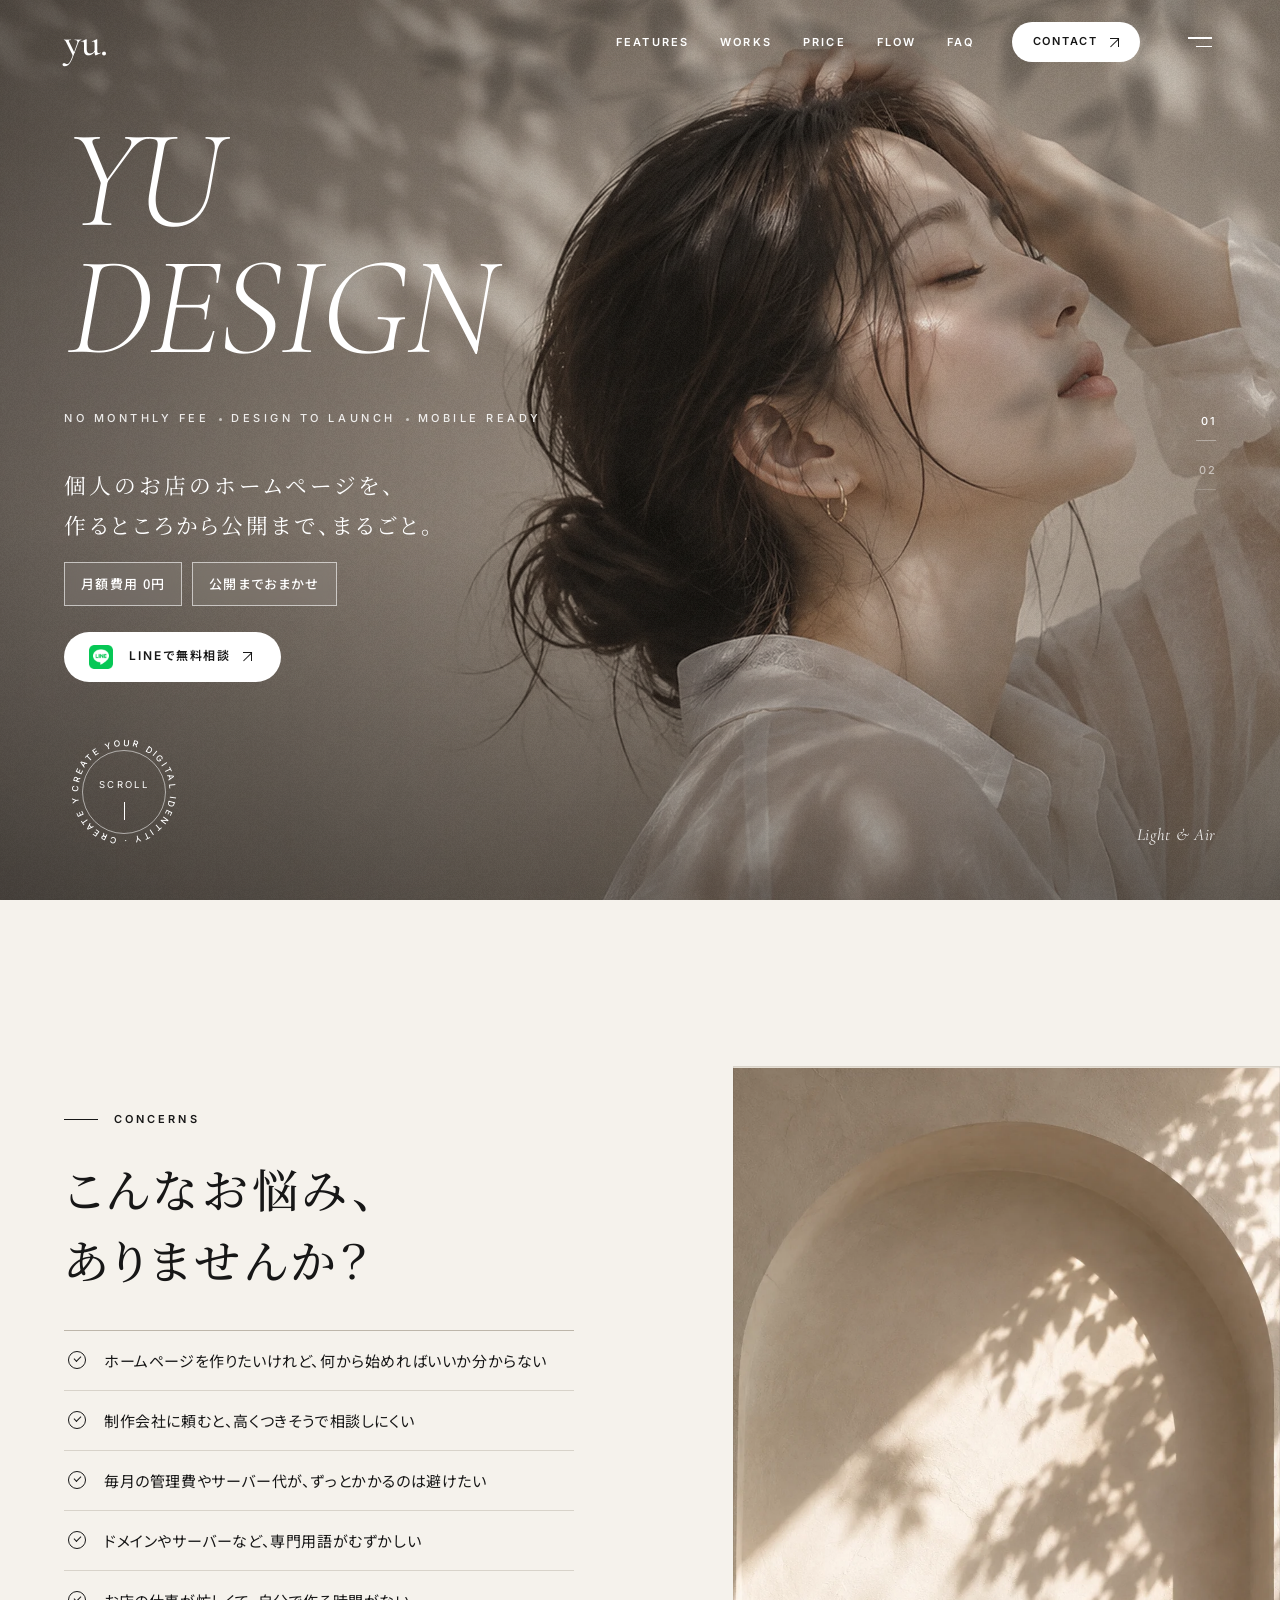
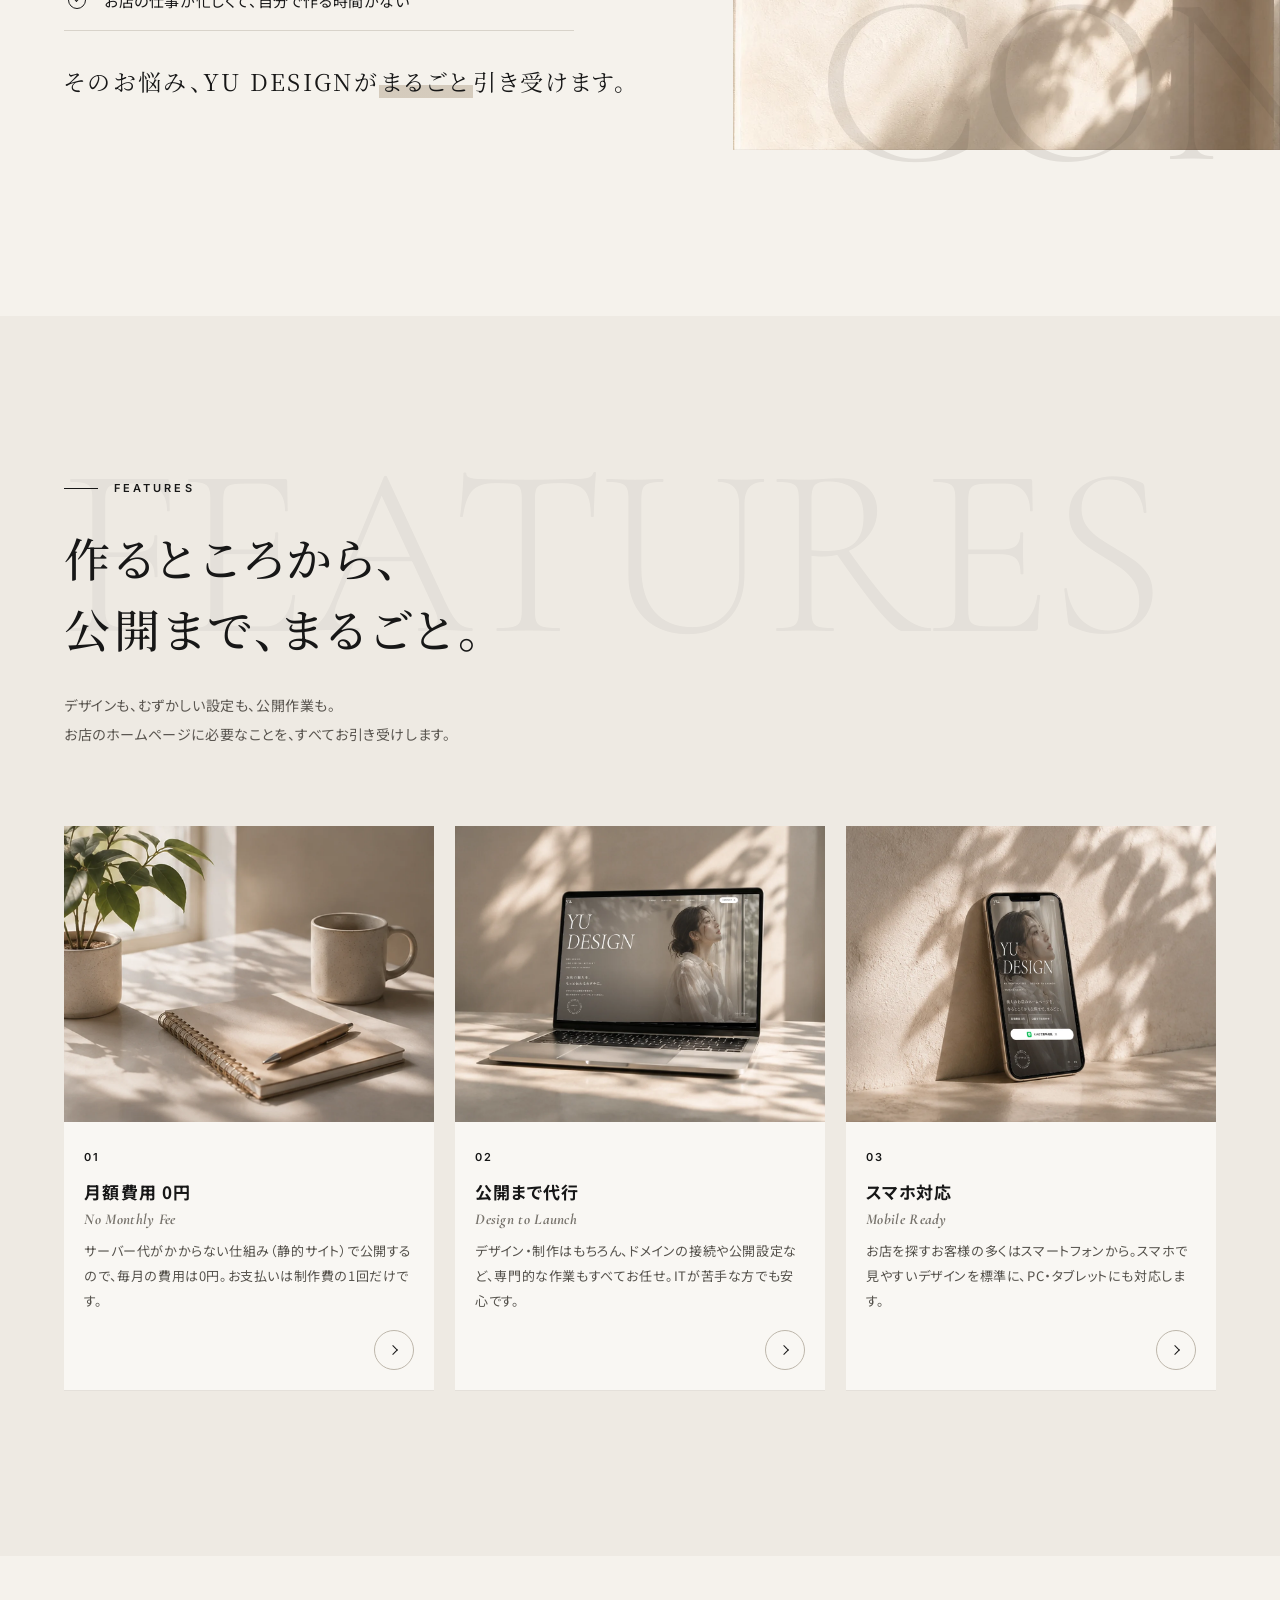
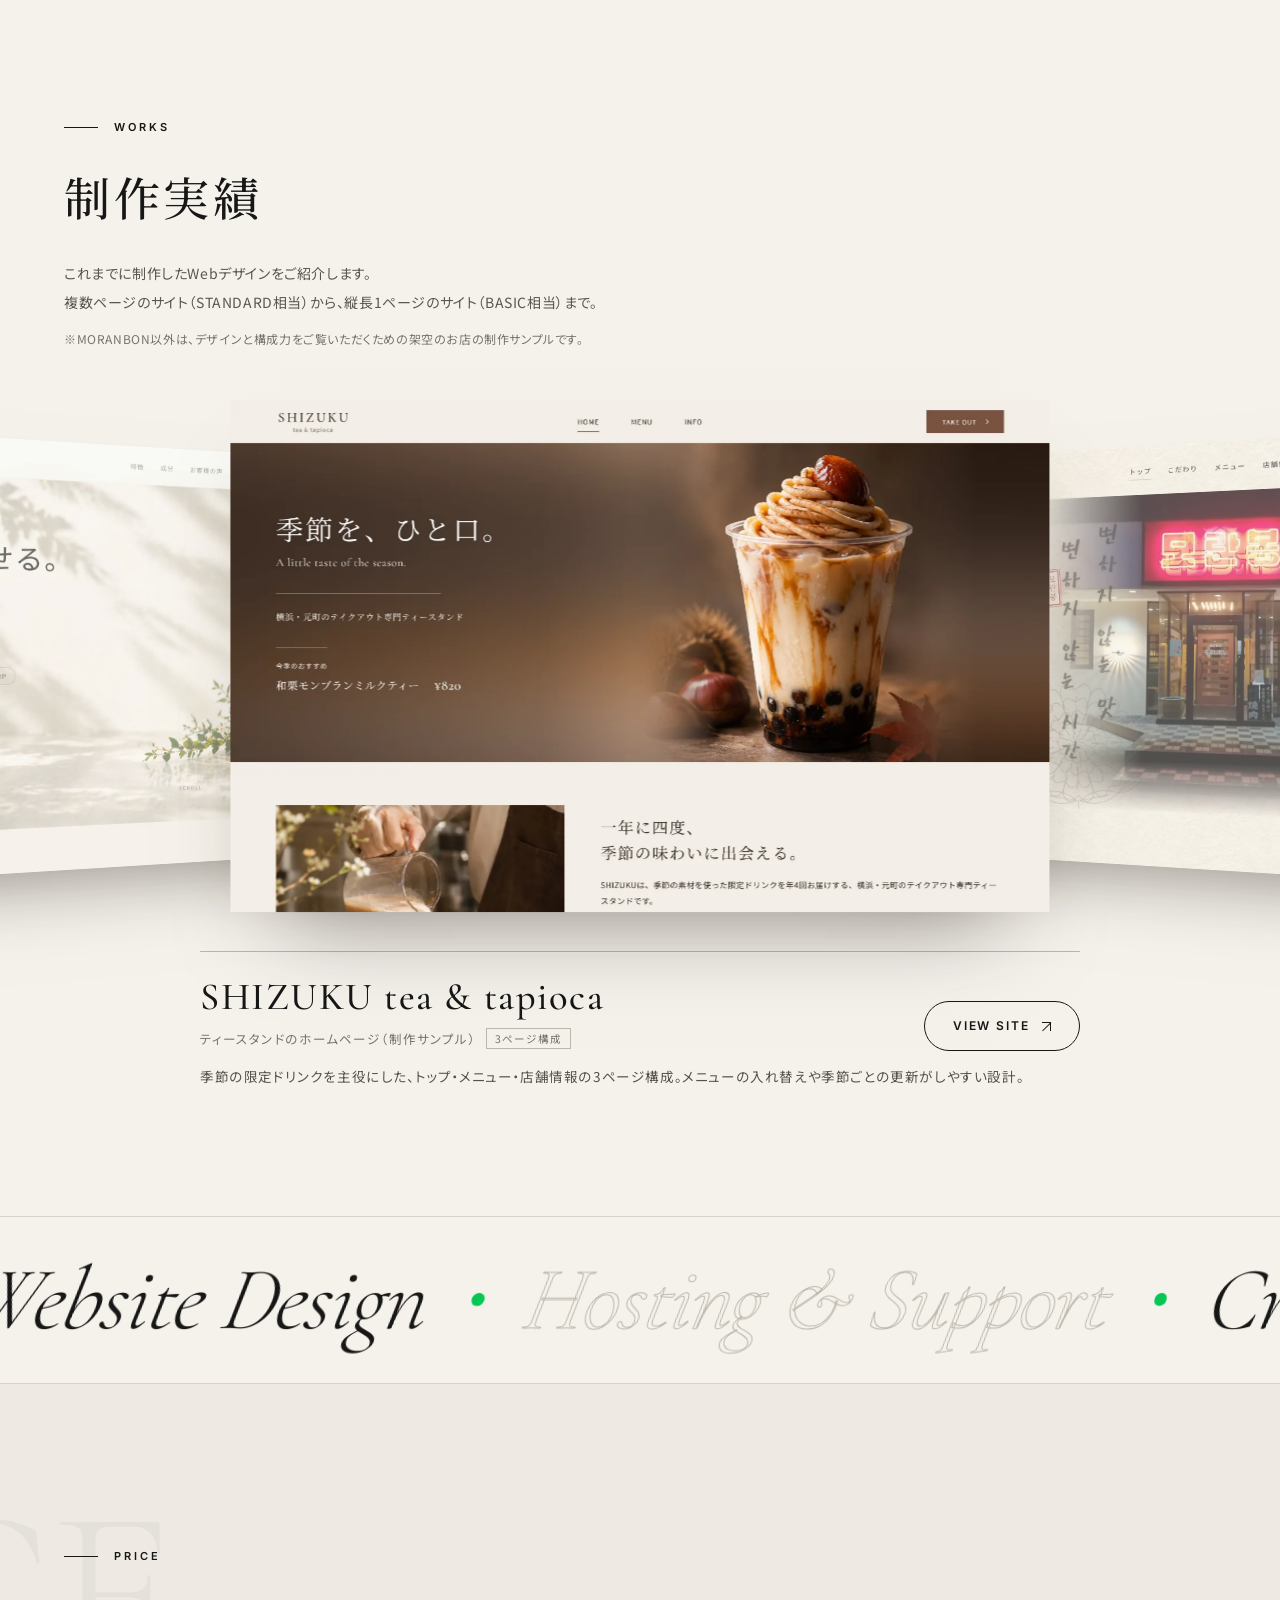
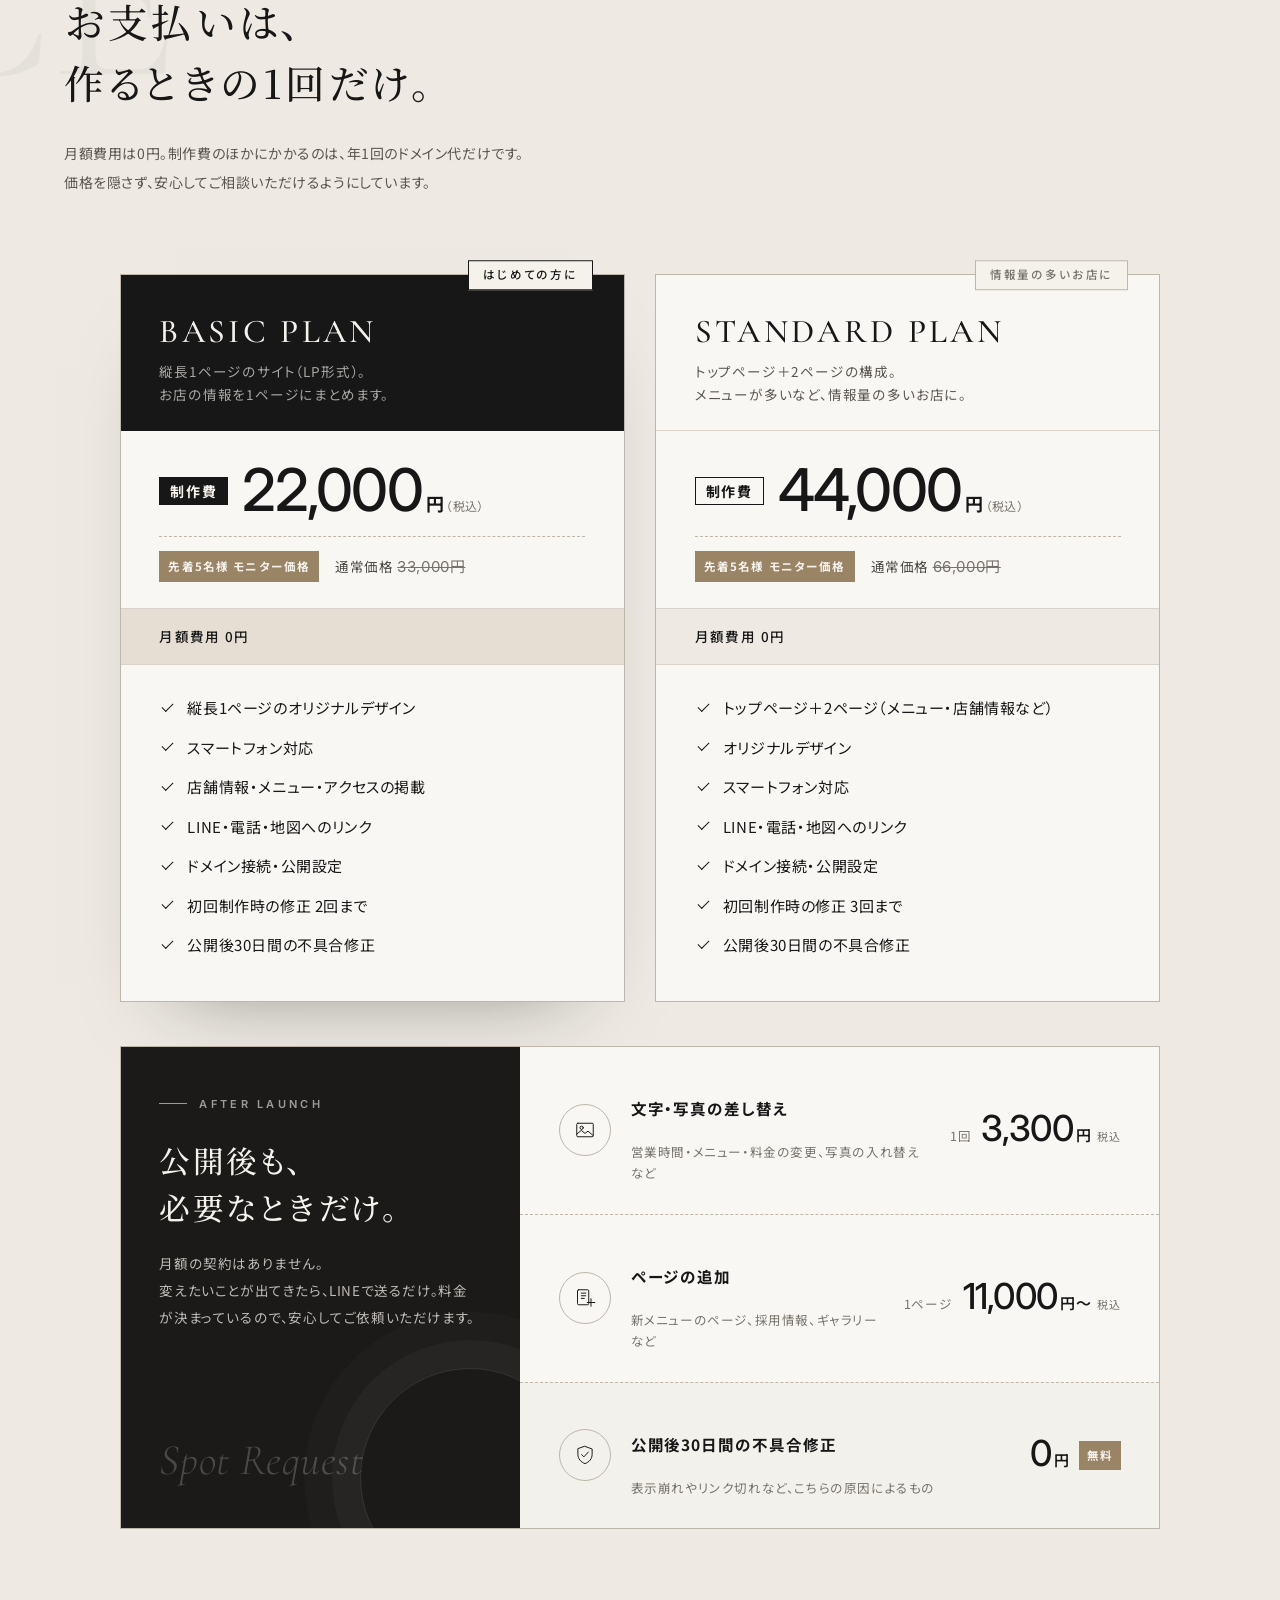
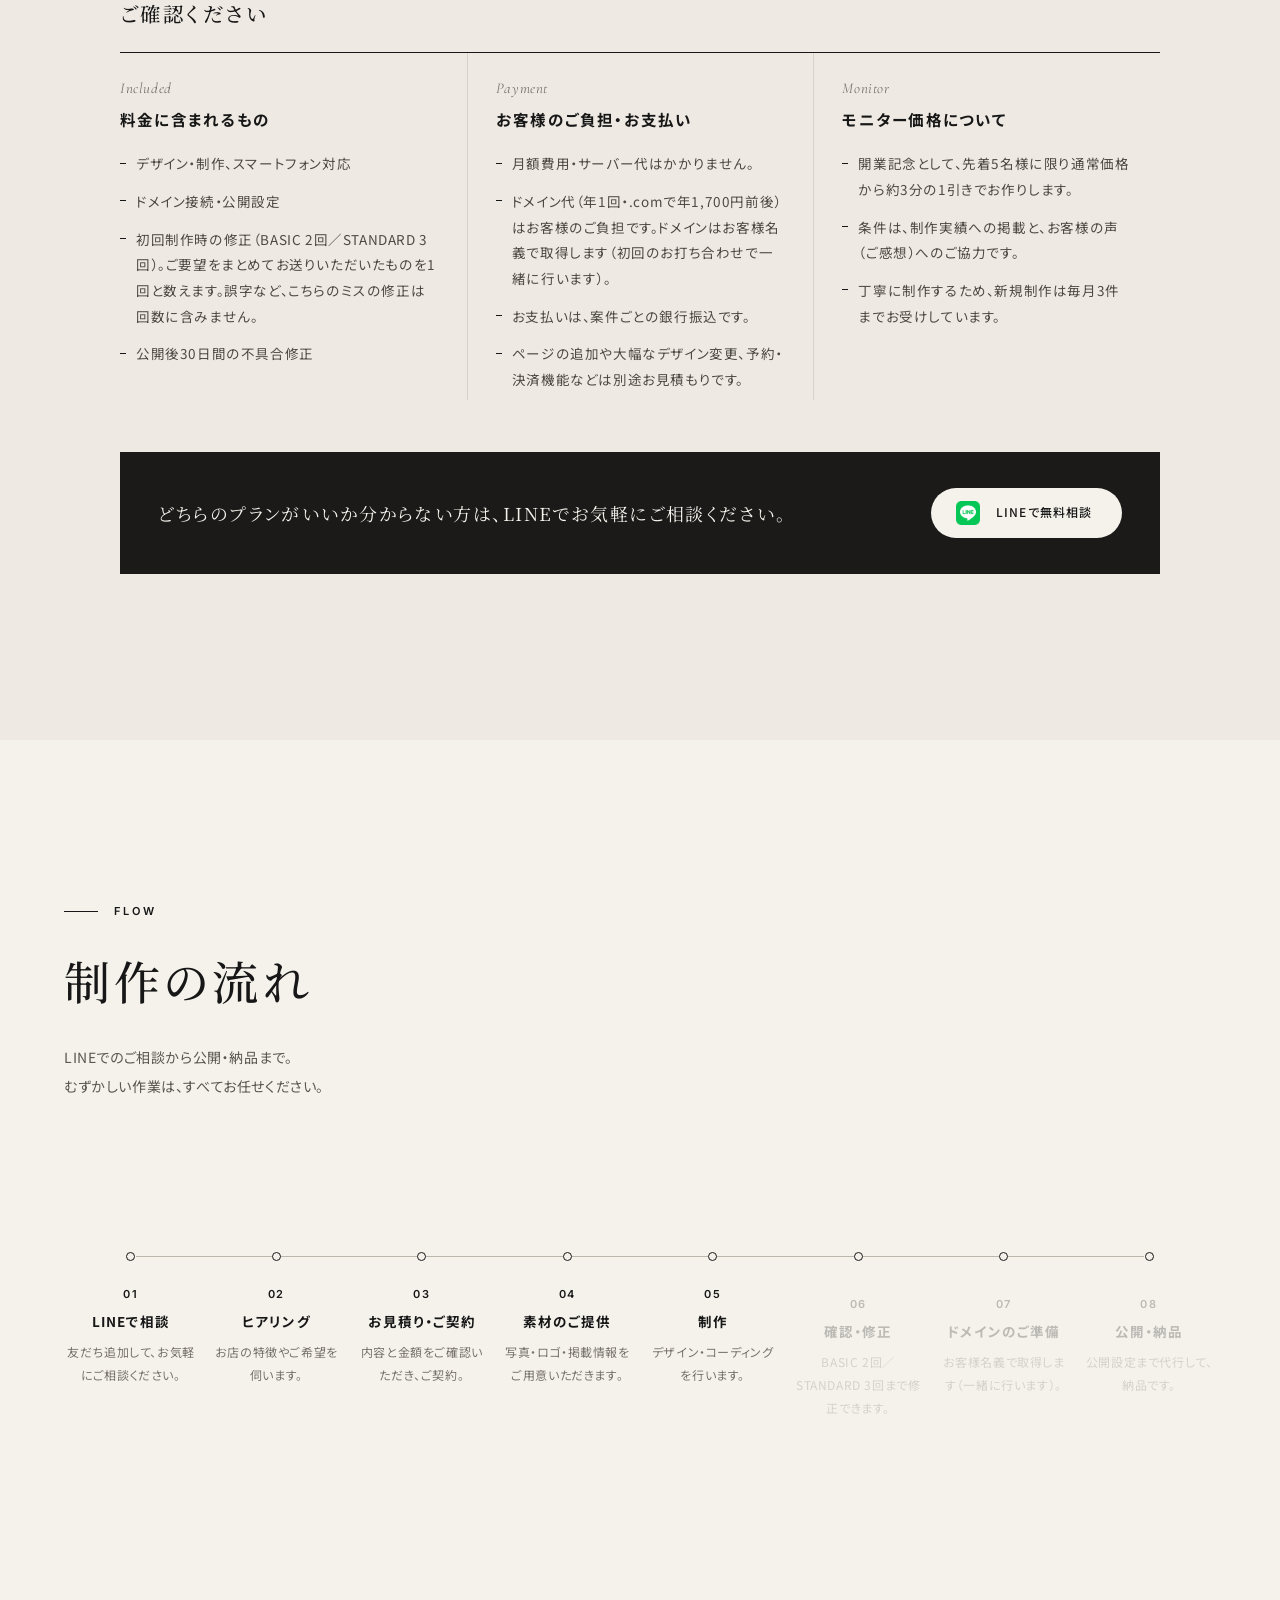
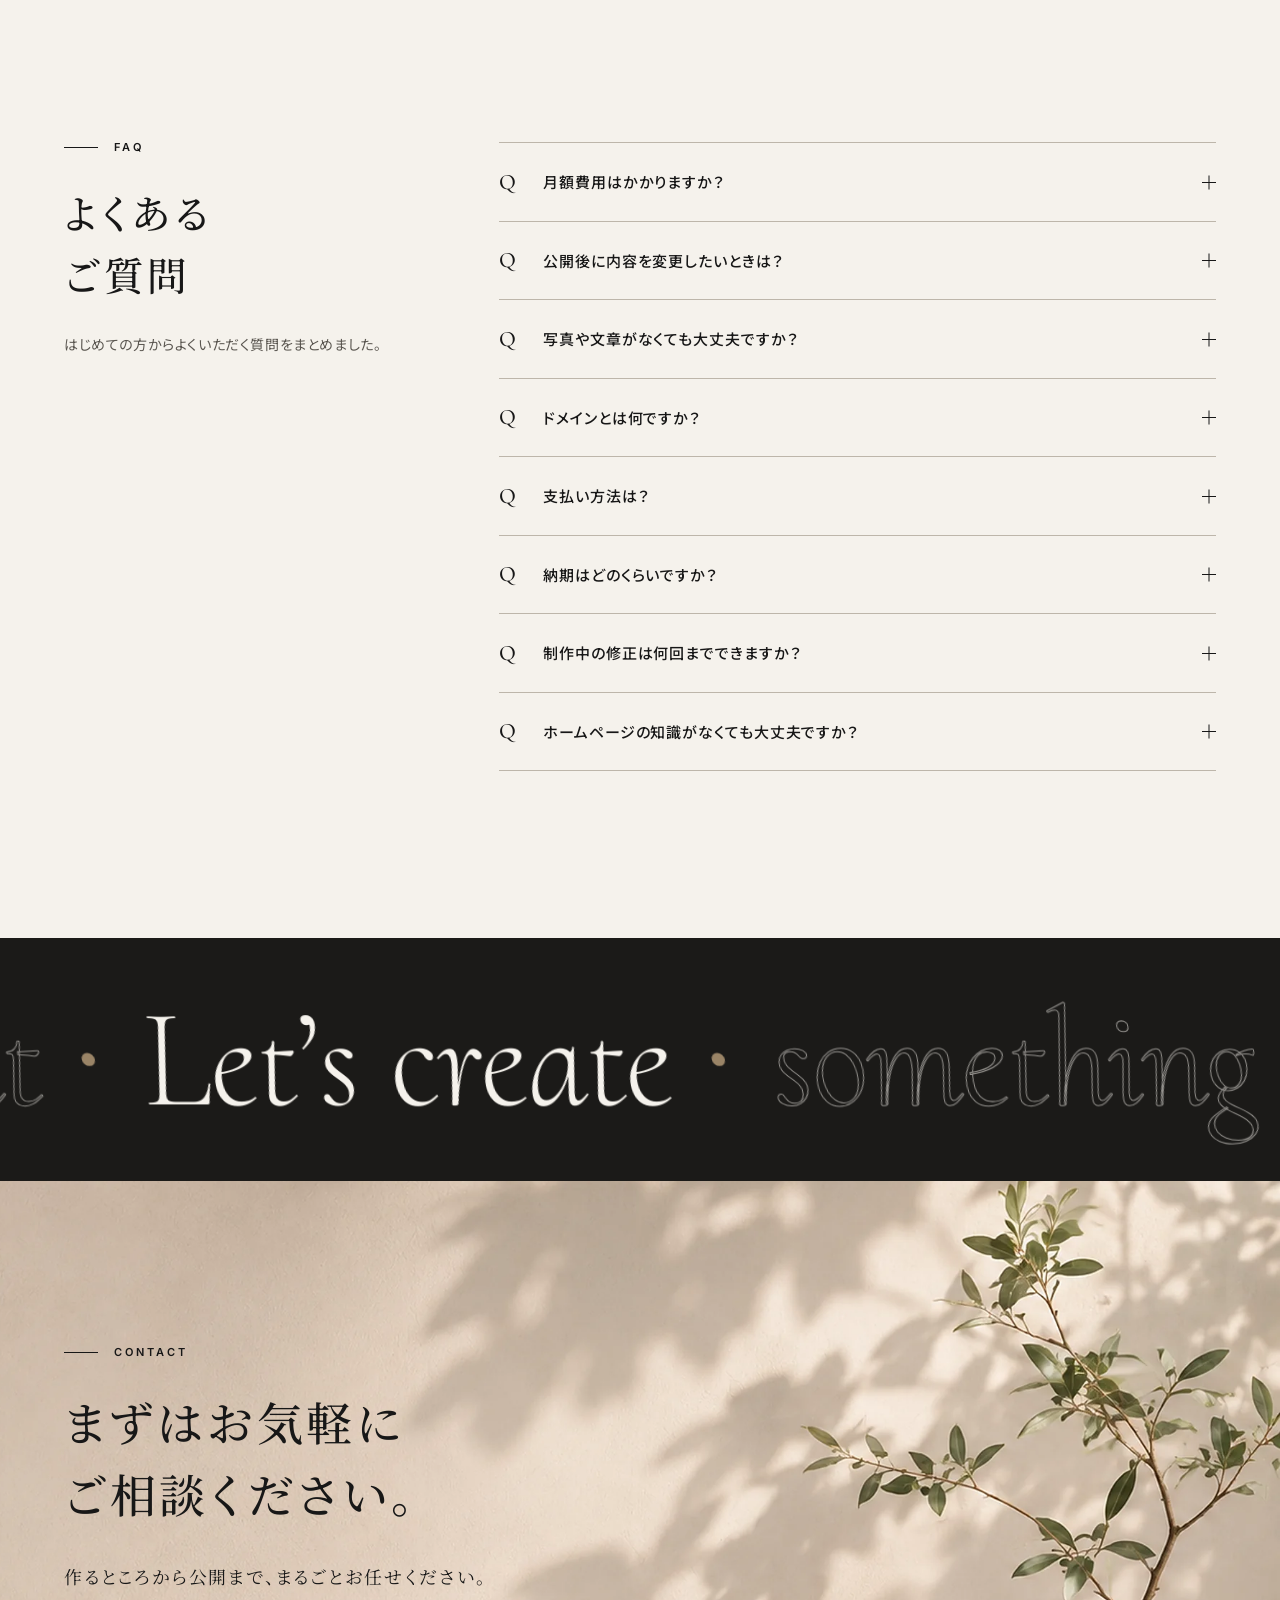
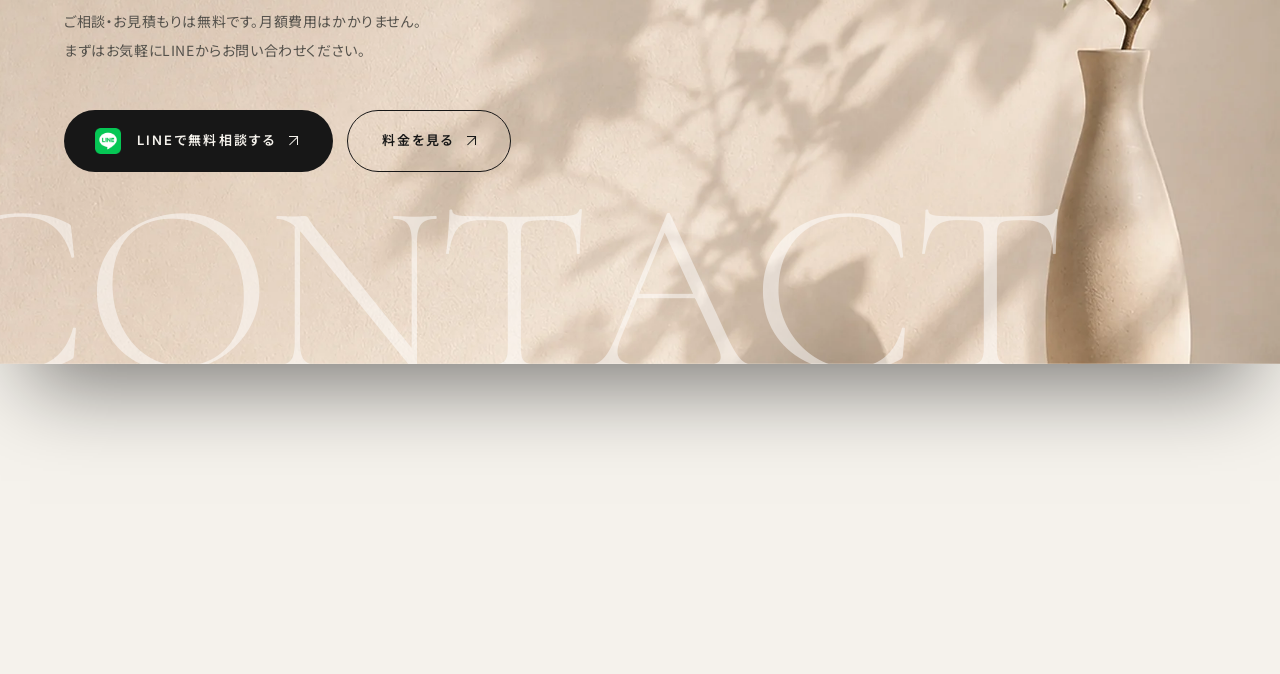
==== commit 1aaf1628: "Redesign after-launch spot request block Co-Authored-By: Claude Opus 5.5 <noreply@anthropic.com> Cla" ====
--- a/index.html
+++ b/index.html
@@ -358,19 +358,39 @@
           </article>
         </div>
 
-        <article class="opt-card spot" data-reveal>
-          <header class="opt-card__head">
-            <div class="opt-card__name">
-              <span class="plan__badge plan__badge--sub">AFTER LAUNCH</span>
-              <h3 class="opt-card__title">公開後のご依頼<span class="opt-card__en">Spot Request</span></h3>
-            </div>
-            <p class="spot__lead">必要なときに、必要な分だけ。<br>LINEでご依頼いただけます。</p>
-          </header>
-          <ul class="spot__list" role="list">
-            <li class="spot__item"><span class="spot__label">文字・写真の差し替え</span><span class="spot__price"><span class="spot__unit">1回</span><span class="num">3,300</span><span class="yen">円</span><small>（税込）</small></span></li>
-            <li class="spot__item"><span class="spot__label">ページの追加</span><span class="spot__price"><span class="spot__unit">1ページ</span><span class="num">11,000</span><span class="yen">円〜</span><small>（税込）</small></span></li>
+        <article class="aft" data-reveal aria-labelledby="aft-title">
+          <div class="aft__intro">
+            <p class="aft__kicker">AFTER LAUNCH</p>
+            <h3 class="aft__title" id="aft-title">公開後も、<br>必要なときだけ。</h3>
+            <p class="aft__text">月額の契約はありません。<br>変えたいことが出てきたら、LINEで送るだけ。料金が決まっているので、安心してご依頼いただけます。</p>
+            <p class="aft__en">Spot Request</p>
+          </div>
+          <ul class="aft__list" role="list">
+            <li class="aft__row">
+              <span class="aft__icon" aria-hidden="true"><svg viewBox="0 0 32 32"><rect x="5" y="7" width="22" height="18" rx="1.5"/><circle cx="11.5" cy="13" r="2.2"/><path d="M5 21.5l6-5 5 4 4-3 7 6"/></svg></span>
+              <div class="aft__body">
+                <h4 class="aft__label">文字・写真の差し替え</h4>
+                <p class="aft__note">営業時間・メニュー・料金の変更、写真の入れ替えなど</p>
+              </div>
+              <p class="aft__price"><span class="aft__unit">1回</span><span class="num">3,300</span><span class="yen">円</span><small>税込</small></p>
+            </li>
+            <li class="aft__row">
+              <span class="aft__icon" aria-hidden="true"><svg viewBox="0 0 32 32"><rect x="6" y="5" width="15" height="20" rx="1.5"/><path d="M11 9.5h6M11 13h6M11 16.5h4"/><path d="M24 17v10M19 22h10"/></svg></span>
+              <div class="aft__body">
+                <h4 class="aft__label">ページの追加</h4>
+                <p class="aft__note">新メニューのページ、採用情報、ギャラリーなど</p>
+              </div>
+              <p class="aft__price"><span class="aft__unit">1ページ</span><span class="num">11,000</span><span class="yen">円〜</span><small>税込</small></p>
+            </li>
+            <li class="aft__row aft__row--free">
+              <span class="aft__icon" aria-hidden="true"><svg viewBox="0 0 32 32"><path d="M16 4.5l9.5 3.5v7c0 6-4 10.5-9.5 12.5C10.5 25.5 6.5 21 6.5 15V8z"/><path d="M11.5 15.5l3 3 6-6.5"/></svg></span>
+              <div class="aft__body">
+                <h4 class="aft__label">公開後30日間の不具合修正</h4>
+                <p class="aft__note">表示崩れやリンク切れなど、こちらの原因によるもの</p>
+              </div>
+              <p class="aft__price aft__price--free"><span class="num">0</span><span class="yen">円</span><small>無料</small></p>
+            </li>
           </ul>
-          <p class="opt-card__foot">営業時間の変更、メニューや料金の更新、写真の入れ替えなどに。公開後30日間の不具合修正は無料です。</p>
         </article>
 
         <div class="price-notes" data-reveal>
--- a/css/style.css
+++ b/css/style.css
@@ -969,3 +969,51 @@
   .hero__tags--row { gap: 6px 14px; }
   .hero__tags--row li + li::before { display: none; }
 }
+
+/* after-launch spot requests */
+.aft { position: relative; z-index: 1; max-width: 1040px; margin: clamp(32px, 3.4vw, 48px) auto 0; display: grid; grid-template-columns: minmax(0, 5fr) minmax(0, 8fr); border: 1px solid var(--line-strong); background: var(--card); overflow: hidden; }
+.aft__intro { position: relative; background: var(--dark); color: var(--bg); padding: clamp(32px, 3.6vw, 52px) clamp(26px, 3vw, 44px); display: flex; flex-direction: column; overflow: hidden; }
+.aft__intro::after { content: ""; position: absolute; right: -60px; bottom: -60px; width: 220px; height: 220px; border-radius: 50%; border: 1px solid rgba(245,242,236,.12); box-shadow: 0 0 0 28px rgba(245,242,236,.03), 0 0 0 56px rgba(245,242,236,.02); pointer-events: none; }
+.aft__kicker { display: flex; align-items: center; gap: 12px; font-family: var(--f-en); font-size: 11px; font-weight: 600; letter-spacing: .3em; color: rgba(245,242,236,.6); }
+.aft__kicker::before { content: ""; width: 28px; height: 1px; background: currentColor; }
+.aft__title { margin-top: 22px; font-family: var(--f-ja-serif); font-weight: 500; font-size: clamp(24px, 2.4vw, 32px); line-height: 1.55; letter-spacing: .08em; }
+.aft__text { margin-top: 18px; font-size: 13.5px; line-height: 2; color: rgba(245,242,236,.75); }
+.aft__en { margin-top: auto; padding-top: 32px; font-family: var(--f-display); font-style: italic; font-weight: 300; font-size: clamp(34px, 3.4vw, 48px); line-height: 1; color: rgba(245,242,236,.22); }
+.aft__list { display: grid; }
+.aft__row { position: relative; display: grid; grid-template-columns: 52px minmax(0, 1fr) auto; align-items: center; gap: 20px; padding: clamp(22px, 2.4vw, 30px) clamp(24px, 3vw, 40px); transition: background-color .5s var(--ease-out); }
+.aft__row + .aft__row { border-top: 1px dashed var(--line-strong); }
+.aft__row::before { content: ""; position: absolute; left: 0; top: 0; bottom: 0; width: 3px; background: var(--acc); transform: scaleY(0); transform-origin: top; transition: transform .6s var(--ease-out); }
+.aft__row:hover { background: rgba(154,132,102,.07); }
+.aft__row:hover::before { transform: scaleY(1); }
+.aft__icon { width: 52px; height: 52px; border-radius: 50%; border: 1px solid var(--line-strong); display: grid; place-items: center; transition: background-color .5s, border-color .5s; }
+.aft__icon svg { width: 24px; height: 24px; fill: none; stroke: var(--ink); stroke-width: 1.3; stroke-linecap: round; stroke-linejoin: round; transition: stroke .5s; }
+.aft__row:hover .aft__icon { background: var(--ink); border-color: var(--ink); }
+.aft__row:hover .aft__icon svg { stroke: var(--bg); }
+.aft__label { font-size: 15.5px; font-weight: 700; letter-spacing: .06em; line-height: 1.5; }
+.aft__note { margin-top: 4px; font-size: 12.5px; line-height: 1.7; color: var(--sub); }
+.aft__price { display: flex; align-items: baseline; white-space: nowrap; }
+.aft__unit { font-size: 12.5px; color: var(--sub); margin-right: 10px; letter-spacing: .06em; }
+.aft__price .num { font-family: var(--f-en); font-size: clamp(30px, 2.8vw, 40px); font-weight: 500; letter-spacing: -.02em; line-height: 1; }
+.aft__price .yen { font-size: 15px; font-weight: 600; margin-left: 3px; }
+.aft__price small { font-size: 11px; color: var(--sub); margin-left: 6px; }
+.aft__row--free { background: rgba(154,132,102,.06); }
+.aft__price--free small { font-size: 11.5px; font-weight: 700; color: var(--bg); background: var(--acc); padding: 3px 8px; margin-left: 10px; align-self: center; }
+/* reveal */
+.js .aft[data-reveal] { transform: translateY(70px); transition: opacity 1s var(--ease), transform 1.5s var(--ease-out); }
+.js .aft[data-reveal].is-in { transform: none; }
+.js .aft .aft__intro { clip-path: inset(0 100% 0 0); transition: clip-path 1.3s var(--ease-io) .2s; }
+.js .aft.is-in .aft__intro { clip-path: inset(0 0 0 0); }
+.js .aft .aft__row { opacity: 0; transform: translateX(40px); transition: opacity .8s var(--ease), transform 1.1s var(--ease-out), background-color .5s; }
+.js .aft.is-in .aft__row { opacity: 1; transform: none; }
+.js .aft.is-in .aft__row:nth-child(1) { transition-delay: .55s, .55s, 0s; }
+.js .aft.is-in .aft__row:nth-child(2) { transition-delay: .7s, .7s, 0s; }
+.js .aft.is-in .aft__row:nth-child(3) { transition-delay: .85s, .85s, 0s; }
+@media (prefers-reduced-motion: reduce) { .js .aft .aft__intro, .js .aft .aft__row { clip-path: none; opacity: 1; transform: none; } }
+@media (max-width: 767px) {
+  .aft { grid-template-columns: 1fr; }
+  .aft__intro { padding: 30px 22px; }
+  .aft__en { padding-top: 22px; }
+  .aft__row { grid-template-columns: 44px minmax(0, 1fr); gap: 8px 14px; padding: 22px; }
+  .aft__icon { width: 44px; height: 44px; }
+  .aft__price { grid-column: 2; }
+}
